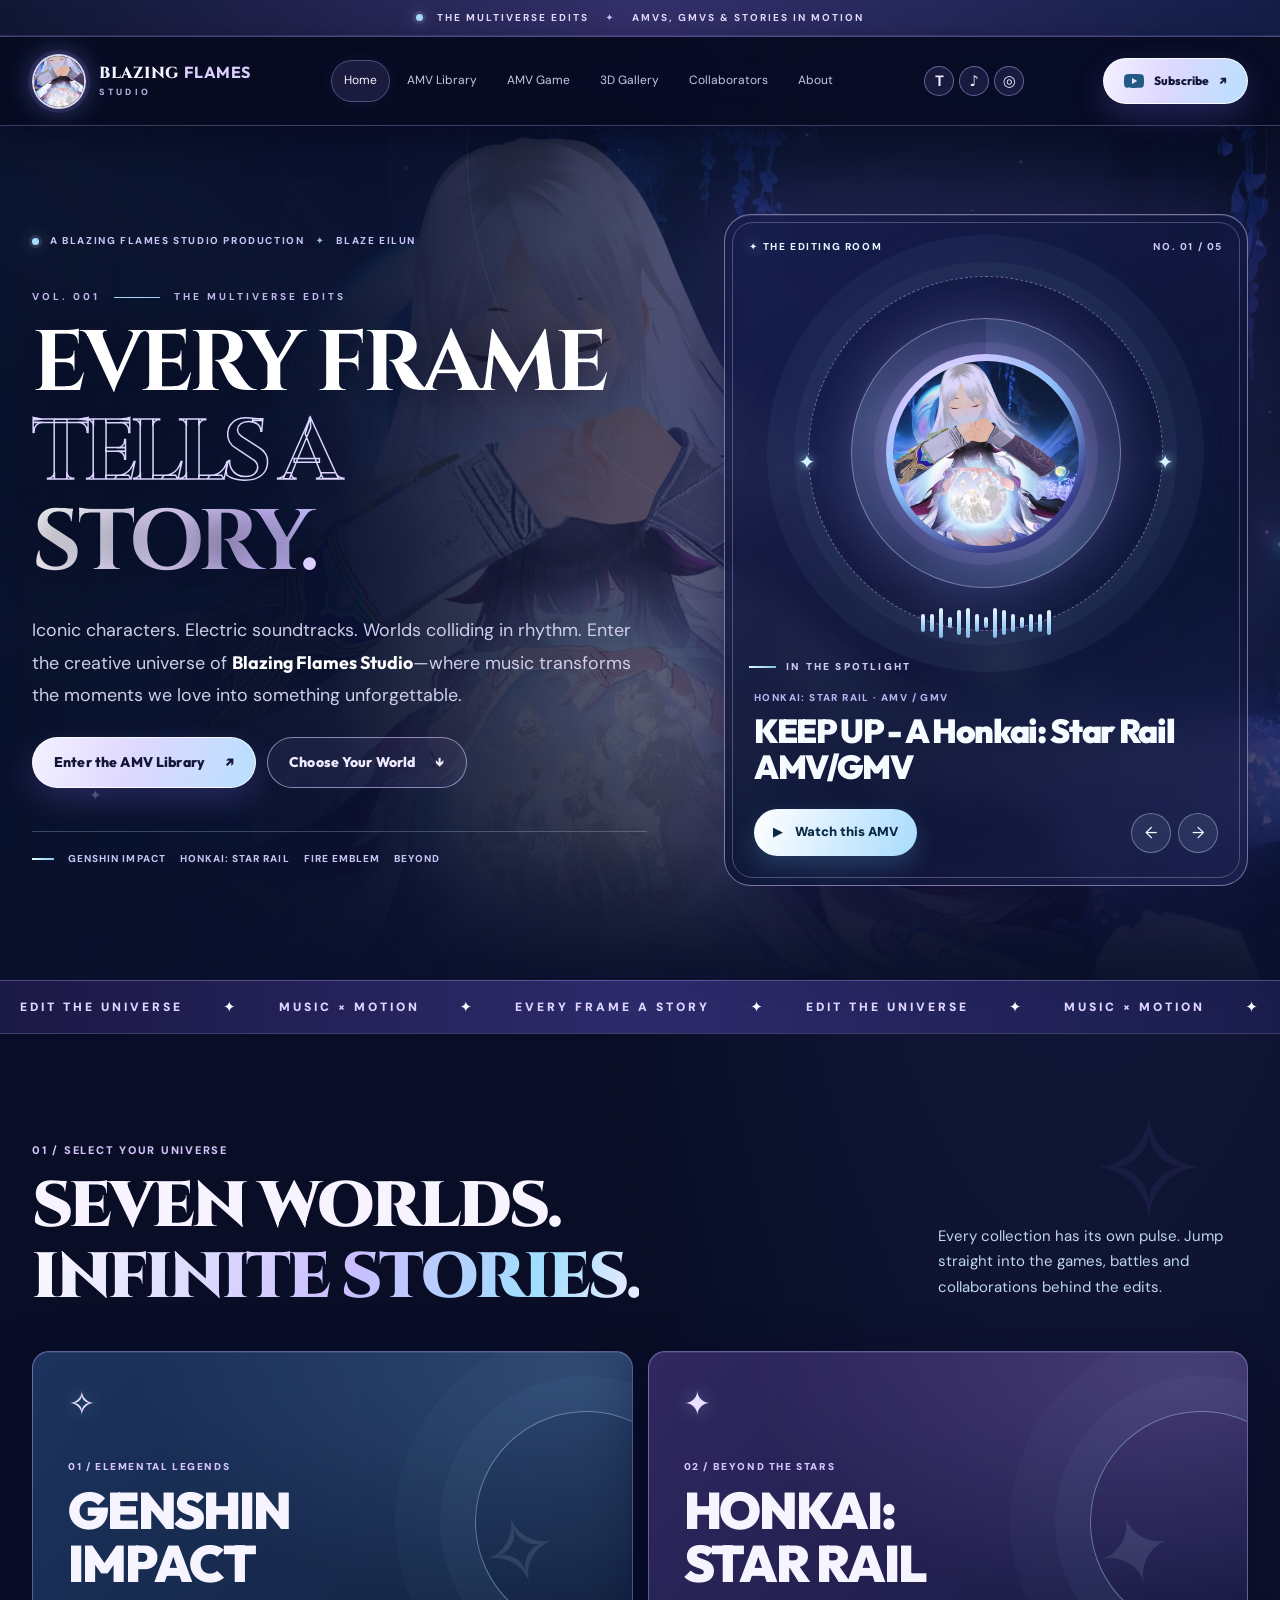
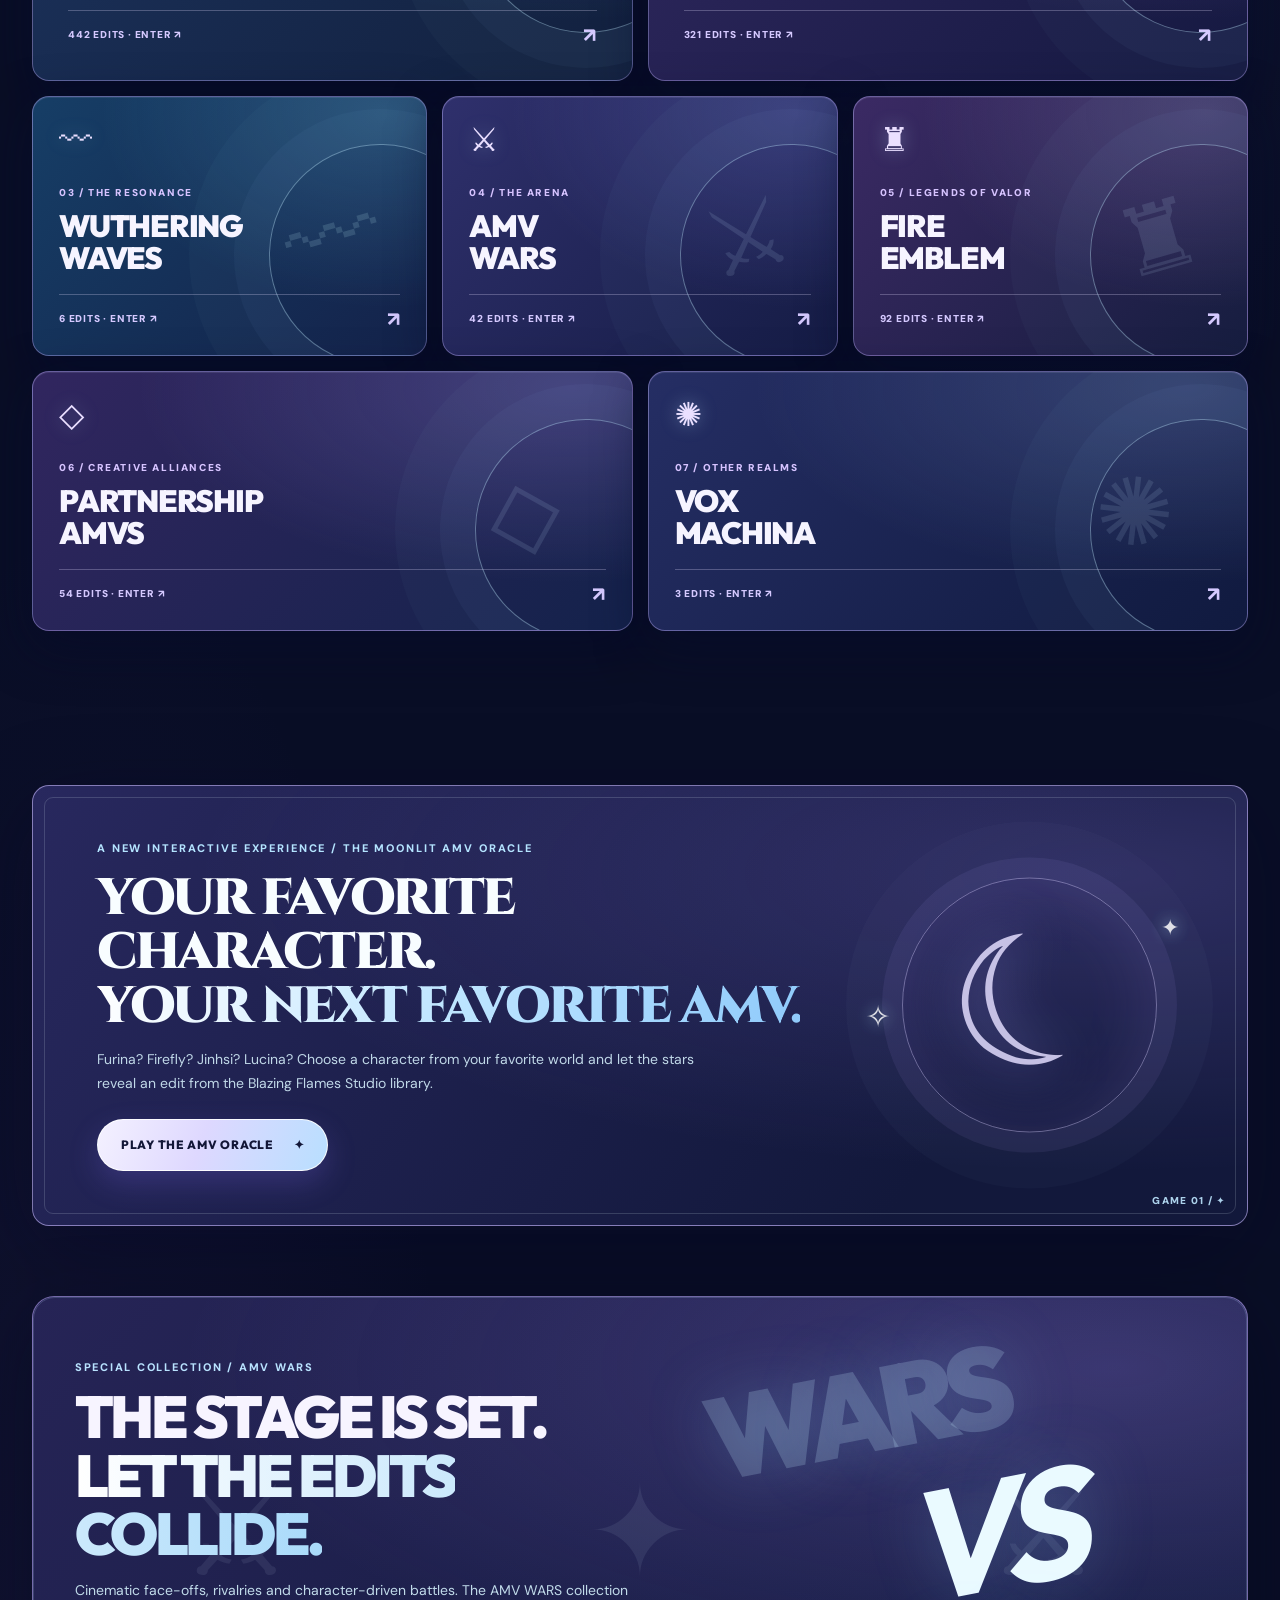
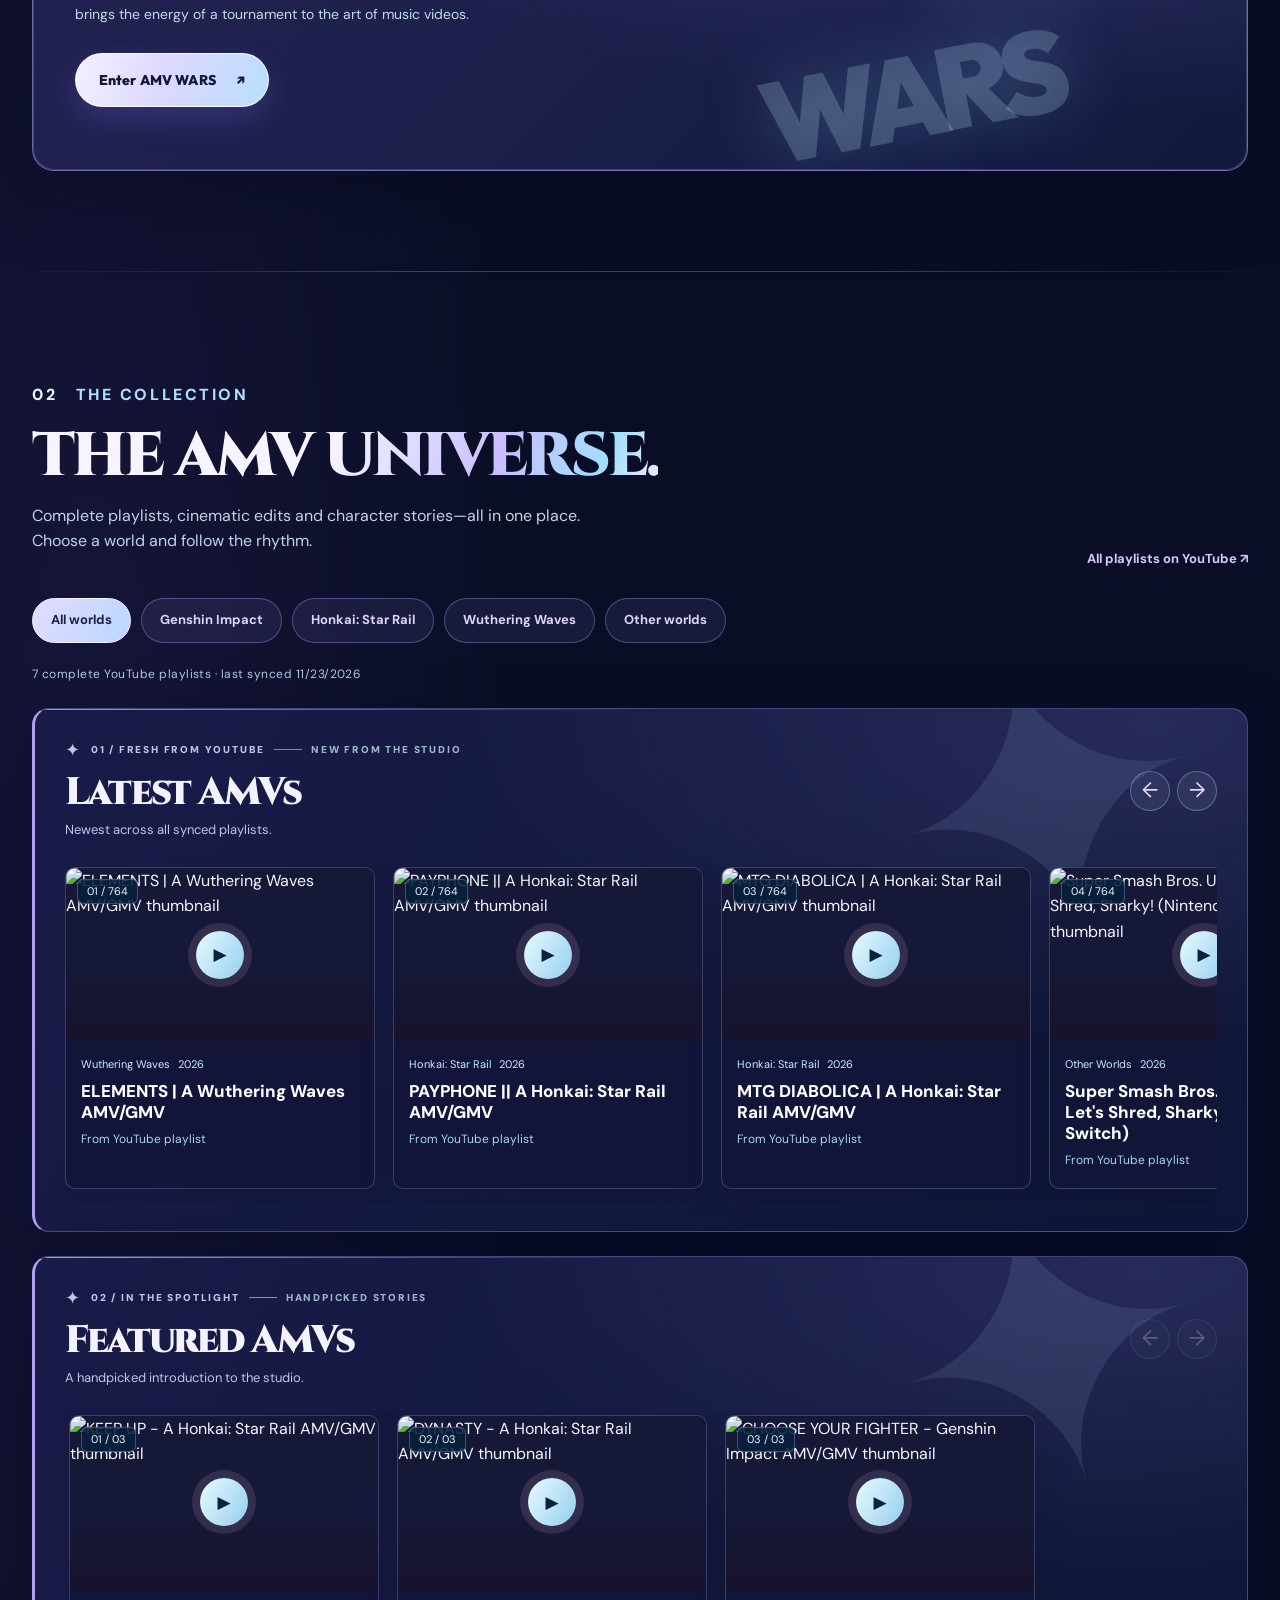
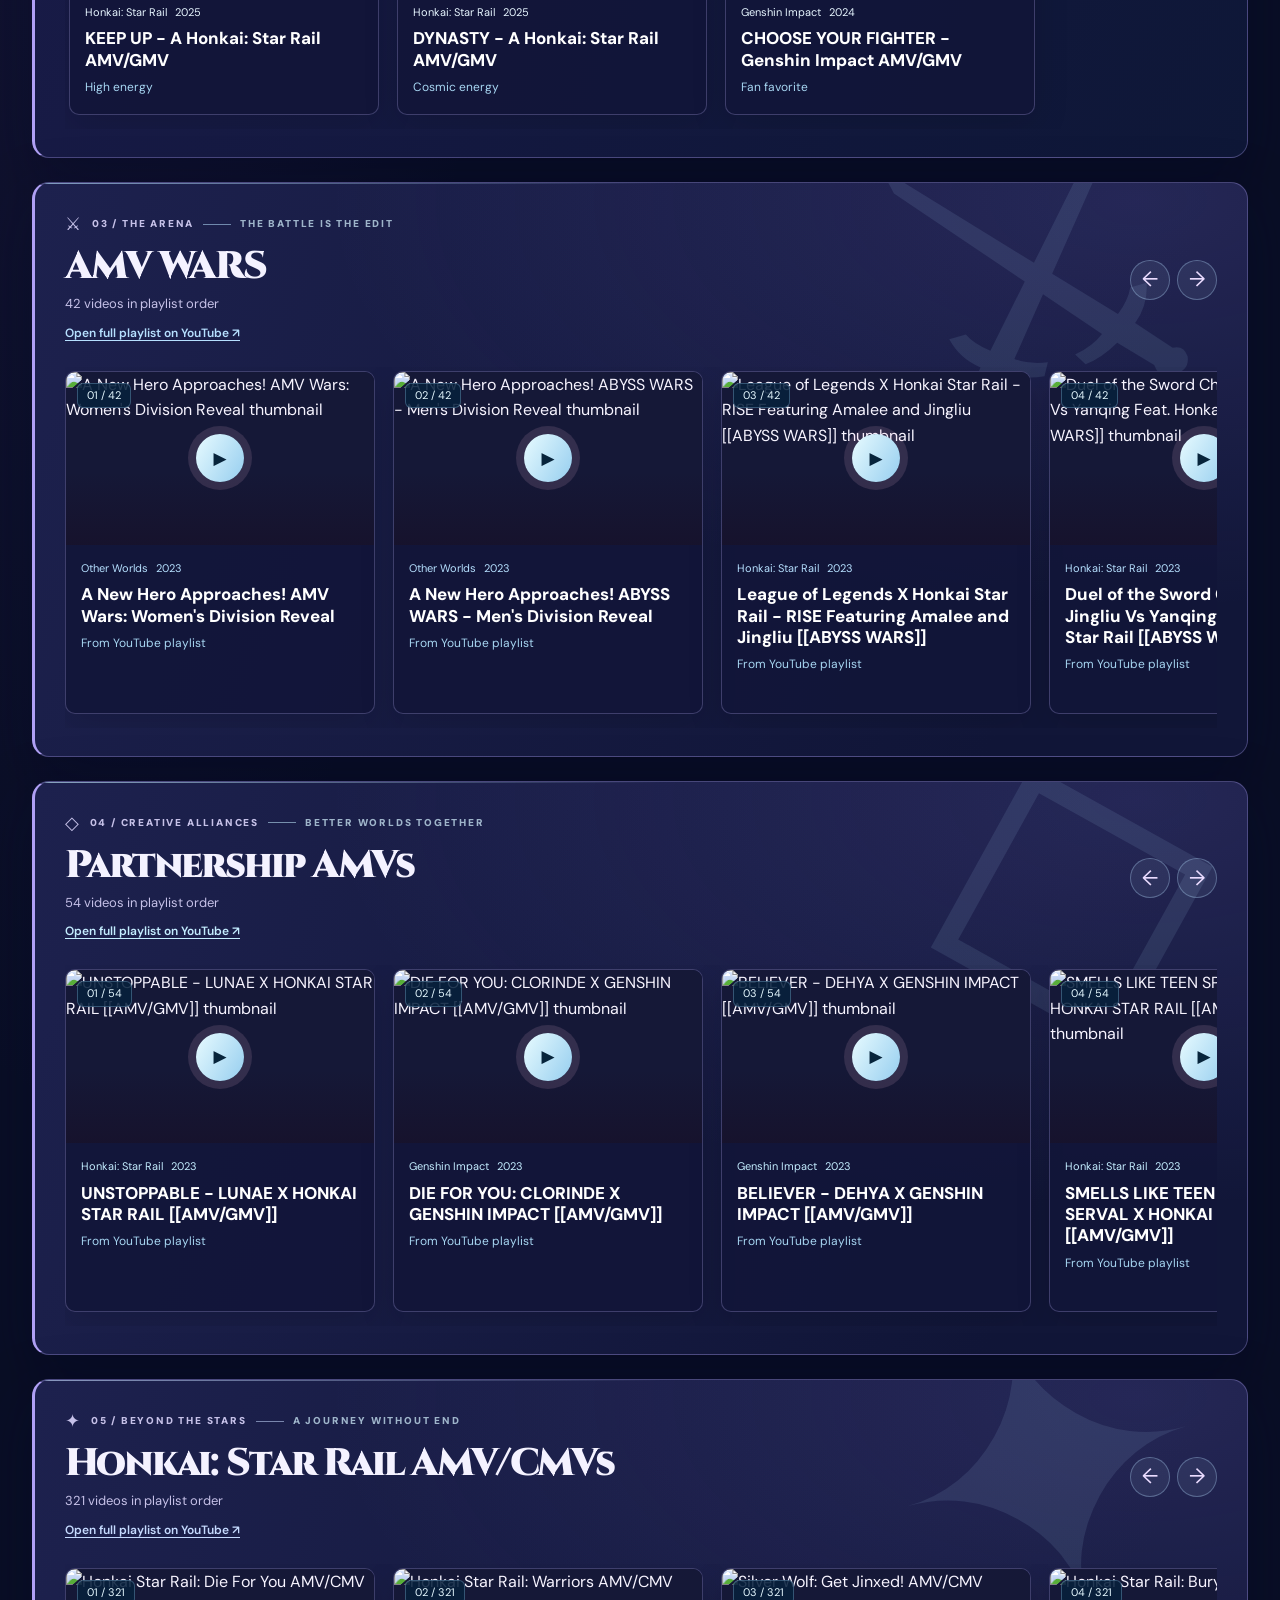
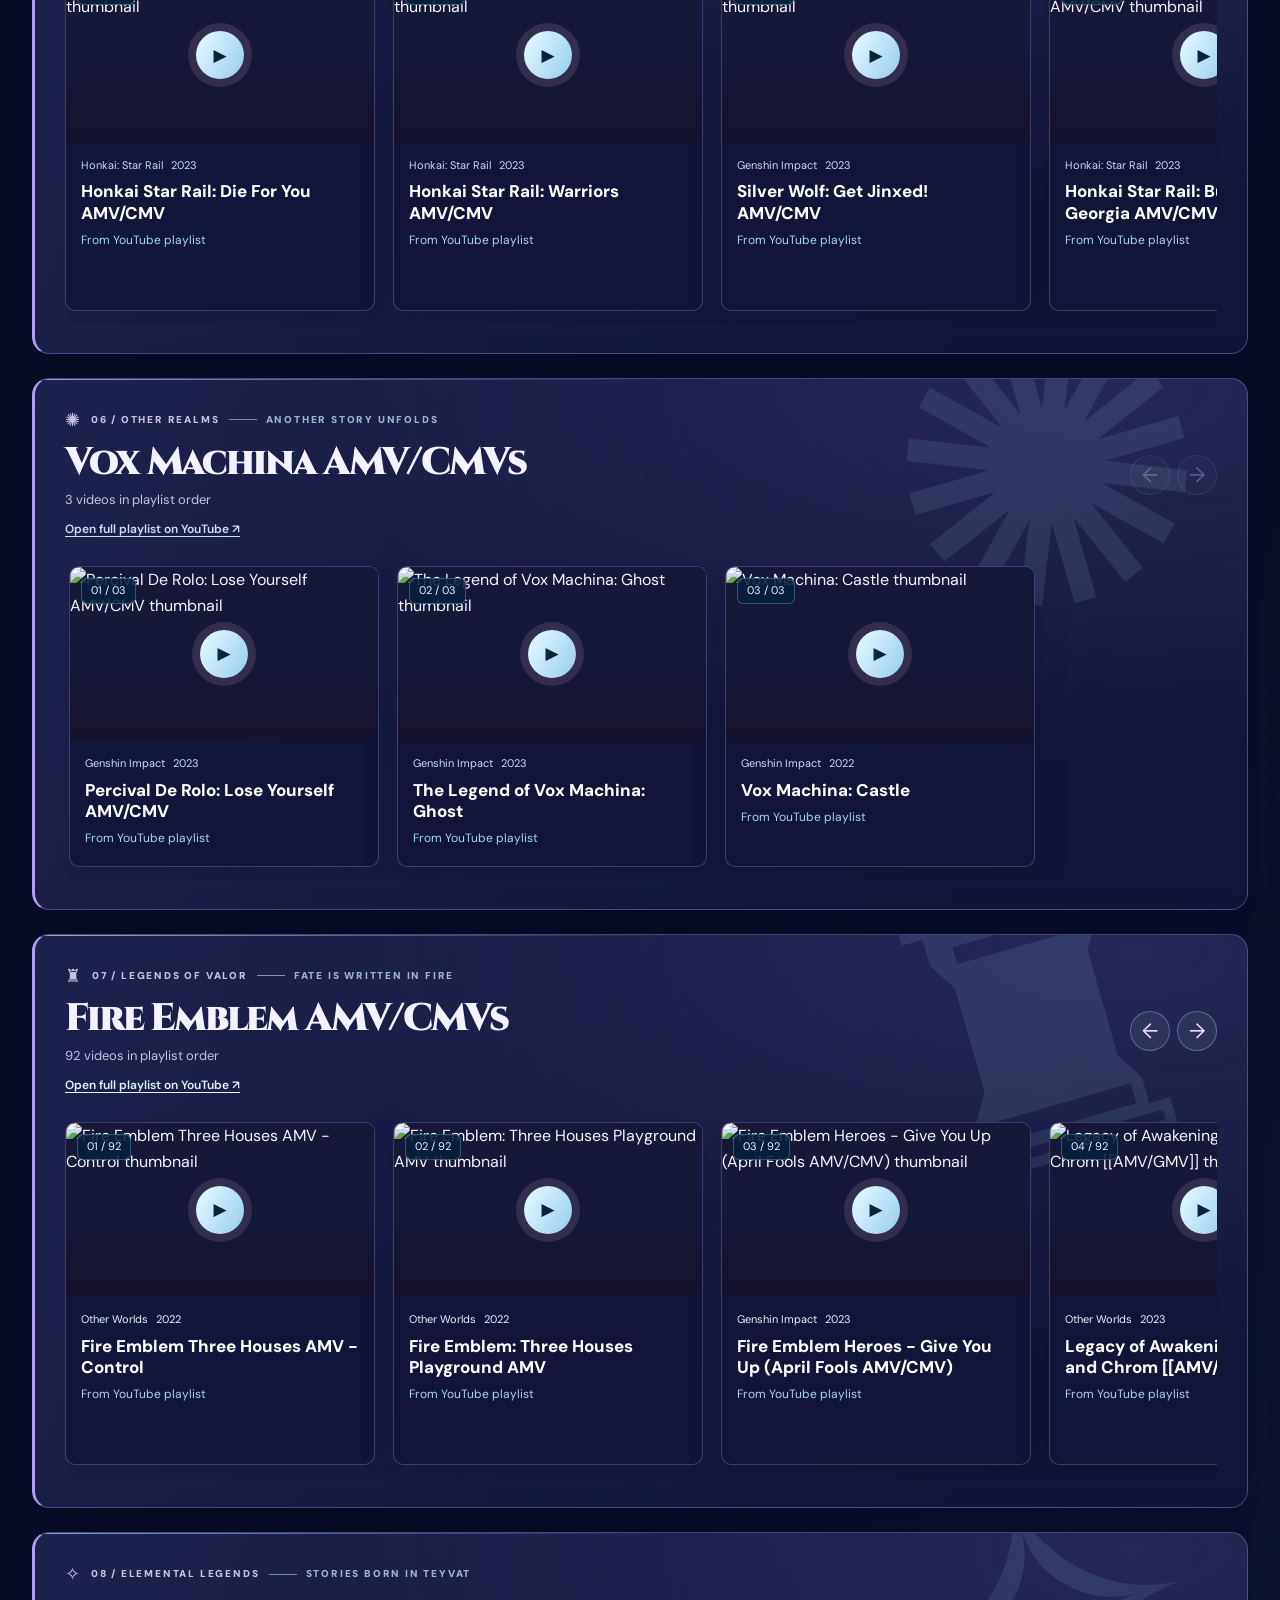
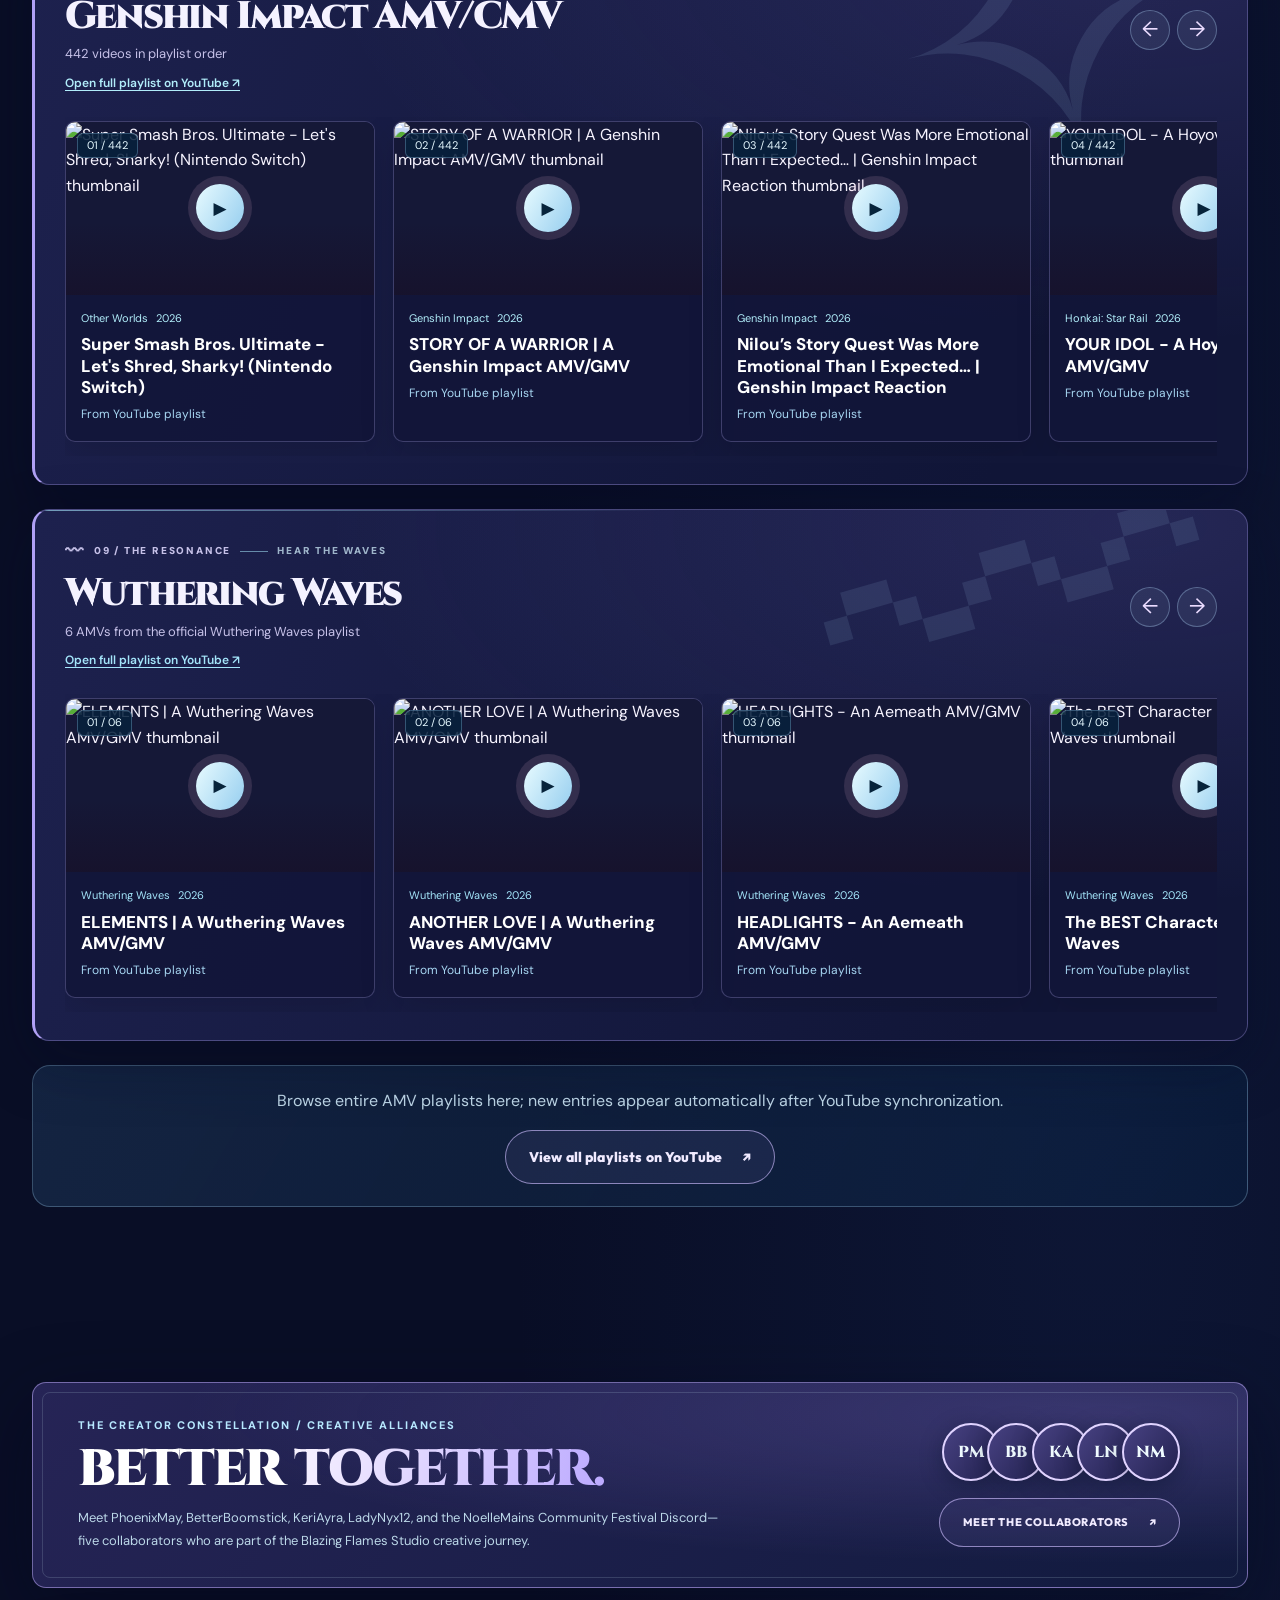
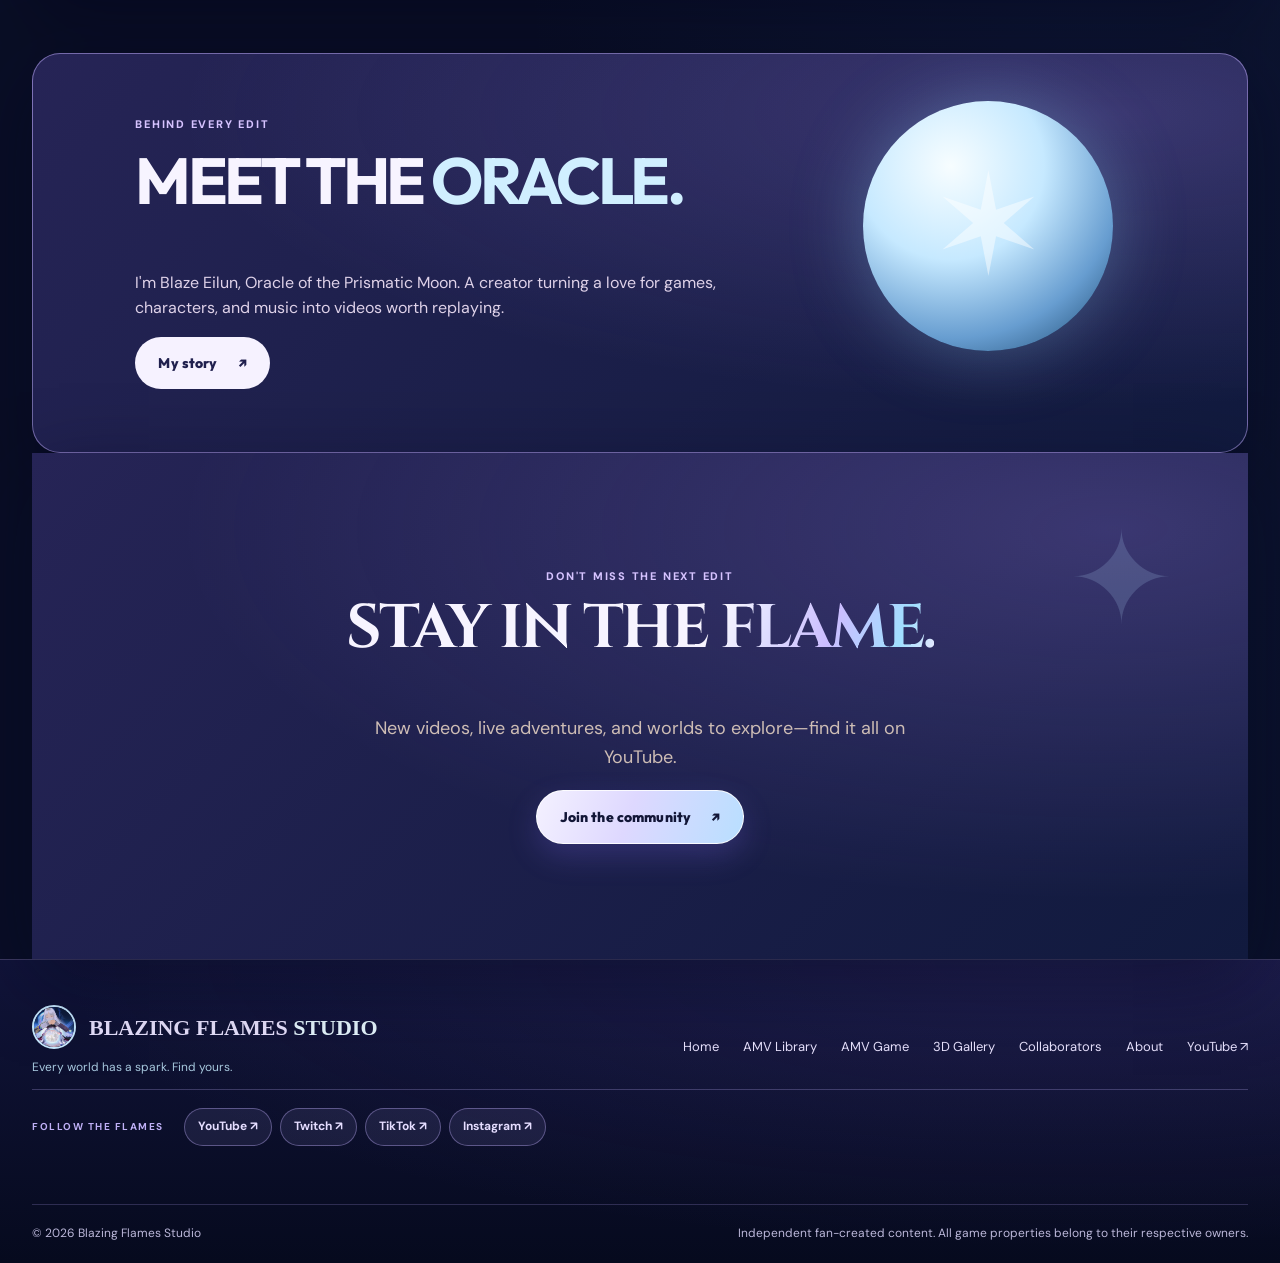
==== index.html @ c1e51c09 "Rebrand PWA home-screen icons and install experience using official channel artwork" ====
<!doctype html>
<html lang="en">
<head>
  <meta charset="utf-8">
  <meta name="viewport" content="width=device-width, initial-scale=1">
  <meta name="theme-color" content="#0b102d">
<link rel="manifest" href="manifest.webmanifest">
<link rel="apple-touch-icon" sizes="180x180" href="icons/brand-180.png">
<meta name="apple-mobile-web-app-capable" content="yes">
<meta name="apple-mobile-web-app-status-bar-style" content="black-translucent">
<meta name="apple-mobile-web-app-title" content="Blazing Flames">
<meta name="application-name" content="Blazing Flames Studio">
<link rel="stylesheet" href="pwa.css?v=2">
  <meta name="description" content="Enter Blazing Flames Studio: cinematic AMVs, GMVs, AMV WARS, collaborations and complete Genshin Impact, Honkai: Star Rail, Wuthering Waves and Fire Emblem edits.">
  <meta property="og:title" content="Blazing Flames Studio | AMV & GMV Showcase">
  <meta property="og:description" content="Every world has a spark. Watch AMVs, explore fandoms, and meet Blaze Eilun.">
  <meta property="og:type" content="website">
  <meta property="og:image" content="https://blazingflamesstudio.github.io/blazing-flames-studio-site/assets/channel-moonlit.webp?v=2048">
  <title>Blazing Flames Studio — Every Frame Tells a Story</title>
  <link rel="icon" href="assets/channel-moonlit.webp?v=2048" type="image/webp">
  <link rel="preconnect" href="https://fonts.googleapis.com">
  <link rel="preconnect" href="https://fonts.gstatic.com" crossorigin>
  <link href="https://fonts.googleapis.com/css2?family=DM+Sans:wght@400;500;600;700&family=Cinzel:wght@400;500;600;700;800&display=swap" rel="stylesheet">
  <link rel="stylesheet" href="styles.css">
  <link rel="stylesheet" href="theme.css?v=1">
  <link rel="stylesheet" href="cinematic.css?v=1">
  <link rel="stylesheet" href="lunar.css?v=5">
  <script src="videos.js" defer></script>
  <script src="script.js?v=7" defer></script>
  <link rel="stylesheet" href="moonveil.css?v=2"><link rel="stylesheet" href="social-links.css?v=1">
</head>
<body data-page="home">
  <a class="skip-link" href="#main">Skip to content</a>
  <div class="announcement"><span class="announcement-dot"></span> THE MULTIVERSE EDITS <span class="announcement-divider">✦</span> AMVS, GMVS & STORIES IN MOTION</div>
  <header class="site-header">
    <div class="container nav-shell">
      <a class="brand" href="index.html" aria-label="Blazing Flames Studio home">
        <span class="brand-icon"><img src="assets/channel-moonlit.webp?v=2048" width="48" height="48" alt="Blazing Flames Studio YouTube logo" referrerpolicy="no-referrer" onerror="this.onerror=null;this.src='favicon.svg';"></span>
        <span class="brand-label">BLAZING <strong>FLAMES</strong><small>STUDIO</small></span>
      </a>
      <nav class="desktop-nav" aria-label="Primary navigation">
        <a class="nav-link active" aria-current="page" href="index.html">Home</a>
        <a class="nav-link" href="#amvs">AMV Library</a>
        <a class="nav-link" href="amv-game.html">AMV Game</a><a class="nav-link" href="viewer.html">3D Gallery</a><a class="nav-link" href="collaborations.html">Collaborators</a><a class="nav-link" href="about.html">About</a>
      </nav>
      <div class="social-icons" role="group" aria-label="Blazing Flames Studio social channels"><a href="https://www.twitch.tv/blazingflamesstudio" target="_blank" rel="noopener noreferrer" aria-label="Blazing Flames Studio on Twitch" title="Twitch">T</a><a href="https://www.tiktok.com/@blazingflamesstudio" target="_blank" rel="noopener noreferrer" aria-label="Blazing Flames Studio on TikTok" title="TikTok">♪</a><a href="https://share.google/lZiYgDNlbbzO8L42z" target="_blank" rel="noopener noreferrer" aria-label="Blazing Flames Studio on Instagram" title="Instagram">◎</a></div><a class="nav-subscribe" href="https://www.youtube.com/@BlazingFlamesStudio" target="_blank" rel="noopener noreferrer"><svg viewBox="0 0 24 24" fill="currentColor" aria-hidden="true"><path d="M23.5 6.1a2.9 2.9 0 0 0-2-2C19.7 3.6 12 3.6 12 3.6s-7.7 0-9.5.5a2.9 2.9 0 0 0-2 2A30.3 30.3 0 0 0 0 12a30.3 30.3 0 0 0 .5 5.9 2.9 2.9 0 0 0 2 2c1.8.5 9.5.5 9.5.5s7.7 0 9.5-.5a2.9 2.9 0 0 0 2-2A30.3 30.3 0 0 0 24 12a30.3 30.3 0 0 0-.5-5.9ZM9.6 15.7V8.3l6.3 3.7-6.3 3.7Z"/></svg> Subscribe <span aria-hidden="true">↗</span></a>
      <button class="mobile-toggle" type="button" aria-label="Open menu" aria-expanded="false" aria-controls="mobile-nav"><span></span><span></span><span></span></button>
    </div>
    <nav id="mobile-nav" class="mobile-nav" aria-label="Mobile navigation" hidden><a href="index.html">Home</a><a href="#amvs">AMV Library</a><a href="amv-game.html">AMV Game</a><a href="viewer.html">3D Gallery</a><a href="collaborations.html">Collaborators</a><a href="about.html">About</a><a href="https://www.youtube.com/@BlazingFlamesStudio" target="_blank" rel="noopener noreferrer">YouTube ↗</a><a href="https://www.twitch.tv/blazingflamesstudio" target="_blank" rel="noopener noreferrer">Twitch ↗</a><a href="https://www.tiktok.com/@blazingflamesstudio" target="_blank" rel="noopener noreferrer">TikTok ↗</a><a href="https://share.google/lZiYgDNlbbzO8L42z" target="_blank" rel="noopener noreferrer">Instagram ↗</a></nav>
  </header>

  <main id="main">

    <section class="cinema-hero" aria-labelledby="cinema-title">
      <div class="cinema-backdrop" aria-hidden="true">
        <div class="cinema-beam cinema-beam-one"></div><div class="cinema-beam cinema-beam-two"></div>
        <div class="cinema-orbit cinema-orbit-one"></div><div class="cinema-orbit cinema-orbit-two"></div>
        <div class="cinema-star cinema-star-one">✦</div><div class="cinema-star cinema-star-two">✧</div><div class="cinema-star cinema-star-three">✦</div>
      </div>
      <div class="container cinema-layout">
        <div class="cinema-copy">
          <p class="cinema-surtitle"><span class="cinema-status-dot" aria-hidden="true"></span> A BLAZING FLAMES STUDIO PRODUCTION <span>✦</span> BLAZE EILUN</p>
          <p class="cinema-index">VOL. 001 <span class="cinema-index-line"></span> THE MULTIVERSE EDITS</p>
          <h1 id="cinema-title"><span class="cinema-line">EVERY FRAME</span><span class="cinema-line cinema-line-outline">TELLS A</span><span class="cinema-line cinema-line-flame">STORY<span class="cinema-period">.</span></span></h1>
          <p class="cinema-description">Iconic characters. Electric soundtracks. Worlds colliding in rhythm. Enter the creative universe of <strong>Blazing Flames Studio</strong>—where music transforms the moments we love into something unforgettable.</p>
          <div class="cinema-actions"><a class="button button-primary" href="#amvs">Enter the AMV Library <span aria-hidden="true">↗</span></a><a class="button button-ghost" href="#world-portals">Choose Your World <span aria-hidden="true">↓</span></a></div>
          <div class="cinema-byline"><span class="cinema-byline-rule"></span><span>GENSHIN IMPACT</span><span>HONKAI: STAR RAIL</span><span>FIRE EMBLEM</span><span>BEYOND</span></div>
        </div>
        <aside class="cinema-feature" aria-label="Featured music edit">
          <div class="cinema-feature-top"><span><span class="pulse-star">✦</span> THE EDITING ROOM</span><span>NO. <span id="spotlight-number">01</span> / <span id="spotlight-total">04</span></span></div>
          <div class="cinema-disc" aria-hidden="true">
            <div class="cinema-disc-ring cinema-disc-ring-outer"></div>
            <div class="cinema-disc-ring cinema-disc-ring-inner"></div>
            <div class="cinema-disc-center"><img src="assets/channel-moonlit.webp?v=2048" alt="" width="100" height="100" loading="eager" onerror="this.onerror=null;this.src='favicon.svg';"></div>
            <div class="cinema-equalizer"><i></i><i></i><i></i><i></i><i></i><i></i><i></i><i></i><i></i><i></i><i></i><i></i><i></i><i></i><i></i></div>
          </div>
          <div class="cinema-feature-caption"><span class="cinema-caption-rule"></span><span>IN THE SPOTLIGHT</span></div>
          <div class="cinema-feature-bottom">
            <p id="spotlight-series" class="cinema-feature-series">GENSHIN IMPACT · AMV / GMV</p>
            <h2 id="spotlight-title">CHOOSE YOUR FIGHTER</h2>
            <div class="cinema-feature-controls">
              <button type="button" class="spotlight-play" id="spotlight-play" data-video="9eTUEH22Ork"><span aria-hidden="true">▶</span> Watch this AMV</button>
              <div class="spotlight-pagination" aria-label="Choose featured edit">
                <button type="button" id="spotlight-prev" aria-label="Previous featured AMV">←</button>
                <button type="button" id="spotlight-next" aria-label="Next featured AMV">→</button>
              </div>
            </div>
          </div>
        </aside>
      </div>
      <div class="cinema-marquee" aria-label="Music, motion, and character-driven storytelling">
        <div class="cinema-marquee-track" aria-hidden="true"><span>EDIT THE UNIVERSE</span><i>✦</i><span>MUSIC × MOTION</span><i>✦</i><span>EVERY FRAME A STORY</span><i>✦</i><span>EDIT THE UNIVERSE</span><i>✦</i><span>MUSIC × MOTION</span><i>✦</i><span>EVERY FRAME A STORY</span><i>✦</i></div>
      </div>
    </section>

    <section class="world-portals container" id="world-portals" aria-labelledby="world-portals-title">
      <div class="portal-intro"><div><p class="kicker">01 / SELECT YOUR UNIVERSE</p><h2 id="world-portals-title">SEVEN WORLDS.<br><span class="gradient-text">INFINITE STORIES.</span></h2></div><p>Every collection has its own pulse. Jump straight into the games, battles and collaborations behind the edits.</p></div>
      <div class="portal-grid">
        <a class="portal-card portal-genshin" href="#playlist-PLCHZapUG_vAFnqbE33hvi3jldlvXkzDx5" data-portal-playlist="PLCHZapUG_vAFnqbE33hvi3jldlvXkzDx5"><span class="portal-sigil" aria-hidden="true">✧</span><span class="portal-label">01 / ELEMENTAL LEGENDS</span><strong>GENSHIN<br>IMPACT</strong><span class="portal-footer"><span data-portal-count>EXPLORE THE EDITS</span><span aria-hidden="true">↗</span></span></a>
        <a class="portal-card portal-hsr" href="#playlist-PLCHZapUG_vAFOOPAxQQ2c0xX4fFHab1Yd" data-portal-playlist="PLCHZapUG_vAFOOPAxQQ2c0xX4fFHab1Yd"><span class="portal-sigil" aria-hidden="true">✦</span><span class="portal-label">02 / BEYOND THE STARS</span><strong>HONKAI:<br>STAR RAIL</strong><span class="portal-footer"><span data-portal-count>EXPLORE THE EDITS</span><span aria-hidden="true">↗</span></span></a>
        <a class="portal-card portal-wuwa" href="#collection-wuwa" data-portal-collection="wuwa"><span class="portal-sigil" aria-hidden="true">〰</span><span class="portal-label">03 / THE RESONANCE</span><strong>WUTHERING<br>WAVES</strong><span class="portal-footer"><span data-portal-count>DISCOVER THE EDITS</span><span aria-hidden="true">↗</span></span></a>
        <a class="portal-card portal-wars" href="#playlist-PLCHZapUG_vAFVrho8_0c448g0kPhU6YEq" data-portal-playlist="PLCHZapUG_vAFVrho8_0c448g0kPhU6YEq"><span class="portal-sigil" aria-hidden="true">⚔</span><span class="portal-label">04 / THE ARENA</span><strong>AMV<br>WARS</strong><span class="portal-footer"><span data-portal-count>ENTER THE ARENA</span><span aria-hidden="true">↗</span></span></a>
        <a class="portal-card portal-emblem" href="#playlist-PLCHZapUG_vAEo1C65CLTm22xWsiv8NdAF" data-portal-playlist="PLCHZapUG_vAEo1C65CLTm22xWsiv8NdAF"><span class="portal-sigil" aria-hidden="true">♜</span><span class="portal-label">05 / LEGENDS OF VALOR</span><strong>FIRE<br>EMBLEM</strong><span class="portal-footer"><span data-portal-count>EXPLORE THE EDITS</span><span aria-hidden="true">↗</span></span></a>
        <a class="portal-card portal-partners" href="#playlist-PLCHZapUG_vAF04dcec0aOvkGjfgVssS2v" data-portal-playlist="PLCHZapUG_vAF04dcec0aOvkGjfgVssS2v"><span class="portal-sigil" aria-hidden="true">◇</span><span class="portal-label">06 / CREATIVE ALLIANCES</span><strong>PARTNERSHIP<br>AMVS</strong><span class="portal-footer"><span data-portal-count>COLLABORATE & CREATE</span><span aria-hidden="true">↗</span></span></a>
        <a class="portal-card portal-vox" href="#playlist-PLCHZapUG_vAFDrgDXNVuoyiYP2RZfuaNX" data-portal-playlist="PLCHZapUG_vAFDrgDXNVuoyiYP2RZfuaNX"><span class="portal-sigil" aria-hidden="true">✺</span><span class="portal-label">07 / OTHER REALMS</span><strong>VOX<br>MACHINA</strong><span class="portal-footer"><span data-portal-count>EXPLORE THE EDITS</span><span aria-hidden="true">↗</span></span></a>
      </div>
    </section>

    <section class="oracle-teaser container" aria-labelledby="oracle-teaser-heading" id="amv-oracle">
      <div class="oracle-teaser-graphic" aria-hidden="true"><span class="oracle-teaser-moon">☾</span><span class="oracle-teaser-spark-a">✧</span><span class="oracle-teaser-spark-b">✦</span></div>
      <div class="oracle-teaser-content"><p class="kicker">A NEW INTERACTIVE EXPERIENCE / THE MOONLIT AMV ORACLE</p>
        <h2 id="oracle-teaser-heading">YOUR FAVORITE CHARACTER.<br><span>YOUR NEXT FAVORITE AMV.</span></h2>
        <p>Furina? Firefly? Jinhsi? Lucina? Choose a character from your favorite world and let the stars reveal an edit from the Blazing Flames Studio library.</p>
        <a href="amv-game.html" class="button button-primary">PLAY THE AMV ORACLE <span aria-hidden="true">✦</span></a>
      </div>
      <div class="oracle-teaser-number" aria-hidden="true">GAME 01 / ✦</div>
    </section>

    <section class="wars-banner container" aria-labelledby="wars-title">
      <div class="wars-ornament" aria-hidden="true"><span>⚔</span><span>✦</span><span>⚔</span></div>
      <div class="wars-banner-body"><p class="kicker">SPECIAL COLLECTION / AMV WARS</p><h2 id="wars-title">THE STAGE IS SET.<br><span>LET THE EDITS COLLIDE.</span></h2><p>Cinematic face-offs, rivalries and character-driven battles. The AMV WARS collection brings the energy of a tournament to the art of music videos.</p><a class="button button-primary" href="#playlist-PLCHZapUG_vAFVrho8_0c448g0kPhU6YEq">Enter AMV WARS <span aria-hidden="true">↗</span></a></div>
      <div class="wars-banner-aside" aria-hidden="true"><span>WARS</span><strong>VS</strong><span>WARS</span></div>
    </section>

    <div class="ember-divider" aria-hidden="true"></div>
    <section id="amvs" class="library-section container">
      <div class="section-intro"><div><p class="kicker"><span class="kicker-number">02</span> THE COLLECTION</p><h2>THE AMV <span class="gradient-text">UNIVERSE.</span></h2><p>Complete playlists, cinematic edits and character stories—all in one place. Choose a world and follow the rhythm.</p></div><a class="text-arrow" href="https://www.youtube.com/@BlazingFlamesStudio/playlists" target="_blank" rel="noopener noreferrer">All playlists on YouTube <span aria-hidden="true">↗</span></a></div>
      <div class="category-pills" role="group" aria-label="Filter AMV collections"><button class="pill active" type="button" data-filter="all" aria-pressed="true">All worlds</button><button class="pill" type="button" data-filter="genshin" aria-pressed="false">Genshin Impact</button><button class="pill" type="button" data-filter="hsr" aria-pressed="false">Honkai: Star Rail</button><button class="pill" type="button" data-filter="wuwa" aria-pressed="false">Wuthering Waves</button><button class="pill" type="button" data-filter="other" aria-pressed="false">Other worlds</button></div>
      <p class="catalog-status" id="catalog-status" role="status" aria-live="polite">YouTube playlist library · awaiting first successful playlist sync</p>
      <div id="carousel-sections"></div>
      <div class="collection-footer"><p>Browse entire AMV playlists here; new entries appear automatically after YouTube synchronization.</p><a class="button button-outline" href="https://www.youtube.com/@BlazingFlamesStudio/playlists" target="_blank" rel="noopener noreferrer">View all playlists on YouTube <span aria-hidden="true">↗</span></a></div>
    </section>

    <section class="collab-home-teaser container" aria-labelledby="collab-home-heading">
      <div class="collab-home-copy"><p class="kicker">THE CREATOR CONSTELLATION / CREATIVE ALLIANCES</p>
        <h2 id="collab-home-heading">BETTER <span>TOGETHER.</span></h2>
        <p>Meet PhoenixMay, BetterBoomstick, KeriAyra, LadyNyx12, and the NoelleMains Community Festival Discord—five collaborators who are part of the Blazing Flames Studio creative journey.</p>
      </div>
      <div class="collab-home-side"><div class="collab-home-seals" aria-hidden="true"><span>PM</span><span>BB</span><span>KA</span><span>LN</span><span>NM</span></div>
        <a class="button button-ghost" href="collaborations.html">MEET THE COLLABORATORS <span aria-hidden="true">↗</span></a>
      </div>
    </section>

    <section class="creator-banner container"><div class="banner-stars" aria-hidden="true">✦ &nbsp; ✧ &nbsp; ✦</div><div class="banner-copy"><p class="kicker">BEHIND EVERY EDIT</p><h2>MEET THE <span>ORACLE.</span></h2><p>I'm Blaze Eilun, Oracle of the Prismatic Moon. A creator turning a love for games, characters, and music into videos worth replaying.</p><a class="button button-light" href="about.html">My story <span aria-hidden="true">↗</span></a></div><div class="banner-moon" aria-hidden="true"><span>✶</span></div></section>

    <section class="join-section container"><p class="kicker">DON'T MISS THE NEXT EDIT</p><h2>STAY IN THE <span class="gradient-text">FLAME.</span></h2><p>New videos, live adventures, and worlds to explore—find it all on YouTube.</p><a class="button button-primary" href="https://www.youtube.com/@BlazingFlamesStudio" target="_blank" rel="noopener noreferrer">Join the community <span aria-hidden="true">↗</span></a></section>
  </main>

  <footer class="site-footer"><div class="container footer-main"><div><div class="footer-brand"><img src="assets/channel-moonlit.webp?v=2048" width="44" height="44" loading="lazy" alt="" onerror="this.onerror=null;this.src='favicon.svg';"><a class="footer-logo" href="index.html">BLAZING FLAMES <span>STUDIO</span></a></div><p>Every world has a spark. Find yours.</p></div><div class="footer-links"><a href="index.html">Home</a><a href="#amvs">AMV Library</a><a href="amv-game.html">AMV Game</a><a href="viewer.html">3D Gallery</a><a href="collaborations.html">Collaborators</a><a href="about.html">About</a><a href="https://www.youtube.com/@BlazingFlamesStudio" target="_blank" rel="noopener noreferrer">YouTube ↗</a></div></div><div class="container social-footer"><span>FOLLOW THE FLAMES</span><nav aria-label="Official social media links"><a href="https://www.youtube.com/@BlazingFlamesStudio" target="_blank" rel="noopener noreferrer">YouTube ↗</a><a href="https://www.twitch.tv/blazingflamesstudio" target="_blank" rel="noopener noreferrer">Twitch ↗</a><a href="https://www.tiktok.com/@blazingflamesstudio" target="_blank" rel="noopener noreferrer">TikTok ↗</a><a href="https://share.google/lZiYgDNlbbzO8L42z" target="_blank" rel="noopener noreferrer">Instagram ↗</a></nav></div><div class="container footer-bottom"><span>© <span class="current-year">2026</span> Blazing Flames Studio</span><span>Independent fan-created content. All game properties belong to their respective owners.</span></div></footer>
  <dialog id="video-modal" class="video-modal" aria-label="Video player"><div class="modal-heading"><div><span class="modal-eyebrow">NOW PLAYING</span><h3 id="modal-title">AMV</h3></div><button type="button" class="modal-close" aria-label="Close video player">✕</button></div><div class="video-frame" id="video-frame"></div><a class="modal-youtube" id="modal-youtube" href="https://www.youtube.com/@BlazingFlamesStudio" target="_blank" rel="noopener noreferrer">Watch on YouTube ↗</a></dialog>
<script src="pwa.js?v=2" defer></script>
</body>
</html>
---- pwa.css ----
/* Blazing Flames Studio • PWA install and app-shell UI */
.bfs-pwa-install,.bfs-pwa-update{box-sizing:border-box;position:fixed;z-index:6000;right:18px;bottom:19px;display:flex;align-items:center;gap:12px;max-width:min(490px,calc(100vw - 24px));padding:13px 15px;border-radius:16px;border:1px solid rgba(191,177,255,.62);background:linear-gradient(125deg,#181b45fa,#222049fb);box-shadow:0 15px 50px #050818bf,0 0 25px #8a79dd30;color:#f5f0ff;font-family:'DM Sans',system-ui,sans-serif}
.bfs-pwa-install-logo{display:grid;place-items:center;flex:0 0 42px;height:42px;border-radius:12px;background:linear-gradient(130deg,#766cbe,#55388f);color:#f9edbc;font-size:26px}
.bfs-pwa-install-copy{min-width:0;flex:1}
.bfs-pwa-install-copy strong{font-size:13px;line-height:1.35;display:block}
.bfs-pwa-install-copy p{font-size:11px;line-height:1.5;color:#c7c5eb;margin:3px 0 0}
.bfs-pwa-install button,.bfs-pwa-update button,.bfs-pwa-guide button{font:inherit;cursor:pointer}
.bfs-pwa-install-action,.bfs-pwa-update button:not(.bfs-pwa-update-close){flex-shrink:0;background:linear-gradient(125deg,#c5b5fc,#9da4ee);color:#191438!important;border:0!important;border-radius:9px;padding:10px 12px;font-size:12px;font-weight:800;white-space:nowrap}
.bfs-pwa-install-dismiss,.bfs-pwa-update-close{flex-shrink:0;background:transparent!important;border:0!important;color:#d5d4f7!important;font-size:22px;line-height:1;padding:4px;align-self:flex-start}
.bfs-pwa-install button:focus-visible,.bfs-pwa-update button:focus-visible,.bfs-pwa-guide button:focus-visible,.bfs-pwa-tabs a:focus-visible{outline:2px solid #e0c8ff;outline-offset:3px}
.bfs-pwa-update{bottom:18px;font-size:12px;gap:11px}
.bfs-pwa-update span{flex:1;min-width:0}
.bfs-pwa-guide{position:fixed;inset:0;margin:auto;max-width:min(420px,calc(100vw - 26px));border-radius:17px;border:1px solid #b4a1fa8c;background:#151a3a;color:#f1edff;padding:26px;box-shadow:0 24px 80px #050713;font-family:'DM Sans',system-ui,sans-serif}
.bfs-pwa-guide::backdrop{background:#020413b9}
.bfs-pwa-guide h2{font:700 clamp(22px,5vw,29px)/1.25 Cinzel,Georgia,serif;margin:0 0 14px}
.bfs-pwa-guide p{color:#d2d0eb;line-height:1.7;font-size:14px}
.bfs-pwa-guide-note{font-size:12px!important;color:#aab1df!important}
.bfs-pwa-guide button{margin-top:10px}
.bfs-pwa-tabs{display:none}
.bfs-pwa-toast{position:fixed;z-index:6200;bottom:90px;left:50%;transform:translateX(-50%);width:max-content;max-width:calc(100vw - 24px);padding:12px 17px;background:#111a3a;box-shadow:0 10px 32px #04071fa0;color:#f2ecff;border:1px solid #c3b5fa7c;border-radius:10px;font:600 12px/1.5 'DM Sans',system-ui,sans-serif;text-align:center}
.bfs-pwa-toast[hidden]{display:none}
@media (max-width:560px){
 .bfs-pwa-install,.bfs-pwa-update{left:10px;right:10px;bottom:calc(13px + env(safe-area-inset-bottom));max-width:none;padding:11px 10px;gap:9px}
 .bfs-pwa-install-logo{flex-basis:36px;height:36px;font-size:21px}
 .bfs-pwa-install-copy strong{font-size:12px}
 .bfs-pwa-install-copy p{font-size:10px}
 .bfs-pwa-install-action{font-size:11px;padding:9px}
}
@media (max-width:800px) and (display-mode:standalone){
 body.bfs-pwa-standalone{padding-bottom:calc(74px + env(safe-area-inset-bottom))}
 .bfs-pwa-tabs{position:fixed;left:0;bottom:0;right:0;z-index:5000;padding:5px 5px calc(8px + env(safe-area-inset-bottom));min-height:66px;box-sizing:border-box;display:flex;justify-content:space-around;align-items:center;background:#111733f4;border-top:1px solid #c9b7fa62;box-shadow:0 -8px 30px #080c26b8;backdrop-filter:blur(18px);-webkit-backdrop-filter:blur(18px)}
 .bfs-pwa-tabs a{display:flex;flex:1;align-items:center;justify-content:center;flex-direction:column;gap:4px;text-decoration:none!important;color:#babde3!important;font:600 10px/1.25 'DM Sans',system-ui,sans-serif;padding:5px 1px;border-radius:8px;min-width:0}
 .bfs-pwa-tabs a[aria-current="page"]{color:#f2e7ff!important;background:#a294eb25}
 .bfs-pwa-tab-icon{font-size:21px;line-height:1.05}
 .bfs-pwa-toast{bottom:calc(90px + env(safe-area-inset-bottom))}
}
@media (prefers-reduced-motion: reduce){.bfs-pwa-install,.bfs-pwa-tabs{transition:none}}

/* Exact channel artwork in the install banner, not a generic glyph. */
.bfs-pwa-install-logo{display:block;object-fit:cover;object-position:center;box-shadow:0 0 18px #9cb9ff40;border:1px solid #beaefc88}
---- styles.css ----
:root{color-scheme:dark;--bg:#090a14;--panel:#121425;--surface:#1b2036;--fg:#f7f5ff;--muted:#aba9bf;--orange:#ff905d;--pink:#df66ed;--line:#323047}*{box-sizing:border-box}html{scroll-behavior:smooth}body{margin:0;background:radial-gradient(ellipse at 70% 7%,#281b44 0%,transparent 32%),var(--bg);color:var(--fg);font:16px/1.6 "DM Sans",Arial,sans-serif}h1,h2,h3,strong,.brand-label,.button{font-family:"Space Grotesk",Arial,sans-serif}h1,h2,h3,p{margin-top:0}h1,h2{line-height:1.07;letter-spacing:-.045em}h1{font-size:clamp(3.8rem,8vw,7.4rem)}h2{font-size:clamp(2.3rem,4.8vw,4.5rem)}a{color:inherit;text-decoration:none}button{font:inherit;color:inherit;cursor:pointer}button:disabled{opacity:.3;cursor:default}img{max-width:100%}.container{width:min(1160px,calc(100% - 44px));margin-inline:auto}.gradient-text{background:linear-gradient(110deg,#ffbe6b,#ff7d81 40%,#cf74f4 85%);-webkit-background-clip:text;background-clip:text;color:transparent}.skip-link{position:absolute;top:-100px;z-index:10;padding:12px;background:white;color:black}.skip-link:focus{top:0}.announcement{padding:9px;text-align:center;font-size:10px;font-weight:bold;letter-spacing:.22em;background:#161023;color:#dfbadf}.announcement-divider{padding:0 12px;color:var(--orange)}.announcement-dot,.live-dot{display:inline-block;width:7px;height:7px;border-radius:50%;background:#ff9563;margin-right:10px}.site-header{position:sticky;top:0;background:#080913e8;backdrop-filter:blur(18px);z-index:8;border-bottom:1px solid #282235}.nav-shell{display:flex;align-items:center;justify-content:space-between;min-height:83px;gap:16px}.brand{display:flex;align-items:center;gap:9px}.brand-icon svg{width:43px;height:43px}.brand-label{line-height:1;letter-spacing:.045em;font-size:18px;font-weight:700}.brand-label strong{color:var(--orange)}.brand-label small{display:block;letter-spacing:.47em;margin-top:7px;color:#c2b5d0;font-size:9px}.desktop-nav{display:flex;gap:32px}.nav-link{font-size:13px;color:#bbb6d2}.nav-link:hover,.nav-link.active{color:#fff}.nav-subscribe{display:flex;align-items:center;gap:10px;padding:10px 16px;border:1px solid #6b446b;border-radius:25px;font-weight:bold;font-size:12px}.nav-subscribe svg{width:20px;height:20px;color:#ff8888}.mobile-toggle,.mobile-nav{display:none}.hero{min-height:690px;display:grid;grid-template-columns:1.05fr .95fr;gap:30px;align-items:center;position:relative;padding-block:74px}.eyebrow,.kicker,.about-top-right,.story-overline>span:last-child{letter-spacing:.21em;font-size:11px;color:#eb9ca9;font-weight:700}.eyebrow-line{display:inline-block;background:#7a4f72;width:30px;height:1px;margin:0 8px;vertical-align:middle}.hero-description,.section-intro p,.about-deck,.story-copy,.join-section>p:not(.kicker){font-size:18px;color:#b8b5c9;max-width:580px}.hero-description strong{color:white}.hero h1{margin:20px 0 26px}.hero-actions,.about-cta-buttons{display:flex;gap:12px;flex-wrap:wrap;margin-block:32px}.button{display:inline-flex;align-items:center;justify-content:center;gap:20px;padding:15px 23px;border-radius:7px;font-size:14px;font-weight:700;transition:transform .2s,filter .2s}.button:hover{transform:translateY(-3px);filter:brightness(1.15)}.button-primary{background:linear-gradient(105deg,#f6a664,#e977b2);color:#161020}.button-ghost,.button-outline{border:1px solid #67516e}.button-light{background:#fff;color:#1d1432}.hero-tagline{display:flex;gap:10px;align-items:center;flex-wrap:wrap;color:#a9a3bb;letter-spacing:.16em;font-size:10px}.tagline-line{height:1px;width:35px;background:#a2758a}.tagline-dot{width:4px;height:4px;border-radius:50%;background:#e5907c}.hero-art{min-height:490px;display:grid;place-items:center;position:relative;isolation:isolate}.moon-glow{position:absolute;width:75%;aspect-ratio:1;border-radius:50%;background:radial-gradient(circle,#884b9b88,#eb695029 50%,transparent 71%);filter:blur(23px);z-index:-1}.orbit{position:absolute;width:92%;aspect-ratio:1;border:1px solid #ab65953d;border-radius:50%;transform:rotate(-28deg) scaleY(.68);z-index:-1}.orbit-two{width:110%;transform:rotate(48deg) scaleY(.68)}.hero-feature{border:5px solid #c879a255;background:#151429;position:relative;width:min(88%,480px);aspect-ratio:16/10;border-radius:22px;padding:0;overflow:hidden;box-shadow:0 25px 90px #0008}.hero-feature img{height:100%;width:100%;object-fit:cover}.feature-overlay{position:absolute;inset:0;display:grid;place-items:center;background:#100b1a40}.play-disc,.card-play{display:grid;place-items:center;background:linear-gradient(110deg,#ff9765,#d765eb);color:#120f1a;border-radius:50%;font-size:21px;width:65px;height:65px;box-shadow:0 4px 30px #0007}.feature-label{position:absolute;bottom:15px;left:15px;background:#130b26dd;border:1px solid #a569a6;border-radius:20px;padding:6px 15px;font-size:11px;font-weight:700;letter-spacing:.12em}.floating-note,.orbital-text{position:absolute;font-size:11px;font-weight:700;letter-spacing:.14em;color:#eac9e7}.floating-note{padding:9px 15px;border:1px solid #a16c9755;border-radius:18px;background:#1b1234b5}.note-a{top:11%;left:3%}.note-b{right:-2%;bottom:15%}.text-top{top:1%}.text-bottom{bottom:0}.ticker{border-block:1px solid #37263e;overflow:hidden;background:#140e21}.ticker-track{display:flex;justify-content:space-around;gap:35px;white-space:nowrap;padding:17px 10px;color:#e9b3be;letter-spacing:.19em;font-size:11px;font-weight:bold}.ticker-track i{color:#f89168}.library-section,.worlds-section,.recognition-section,.story-section{padding-block:110px}.section-intro{display:flex;align-items:end;justify-content:space-between;gap:28px;margin-bottom:32px}.kicker-number{color:#ffb778;margin-right:12px}.section-intro h2{margin:14px 0 12px}.section-intro p{font-size:16px}.text-arrow{color:#e6a2bc;font-weight:bold;font-size:13px;white-space:nowrap}.category-pills{display:flex;gap:10px;flex-wrap:wrap;margin-bottom:15px}.pill{padding:10px 16px;border:1px solid #474057;border-radius:30px;background:transparent;font-size:13px;color:#bdb7ca}.pill.active,.pill:hover{background:#66365c;color:#fff;border-color:#aa6593}.catalog-status{font-size:12px;color:#9590af;margin-bottom:35px}.carousel-block{padding-block:23px 41px;border-top:1px solid #3b344b}.carousel-block[hidden]{display:none}.carousel-heading{display:flex;align-items:end;justify-content:space-between;margin-bottom:19px;gap:20px}.carousel-heading h3{font-size:28px;line-height:1.2;margin:0 0 4px}.carousel-heading h3 span{display:block;color:#ef9eae;font-size:10px;letter-spacing:.2em;margin-bottom:9px}.carousel-subtitle{color:#aaa7bd;font-size:14px}.carousel-arrows{display:flex;gap:7px}.arrow-button{width:40px;height:40px;border:1px solid #61536a;background:#21182e;border-radius:50%;font-size:21px}.carousel-track{display:flex;gap:19px;overflow-x:auto;scroll-snap-type:x mandatory;scrollbar-width:thin;padding:4px 4px 22px}.amv-card{flex:0 0 clamp(240px,27vw,310px);min-width:0;scroll-snap-align:start}.card-watch{text-align:left;background:#181627;border:1px solid #3c3149;border-radius:14px;overflow:hidden;padding:0;width:100%;height:100%;display:flex;flex-direction:column}.card-watch:hover{border-color:#d482a9;transform:translateY(-2px)}.card-image{display:block;position:relative;aspect-ratio:16/9;width:100%;overflow:hidden}.card-image img{display:block;width:100%;height:100%;object-fit:cover}.card-index{position:absolute;top:11px;left:11px;background:#0b0929c9;padding:3px 9px;font-size:11px;border-radius:12px}.card-play{position:absolute;left:50%;top:50%;transform:translate(-50%,-50%);width:48px;height:48px;font-size:17px}.card-meta{display:flex;justify-content:space-between;gap:8px;padding:15px 15px 0;font-size:11px;color:#ea92ad}.card-title{font-weight:bold;font-size:17px;line-height:1.25;padding:7px 15px;color:white}.card-tag{color:#aba5c0;font-size:12px;padding:0 15px 17px}.collection-footer{text-align:center;border-top:1px solid #342b47;padding-top:35px;color:#aaa6bd}.creator-banner{min-height:400px;border-radius:22px;background:radial-gradient(circle at 80% 40%,#b9569c66,transparent 32%),linear-gradient(130deg,#4b2d65,#20153c 70%);display:flex;align-items:center;padding:50px 8%;position:relative;overflow:hidden}.banner-copy{max-width:600px;position:relative;z-index:1}.banner-copy h2{font-size:clamp(38px,6vw,65px)}.banner-copy h2 span{color:#ffad9d}.banner-copy p:not(.kicker){color:#dfd2e9}.banner-moon{position:absolute;right:11%;top:12%;height:250px;width:250px;border-radius:50%;background:radial-gradient(circle at 30% 30%,#ffd9aa,#ca7ec3 45%,#55388c 80%);box-shadow:0 0 70px #d476ba66;display:grid;place-items:center;font-size:140px;color:#ffffff7a}.banner-stars{display:none}.join-section,.about-cta{text-align:center;padding-block:115px}.join-section p,.about-cta p{margin-inline:auto}.site-footer{border-top:1px solid #372e46;background:#0d0c19;padding-block:45px 20px}.footer-main,.footer-bottom{display:flex;justify-content:space-between;align-items:center;gap:30px}.footer-logo{font-family:"Space Grotesk";font-weight:bold;font-size:22px}.footer-logo span{color:#ed8d9d}.footer-main p,.footer-bottom{font-size:12px;color:#a9a5ba}.footer-links{display:flex;gap:24px;font-size:13px}.footer-bottom{border-top:1px solid #34273f;margin-top:40px;padding-top:19px}.video-modal{border:1px solid #86648c;background:#121221;color:white;width:min(95vw,940px);padding:25px;border-radius:18px;box-shadow:0 20px 100px #000}.video-modal::backdrop{background:#000b}.modal-heading{display:flex;align-items:center;justify-content:space-between}.modal-heading h3{font-size:22px}.modal-eyebrow{font-size:10px;letter-spacing:.2em;color:#f9a3af}.modal-close{background:transparent;border:1px solid #7a657a;border-radius:50%;height:38px;width:38px}.video-frame{aspect-ratio:16/9;background:#000}.video-frame iframe{border:0;width:100%;height:100%}.modal-youtube{display:inline-block;margin-top:15px;color:#f4a0a2}.about-hero{padding-block:80px 100px}.about-topline,.story-overline{display:flex;justify-content:space-between;gap:12px}.about-hero-grid{display:grid;grid-template-columns:1.4fr .6fr;align-items:center;min-height:350px}.about-deck{font-size:22px}.about-orb-wrap{position:relative;display:grid;place-items:center}.about-orb{height:min(30vw,295px);width:min(30vw,295px);border-radius:50%;background:radial-gradient(circle at 35% 32%,#ffc28f,#bb69c3 58%,#3e2a77);box-shadow:0 0 65px #a765ba70;display:grid;place-items:center;font-size:80px}.about-orbit-label{position:absolute;bottom:-40px;letter-spacing:.18em;font-size:10px;color:#cb91c7}.story-grid{display:grid;grid-template-columns:1fr 1fr;gap:80px}.story-grid h2{font-size:clamp(33px,4vw,53px)}.story-grid h2 em{color:#e79dbf}.story-copy p{font-size:17px}.signature{font:italic 22px cursive;color:#e49cb4}.award-grid,.world-grid{display:grid;grid-template-columns:repeat(3,1fr);gap:17px}.award-card,.world-card{padding:32px;background:#171627;border:1px solid #40364d;border-radius:15px;min-height:230px}.award-icon{display:block;color:#ea9ea0;font-size:38px}.award-type,.world-card>span{display:block;color:#e9a4a7;letter-spacing:.16em;font-size:11px;margin:18px 0}.award-card strong{display:block;font-size:25px}.award-card p,.world-card p{color:#ada9bb;font-size:14px}.world-symbol{font-size:45px;color:#ffae8d}.world-card h3{font-size:25px}.about-cta{border-top:1px solid #41334d}.about-cta-buttons{justify-content:center}@media(max-width:900px){.hero{grid-template-columns:1fr;padding-top:65px;min-height:0}.hero-art{min-height:380px}.banner-moon{opacity:.3}.story-grid{gap:30px}.award-grid,.world-grid{grid-template-columns:1fr 1fr}}@media(max-width:760px){.desktop-nav,.nav-subscribe{display:none}.mobile-toggle{display:flex;flex-direction:column;gap:5px;background:transparent;border:0;padding:12px}.mobile-toggle span{width:24px;height:2px;background:#eac4d9}.mobile-nav:not([hidden]){display:flex;flex-direction:column;gap:15px;padding:18px 22px 24px;background:#1b1627}.mobile-nav a{border-bottom:1px solid #362b42;padding-bottom:9px}.announcement{font-size:8px;letter-spacing:.1em}.hero{padding-block:48px}.hero-art{min-height:310px}.floating-note,.orbital-text{display:none}.hero h1{font-size:clamp(3.4rem,12vw,6rem)}.library-section,.worlds-section,.recognition-section,.story-section{padding-block:65px}.section-intro,.footer-main,.footer-bottom{align-items:flex-start;flex-direction:column}.section-intro h2{font-size:40px}.carousel-heading h3{font-size:24px}.amv-card{flex-basis:83vw;max-width:310px}.creator-banner{padding:35px 25px}.banner-moon{right:-50px}.about-hero-grid,.story-grid{grid-template-columns:1fr}.about-orb-wrap{display:none}.award-grid,.world-grid{grid-template-columns:1fr}.footer-links{flex-wrap:wrap}.about-top-right{display:none}.about-hero{padding-block:60px}.about-hero h1{font-size:clamp(3.4rem,12vw,6rem)}}

/* === BLazing Flames Studio / Ember & Celestial Brand Refresh === */
:root{
  --bg:#08080b;--panel:#171116;--surface:#25181a;--fg:#fff5ec;
  --muted:#c4b3af;--orange:#ffbc67;--pink:#e34e42;--line:#583131;
  --ember:#ff6b3b;--blood:#aa2726;--gold:#f6bb6e;--starlight:#d8d1ff;
}
body{font-family:"DM Sans",Arial,sans-serif;background:
radial-gradient(ellipse at 78% 10%,#5f1c1d48 0%,transparent 37%),
radial-gradient(ellipse at 3% 33%,#67302b1b,transparent 33%),#08080b;color:var(--fg)}
h1,h2,h3,strong,.brand-label,.button{font-family:"Cinzel",Georgia,serif}
h1{font-weight:800;letter-spacing:-.055em;text-wrap:balance}
h2,h3{font-weight:700;letter-spacing:-.025em}
h1,h2{line-height:1.09}
.gradient-text{background:linear-gradient(115deg,#fff0ca 0%,#ffc16a 35%,#f15c3e 75%,#b5242c 100%);-webkit-background-clip:text;background-clip:text;color:transparent}
.announcement{background:linear-gradient(90deg,#240e13,#4e191b 50%,#210f18);border-bottom:1px solid #79402c;color:#ffd19b}
.announcement-dot,.live-dot{background:#ff7936}
.announcement-divider,.ticker-track i,.kicker-number,.text-arrow{color:var(--gold)}
.site-header{background:#0b0a0bee;border-color:#713b2b80}
.nav-link{color:#d3b8b1}.nav-link:hover,.nav-link.active{color:#ffcf85}
.nav-subscribe{border-color:#b45d34;background:#311718;color:#ffe6b0}
.nav-subscribe svg{color:#ff5d3b}
.brand-label{font-size:15px;color:#ffeccc}.brand-label strong{color:#ffab58}
.brand-label small{color:#e0a288}
.hero{min-height:710px}
.hero::before{content:"";position:absolute;inset:0;pointer-events:none;background:
radial-gradient(circle at 80% 50%,#be552724,transparent 30%),
repeating-linear-gradient(90deg,transparent 0 84px,#f5ac6d08 85px 86px);
mask-image:linear-gradient(90deg,transparent 15%,black 75%)}
.hero h1{font-size:clamp(3.5rem,7.1vw,6.6rem);text-shadow:0 2px 35px #160b09}
.eyebrow,.kicker{color:#e7a58c}
.hero-description,.section-intro p,.about-deck,.story-copy,.join-section>p:not(.kicker){color:#cebdb5}
.button-primary{background:linear-gradient(110deg,#ffd18a,#ec843c 55%,#b8342d);color:#1b0b0c;border:1px solid #f3b774}
.button-ghost,.button-outline{border-color:#9a614d;background:#200e12b8}
.hero-art{isolation:isolate}
.orbit{border-color:#ed9d5988;transform:rotate(-30deg) scaleY(.78)}
.orbit-two{border-color:#9f35446b}
.moon-glow{background:radial-gradient(circle,#ed7c5263,#aa292c25 48%,transparent 71%);filter:blur(32px)}
.hero-feature{border-color:#c27a45;background:#0f0a10;box-shadow:0 26px 100px #000b,0 0 50px #a8422433;transform:rotate(-2deg)}
.hero-feature:hover{transform:translateY(-5px) rotate(0)}
.play-disc,.card-play{background:linear-gradient(130deg,#ffd38e,#ed783e,#a72d2e);color:#13090a}
.feature-label{background:#1e0d10f0;border-color:#bf7b43;color:#ffe8c0}
.floating-note{background:#250e11de;border-color:#e68b5b66;color:#ffd6b9}
.orbital-text{color:#ffd1ac}
.hero-brand-mark{display:block;width:100%;text-align:center;margin-bottom:14px;color:#f3bd83;font-size:12px;letter-spacing:.25em}
.ticker{background:linear-gradient(90deg,#2d0f14,#511e20,#2c0f15);border-color:#753e2c}
.ticker-track{color:#ffd0aa}
.pill{border-color:#704238;background:#1c1114;color:#dbbeb4}
.pill.active,.pill:hover{background:#823b27;border-color:#f5ad72;color:#fff5e6}
.catalog-status,.carousel-subtitle,.card-tag{color:#c9aca2}
.carousel-block,.collection-footer{border-color:#55312c}
.arrow-button{background:#30181b;border-color:#a65c3a}
.card-watch{background:#180f12;border-color:#623c33}
.card-watch:hover{border-color:#e99b5d}
.card-meta,.carousel-heading h3 span{color:#ffb66b}
.creator-banner{background:radial-gradient(circle at 78% 46%,#ad472fa1,transparent 38%),linear-gradient(135deg,#4f191c,#170e14 70%);border:1px solid #91563e}
.banner-copy h2 span{color:#ffbd70}
.banner-moon{background:radial-gradient(circle at 35% 26%,#ffe5a9,#db914f 37%,#7b323b 67%,#250f20);box-shadow:0 0 80px #ed703c66}
.button-light{background:#ffe7bd;color:#401a19}
.site-footer{background:#0b090b;border-color:#593229}
.footer-logo span{color:#fcb66e}
.footer-main p,.footer-bottom{color:#b59c96}
.video-modal{background:#180e13;border-color:#a66b48}
.modal-eyebrow,.modal-youtube{color:#ffc27f}
.about-orb{background:radial-gradient(circle at 35% 32%,#ffd28a,#d87342 51%,#4b1824);box-shadow:0 0 80px #d8683a88}
.about-orbit-label,.signature{color:#efb887}
.award-card,.world-card{background:linear-gradient(145deg,#231316,#150d12);border-color:#703e34}
.award-icon,.award-type,.world-card>span,.world-symbol{color:#eeb36f}
.world-card p,.award-card p{color:#c6aaa1}
.about-hero .about-deck{max-width:660px}

/* Architectural details: thin celestial dividers, diamonds and warm ambient glows */
.ember-divider{height:1px;background:linear-gradient(90deg,transparent,#b2693e 15%,#f5bd75 50%,#b2693e 85%,transparent);opacity:.7}
/* Optional owned artwork. The gradient design remains usable before image upload. */
.about-orb{background:url("blaze-eilun.webp") center 13% / 125% auto no-repeat,radial-gradient(circle at 35% 32%,#ffd28a,#d87342 51%,#4b1824)}
.about-orb-inner{opacity:.12}

/* YouTube playlists: full collections stay accessible while cards are appended on demand */
.catalog-status{margin:13px 0 24px;color:#dbaf93;font-size:12px;letter-spacing:.04em}
.carousel-playlist-link{display:inline-flex;align-items:center;margin-top:9px;color:#f3b37c;font-size:12px;font-weight:600;text-decoration:underline;text-decoration-color:#ad7659;text-underline-offset:3px}
.carousel-playlist-link:hover,.carousel-playlist-link:focus-visible{color:#ffe1b5;text-decoration-color:#ffe1b5}
.carousel-playlist-link:focus-visible{outline:2px solid #ffcb86;outline-offset:3px}
---- theme.css ----
/* Blazing Flames Studio — Prismatic Ember theme
   Source avatar: channel's official YouTube image, supplied by the creator.
   Color effects remain atmospheric so the actual logo is the visual anchor. */
@import url('https://fonts.googleapis.com/css2?family=DM+Sans:wght@400;500;600;700;800&family=Outfit:wght@400;500;600;700;800;900&display=swap');
:root {
  color-scheme: dark;
  --bg:#080810;
  --panel:#171521;
  --surface:#211b2a;
  --fg:#faf4fb;
  --muted:#bbb0c8;
  --orange:#ffaf78;
  --pink:#ff72bc;
  --violet:#a38bff;
  --line:rgba(244,210,255,.13);
  --gold:#ffce96;
  --brand-max:1220px;
  --channel-logo-url:url("https://yt3.googleusercontent.com/L88dSplX1Zz9UUW6dOG319isxwZ7_Rip4eQ_RtyV9HS4Ilvt5DQXnEqvxHtFqtwS9PefvE2ojQ=s160-c-k-c0x00ffffff-no-rj");
}
html { scroll-behavior:smooth; scroll-padding-top:110px; }
body {
  overflow-x:hidden;
  color:var(--fg);
  font-family:'DM Sans',system-ui,sans-serif;
  background:
    radial-gradient(ellipse 58% 32% at 88% 4%,rgba(184,95,202,.13),transparent 75%),
    radial-gradient(ellipse 45% 28% at 6% 37%,rgba(197,84,124,.08),transparent 75%),
    linear-gradient(180deg,#0c0913 0%,#080810 50%,#100c16 100%);
}
body::before {
  content:'';
  position:fixed;
  inset:0;
  z-index:-1;
  pointer-events:none;
  opacity:.18;
  background-image:linear-gradient(rgba(244,200,255,.12) 1px,transparent 1px),
                   linear-gradient(90deg,rgba(244,200,255,.12) 1px,transparent 1px);
  background-size:95px 95px;
  mask-image:linear-gradient(to bottom,black,transparent 78%);
}
h1,h2,h3,strong,.brand-label,.button,.nav-subscribe { font-family:'Outfit','DM Sans',sans-serif; }
h1,h2 { letter-spacing:-.055em; }
.container { width:min(var(--brand-max),calc(100% - 64px)); }
.gradient-text {
  background:linear-gradient(105deg,#fff1d9 0%,#ffb98e 22%,#fa85b8 51%,#b6a4ff 80%,#e9b7fc 100%);
  -webkit-background-clip:text;background-clip:text;color:transparent;
}
::selection { background:#c463a8;color:#fff; }
a:focus-visible,button:focus-visible {
  outline:3px solid #fdb3e6;
  outline-offset:4px;
}
.announcement {
  background:linear-gradient(90deg,#241528 0%,#3a203b 50%,#211525 100%);
  color:#efd4e3;
  border-bottom:1px solid rgba(255,197,219,.12);
  padding:10px;
  font-size:10px;
  letter-spacing:.2em;
}
.announcement-dot,.live-dot {
  background:#ffb179;
  box-shadow:0 0 12px rgba(255,160,108,.8);
}
.announcement-divider {color:#ffa8c5;}
.site-header {
  background:rgba(13,10,20,.84);
  backdrop-filter:blur(22px) saturate(135%);
  -webkit-backdrop-filter:blur(22px) saturate(135%);
  border-bottom:1px solid rgba(237,181,242,.13);
  box-shadow:0 10px 36px rgba(0,0,0,.13);
}
.nav-shell { min-height:90px; gap:22px; }
.brand { gap:13px; min-width:0; }
.brand-icon {
  position:relative;
  width:54px;
  height:54px;
  border-radius:50%;
  flex:0 0 54px;
  display:grid;
  place-items:center;
  padding:3px;
  background:linear-gradient(135deg,#ffdcad,#fd85b9 50%,#9e90ff);
  box-shadow:0 0 0 3px #281b32,0 0 22px rgba(210,122,195,.22);
}
.brand-icon img {
  display:block;
  width:100%;
  height:100%;
  object-fit:cover;
  border-radius:50%;
  background:#1a1321;
}
.brand-label { font-size:20px; font-weight:800; letter-spacing:.012em; line-height:.95; }
.brand-label strong {color:#ffd4ba;}
.brand-label small {font-size:9px;letter-spacing:.34em;margin-top:7px;color:#cbb5d2;font-family:'DM Sans',sans-serif;}
.desktop-nav {gap:8px;align-items:center;}
.desktop-nav .nav-link {
  color:#d2c6d8;
  padding:11px 15px;
  font-size:13px;
  border:1px solid transparent;
  border-radius:999px;
  transition:background .2s,border-color .2s,color .2s;
}
.desktop-nav .nav-link:hover,
.desktop-nav .nav-link.active {
  color:white;
  background:rgba(255,202,240,.075);
  border-color:rgba(255,186,225,.16);
}
.nav-subscribe {
  background:linear-gradient(112deg,#ffe0b4,#ff96b5);
  color:#2a1421;
  border:0;
  border-radius:999px;
  padding:12px 20px;
  font-weight:800;
  box-shadow:0 8px 34px rgba(245,129,169,.16);
  transition:transform .2s,box-shadow .2s;
}
.nav-subscribe:hover {transform:translateY(-2px);box-shadow:0 12px 30px rgba(245,129,169,.3);}
.mobile-nav:not([hidden]) {
  background:#17101d;
  border-top:1px solid rgba(255,199,232,.12);
  box-shadow:0 16px 40px #0009;
}
.mobile-nav a {color:#f7e5f5;}
.mobile-toggle span {background:#f4ccdb;}
.button {
  font-size:14px;
  font-weight:800;
  letter-spacing:.01em;
  border-radius:999px;
  text-transform:none;
  transition:transform .22s,box-shadow .22s,background .22s;
}
.button:hover {transform:translateY(-2px);}
.button-primary {
  color:#21121e;
  background:linear-gradient(105deg,#ffd5a0 0%,#ff97b8 58%,#d3aaff 100%);
  border:1px solid rgba(255,239,221,.48);
  box-shadow:0 12px 35px rgba(250,106,169,.16);
}
.button-primary:hover {box-shadow:0 16px 35px rgba(250,106,169,.32);}
.button-ghost,.button-outline {
  color:#ffe4f8;
  border:1px solid rgba(255,198,239,.28);
  background:rgba(255,218,243,.045);
}
.button-ghost:hover,.button-outline:hover {background:rgba(255,208,242,.13);}
.eyebrow,.kicker,.about-top-right,.story-overline>span:last-child {
  color:#ffaad0;
  font-weight:800;
  letter-spacing:.2em;
}
.eyebrow-line {background:#e38fba;}
/* Homepage: logo-led editorial hero */
.brand-hero {
  min-height:720px;
  grid-template-columns:1.01fr .99fr;
  gap:min(6vw,74px);
  padding-block:80px 70px;
  isolation:isolate;
}
.brand-hero::before {
  content:'';
  position:absolute;
  width:75%;
  height:90%;
  top:-5%;
  right:-26%;
  z-index:-2;
  pointer-events:none;
  background:radial-gradient(ellipse,rgba(173,86,186,.18),transparent 63%);
  filter:blur(55px);
}
.brand-hero .hero-copy {position:relative;z-index:2;}
.hero-kicker {
  display:inline-flex;
  align-items:center;
  gap:9px;
  font-size:11px;
  font-weight:800;
  letter-spacing:.23em;
  color:#d8b9db;
  margin-bottom:20px;
}
.hero-kicker::before {content:'';width:28px;height:1px;background:linear-gradient(90deg,#ffaeab,#b9a4ff);}
.brand-hero h1 {
  font-size:clamp(58px,6.5vw,99px);
  line-height:.96;
  text-transform:uppercase;
  margin:0 0 28px;
  max-width:780px;
  font-weight:900;
  text-wrap:balance;
}
.brand-hero h1 .hero-title-top {display:block;color:#fff8f9;}
.brand-hero h1 .gradient-text {display:block;}
.hero-description {
  color:#cfc3d2;
  font-size:clamp(16px,1.55vw,19px);
  line-height:1.75;
  max-width:565px;
}
.hero-description strong {color:#ffe0d6;}
.hero-tagline {color:#e9bfd5;letter-spacing:.11em;gap:15px;flex-wrap:wrap;}
.tagline-line {background:#ffbfa5;}
.tagline-dot {background:#e7a6d5;}
.brand-stage {
  min-height:620px;
  overflow:visible;
  border-radius:28px;
}
.brand-stage::before {
  content:'';
  position:absolute;
  width:95%;
  height:88%;
  top:3%;
  right:0;
  background:radial-gradient(circle at 48% 36%,#a951af33 0%,#4b244d3b 40%,#23182518 65%,transparent 75%);
  z-index:-1;
  filter:blur(8px);
}
.stage-orbit {
  position:absolute;
  top:8%;
  left:9%;
  width:82%;
  aspect-ratio:1;
  border-radius:50%;
  border:1px solid rgba(251,182,244,.20);
  box-shadow:0 0 0 32px rgba(243,126,198,.018),0 0 0 77px rgba(191,130,244,.018);
  pointer-events:none;
}
.stage-orbit::after {
  content:'✧';
  position:absolute;
  top:6%;left:12%;
  font-size:33px;
  color:#ffb8e9;
  text-shadow:0 0 35px #f488da;
}
.hero-logo-frame {
  position:absolute;
  top:13%;
  left:20%;
  width:60%;
  max-width:380px;
  aspect-ratio:1;
  padding:9px;
  border-radius:50%;
  background:linear-gradient(140deg,rgba(255,224,180,.95),rgba(255,124,188,.9),rgba(164,144,255,.9));
  box-shadow:0 0 0 12px rgba(255,174,223,.065),0 0 70px rgba(205,112,221,.35),0 35px 90px rgba(0,0,0,.45);
  transform:rotate(-5deg);
}
.hero-logo-frame::before {
  content:'';
  position:absolute;inset:-26px;border:1px dashed rgba(254,213,239,.23);border-radius:50%;transform:rotate(12deg);
}
.hero-logo-frame img {
  width:100%;height:100%;object-fit:cover;
  display:block;border-radius:50%;background:#120b19;
  transform:rotate(5deg);
}
.stage-label {
  position:absolute;
  top:4%;
  left:4%;
  color:#ffd7e8;
  font-size:10px;
  letter-spacing:.22em;
  font-weight:800;
  text-transform:uppercase;
}
.brand-stage .hero-feature {
  position:absolute;
  width:min(57%,325px);
  aspect-ratio:16/9;
  bottom:2%;
  right:-1%;
  border:4px solid rgba(255,205,241,.58);
  border-radius:16px;
  transform:rotate(4deg);
  box-shadow:0 15px 65px rgba(0,0,0,.6),0 0 35px rgba(222,134,226,.15);
  transition:transform .25s,border-color .25s;
  z-index:2;
}
.brand-stage .hero-feature:hover {transform:rotate(0) translateY(-5px);border-color:#ffe4f5;}
.brand-stage .feature-label {
  background:rgba(30,14,35,.88);
  color:#fff6f8;
  border-radius:8px;
}
.brand-stage .floating-note {
  font-size:10px;
  letter-spacing:.08em;
  font-weight:800;
  background:rgba(26,16,36,.85);
  backdrop-filter:blur(12px);
  border:1px solid rgba(241,171,227,.25);
  color:#ffe5f2;
  box-shadow:0 10px 30px rgba(0,0,0,.22);
}
.brand-stage .note-a {top:auto;bottom:16%;left:1%;}
.brand-stage .note-b {right:1%;bottom:39%;}
.stage-bottom-label {
  position:absolute;
  bottom:0;
  left:13%;
  color:#bea7c8;
  letter-spacing:.28em;
  font-size:10px;
  font-weight:800;
}
.ticker {
  background:linear-gradient(90deg,#271529,#321e35,#231728);
  border-block:1px solid rgba(255,199,238,.2);
}
.ticker-track {color:#ffe1e9;font-weight:800;}
.ember-divider {
  opacity:.5;
  background:linear-gradient(90deg,transparent,#b789db 25%,#f7abc6 55%,transparent);
}
/* Collections */
.section-intro {margin-bottom:28px;}
.section-intro h2 {font-weight:900;letter-spacing:-.06em;}
.section-intro .kicker {color:#d9a2e8;}
.category-pills {gap:10px;margin-bottom:22px;}
.pill {
  color:#d5c4dd;
  background:#191321;
  border:1px solid rgba(247,186,229,.16);
  border-radius:999px;
  padding:11px 18px;
  font-weight:700;
  transition:background .2s,border-color .2s,color .2s;
}
.pill.active,.pill:hover {
  color:#230f22;
  background:linear-gradient(105deg,#ffcba2,#ef98c5);
  border-color:#ffd6bf;
}
.catalog-status {color:#bda8c4;font-size:12px;}
.carousel-block {border-top:1px solid rgba(243,195,245,.16);padding-block:30px 43px;}
.carousel-heading h3 {font-family:'Outfit',sans-serif;font-size:clamp(25px,2.3vw,33px);font-weight:800;color:#f9ecf7;}
.carousel-heading h3 span {color:#eeb4d9;}
.carousel-subtitle {color:#b4a3bd;}
.carousel-playlist-link {color:#ffbcdd;}
.arrow-button {
  background:rgba(250,219,255,.06);
  border:1px solid rgba(243,193,240,.22);
  color:#fcebf8;
  border-radius:50%;
}
.arrow-button:hover:not(:disabled) {background:#4a294f;border-color:#f6addf;}
.carousel-track {gap:18px;scrollbar-color:#764b78 #201825;}
.amv-card {flex-basis:clamp(245px,27vw,310px);}
.card-watch {
  background:linear-gradient(165deg,#231c2b,#15111b);
  border:1px solid rgba(233,181,240,.18);
  border-radius:17px;
  box-shadow:0 12px 36px rgba(0,0,0,.12);
  transition:transform .25s,border-color .25s,box-shadow .25s;
}
.card-watch:hover {
  transform:translateY(-6px);
  border-color:rgba(250,179,226,.75);
  box-shadow:0 22px 55px rgba(198,91,173,.15);
}
.card-image img {transition:transform .4s ease,filter .3s;}
.card-watch:hover .card-image img {transform:scale(1.05);filter:saturate(1.09);}
.card-image::after {
  content:'';
  position:absolute;inset:0;pointer-events:none;
  background:linear-gradient(0deg,rgba(24,10,29,.4),transparent 42%);
}
.card-index {
  z-index:1;
  background:rgba(19,12,27,.87);
  color:#ffe4ed;
  border:1px solid rgba(255,213,250,.16);
  border-radius:6px;
}
.card-play {
  z-index:2;
  color:#2a1425;
  background:linear-gradient(120deg,#ffe0b6,#ff94c0);
  box-shadow:0 0 0 8px rgba(255,194,220,.13);
}
.card-watch:hover .card-play {box-shadow:0 0 0 12px rgba(255,194,220,.16);}
.card-title {font-weight:800;}
.card-tag {color:#e7b0d4;}
.collection-footer {
  border:1px solid rgba(242,180,235,.13);
  border-radius:18px;
  padding:22px 26px;
  background:linear-gradient(120deg,rgba(131,60,131,.12),rgba(15,10,23,.1));
}
/* Brand / about sections */
.creator-banner {
  border:1px solid rgba(255,185,234,.22);
  border-radius:28px;
  background:radial-gradient(circle at 82% 45%,rgba(245,139,200,.26),transparent 34%),
             linear-gradient(125deg,#39223d,#21172f 52%,#16111f);
  box-shadow:0 25px 90px rgba(0,0,0,.22);
}
.creator-banner::after {
  content:'';
  position:absolute;right:5%;top:14%;
  height:74%;aspect-ratio:1;
  border-radius:50%;
  background:var(--channel-logo-url) center/cover no-repeat;
  opacity:.15;filter:blur(4px);
  mask-image:radial-gradient(circle,black 20%,transparent 75%);
}
.creator-banner .banner-copy {z-index:2;}
.creator-banner .banner-copy h2 span {color:#ffc3e1;}
.banner-stars {color:#ffcfdb;}
.join-section {position:relative;}
.join-section::before {
  content:'✦';position:absolute;right:6%;top:5%;
  color:rgba(238,153,230,.16);
  font-size:8rem;pointer-events:none;
}
.site-footer {
  background:linear-gradient(180deg,#160f1e,#0b0912);
  border-top:1px solid rgba(243,180,241,.16);
}
.footer-logo {color:#f8e8f5;}
.footer-brand {display:flex;align-items:center;gap:13px;margin-bottom:9px;}
.footer-brand img {
  width:44px;height:44px;object-fit:cover;border-radius:50%;
  border:2px solid #eab8e0;
}
/* About: give the actual logo the visual emphasis */
.about-hero {padding-block:95px 105px;}
.about-hero-grid {grid-template-columns:1.13fr .87fr;gap:45px;}
.about-hero h1 {font-weight:900;}
.about-deck {color:#d6c6dc;line-height:1.65;max-width:600px;}
.about-orb-wrap {min-height:410px;}
.about-orb {
  position:relative;
  width:min(31vw,350px);
  height:min(31vw,350px);
  border:8px solid rgba(255,201,239,.82);
  background:#191020;
  box-shadow:0 0 0 20px rgba(211,128,228,.065),0 0 0 65px rgba(204,126,231,.022),0 0 95px rgba(208,95,223,.25);
}
.about-orb img {width:100%;height:100%;border-radius:50%;object-fit:cover;display:block;}
.about-orbit-label {bottom:-24px;color:#f2c2e6;font-weight:800;}
.story-section,.worlds-section,.recognition-section {position:relative;}
.story-grid h2,.worlds-section h2,.recognition-section h2 {font-weight:900;}
.story-grid h2 em {color:#f7afcf;}
.story-copy {color:#d5c6db;}
.signature {color:#ffc8dd;}
.award-card,.world-card {
  background:linear-gradient(145deg,#211928,#14101c);
  border:1px solid rgba(244,195,234,.17);
  border-radius:19px;
  box-shadow:0 15px 45px rgba(0,0,0,.11);
}
.award-card:hover,.world-card:hover {border-color:rgba(247,164,221,.5);}
.award-icon,.world-symbol {color:#ffc0db;}
.about-cta {
  border-radius:28px;
  border:1px solid rgba(255,201,229,.16);
  background:radial-gradient(ellipse at 80% 0,rgba(188,113,213,.2),transparent 55%),
             linear-gradient(120deg,#23182b,#12101b);
}
/* Video overlay */
.video-modal {
  border-color:rgba(248,175,230,.3);
  background:#15101d;
  box-shadow:0 40px 110px #000b;
}
.modal-close:hover {background:#5f315c;}
/* Motion and smaller screens */
@media (prefers-reduced-motion: reduce) {
  *,*::before,*::after {scroll-behavior:auto !important;animation-duration:.01ms !important;transition-duration:.01ms !important;}
}
@media (max-width:1000px) {
  .container {width:min(var(--brand-max),calc(100% - 44px));}
  .brand-hero {gap:24px;min-height:660px;grid-template-columns:1fr 1fr;}
  .brand-hero h1 {font-size:clamp(50px,6.2vw,76px);}
  .brand-stage {min-height:520px;}
  .hero-logo-frame {top:16%;left:15%;width:70%;}
  .brand-stage .hero-feature {width:63%;bottom:3%;}
}
@media (max-width:760px) {
  .container {width:calc(100% - 34px);}
  .nav-shell {min-height:76px;}
  .brand-icon {width:46px;height:46px;flex-basis:46px;}
  .brand-label {font-size:16px;}
  .brand-label small {font-size:8px;}
  .brand-hero {grid-template-columns:1fr;gap:10px;min-height:auto;padding-top:64px;padding-bottom:46px;}
  .brand-hero h1 {font-size:clamp(50px,10.7vw,83px);}
  .hero-description {font-size:16px;line-height:1.68;}
  .brand-stage {min-height:475px;width:min(100%,520px);margin-inline:auto;}
  .hero-logo-frame {top:10%;left:20%;width:60%;}
  .stage-orbit {top:3%;}
  .brand-stage .hero-feature {right:0;bottom:1%;width:62%;}
  .brand-stage .note-a {bottom:17%;}
  .brand-stage .note-b {bottom:44%;}
  .stage-bottom-label {bottom:0;left:4%;}
  .section-intro h2 {font-size:clamp(34px,8vw,60px);}
  .creator-banner {border-radius:20px;}
  .about-hero {padding-block:64px 75px;}
  .about-hero-grid {grid-template-columns:1fr;gap:35px;}
  .about-orb-wrap {min-height:340px;}
  .about-orb {width:260px;height:260px;}
  .story-grid {gap:24px;}
}
@media (max-width:480px) {
  .announcement {font-size:8px;letter-spacing:.1em;}
  .hero-kicker {font-size:9px;letter-spacing:.15em;}
  .brand-hero h1 {font-size:clamp(46px,13vw,64px);}
  .brand-hero .hero-actions {display:flex;flex-direction:column;align-items:stretch;gap:10px;}
  .brand-hero .hero-actions .button {justify-content:center;text-align:center;}
  .brand-stage {min-height:390px;}
  .hero-logo-frame {top:9%;left:18%;width:64%;padding:7px;}
  .brand-stage .hero-feature {width:66%;bottom:2%;}
  .brand-stage .note-a {bottom:19%;left:-1%;font-size:9px;padding:8px 10px;}
  .brand-stage .note-b {bottom:45%;right:-1%;font-size:9px;padding:8px 10px;}
  .stage-label,.stage-bottom-label {font-size:8px;}
  .category-pills {gap:8px;}
  .pill {padding:9px 12px;font-size:12px;}
  .carousel-heading h3 {font-size:24px;}
  .carousel-track {gap:12px;}
  .amv-card {flex-basis:82vw;}
  .collection-footer {padding:18px;}
  .about-orb-wrap {min-height:300px;}
  .about-orb {width:220px;height:220px;}
}
---- cinematic.css ----
/* BLAZING FLAMES — Cinematic multiverse edition.
   This adds a motion-led hero and playlist worlds, without a thumbnail showcase.
   Existing thumbnail cards remain exclusively as functional AMV playback navigation. */
:root{--cinema-ink:#0b0912;--cinema-warm:#ffb58d;--cinema-rose:#ff9dc4;--cinema-plum:#c49dff;}
.cinema-hero{position:relative;isolation:isolate;overflow:hidden;background:radial-gradient(ellipse at 20% 12%,#4921345a,transparent 45%),radial-gradient(ellipse at 78% 70%,#442d6566,transparent 47%),linear-gradient(125deg,#0e0a14,#100b18 56%,#080a14);border-bottom:1px solid #c387ae33;}
.cinema-backdrop{position:absolute;inset:0;pointer-events:none;overflow:hidden;z-index:-1;}
.cinema-backdrop::before{content:'';position:absolute;inset:0;opacity:.3;background:repeating-linear-gradient(90deg,transparent 0 109px,#edb9db12 110px,transparent 111px),repeating-linear-gradient(0deg,transparent 0 109px,#edb9db12 110px,transparent 111px);mask-image:linear-gradient(90deg,#000,transparent 92%)}
.cinema-backdrop::after{content:'';position:absolute;inset:-25%;background:conic-gradient(from 140deg at 54% 53%,transparent 4%,#da63891e 10%,transparent 14%,transparent 38%,#7764c828 46%,transparent 50%,transparent 78%,#a475b91c 85%,transparent 88%);animation:cinema-spin 48s linear infinite;opacity:.55;}
.cinema-beam{position:absolute;width:160%;height:240px;transform:rotate(-24deg);transform-origin:center;opacity:.21;filter:blur(12px);background:linear-gradient(0deg,transparent,#d88bbb1a 35%,#b476fa38 51%,transparent 80%);}
.cinema-beam-one{top:9%;right:-28%;animation:cinema-breathe 8s ease-in-out infinite;}
.cinema-beam-two{bottom:4%;left:-40%;background:linear-gradient(0deg,transparent,#f7b07a2c,transparent);animation:cinema-breathe 12s ease-in-out infinite alternate-reverse;}
.cinema-orbit{position:absolute;border:1px solid #fabee426;border-radius:50%;pointer-events:none;}
.cinema-orbit-one{right:1%;top:-41%;width:800px;height:800px;box-shadow:0 0 0 80px #a66bc60a,0 0 0 185px #a66bc508;}
.cinema-orbit-two{left:-23%;bottom:-88%;width:720px;height:720px;box-shadow:0 0 0 95px #ea96bc09;}
.cinema-star{position:absolute;color:#ffb8df;text-shadow:0 0 18px #cc76a8;animation:cinema-twinkle 5s ease-in-out infinite;}
.cinema-star-one{top:16%;right:42%;font-size:16px;}
.cinema-star-two{top:41%;right:6%;font-size:27px;animation-delay:1.5s;}
.cinema-star-three{bottom:25%;left:7%;font-size:14px;animation-delay:2.7s;}
.cinema-layout{min-height:730px;display:grid;grid-template-columns:minmax(0,1.08fr) minmax(0,.92fr);align-items:center;gap:clamp(40px,6vw,95px);padding-top:88px;padding-bottom:94px;}
.cinema-copy,.cinema-feature{min-width:0;position:relative;}
.cinema-copy{z-index:1;}
.cinema-surtitle{display:flex;flex-wrap:wrap;align-items:center;gap:11px;color:#f4cedd;font-size:10px;letter-spacing:.21em;font-weight:800;margin-bottom:40px;}
.cinema-surtitle>span:not(.cinema-status-dot){color:#b38ea6;}
.cinema-status-dot{display:inline-block;width:7px;height:7px;border-radius:50%;background:#ffd19c;box-shadow:0 0 0 5px #fbbd8b16,0 0 25px #fbb17e;}
.cinema-index{font-size:10px;font-weight:800;letter-spacing:.3em;color:#f8a9ce;display:flex;align-items:center;gap:14px;margin-bottom:15px;}
.cinema-index-line{height:1px;width:46px;background:#cb88b8;}
.cinema-copy h1{margin:0 0 27px;line-height:.88;font-family:'Outfit',sans-serif;font-size:clamp(56px,7.4vw,118px);font-weight:900;letter-spacing:-.069em;text-transform:uppercase;}
.cinema-line{display:block;white-space:nowrap;}
.cinema-line{animation:cinema-title-rise .9s cubic-bezier(.18,.75,.27,1) both;}
.cinema-line:nth-child(2){animation-delay:.13s;}
.cinema-line:nth-child(3){animation-delay:.26s;}
.cinema-line-outline{-webkit-text-stroke:1.5px #fbe3ee;color:#fbe3ee;letter-spacing:-.075em;}
@supports(-webkit-text-stroke:1px #fff){.cinema-line-outline{color:transparent;}}
.cinema-line-flame{background:linear-gradient(90deg,#ffd5aa 5%,#ff90b3 42%,#c09cfc 88%);background-clip:text;-webkit-background-clip:text;color:transparent;}
.cinema-period{color:#ffefcf;-webkit-text-fill-color:#ffe7c3;}
.cinema-description{max-width:610px;color:#d6c7d8;line-height:1.78;font-size:clamp(15px,1.4vw,18px);margin-bottom:26px;}
.cinema-description strong{color:#fff2e5;}
.cinema-actions{display:flex;gap:11px;flex-wrap:wrap;margin-bottom:43px;}
.cinema-actions .button{padding:13px 21px;}
.cinema-byline{border-top:1px solid #f2b7db36;padding-top:19px;display:flex;gap:14px;flex-wrap:wrap;align-items:center;font-size:10px;letter-spacing:.105em;color:#bda4c0;font-weight:800;}
.cinema-byline-rule{width:22px;height:2px;background:linear-gradient(90deg,#ffcea3,#ea8eb8);}
.cinema-feature{padding:24px;background:linear-gradient(150deg,#28192dbe,#100e1bdb 60%,#1b1229ca);border:1px solid #e0a9da39;border-radius:27px;box-shadow:0 25px 100px #0007,0 0 60px #bd5d9642;backdrop-filter:blur(18px);}
.cinema-feature::before{content:'';position:absolute;inset:7px;border:1px solid #d68cc323;border-radius:21px;pointer-events:none;}
.cinema-feature-top{display:flex;align-items:center;justify-content:space-between;gap:10px;color:#c9a6c5;font-size:10px;font-weight:800;letter-spacing:.16em;}
.cinema-feature-top>span:first-child{color:#ffe1ea;}
.pulse-star{color:#ffd69f;text-shadow:0 0 12px #efb2aa;animation:cinema-twinkle 3s ease-in-out infinite;}
.cinema-disc{height:clamp(280px,31vw,410px);display:grid;place-items:center;position:relative;isolation:isolate;}
.cinema-disc::before{content:'';position:absolute;width:80%;aspect-ratio:1;border-radius:50%;background:radial-gradient(circle,#f2a3d416,transparent 66%);filter:blur(10px);}
.cinema-disc-ring{position:absolute;border-radius:50%;aspect-ratio:1;pointer-events:none;}
.cinema-disc-ring-outer{width:min(78%,355px);border:1px dashed #dba2db66;box-shadow:0 0 0 14px #ba75a10a,0 0 0 41px #d480b508;animation:cinema-spin 24s linear infinite;}
.cinema-disc-ring-outer::before,.cinema-disc-ring-outer::after{content:'✦';color:#ffc9f0;position:absolute;top:48%;font-size:20px;text-shadow:0 0 10px #f8bde9;}
.cinema-disc-ring-outer::before{left:-11px;}.cinema-disc-ring-outer::after{right:-11px;}
.cinema-disc-ring-inner{width:min(58%,270px);border:1px solid #ffb9d552;background:conic-gradient(from 0deg,#f5b1db10,transparent 21%,#ebaeeb19 40%,transparent 61%,#edbd8a18 79%,transparent 94%);box-shadow:0 0 40px #f598c925 inset;animation:cinema-spin 16s linear infinite reverse;}
.cinema-disc-center{width:min(42%,200px);aspect-ratio:1;border-radius:50%;padding:7px;z-index:2;background:linear-gradient(145deg,#ffd3a0,#eb8cc7,#b89bff);box-shadow:0 0 40px #d784d35b,0 0 0 10px #efb1eb12;}
.cinema-disc-center img{width:100%;height:100%;object-fit:cover;border-radius:50%;display:block;background:#1b1222;}
.cinema-equalizer{position:absolute;bottom:10px;display:flex;align-items:center;justify-content:center;gap:5px;width:70%;height:38px;}
.cinema-equalizer i{display:block;width:4px;height:18px;border-radius:4px;background:linear-gradient(180deg,#f3c7e6,#ad81e6);animation:cinema-wave 1.18s ease-in-out infinite alternate;transform-origin:center;}
.cinema-equalizer i:nth-child(3n){height:30px;animation-delay:-.32s;}.cinema-equalizer i:nth-child(4n){height:11px;animation-delay:-.67s;}.cinema-equalizer i:nth-child(5n){height:25px;animation-delay:-.9s;}
.cinema-feature-caption{display:flex;align-items:center;gap:10px;margin:7px 0 15px;color:#efb0ce;font-size:10px;font-weight:900;letter-spacing:.22em;}
.cinema-caption-rule{height:2px;width:27px;background:linear-gradient(90deg,#f7b08f,#ba83d5);}
.cinema-feature-bottom{padding:0 5px 5px;}
.cinema-feature-series{color:#eac1da;letter-spacing:.14em;text-transform:uppercase;font-size:10px;font-weight:800;margin-bottom:7px;}
.cinema-feature-bottom h2{font-size:clamp(27px,2.6vw,39px);line-height:1.09;letter-spacing:-.04em;font-weight:900;margin-bottom:24px;min-height:2.1em;overflow-wrap:anywhere;}
.cinema-feature-controls{display:flex;align-items:center;justify-content:space-between;gap:12px;}
.spotlight-play{background:linear-gradient(110deg,#ffe0ae,#fa9dbd);color:#21121e;border:0;border-radius:99px;font-size:13px;font-weight:900;padding:13px 19px;box-shadow:0 10px 25px #e878ac20;}
.spotlight-play:hover{filter:brightness(1.08);}
.spotlight-play span{margin-right:9px;}
.spotlight-pagination{display:flex;gap:7px;}
.spotlight-pagination button{width:40px;height:40px;border:1px solid #f2b8e446;border-radius:50%;background:#f9cee814;color:#ffeff3;}
.spotlight-pagination button:hover{background:#8f4a8380;border-color:#edc2e0;}
.cinema-marquee{overflow:hidden;border-top:1px solid #b97bb42b;background:linear-gradient(90deg,#3c213a,#21162b,#36213b);white-space:nowrap;}
.cinema-marquee-track{display:flex;width:max-content;align-items:center;gap:40px;padding:14px 20px;color:#ffdfec;font-size:12px;font-weight:900;letter-spacing:.25em;animation:cinema-marquee-move 30s linear infinite;}
.cinema-marquee-track i{font-size:15px;color:#ffc29b;font-style:normal;}
/* Choose your world: typographic posters instead of thumbnail-gallery panels */
.world-portals{padding-top:108px;padding-bottom:100px;}
.portal-intro{display:flex;align-items:end;justify-content:space-between;gap:25px;margin-bottom:36px;}
.portal-intro h2{font-size:clamp(44px,5.7vw,76px);font-weight:900;line-height:1;letter-spacing:-.06em;margin:12px 0 0;}
.portal-intro>p{color:#c1b0cb;max-width:310px;line-height:1.7;font-size:15px;}
.portal-grid{display:grid;grid-template-columns:repeat(12,minmax(0,1fr));gap:15px;}
.portal-card{--portal-color:#ecb1da;--portal-accent:#b98cff;grid-column:span 3;position:relative;display:flex;flex-direction:column;justify-content:space-between;min-width:0;min-height:260px;padding:26px;border-radius:17px;background:radial-gradient(ellipse at 92% 20%,color-mix(in srgb,var(--portal-color),transparent 79%),transparent 55%),linear-gradient(136deg,#201826,#120f1b);border:1px solid color-mix(in srgb,var(--portal-color),transparent 62%);overflow:hidden;isolation:isolate;transition:transform .28s,border-color .28s,box-shadow .28s;}
.portal-card:nth-child(-n+2){grid-column:span 6;min-height:330px;padding:35px;}
.portal-card::before{content:'';position:absolute;width:220px;height:220px;right:-65px;top:18%;border:1px solid color-mix(in srgb,var(--portal-color),transparent 62%);border-radius:50%;box-shadow:0 0 0 35px color-mix(in srgb,var(--portal-color),transparent 95%),0 0 0 80px color-mix(in srgb,var(--portal-color),transparent 97%);z-index:-1;transform:rotate(-20deg);}
.portal-card::after{content:'✧';position:absolute;right:12%;bottom:16%;font-size:94px;color:color-mix(in srgb,var(--portal-color),transparent 84%);z-index:-1;transform:rotate(-16deg);transition:transform .35s;}
.portal-card:hover{transform:translateY(-5px);border-color:var(--portal-color);box-shadow:0 18px 60px color-mix(in srgb,var(--portal-color),transparent 89%);}
.portal-card:hover::after{transform:rotate(0) scale(1.12);}
.portal-card:focus-visible{outline:3px solid var(--portal-color);outline-offset:3px;}
.portal-sigil{font-size:33px;line-height:1;color:var(--portal-color);text-shadow:0 0 18px color-mix(in srgb,var(--portal-color),transparent 65%);align-self:flex-start;}
.portal-label{display:block;color:color-mix(in srgb,var(--portal-color),white 23%);font-size:10px;font-weight:900;letter-spacing:.18em;text-transform:uppercase;margin-top:auto;margin-bottom:9px;}
.portal-card strong{display:block;font-family:'Outfit',sans-serif;font-size:clamp(25px,2.4vw,40px);line-height:1.04;letter-spacing:-.04em;color:#fff7fb;font-weight:900;}
.portal-card:nth-child(-n+2) strong{font-size:clamp(34px,4vw,58px);}
.portal-footer{display:flex;justify-content:space-between;align-items:center;gap:8px;margin-top:20px;padding-top:14px;border-top:1px solid color-mix(in srgb,var(--portal-color),transparent 68%);font-size:10px;font-weight:900;letter-spacing:.08em;color:var(--portal-color);}
.portal-footer>span:last-child{font-size:20px;line-height:1;}
.portal-genshin{--portal-color:#a6e5b9;--portal-accent:#e2ffcf;}
.portal-hsr{--portal-color:#d0bcff;--portal-accent:#b5d0ff;}
.portal-wars{--portal-color:#ffac80;--portal-accent:#ff636e;}
.portal-emblem{--portal-color:#e9ca91;--portal-accent:#deb0a8;}
.portal-partners{--portal-color:#f6a4dc;--portal-accent:#ffd4a7;}
.portal-vox{--portal-color:#a8c5fa;--portal-accent:#d8b5fd;}
.portal-wars::after{content:'⚔';}.portal-emblem::after{content:'♜';}.portal-hsr::after{content:'✦';}.portal-partners::after{content:'◇';}.portal-vox::after{content:'✺';}
/* Tournament strip */
.wars-banner{position:relative;display:grid;grid-template-columns:1.15fr .85fr;min-height:370px;overflow:hidden;border:1px solid #b77b5b62;border-radius:22px;background:radial-gradient(circle at 78% 50%,#b2544744,transparent 42%),repeating-linear-gradient(135deg,#3f22280d 0 18px,transparent 18px 36px),linear-gradient(110deg,#321924,#1c1022 62%,#201523);box-shadow:0 24px 70px #0004;margin-bottom:100px;}
.wars-banner::before{content:'';position:absolute;inset:0;border:1px solid #f3b18424;border-radius:22px;pointer-events:none;}
.wars-banner-body{position:relative;z-index:2;padding:52px 6%;align-self:center;}
.wars-banner .kicker{color:#ffc39d;}
.wars-banner-body h2{font-size:clamp(35px,4.6vw,65px);font-weight:900;line-height:.99;letter-spacing:-.06em;margin-bottom:17px;}
.wars-banner-body h2 span{background:linear-gradient(90deg,#ffdaa9,#f18b8f);background-clip:text;-webkit-background-clip:text;color:transparent;}
.wars-banner-body p:not(.kicker){font-size:14px;line-height:1.7;color:#dfbdc0;max-width:560px;}
.wars-banner-body .button{margin-top:12px;}
.wars-ornament{position:absolute;inset:0;pointer-events:none;display:flex;justify-content:space-around;align-items:center;opacity:.08;font-size:125px;}
.wars-banner-aside{display:grid;grid-template-columns:1fr 1fr;align-content:center;justify-items:center;transform:rotate(-11deg);font-family:'Outfit',sans-serif;font-weight:900;font-size:clamp(56px,9vw,155px);letter-spacing:-.09em;color:#ffc5a935;text-shadow:0 0 65px #d05a6c66;pointer-events:none;}
.wars-banner-aside strong{grid-column:1/-1;font-size:clamp(85px,12vw,175px);color:#fff2dfd9;line-height:.68;font-style:italic;}
/* Six distinct playlist stage environments */
#amvs{scroll-margin-top:105px;}
.carousel-block{--stage-accent:#ddb5ec;--stage-secondary:#956acf;position:relative;isolation:isolate;background:radial-gradient(ellipse at 94% 0,color-mix(in srgb,var(--stage-accent),transparent 90%),transparent 43%),linear-gradient(115deg,#16121d,#11101a);border:1px solid color-mix(in srgb,var(--stage-accent),transparent 75%);border-left:3px solid var(--stage-accent);border-radius:17px;padding:32px 30px 28px;margin-bottom:24px;scroll-margin-top:110px;overflow:hidden;}
.carousel-block::before{content:'';position:absolute;inset:0 0 auto 0;height:1px;background:linear-gradient(90deg,var(--stage-accent),transparent 45%);opacity:.65;pointer-events:none;}
.carousel-block .stage-ambient-mark{position:absolute;right:3%;top:-95px;font-family:Georgia,serif;font-size:clamp(180px,30vw,400px);line-height:1;color:color-mix(in srgb,var(--stage-accent),transparent 94%);pointer-events:none;z-index:-1;transform:rotate(-16deg);}
.carousel-block.stage-genshin{--stage-accent:#a7e1b4;--stage-secondary:#709fba;background:radial-gradient(ellipse at 93% 2%,#6da88e23,transparent 42%),linear-gradient(125deg,#101b1c,#10151a 65%,#131820);}
.carousel-block.stage-hsr{--stage-accent:#c8b8ff;--stage-secondary:#8ab6ec;background:radial-gradient(ellipse at 85% 8%,#726eb73b,transparent 45%),linear-gradient(120deg,#1b1732,#121522 67%,#11121c);}
.carousel-block.stage-wars{--stage-accent:#ffb184;--stage-secondary:#f07888;background:radial-gradient(ellipse at 90% 9%,#a9584d33,transparent 50%),linear-gradient(120deg,#27151b,#19121b 70%,#141019);}
.carousel-block.stage-emblem{--stage-accent:#e8d199;--stage-secondary:#ddac93;background:radial-gradient(ellipse at 90% 10%,#9f795a30,transparent 50%),linear-gradient(120deg,#261f1c,#171416 70%,#171316);}
.carousel-block.stage-partners{--stage-accent:#f3b0e3;--stage-secondary:#eebfa6;background:radial-gradient(ellipse at 90% 9%,#b353a043,transparent 48%),linear-gradient(120deg,#25172c,#191521 68%,#151119);}
.carousel-block.stage-vox{--stage-accent:#a9c1ef;--stage-secondary:#ae8bd4;background:radial-gradient(ellipse at 90% 0,#7781ba3b,transparent 45%),linear-gradient(120deg,#131c2b,#151420 70%,#15111c);}
.carousel-block.stage-featured{--stage-accent:#ffbdb0;}
.carousel-block.stage-recent{--stage-accent:#f6b7e8;}
.carousel-heading{position:relative;z-index:1;align-items:center;gap:22px;margin-bottom:22px;}
.carousel-heading-copy{min-width:0;}
.carousel-heading h3{font-size:clamp(26px,3vw,43px);font-weight:900;letter-spacing:-.055em;line-height:1.07;margin:0 0 7px;color:#fff9fb;}
.stage-topline{display:flex;flex-wrap:wrap;align-items:center;gap:9px;margin-bottom:13px;color:var(--stage-accent);letter-spacing:.18em;font-size:10px;font-weight:900;}
.stage-topline-symbol{font-size:18px;line-height:1;}
.stage-topline-rule{height:1px;width:28px;background:var(--stage-accent);opacity:.55;}
.stage-phrase{color:color-mix(in srgb,var(--stage-accent),white 25%);opacity:.8;}
.carousel-subtitle{color:#c5b6c8;font-size:13px;}
.carousel-heading .carousel-playlist-link{display:inline-flex;margin-top:9px;color:var(--stage-accent);font-size:12px;text-decoration-color:var(--stage-accent);}
.carousel-heading .arrow-button{background:#ffffff09;border-color:color-mix(in srgb,var(--stage-accent),transparent 60%);}
.carousel-heading .arrow-button:hover:not(:disabled){background:color-mix(in srgb,var(--stage-accent),transparent 78%);border-color:var(--stage-accent);}
.carousel-track{position:relative;z-index:1;padding-bottom:14px;}
.carousel-block .card-watch{border-color:color-mix(in srgb,var(--stage-accent),transparent 83%);background:linear-gradient(140deg,#241b2b,#14131d);height:100%;}
.carousel-block .card-watch:hover{border-color:var(--stage-accent);box-shadow:0 16px 35px #0006;}
.carousel-block .card-meta{color:var(--stage-accent);}
.carousel-block .card-play{background:linear-gradient(120deg,var(--stage-accent),var(--stage-secondary));color:#120d15;}
.carousel-block .card-tag{color:#e1b9db;}
/* Preserve the native video player and existing card thumbnails for navigation. */
@keyframes cinema-title-rise{from{opacity:0;transform:translateY(27px)}to{opacity:1;transform:translateY(0)}}
@keyframes cinema-spin{to{transform:rotate(360deg);}}
@keyframes cinema-breathe{0%,100%{opacity:.12}50%{opacity:.34}}
@keyframes cinema-wave{0%,100%{transform:scaleY(.43);opacity:.7}50%{transform:scaleY(1.3);opacity:1}}
@keyframes cinema-twinkle{0%,100%{opacity:.28;transform:scale(.9)}50%{opacity:1;transform:scale(1.12)}}
@keyframes cinema-marquee-move{to{transform:translateX(-50%)}}
@media(max-width:1100px){
  .cinema-layout{gap:28px;grid-template-columns:minmax(0,1fr) minmax(360px,.9fr);min-height:680px;}
  .cinema-copy h1{font-size:clamp(55px,7vw,83px);}
  .cinema-feature{padding:20px;}
  .cinema-disc{height:310px;}
  .portal-card{padding:22px;}
  .portal-card:nth-child(-n+2){padding:29px;}
  .portal-card strong{font-size:29px;}
}
@media(max-width:850px){
  .cinema-layout{grid-template-columns:1fr;min-height:auto;gap:34px;padding-block:72px 80px;}
  .cinema-copy h1{font-size:clamp(58px,11vw,104px);}
  .cinema-feature{max-width:620px;width:100%;margin:auto;}
  .cinema-disc{height:350px;}
  .cinema-orbit-one{right:-38%;}
  .portal-grid .portal-card{grid-column:span 6;min-height:270px;}
  .portal-grid .portal-card:nth-child(-n+2){min-height:290px;}
  .portal-intro{align-items:start;}
  .wars-banner{grid-template-columns:1fr .45fr;}
  .wars-banner-aside{font-size:75px;}
  .wars-banner-aside strong{font-size:100px;}
}
@media(max-width:600px){
  .cinema-layout{padding-top:52px;padding-bottom:60px;}
  .cinema-surtitle{font-size:9px;letter-spacing:.12em;gap:7px;margin-bottom:28px;}
  .cinema-copy h1{font-size:clamp(37px,11.6vw,65px);margin-bottom:22px;}
  .cinema-description{font-size:15px;}
  .cinema-actions{flex-direction:column;align-items:stretch;}
  .cinema-actions .button{justify-content:center;text-align:center;}
  .cinema-byline{gap:9px;letter-spacing:.05em;font-size:9px;}
  .cinema-feature{padding:17px;border-radius:19px;}
  .cinema-disc{height:270px;}
  .cinema-disc-center{max-width:115px;}
  .cinema-equalizer{bottom:0;gap:4px;}
  .cinema-feature-top{font-size:9px;}
  .cinema-feature-bottom h2{font-size:30px;min-height:0;}
  .spotlight-play{font-size:12px;padding:12px 14px;}
  .spotlight-pagination button{width:36px;height:36px;}
  .cinema-marquee-track{font-size:10px;gap:24px;}
  .world-portals{padding-top:70px;padding-bottom:68px;}
  .portal-intro{flex-direction:column;gap:10px;}
  .portal-intro h2{font-size:clamp(39px,10vw,56px);}
  .portal-intro>p{max-width:550px;}
  .portal-grid{gap:12px;}
  .portal-grid .portal-card,.portal-grid .portal-card:nth-child(-n+2){grid-column:span 12;min-height:205px;padding:23px;}
  .portal-card strong,.portal-card:nth-child(-n+2) strong{font-size:clamp(32px,9vw,44px);}
  .portal-label{margin-bottom:6px;}
  .portal-footer{margin-top:13px;}
  .wars-banner{grid-template-columns:1fr;min-height:0;margin-bottom:66px;}
  .wars-banner-body{padding:40px 25px;}
  .wars-banner-body h2{font-size:clamp(32px,8.5vw,50px);}
  .wars-banner-aside{display:none;}
  .carousel-block{padding:25px 16px 20px;border-radius:12px;margin-bottom:16px;}
  .carousel-heading{align-items:flex-start;}
  .carousel-heading h3{font-size:clamp(25px,6.2vw,34px);}
  .stage-topline{font-size:9px;letter-spacing:.11em;}
  .stage-topline-rule,.stage-phrase{display:none;}
  .carousel-heading .carousel-arrows{flex:0 0 auto;}
  .carousel-heading .arrow-button{width:35px;height:35px;}
  .carousel-block .amv-card{flex-basis:min(78vw,285px);}
}
@media(prefers-reduced-motion:reduce){
  .cinema-backdrop::after,.cinema-beam,.cinema-star,.pulse-star,.cinema-disc-ring,
  .cinema-equalizer i,.cinema-marquee-track,.cinema-line{animation:none!important;}
}


/* Creator page: original visual vocabulary without a thumbnail gallery */
.edit-manifesto{padding-block:92px 100px;}
.manifesto-heading{display:flex;align-items:end;justify-content:space-between;gap:30px;margin-bottom:34px;}
.manifesto-heading h2{font-size:clamp(40px,5.3vw,72px);font-family:'Outfit',sans-serif;font-weight:900;letter-spacing:-.065em;line-height:1.03;margin-bottom:0;}
.manifesto-heading>p{max-width:285px;font-size:15px;line-height:1.7;color:#cebed5;}
.manifesto-grid{display:grid;grid-template-columns:repeat(3,minmax(0,1fr));gap:16px;}
.manifesto-tile{--manifesto-accent:#e8aedb;position:relative;min-height:305px;border:1px solid color-mix(in srgb,var(--manifesto-accent),transparent 68%);border-radius:18px;overflow:hidden;padding:27px;background:radial-gradient(ellipse at 100% 0,color-mix(in srgb,var(--manifesto-accent),transparent 87%),transparent 58%),linear-gradient(145deg,#211927,#121019);display:flex;flex-direction:column;}
.manifesto-tile::before{content:'';position:absolute;right:-75px;top:-65px;width:220px;height:220px;border:1px solid color-mix(in srgb,var(--manifesto-accent),transparent 77%);border-radius:50%;box-shadow:0 0 0 42px color-mix(in srgb,var(--manifesto-accent),transparent 96%);pointer-events:none;}
.manifesto-rhythm{--manifesto-accent:#ffd1ab;}.manifesto-characters{--manifesto-accent:#ddaafa;}.manifesto-worlds{--manifesto-accent:#b1d7ed;}
.manifesto-number{font-size:10px;font-weight:900;letter-spacing:.2em;color:var(--manifesto-accent);}
.manifesto-symbol{font-size:57px;line-height:1;margin-top:auto;margin-bottom:15px;color:var(--manifesto-accent);text-shadow:0 0 30px color-mix(in srgb,var(--manifesto-accent),transparent 75%);}
.manifesto-tile h3{font-family:'Outfit',sans-serif;font-size:clamp(24px,2.8vw,32px);line-height:1.05;letter-spacing:-.045em;font-weight:900;margin-bottom:12px;}
.manifesto-tile p{color:#c7b8d0;font-size:14px;line-height:1.7;margin-bottom:19px;max-width:340px;}
.manifesto-line{height:2px;width:54px;background:var(--manifesto-accent);margin-top:auto;}
.manifesto-outro{margin-top:22px;display:flex;align-items:center;justify-content:space-between;gap:20px;flex-wrap:wrap;color:#bda6c1;font-size:11px;letter-spacing:.14em;font-weight:900;border-top:1px solid #efb9e629;padding-top:22px;}
.manifesto-outro a{color:#ffd1e7;text-decoration:underline;text-underline-offset:5px;}
.manifesto-outro a:hover{color:#fff;}
@media(max-width:850px){.manifesto-grid{grid-template-columns:repeat(2,minmax(0,1fr));}.manifesto-tile:last-child{grid-column:1/-1;min-height:240px;}.manifesto-heading{align-items:start;}}
@media(max-width:600px){.edit-manifesto{padding-block:60px 68px;}.manifesto-heading{display:block;}.manifesto-heading h2{font-size:clamp(36px,9vw,54px);}.manifesto-heading>p{margin-top:17px;max-width:500px;}.manifesto-grid{grid-template-columns:1fr;}.manifesto-tile,.manifesto-tile:last-child{grid-column:auto;min-height:235px;padding:23px;}.manifesto-symbol{font-size:43px;}.manifesto-tile h3{font-size:29px;}.manifesto-outro{font-size:10px;}}
---- lunar.css ----
/* BLAZING FLAMES STUDIO
   Moonlit sapphire / frost-white palette for the original cinematic layout.
   Paint-only overrides. Structure, typography, sizing, and interactive components
   are inherited from theme.css and cinematic.css. */
:root{
  color-scheme:dark;
  --bg:#07172c;
  --panel:#112a48;
  --surface:#193956;
  --fg:#f4fbff;
  --muted:#b9d4e6;
  --orange:#c9edff;
  --pink:#a5d8ff;
  --violet:#a9c6f1;
  --line:rgba(188,224,250,.26);
  --gold:#e4f8ff;
  --moon-navy:#071b36;
  --moon-blue:#6eb5ec;
  --moon-silver:#e1f5ff;
}
body{
  color:#f4fbff;
  background:
    radial-gradient(ellipse 54% 30% at 78% 0,rgba(101,164,227,.17),transparent 76%),
    radial-gradient(ellipse 48% 30% at 4% 44%,rgba(34,101,168,.12),transparent 75%),
    linear-gradient(180deg,#081932 0%,#07152c 46%,#0b2340 100%);
}
body::before{
  background-image:
    linear-gradient(rgba(178,220,253,.15) 1px,transparent 1px),
    linear-gradient(90deg,rgba(178,220,253,.15) 1px,transparent 1px);
}
::selection{background:#b2e4ff;color:#07243d;}
a:focus-visible,button:focus-visible{outline-color:#e6faff;}
.gradient-text{
  background:linear-gradient(106deg,#fff 0%,#e4f6ff 25%,#9bd5ff 53%,#c9e6ff 80%,#f0fcff 100%);
  -webkit-background-clip:text;background-clip:text;color:transparent;
}
.announcement{
  background:linear-gradient(90deg,#0b2b4b,#17456f 48%,#0b2b4b);
  color:#e0f4ff;
  border-color:rgba(194,229,255,.26);
}
.announcement-dot,.live-dot{background:#c0eeff;box-shadow:0 0 14px rgba(163,227,255,.72);}
.announcement-divider{color:#e2f7ff;}
.site-header{
  background:rgba(6,25,47,.86);
  border-color:rgba(183,225,253,.2);
  box-shadow:0 10px 36px rgba(3,18,36,.3);
}
.brand-icon{
  background:linear-gradient(135deg,#f5fdff,#a9dafa 52%,#77a8df);
  box-shadow:0 0 0 3px #17395e,0 0 25px rgba(162,217,255,.27);
}
.brand-label{color:#f5fbff;}
.brand-label strong{color:#d2eeff;}
.brand-label small{color:#afcfe6;}
.desktop-nav .nav-link{color:#c3d8e8;}
.desktop-nav .nav-link:hover,.desktop-nav .nav-link.active{
  color:#fff;background:rgba(181,222,252,.1);border-color:rgba(185,225,250,.29);
}
.nav-subscribe{
  background:linear-gradient(112deg,#fff,#bfe7ff);
  color:#092641;border-color:#e8faff;
  box-shadow:0 8px 34px rgba(114,189,241,.18);
}
.nav-subscribe:hover{box-shadow:0 12px 35px rgba(150,213,255,.35);}
.nav-subscribe svg{color:#215a85;}
.mobile-nav:not([hidden]){background:#102b4c;border-color:rgba(196,231,255,.24);}
.mobile-nav a{color:#ebf8ff;border-color:rgba(195,229,255,.2);}
.mobile-toggle span{background:#d8f3ff;}
.button-primary{
  background:linear-gradient(105deg,#fff 0%,#d1edff 55%,#96d1fa 100%);
  color:#08263e;border-color:rgba(248,254,255,.68);
  box-shadow:0 12px 35px rgba(109,188,245,.2);
}
.button-primary:hover{box-shadow:0 16px 35px rgba(112,195,250,.38);}
.button-ghost,.button-outline{
  color:#e8f7ff;border-color:rgba(189,225,250,.34);
  background:rgba(157,214,254,.06);
}
.button-ghost:hover,.button-outline:hover{background:rgba(165,221,255,.16);}
.eyebrow,.kicker,.about-top-right,.story-overline>span:last-child{color:#b6e5ff;}
.eyebrow-line{background:#94d3ff;}
/* Existing AMV-film hero, unchanged layout */
.cinema-hero{
  background:
    radial-gradient(ellipse at 18% 20%,rgba(51,123,193,.26),transparent 52%),
    radial-gradient(ellipse at 81% 70%,rgba(91,154,219,.21),transparent 50%),
    linear-gradient(122deg,#071629,#0c294b 58%,#071a31);
  border-color:rgba(159,212,252,.3);
}
.cinema-backdrop::before{
  background:
    repeating-linear-gradient(90deg,transparent 0 109px,rgba(183,221,253,.1) 110px,transparent 111px),
    repeating-linear-gradient(0deg,transparent 0 109px,rgba(181,222,255,.1) 110px,transparent 111px);
}
.cinema-backdrop::after{
  background:conic-gradient(from 140deg at 54% 53%,transparent 4%,rgba(121,184,238,.12) 10%,transparent 14%,transparent 38%,rgba(168,212,249,.14) 46%,transparent 50%,transparent 78%,rgba(112,190,248,.13) 85%,transparent 88%);
}
.cinema-beam,.cinema-beam-one{
  background:linear-gradient(0deg,transparent,rgba(157,211,253,.12) 35%,rgba(194,230,255,.26) 51%,transparent 80%);
}
.cinema-beam-two{background:linear-gradient(0deg,transparent,rgba(133,207,255,.19),transparent);}
.cinema-orbit{border-color:rgba(178,222,251,.26);}
.cinema-star{color:#ddf4ff;text-shadow:0 0 18px #a8e0ff;}
.cinema-surtitle{color:#d8efff;}
.cinema-surtitle>span:not(.cinema-status-dot){color:#98c4e5;}
.cinema-status-dot{background:#c2efff;box-shadow:0 0 0 5px rgba(158,218,255,.12),0 0 25px #a6e0ff;}
.cinema-index{color:#aadfff;}
.cinema-index-line{background:#a6d8f5;}
.cinema-copy h1{color:#fff;}
.cinema-line-outline{color:#e6f7ff;-webkit-text-stroke-color:#e6f7ff;}
@supports(-webkit-text-stroke:1px #fff){.cinema-line-outline{color:transparent;}}
.cinema-line-flame{
  background:linear-gradient(90deg,#fff 4%,#c9ebff 40%,#8dc9fb 80%,#e3f6ff 100%);
  -webkit-background-clip:text;background-clip:text;color:transparent;
}
.cinema-period{color:#fff;-webkit-text-fill-color:#fff;}
.cinema-description{color:#c4d9e9;}
.cinema-description strong{color:#f6fbff;}
.cinema-byline{color:#a9cae0;border-color:rgba(186,227,252,.26);}
.cinema-byline-rule{background:linear-gradient(90deg,#ecfaff,#86c5ef);}
.cinema-feature{
  background:linear-gradient(150deg,rgba(32,75,118,.89),rgba(7,28,56,.91) 60%,rgba(18,61,105,.87));
  border-color:rgba(188,229,255,.48);
  box-shadow:0 25px 100px rgba(0,15,36,.62),0 0 60px rgba(105,174,231,.16);
}
.cinema-feature::before{border-color:rgba(197,231,252,.19);}
.cinema-feature-top{color:#a8c9e1;}
.cinema-feature-top>span:first-child{color:#e5f7ff;}
.pulse-star{color:#e4f9ff;text-shadow:0 0 12px #bce8ff;}
.cinema-disc::before{background:radial-gradient(circle,rgba(176,225,255,.17),transparent 66%);}
.cinema-disc-ring-outer{
  border-color:rgba(188,228,255,.48);
  box-shadow:0 0 0 14px rgba(171,214,248,.04),0 0 0 41px rgba(159,209,250,.05);
}
.cinema-disc-ring-outer::before,.cinema-disc-ring-outer::after{color:#d6f3ff;text-shadow:0 0 10px #a5dfff;}
.cinema-disc-ring-inner{
  border-color:rgba(190,227,253,.4);
  background:conic-gradient(from 0deg,rgba(141,197,239,.1),transparent 21%,rgba(159,221,252,.13) 40%,transparent 61%,rgba(202,237,255,.11) 79%,transparent 94%);
  box-shadow:0 0 40px rgba(154,208,252,.15) inset;
}
.cinema-disc-center{
  background:linear-gradient(145deg,#fcffff,#b7e1ff,#7bb5e5);
  box-shadow:0 0 40px rgba(145,207,250,.36),0 0 0 10px rgba(157,221,255,.08);
}
.cinema-equalizer i{background:linear-gradient(180deg,#e5faff,#83b9eb);}
.cinema-feature-caption{color:#bce6ff;}
.cinema-caption-rule{background:linear-gradient(90deg,#e6faff,#7fbee8);}
.cinema-feature-series{color:#afdcf8;}
.cinema-feature-bottom h2{color:#f5fbff;}
.spotlight-play{
  background:linear-gradient(110deg,#fff,#a9dbfd);
  color:#082743;box-shadow:0 10px 25px rgba(98,180,232,.23);
}
.spotlight-pagination button{
  background:rgba(182,226,252,.09);
  border-color:rgba(201,234,255,.36);
  color:#f1fbff;
}
.spotlight-pagination button:hover{background:rgba(132,191,235,.3);border-color:#d3ecff;}
.cinema-marquee{
  background:linear-gradient(90deg,#123b63,#1b4b72,#0d3157);
  border-color:rgba(183,225,250,.3);
}
.cinema-marquee-track{color:#e6f6ff;}
.cinema-marquee-track i{color:#f7fdff;}
/* Same six-world portal positions, painted in shades of moonlight */
.ember-divider{background:linear-gradient(90deg,transparent,#7fbce4 15%,#e8f9ff 50%,#7fbce4 85%,transparent);}
.section-intro .kicker{color:#addfff;}
.section-intro p:not(.kicker){color:#bed5e7;}
.text-arrow{color:#d3edff;}
.portal-intro>p{color:#bed7e9;}
.portal-card{
  --portal-color:#b5e4ff;--portal-accent:#87bde8;
  background:radial-gradient(ellipse at 92% 20%,rgba(133,202,250,.18),transparent 55%),linear-gradient(136deg,#173f66,#0b294a);
  border-color:rgba(166,215,249,.54);
  box-shadow:0 14px 35px rgba(2,17,39,.3);
}
.portal-card::before{border-color:rgba(190,233,253,.4);box-shadow:0 0 0 35px rgba(154,209,247,.04),0 0 0 80px rgba(181,225,253,.025);}
.portal-card::after{color:rgba(196,231,253,.12);}
.portal-card:hover{
  border-color:#e3f5ff;box-shadow:0 18px 60px rgba(94,167,226,.18);
}
.portal-sigil{color:var(--portal-color);text-shadow:0 0 18px rgba(184,229,254,.34);}
.portal-label{color:var(--portal-color);}
.portal-card strong{color:#f4fbff;}
.portal-footer{color:var(--portal-color);border-color:rgba(166,212,244,.35);}
.portal-genshin{--portal-color:#b9efff;--portal-accent:#79c5e5;background:radial-gradient(ellipse at 88% 10%,rgba(106,214,232,.2),transparent 52%),linear-gradient(135deg,#154765,#0b3049);}
.portal-hsr{--portal-color:#c9dcff;--portal-accent:#a6c1f8;background:radial-gradient(ellipse at 88% 10%,rgba(126,167,247,.19),transparent 52%),linear-gradient(135deg,#233f76,#101f4a);}
.portal-wars{--portal-color:#c4e5ff;--portal-accent:#83afd8;background:radial-gradient(ellipse at 88% 10%,rgba(125,176,225,.21),transparent 52%),linear-gradient(135deg,#163960,#0a2547);}
.portal-emblem{--portal-color:#e5f5ff;--portal-accent:#a5c8e8;background:radial-gradient(ellipse at 88% 10%,rgba(189,225,250,.19),transparent 52%),linear-gradient(135deg,#2a4d69,#102e50);}
.portal-partners{--portal-color:#c4efff;--portal-accent:#90d0fa;background:radial-gradient(ellipse at 88% 10%,rgba(126,218,251,.19),transparent 52%),linear-gradient(135deg,#174c71,#0b3156);}
.portal-vox{--portal-color:#cadfff;--portal-accent:#a5bfe6;background:radial-gradient(ellipse at 88% 10%,rgba(165,188,251,.18),transparent 52%),linear-gradient(135deg,#294977,#13294e);}
/* Keep the existing AMV WARS banner geometry */
.wars-banner{
  background:radial-gradient(circle at 78% 50%,rgba(133,207,250,.22),transparent 44%),
    repeating-linear-gradient(135deg,rgba(170,221,255,.03) 0 18px,transparent 18px 36px),
    linear-gradient(110deg,#153d63,#0d2645 62%,#102e52);
  border-color:rgba(176,218,247,.42);
  box-shadow:0 24px 70px rgba(0,16,37,.4);
}
.wars-banner::before{border-color:rgba(190,227,255,.18);}
.wars-banner .kicker{color:#b9e3ff;}
.wars-banner-body h2 span{
  background:linear-gradient(90deg,#fff,#a9dafa);background-clip:text;-webkit-background-clip:text;
}
.wars-banner-body p:not(.kicker){color:#c1dbea;}
.wars-ornament{color:#d7edff;}
.wars-banner-aside{color:rgba(186,223,248,.22);text-shadow:0 0 65px rgba(134,199,248,.26);}
.wars-banner-aside strong{color:#eafaff;}
/* All playlist stages retain their previous cards and carousel layout */
.category-pills .pill{
  color:#c8e0ef;border-color:rgba(186,221,247,.28);
  background:rgba(9,34,66,.76);
}
.category-pills .pill.active,.category-pills .pill:hover{
  background:linear-gradient(105deg,#eefbff,#a8daff);
  color:#0b304d;border-color:#e9f9ff;
}
.catalog-status{color:#adcde3;}
.carousel-block{
  --stage-accent:#b2e5ff;--stage-secondary:#78bce9;
  background:radial-gradient(ellipse at 94% 0,rgba(137,202,251,.12),transparent 43%),linear-gradient(115deg,#133353,#0b2747);
  border-color:rgba(158,208,243,.3);border-left-color:var(--stage-accent);
}
.carousel-block::before{background:linear-gradient(90deg,var(--stage-accent),transparent 52%);}
.carousel-block .stage-ambient-mark{color:rgba(176,222,252,.1);}
.carousel-block.stage-genshin{--stage-accent:#b1edfa;--stage-secondary:#74c4da;background:radial-gradient(ellipse at 90% 0,rgba(126,207,231,.17),transparent 50%),linear-gradient(120deg,#154057,#0c2b47);}
.carousel-block.stage-hsr{--stage-accent:#c6dbff;--stage-secondary:#91b6f3;background:radial-gradient(ellipse at 90% 0,rgba(119,168,251,.19),transparent 50%),linear-gradient(120deg,#203d73,#0e264c);}
.carousel-block.stage-wars{--stage-accent:#b6e0ff;--stage-secondary:#79aedb;background:radial-gradient(ellipse at 90% 0,rgba(111,169,231,.18),transparent 50%),linear-gradient(120deg,#1b365e,#0c2346);}
.carousel-block.stage-emblem{--stage-accent:#e0f4ff;--stage-secondary:#9cc8e3;background:radial-gradient(ellipse at 90% 0,rgba(177,215,249,.18),transparent 50%),linear-gradient(120deg,#244660,#102a48);}
.carousel-block.stage-partners{--stage-accent:#c4edff;--stage-secondary:#87c5e9;background:radial-gradient(ellipse at 90% 0,rgba(111,207,247,.17),transparent 50%),linear-gradient(120deg,#194669,#0b2b4c);}
.carousel-block.stage-vox{--stage-accent:#ccddff;--stage-secondary:#9ebdf0;background:radial-gradient(ellipse at 90% 0,rgba(148,177,247,.2),transparent 50%),linear-gradient(120deg,#263f68,#122846);}
.carousel-block.stage-featured{--stage-accent:#e7f6ff;--stage-secondary:#a7ddff;}
.carousel-block.stage-recent{--stage-accent:#c7edff;--stage-secondary:#8ccbf3;}
.carousel-heading h3{color:#f3fbff;}
.stage-phrase{color:#c0dbeb;}
.carousel-subtitle{color:#b6d3e8;}
.carousel-heading .carousel-playlist-link{color:var(--stage-accent);text-decoration-color:var(--stage-accent);}
.carousel-heading .arrow-button{background:rgba(185,223,249,.08);border-color:rgba(182,224,254,.32);}
.carousel-heading .arrow-button:hover:not(:disabled){background:rgba(151,209,248,.24);border-color:#d4f1ff;}
.carousel-block .card-watch{
  background:linear-gradient(140deg,#183b5a,#0a2441);
  border-color:rgba(174,215,249,.25);
}
.carousel-block .card-watch:hover{border-color:#cceaff;box-shadow:0 16px 35px rgba(0,18,40,.51);}
.carousel-block .card-meta{color:var(--stage-accent);}
.carousel-block .card-play{background:linear-gradient(120deg,#e8fbff,#96ceef);color:#07243b;}
.carousel-block .card-tag{color:#a7d6f2;}
.carousel-block .card-index{background:rgba(7,32,61,.88);color:#e5f8ff;border-color:rgba(155,208,248,.3);}
.carousel-track{scrollbar-color:#6baee2 #0c294c;}
.collection-footer{
  background:linear-gradient(120deg,rgba(70,136,192,.18),rgba(8,38,71,.36));
  border-color:rgba(167,214,244,.29);
}
.collection-footer p{color:#bed7e8;}
/* Creator panels, achievements and site footer: palette only */
.creator-banner{
  background:radial-gradient(circle at 80% 40%,rgba(119,190,243,.22),transparent 34%),linear-gradient(125deg,#1c426b,#102845 55%,#091d37);
  border-color:rgba(185,225,253,.32);
}
.creator-banner .banner-copy h2 span{color:#d0efff;}
.creator-banner::after{opacity:.12;}
.banner-stars{color:#cfeeff;}
.banner-moon{
  background:radial-gradient(circle at 35% 26%,#f7fdff,#c6e9ff 38%,#679dd0 70%,#143f65);
  box-shadow:0 0 70px rgba(149,211,251,.34);
}
.join-section::before{color:rgba(184,222,254,.18);}
.site-footer{
  background:linear-gradient(180deg,#0b2b4c,#05172c);
  border-color:rgba(173,223,253,.3);
}
.footer-brand img{border-color:#c7e9ff;}
.footer-logo,.footer-logo span{color:#e7f8ff;}
.footer-main p,.footer-bottom{color:#a8c9df;}
.video-modal{background:#092442;border-color:rgba(173,219,249,.4);}
.modal-eyebrow,.modal-youtube{color:#bfebff;}
.modal-close:hover{background:#1a517d;}
.about-hero::before{background:radial-gradient(ellipse at 78% 42%,rgba(112,187,241,.19),transparent 58%);}
.about-topline,.story-overline{color:#c4e3f7;}
.about-deck{color:#c8ddeb;}
.about-orb{
  border-color:rgba(214,239,255,.8);
  background:#133c5e;
  box-shadow:0 0 0 20px rgba(171,219,253,.07),0 0 0 65px rgba(187,228,255,.025),0 0 95px rgba(128,195,243,.27);
}
.about-orbit-label{color:#c6eaff;}
.story-grid h2 em,.signature{color:#c5ecff;}
.story-copy{color:#c1d6e8;}
.award-card,.world-card,.manifesto-tile{
  background:linear-gradient(145deg,#193b59,#0c2542);
  border-color:rgba(177,218,249,.33);
}
.award-card:hover,.world-card:hover{border-color:rgba(218,243,255,.7);}
.award-icon,.award-type,.world-card>span,.world-symbol{color:#c5ebff;}
.award-card strong,.world-card h3{color:#f3faff;}
.world-card p,.award-card p,.manifesto-tile p{color:#bad2e3;}
.about-cta{
  background:radial-gradient(ellipse at 80% 0,rgba(128,193,240,.2),transparent 55%),linear-gradient(120deg,#153a61,#092340);
  border-color:rgba(169,222,253,.34);
}
.about-cta h2{color:#f5fbff;}
.manifesto-heading>p{color:#bed7e8;}
.manifesto-tile{--manifesto-accent:#c1e9ff;}
.manifesto-rhythm{--manifesto-accent:#d8f5ff;}
.manifesto-characters{--manifesto-accent:#a8d2ff;}
.manifesto-worlds{--manifesto-accent:#bde6ff;}
.manifesto-number,.manifesto-symbol{color:var(--manifesto-accent);}
.manifesto-tile::before{border-color:rgba(167,219,252,.34);box-shadow:0 0 0 42px rgba(172,222,255,.04);}
.manifesto-tile h3{color:#f4fbff;}
.manifesto-line{background:var(--manifesto-accent);}
.manifesto-outro{border-color:rgba(175,218,251,.23);color:#b4d1e8;}
.manifesto-outro a{color:#d6f3ff;}


/* Character AMV Oracle homepage teaser — original cinematic layout retained. */
.oracle-teaser{position:relative;isolation:isolate;overflow:hidden;margin-top:54px;margin-bottom:70px;padding:54px clamp(26px,5vw,75px);min-height:335px;border:1px solid #b5e6ff83;border-radius:17px;display:flex;align-items:center;background:
  radial-gradient(ellipse 39% 89% at 79% 54%,#9bd8ff1b,transparent 76%),
  radial-gradient(ellipse 40% 90% at 10% 0%,#56a1e82a,transparent 83%),
  linear-gradient(125deg,#14385a,#0b294a 58%,#0b203d);
  box-shadow:0 24px 65px #05162891,inset 0 1px #e8faff22}
.oracle-teaser::after{content:'';position:absolute;inset:11px;border:1px solid #e2f4ff29;border-radius:9px;pointer-events:none;z-index:0}
.oracle-teaser-content{position:relative;z-index:2;max-width:760px}
.oracle-teaser-content .kicker{color:#b4e4ff;font-size:11px;letter-spacing:.17em;margin:0 0 14px}
.oracle-teaser-content h2{font:900 clamp(32px,4vw,51px)/1.06 Outfit,'DM Sans',sans-serif;letter-spacing:-.055em;color:#f8fdff;margin:0 0 14px}
.oracle-teaser-content h2 span{background:linear-gradient(102deg,#fff,#bee5ff,#8fcafb);background-clip:text;-webkit-background-clip:text;color:transparent}
.oracle-teaser-content>p:not(.kicker){color:#c0d8e8;max-width:605px;font-size:14px;line-height:1.7;margin:0 0 24px}
.oracle-teaser-content .button{font-size:12px;letter-spacing:.06em}
.oracle-teaser-graphic{position:absolute;right:clamp(18px,7vw,100px);top:50%;transform:translateY(-50%);width:255px;height:255px;border-radius:50%;display:grid;place-items:center;border:1px solid #cbefff74;box-shadow:0 0 0 20px #d5f3ff0a,0 0 0 53px #c6ebff08,inset 0 0 60px #9fd6ff1f;opacity:.85;z-index:1}
.oracle-teaser-moon{font:180px Georgia,serif;line-height:1;color:#d8f4ff;text-shadow:0 0 55px #94d7ffbb;transform:rotate(-18deg)}
.oracle-teaser-spark-a,.oracle-teaser-spark-b{position:absolute;font-size:30px;color:#fff;text-shadow:0 0 16px #b6eaff;left:-38px;top:45%}
.oracle-teaser-spark-b{left:auto;right:-23px;top:12%;font-size:22px}
.oracle-teaser-number{position:absolute;right:21px;bottom:16px;font-size:10px;font-weight:900;color:#acd1eb;letter-spacing:.13em}
@media(max-width:960px){.oracle-teaser-graphic{right:-60px;opacity:.4}.oracle-teaser-content{max-width:650px}}
@media(max-width:640px){.oracle-teaser{margin-top:40px;margin-bottom:53px;padding:33px 22px;min-height:0}.oracle-teaser-graphic{width:200px;height:200px;right:-75px;opacity:.23}.oracle-teaser-moon{font-size:135px}.oracle-teaser-content h2{font-size:clamp(29px,7vw,41px)}.oracle-teaser-content .kicker{font-size:10px}.oracle-teaser-content>p:not(.kicker){font-size:13px}.oracle-teaser-number{display:none}}


/* Five destination links require an earlier responsive navigation handoff. */
@media(min-width:761px) and (max-width:1240px){
  .desktop-nav,.nav-subscribe{display:none}
  .mobile-toggle{display:flex;flex-direction:column;gap:5px;background:transparent;border:0;padding:12px}
  .mobile-toggle span{width:24px;height:2px;background:#d8f3ff}
  .mobile-nav:not([hidden]){display:flex;flex-direction:column;gap:15px;padding:18px 22px 24px;background:#102b4c}
  .mobile-nav a{border-bottom:1px solid #abd6ef38;padding-bottom:9px}
}

/* Featured collaborators teaser — linked to dedicated Creators page. */
.collab-home-teaser{position:relative;isolation:isolate;display:flex;align-items:center;justify-content:space-between;gap:35px;padding:34px 45px;margin-top:65px;margin-bottom:65px;overflow:hidden;border:1px solid #a9dbfa77;border-radius:14px;background:radial-gradient(ellipse 45% 100% at 93% 45%,#9dd6ff23,transparent 78%),linear-gradient(120deg,#133658,#0a2443);box-shadow:0 20px 45px #07152782}
.collab-home-teaser::after{content:'';position:absolute;pointer-events:none;inset:9px;border:1px solid #d9f4ff27;border-radius:8px}
.collab-home-copy{position:relative;z-index:1;max-width:660px}
.collab-home-copy .kicker{color:#b7e8ff;letter-spacing:.17em;font-size:11px;margin:0 0 9px}
.collab-home-copy h2{font:900 clamp(34px,4vw,52px)/1 Outfit,'DM Sans',sans-serif;letter-spacing:-.055em;color:#fff;margin:0 0 12px}
.collab-home-copy h2 span{background:linear-gradient(100deg,#fff,#9edaff);background-clip:text;-webkit-background-clip:text;color:transparent}
.collab-home-copy>p:not(.kicker){color:#bcd8e9;font-size:13px;line-height:1.75;margin:0}
.collab-home-side{position:relative;z-index:1;display:grid;justify-items:center;gap:17px;min-width:285px}
.collab-home-seals{display:flex;align-items:center;gap:0;padding-left:15px}
.collab-home-seals span{display:grid;place-items:center;width:58px;height:58px;margin-left:-13px;border:2px solid #d3efff;border-radius:50%;background:linear-gradient(125deg,#2c587a,#112d4d);color:#effbff;box-shadow:0 6px 22px #030e1e5c;font:800 16px Cinzel,Georgia,serif}
.collab-home-side .button{font-size:11px;letter-spacing:.05em;white-space:nowrap}
@media(max-width:900px){.collab-home-teaser{padding:30px 25px;gap:25px}.collab-home-side{min-width:215px}.collab-home-seals span{width:54px;height:54px;font-size:15px}.collab-home-side .button{white-space:normal}}
@media(max-width:690px){.collab-home-teaser{margin-block:43px;display:block;padding:29px 21px}.collab-home-copy h2{font-size:37px}.collab-home-copy .kicker{font-size:10px}.collab-home-side{min-width:0;justify-items:start;margin-top:24px}.collab-home-seals{padding-left:12px}.collab-home-side .button{white-space:normal}}


/* Wuthering Waves: seventh universe, balanced seven-card portal grid. */
.portal-wuwa{--portal-color:#aeedff;--portal-accent:#7fcde1;background:radial-gradient(ellipse at 89% 10%,rgba(107,224,231,.22),transparent 57%),linear-gradient(135deg,#164d60,#0d324e);}
.portal-wuwa::after{content:'〰';font-family:Georgia,serif;color:rgba(199,248,255,.15);}
.carousel-block.stage-wuwa{--stage-accent:#c3f6ff;--stage-secondary:#72c6d9;background:radial-gradient(ellipse at 93% 5%,rgba(110,215,229,.23),transparent 50%),linear-gradient(120deg,#114758,#0a2a46);}
@media(min-width:851px){
  .portal-grid .portal-card:nth-child(n+3):nth-child(-n+5){grid-column:span 4}
  .portal-grid .portal-card:nth-child(n+6){grid-column:span 6}
}
---- moonveil.css ----
/* MOONVEIL — Blazing Flames Studio, official-artwork-inspired identity.
   Source language: night garden / silver moonlight / violet wisteria /
   iridescent resonance spheres. This is a visual layer only: existing
   AMV, game, and collaborations JS remain untouched.
*/
:root{
  color-scheme:dark;
  --bg:#090e26; --panel:#151b40; --surface:#202453; --fg:#f7f4ff;
  --muted:#c9c7e5; --orange:#d8b6ff; --pink:#c6adff; --violet:#9893eb;
  --line:rgba(190,179,250,.29);
  --moon-white:#f7f4ff; --moon-silver:#e4e6ff; --night:#080e29;
  --wisteria:#b8a0f5; --lilac:#8c80df; --deep-violet:#292761;
  --resonance:#8ce5ff; --prism:#b2efff;
}
html{scroll-behavior:smooth;scroll-padding-top:110px}
body{background:
 radial-gradient(ellipse 52% 20% at 85% 3%,rgba(76,87,183,.18),transparent 80%),
 radial-gradient(ellipse 42% 22% at 7% 37%,rgba(88,56,148,.16),transparent 80%),
 radial-gradient(ellipse 58% 28% at 86% 83%,rgba(45,83,167,.12),transparent 80%),
 #090e26;color:var(--moon-white)}
::selection{background:#a89af1;color:#0c1230}
:focus-visible{outline:3px solid #b7e7ff;outline-offset:4px}
a,button{transition-property:color,border-color,background-color,box-shadow,transform;transition-duration:.2s}
.gradient-text{background:linear-gradient(110deg,#fcfaff 0%,#dfdeff 25%,#cbbdff 52%,#a0dfff 82%,#f3ebff 100%);-webkit-background-clip:text;background-clip:text;color:transparent}
.kicker,.eyebrow,.cinema-surtitle,.section-overline,.portal-label{color:#d6c3ff;letter-spacing:.16em}
.announcement{
  background:linear-gradient(100deg,#101735,#34306a 50%,#131e47);
  color:#e8ddff;border-color:rgba(181,162,245,.37);
  box-shadow:inset 0 -1px rgba(204,186,255,.15);
}
.announcement-dot,.live-dot,.cinema-status-dot{background:#a7deff;box-shadow:0 0 0 3px #b8b1ff22,0 0 15px #a9d7ffb0}
.announcement-divider{color:#d3bdff}
.site-header{
  background:rgba(7,12,34,.9);
  backdrop-filter:blur(25px) saturate(1.5);
  -webkit-backdrop-filter:blur(25px) saturate(1.5);
  border-bottom:1px solid rgba(197,185,255,.29);
  box-shadow:0 11px 35px rgba(4,6,25,.56);
}
.nav-shell{min-height:88px}
.brand{gap:13px}
.brand-icon{
  width:55px;height:55px;display:block;overflow:hidden;flex-shrink:0;
  border-radius:50%;padding:0;
  background:radial-gradient(circle,#b7b5fb,#111738);
  border:2px solid rgba(242,239,255,.86);
  box-shadow:0 0 0 4px rgba(137,122,222,.15),0 0 28px rgba(149,150,255,.4);
}
.brand-icon img{width:100%;height:100%;display:block;object-fit:cover;object-position:39% 30%;transform:scale(1.68)}
.brand-label{font-family:'Cinzel',Georgia,serif;font-size:16px;letter-spacing:.035em;color:#f7f4ff}
.brand-label strong{color:#decfff}
.brand-label small{color:#b6b8e4;letter-spacing:.35em}
.desktop-nav{gap:4px}
.desktop-nav .nav-link{color:#c9c6e4;border-color:transparent;font-size:12px;padding:10px 12px}
.desktop-nav .nav-link:hover,.desktop-nav .nav-link.active{background:rgba(147,128,227,.14);border-color:rgba(194,180,255,.32);color:#f8f5ff;box-shadow:0 0 18px #998bef12}
.nav-subscribe,.button-primary,.oracle-reveal-button:not(:disabled),.oracle-watch{
 background:linear-gradient(110deg,#f4f1ff 0%,#ded8ff 45%,#b8dfff 100%);
 color:#121637;border:1px solid rgba(255,255,255,.87);
 box-shadow:0 12px 30px rgba(130,110,242,.23);
}
.button-primary:hover,.nav-subscribe:hover,.oracle-watch:hover{filter:brightness(1.05);transform:translateY(-2px)}
.button-light{background:#f6f2ff;color:#20204e}
.button-ghost,.button-outline{border-color:rgba(206,189,253,.64);color:#f0eaff;background:rgba(150,133,222,.09)}
.button-ghost:hover,.button-outline:hover{background:rgba(177,156,241,.19);border-color:#e4d7ff;color:#fff}
.text-arrow,.carousel-playlist-link,.collab-playlist-link{color:#d6c6ff;border-color:#bca7fa}
.text-arrow:hover,.carousel-playlist-link:hover,.collab-playlist-link:hover{color:#fff}

/* Typography: ceremonial display headlines paired with accessible sans body. */
.cinema-copy h1,.about-hero h1,.oracle-hero h1,.collab-hero h1{
 font-family:'Cinzel',Georgia,serif;font-weight:700;letter-spacing:-.052em;
 text-shadow:0 4px 35px rgba(8,11,32,.7);
}
.portal-intro h2,.section-intro h2,.oracle-game-heading h2,.collab-section-intro h2,
.collab-projects-heading h2,.oracle-teaser-content h2,.collab-home-copy h2,
.collab-finale h2,.collab-hero h1,.oracle-outro h2,.edit-manifesto h2,
.join-section h2,.collab-spotlight h2,.manifesto-heading h2{
 font-family:'Cinzel',Georgia,serif;letter-spacing:-.045em;
}
.cinema-copy h1{font-size:clamp(3.2rem,6.7vw,6.8rem);line-height:1.04}
.portal-intro h2{font-size:clamp(35px,5vw,65px);line-height:1.12}
.oracle-hero h1{font-size:clamp(47px,6.65vw,95px);line-height:1.09}
.collab-hero h1{font-size:clamp(50px,7vw,105px);line-height:1.07}
.section-intro h2{line-height:1.1}

/* Homepage: the supplied logo artwork becomes the atmospheric landscape. */
.cinema-hero{
 background:#090f2c;
 border-color:rgba(187,168,242,.31);
}
.cinema-hero::before{
 content:"";position:absolute;z-index:-2;inset:0;pointer-events:none;
 background:
 linear-gradient(90deg,#09132c 1%,rgba(9,17,45,.96) 26%,rgba(9,17,45,.62) 54%,rgba(11,18,45,.48) 100%),
 linear-gradient(0deg,#09112a 0%,transparent 35%,rgba(12,15,43,.08) 82%),
 url("assets/channel-moonlit.webp?v=2048") center 43%/cover no-repeat;
 opacity:.94;
}
.cinema-hero::after{
 content:"";position:absolute;inset:0;z-index:-1;pointer-events:none;
 background:
 radial-gradient(ellipse 49% 55% at 67% 37%,rgba(159,162,254,.14),transparent 77%),
 linear-gradient(180deg,transparent 79%,#0a102b 100%);
}
.cinema-backdrop{opacity:.28}
.cinema-orbit{border-color:rgba(216,204,255,.27)}
.cinema-beam{background:linear-gradient(180deg,transparent,rgba(174,156,252,.19),transparent)}
.cinema-copy .gradient-text,.cinema-copy h1 em{
 background:linear-gradient(118deg,#fcfaff,#d5c7ff,#a7d9ff);
 -webkit-background-clip:text;background-clip:text;color:transparent
}
.cinema-byline,.cinema-surtitle{color:#c7c3f4}
.cinema-feature{
 background:linear-gradient(150deg,rgba(24,29,78,.84),rgba(10,18,51,.83) 65%,rgba(31,34,81,.79));
 border-color:rgba(220,209,255,.5);
 box-shadow:0 24px 80px rgba(5,8,34,.72),0 0 72px rgba(151,121,249,.22),inset 0 1px rgba(255,255,255,.1);
 backdrop-filter:blur(14px);
}
.cinema-feature::before{border-color:rgba(226,207,255,.28)}
.cinema-disc{
 filter:drop-shadow(0 0 22px rgba(173,155,255,.24));
}
.cinema-disc-ring{border-color:rgba(215,200,255,.48)}
.cinema-disc-center{
 background:radial-gradient(circle at 35% 27%,#faf7ff,#c9c4ff 28%,#8cbffa 52%,#3c418f 75%,#12183c);
 box-shadow:0 0 80px #a79df76b,0 0 0 12px #c1a8f51b;
}
.cinema-feature-top,.cinema-feature-caption,.cinema-feature-bottom{color:#cfc8f7}
.cinema-feature .gradient-text{color:transparent}
.cinema-marquee{
 background:linear-gradient(90deg,#1b1945,#2d2a6b,#1a1d4c);
 border-color:rgba(181,172,255,.33)
}
.cinema-marquee-track{color:#dfd4ff}

/* Garden / wisteria portals, with each world having a nuanced color. */
.world-portals{position:relative}
.world-portals::before{
 content:"✧";position:absolute;right:3vw;top:4vw;font:145px Georgia,serif;
 color:rgba(155,144,248,.07);pointer-events:none
}
.portal-card{
 --portal-color:#bbb4fc;--portal-accent:#98b8f0;
 background:radial-gradient(ellipse at 92% 17%,rgba(182,157,251,.2),transparent 56%),
 linear-gradient(139deg,#262656,#111738);
 border-color:rgba(182,169,244,.44);
 box-shadow:0 16px 50px #060b29a8,inset 0 1px rgba(245,242,255,.09)
}
.portal-card:hover{border-color:#d9d2ff;box-shadow:0 19px 65px #070c31dd,0 0 28px #b89fff25}
.portal-card strong{color:#f6f4ff}
.portal-genshin{--portal-color:#a9e3ff;--portal-accent:#8b9fe8;background:radial-gradient(ellipse at 90% 6%,#80bdff35,transparent 57%),linear-gradient(134deg,#1c335d,#12203e)}
.portal-hsr{--portal-color:#e4c4ff;--portal-accent:#aeb6ff;background:radial-gradient(ellipse at 90% 6%,#c49aff39,transparent 57%),linear-gradient(134deg,#30285f,#151941)}
.portal-wuwa{--portal-color:#a4e4f6;--portal-accent:#9aa4ff;background:radial-gradient(ellipse at 90% 6%,#75d9ff35,transparent 57%),linear-gradient(134deg,#163e66,#14224a)}
.portal-emblem{--portal-color:#f0d6ff;--portal-accent:#9db5fb;background:radial-gradient(ellipse at 90% 6%,#c1a8ed37,transparent 57%),linear-gradient(134deg,#3b2a64,#161d3f)}
.portal-wars{--portal-color:#b8bcff;--portal-accent:#e7bbff;background:radial-gradient(ellipse at 90% 6%,#9095ff3a,transparent 57%),linear-gradient(134deg,#2f306c,#151c45)}
.portal-partners{--portal-color:#d1b6ff;--portal-accent:#91d9ff;background:radial-gradient(ellipse at 90% 6%,#b39cff3f,transparent 57%),linear-gradient(134deg,#31265f,#14224b)}
.portal-vox{--portal-color:#d5dbff;--portal-accent:#95b4ff;background:radial-gradient(ellipse at 90% 6%,#a6c0ff34,transparent 57%),linear-gradient(134deg,#252e64,#101a3f)}
.portal-sigil{color:#eadfff}
.portal-footer{border-color:rgba(229,220,255,.27);color:#d5c9ff}

/* AMV collection, card interfaces and genre pills. */
.carousel-block{
 --stage-accent:#bfb0f9;--stage-secondary:#87aff9;
 background:radial-gradient(ellipse at 92% 3%,rgba(145,125,224,.18),transparent 45%),
 linear-gradient(117deg,#191b48,#0e1737);
 border-color:rgba(171,159,238,.34);border-left-color:#b0a0f5;
 box-shadow:0 20px 60px rgba(6,10,33,.38)
}
.carousel-block.stage-genshin,.carousel-block.stage-hsr,.carousel-block.stage-wuwa,
.carousel-block.stage-emblem,.carousel-block.stage-wars,.carousel-block.stage-partners,
.carousel-block.stage-vox{
 background:radial-gradient(ellipse at 91% 3%,rgba(139,125,239,.16),transparent 52%),
 linear-gradient(112deg,#1d214e,#111638 82%);
}
.carousel-block.stage-wuwa{--stage-accent:#a4e5fa}
.carousel-heading h3{color:#f4f2ff;font-family:'Cinzel',Georgia,serif}
.stage-topline,.carousel-subtitle{color:#c6c1e8}
.amv-card .card-watch{background:rgba(18,22,57,.9);border:1px solid rgba(181,174,244,.27);border-radius:10px;overflow:hidden}
.amv-card .card-watch:hover{border-color:#d8c5ff}
.card-image{background:#151837}
.card-meta,.card-tag{color:#c3b8ea}
.arrow-button{border-color:rgba(202,187,250,.45);color:#ebdcff;background:#282353}
.arrow-button:hover{background:#413c82}
.category-pills .pill,.pill{background:rgba(146,133,233,.1);border-color:rgba(178,163,246,.37);color:#ddd5f9}
.category-pills .pill.active,.pill.active{background:linear-gradient(120deg,#e3dcff,#b9d7ff);border-color:#f7f2ff;color:#20214b}
.ember-divider{background:linear-gradient(90deg,transparent,rgba(185,163,252,.62),rgba(142,217,255,.58),transparent)}
.oracle-teaser{
 border-color:rgba(204,188,255,.58);
 background:radial-gradient(ellipse at 89% 20%,rgba(159,136,255,.2),transparent 60%),
 linear-gradient(125deg,#28285e,#12183b 76%);
 box-shadow:0 22px 85px rgba(8,8,37,.4)
}
.oracle-teaser-graphic{border-color:#d5ccff85;box-shadow:0 0 0 20px #b7a3f917,0 0 0 56px #b6d5ff08,inset 0 0 70px #bba0ff2a}
.oracle-teaser-moon{color:#e3ddff;text-shadow:0 0 54px #aaa5ffbd}
.wars-banner,.creator-banner,.collab-home-teaser,.join-section,.about-cta{
 border-color:rgba(191,170,250,.53);
 background:radial-gradient(ellipse at 89% 15%,rgba(169,137,250,.24),transparent 61%),
 linear-gradient(135deg,#262456,#111a3e);
 box-shadow:0 23px 77px rgba(5,8,28,.43)
}
.collab-home-seals span{background:linear-gradient(125deg,#484283,#22214f);border-color:#e0d3ff}
.collab-home-copy h2 span{background:linear-gradient(105deg,#f8f3ff,#bba9ff);-webkit-background-clip:text;background-clip:text}
.footer-logo,.site-footer .footer-links a{color:#e9e3ff}
.site-footer{
 background:radial-gradient(ellipse at 83% 0%,rgba(95,78,177,.17),transparent 67%),
 linear-gradient(180deg,#11143a,#060a1e);
 border-top:1px solid rgba(172,154,235,.33);
}
.footer-bottom{border-color:rgba(188,170,255,.21);color:#bbb7d9}

/* About: the artwork takes center stage as the site's canonical visual identity. */
.about-hero{
 background:radial-gradient(ellipse 47% 65% at 86% 43%,rgba(139,123,222,.22),transparent 77%);
}
.about-orb{background:radial-gradient(circle at 38% 28%,#f0efff,#bcb7f0 27%,#8589da 44%,#272a6e 74%,#0f163e);box-shadow:0 0 0 21px #b7a1f517,0 0 0 57px #9fb7fb0a,0 0 80px #9998ff57}
.about-topline,.story-overline,.about-deck{color:#d2cbf4}
.story-section{background:linear-gradient(90deg,transparent,rgba(52,40,124,.06),transparent)}
.world-card,.recognition-card,.manifesto-card{
 background:linear-gradient(142deg,#21204b,#111837);
 border-color:rgba(199,185,255,.32)
}
.identity-gallery{padding-top:15px;padding-bottom:70px}
.identity-gallery .identity-gallery-intro{display:flex;justify-content:space-between;align-items:end;gap:20px;margin-bottom:22px}
.identity-gallery h2{font:700 clamp(25px,3.5vw,48px)/1.15 'Cinzel',Georgia,serif;margin:10px 0 0;color:#f2eeff;letter-spacing:-.04em}
.identity-gallery .identity-gallery-intro p:last-child{max-width:360px;line-height:1.7;color:#c8c6ec;font-size:13px;margin:0}
.identity-art-frame{position:relative;overflow:hidden;margin:0;border:1px solid #d4c3ff8c;border-radius:15px;background:#101333;box-shadow:0 23px 85px #07091fd6,0 0 0 8px #b8a7fb0a}
.identity-art-frame img{display:block;width:100%;height:auto;min-height:230px;max-height:520px;object-fit:cover;image-rendering:auto}
.identity-art-frame figcaption{position:relative;display:flex;justify-content:space-between;gap:20px;padding:14px 20px;background:linear-gradient(90deg,#282451,#101936);color:#d5cbf3;font-size:11px;letter-spacing:.1em;text-transform:uppercase}
.identity-art-frame figcaption span:last-child{color:#a5d5fa}

/* The Oracle: an enchanted prism rather than a machine. */
.oracle-hero::before{
 background:radial-gradient(ellipse at 87% 37%,rgba(156,121,233,.21),transparent 58%),
 linear-gradient(90deg,rgba(8,13,38,.96) 0%,rgba(8,13,38,.8) 42%,rgba(10,13,36,.28) 100%),
 url("assets/channel-moonlit.webp?v=2048") center 25%/cover no-repeat;
 opacity:.88
}
.oracle-halo{border-color:rgba(213,196,255,.62);box-shadow:0 0 0 24px #d5c3ff0a,0 0 0 72px #ae9afa06,inset 0 0 100px #9caaf823}
.oracle-halo>span,.oracle-moon span{color:#e9e1ff;text-shadow:0 0 52px #baa7ff99}
.oracle-star{color:#e9e2ff}
.oracle-choices,.oracle-reveal{
 border-color:rgba(195,174,251,.6);
 background:radial-gradient(ellipse at 96% 5%,rgba(141,122,230,.19),transparent 62%),
 linear-gradient(135deg,#222455,#111633 78%);
 box-shadow:0 22px 80px #050924bd,inset 0 1px #ffffff15
}
.oracle-step-number{color:#e8dfff;border-color:#bda7fdb8;background:#ac92ed13}
.oracle-worlds button{background:linear-gradient(140deg,#38346877,#1a1b4a91);border-color:#b1a2f26a}
.oracle-worlds button:hover,.oracle-worlds button[aria-pressed=true]{border-color:#e2d5ff;background:linear-gradient(110deg,#bda5fa37,#94c2ff1e)}
.oracle-worlds button span{color:#eadfff;border-color:#cbbafd65}
.oracle-worlds button[data-world="wuwa"][aria-pressed=true]{background:linear-gradient(110deg,#afadfa3e,#80d6fa1e)}
.oracle-search-wrap{background:#0b102d;border-color:#ada1ea7f}
.oracle-search-wrap:focus-within{outline-color:#d9c9ff}
.oracle-character{border-color:#baadf64e;background:#c4b2fa10}
.oracle-character[aria-pressed=true]{border-color:#eee3ff;background:#c0aef039}
.oracle-character-mark,.oracle-character-count{color:#ddceff}
.oracle-reveal-top,.oracle-reveal-footer{border-color:#c9b3fa40;color:#d7c9fa}
.oracle-moon{border-color:#d6c8ffa1;box-shadow:0 0 0 18px #c5b0fa12,0 0 0 44px #aaa1e807,inset 0 0 65px #bda8ff1c,0 0 70px #b59aff42}
.oracle-unrevealed h3{color:#f8f6ff}
.oracle-result h3,.oracle-result h4{font-family:'Cinzel',Georgia,serif}
.oracle-thumbnail{border-color:#d6c7ff85}
.oracle-watch,.oracle-reveal-button:not(:disabled){background:linear-gradient(110deg,#fff,#e5d9ff,#badbff);color:#181a45}
.oracle-reroll,.oracle-random-button{border-color:#bba9ef82;background:#a38cee23;color:#f6eeff}
.oracle-reroll:hover,.oracle-random-button:hover{background:#b4a6ff35}
.oracle-share-actions button{color:#d6c6f8}
.oracle-game-seal{border-color:#c9b4ffb0;color:#efe5ff}
.oracle-outro{background:radial-gradient(ellipse at 80% 45%,rgba(125,110,219,.1),transparent 70%)}

/* Collaborators: art-gallery framing in the same luminous garden. */
.collab-hero::before{
 background:linear-gradient(90deg,#090f29 7%,rgba(10,13,38,.84) 45%,rgba(9,13,37,.36) 100%),
 url("assets/channel-moonlit.webp?v=2048") center 30%/cover no-repeat;
 opacity:.8
}
.collab-hero-atmosphere{opacity:.45}
.collab-hero-sigil{color:#e5d6ff;text-shadow:0 0 95px #bcb0fa}
.collab-orbit{border-color:#d7c6ff6b}
.collab-chapter,.collab-hero-content .kicker{color:#d7c6ff}
.collab-hero-stats{border-color:#c5b8fc72;background:#b1a3ff12}
.collab-hero-stats strong,.collab-hero-stats span{color:#ded6ff}
.collab-card{background:linear-gradient(130deg,#252459,#11193c);border-color:#c7b8ff78;box-shadow:0 20px 70px #080923af}
.collab-card-art,.collab-card:nth-child(2) .collab-card-art,
.collab-card:nth-child(3) .collab-card-art,.collab-card:nth-child(4) .collab-card-art,
.collab-card-community .collab-card-art{
 background:radial-gradient(circle at 60% 40%,rgba(162,145,249,.26),transparent 61%),
 linear-gradient(145deg,#3c357a,#191a4a)
}
.collab-card-monogram{color:#f4efff;text-shadow:0 0 24px #baa8ff}
.collab-card-art::before{border-color:#e1d4ff87;box-shadow:0 0 0 28px #cabaff13,0 0 0 59px #baa5e609}
.collab-card-category,.collab-platform,.collab-card-ornament{color:#d6c6ff}
.collab-card-top,.collab-handle{color:#b9b1e4}
.collab-blurb{color:#cfcee8}
.collab-channel-link{border-color:#d6c5ff91;background:#bcacf51a}
.collab-channel-link:hover{background:#c6b4ff37}
.collab-video-card{background:linear-gradient(130deg,#282454,#101936);border-color:#bdaaf66d}
.collab-video-card:hover{border-color:#eadcff}
.collab-video-meta,.collab-video-index{color:#dbcaff}
.collab-finale{
 background:radial-gradient(ellipse at 88% 15%,rgba(156,129,240,.22),transparent 61%),
 linear-gradient(125deg,#2b275f,#111b45);
 border-color:#c3b0ff8f
}
.collab-finale-art{color:#cebaff30}

@media (max-width:1240px){
 .mobile-nav:not([hidden]){background:rgba(16,16,46,.98);border-top:1px solid #b9a5f655}
 .mobile-nav a{color:#e3d9ff;border-color:#c8b8ff30}
}
@media (max-width:850px){
 .cinema-hero::before{background:
  linear-gradient(180deg,rgba(9,12,33,.45),#0b102b 89%),
  linear-gradient(90deg,rgba(10,13,36,.55),rgba(12,15,45,.52)),
  url("assets/channel-moonlit.webp?v=2048") 48% 25%/cover no-repeat;opacity:.73}
 .cinema-copy h1{font-size:clamp(3rem,9vw,5.9rem)}
 .identity-gallery .identity-gallery-intro{align-items:start;flex-direction:column}
 .collab-hero::before{background:linear-gradient(180deg,rgba(8,11,30,.66),rgba(9,13,36,.96)),url("assets/channel-moonlit.webp?v=2048") center 20%/cover no-repeat}
}
@media (max-width:690px){
 html{scroll-padding-top:86px}
 .nav-shell{min-height:75px}
 .brand-icon{width:45px;height:45px}
 .brand-label{font-size:13px}
 .brand-label small{font-size:8px}
 .cinema-copy h1{font-size:clamp(2.8rem,10.6vw,4.6rem)}
 .portal-intro h2{font-size:clamp(32px,8vw,46px)}
 .oracle-hero h1{font-size:clamp(38px,9.3vw,64px)}
 .collab-hero h1{font-size:clamp(43px,10vw,70px)}
 .identity-gallery{padding-bottom:45px}
 .identity-art-frame img{min-height:130px}
 .identity-art-frame figcaption{display:grid;gap:5px;font-size:9px}
 .oracle-hero::before{background:
  linear-gradient(180deg,rgba(10,14,37,.63),rgba(10,14,37,.94)),
  url("assets/channel-moonlit.webp?v=2048") center 17%/cover no-repeat;opacity:.69}
 .collab-hero::before{opacity:.65}
}
@media (prefers-reduced-motion:reduce){
 *,*::before,*::after{scroll-behavior:auto!important}
}
/* Final brand signatures: silver moonlight, prismatic violet, blue flames. */
.cinema-line-outline{-webkit-text-stroke-color:#dcd5ff;color:#eeecff}
@supports(-webkit-text-stroke:1px #fff){.cinema-line-outline{color:transparent}}
.cinema-line-flame{
 background:linear-gradient(104deg,#fdfbff 4%,#d1bfff 36%,#a7b2f7 68%,#8fdaff 100%);
 -webkit-background-clip:text;background-clip:text;color:transparent
}
.cinema-period{color:#ddd0ff;-webkit-text-fill-color:#ddd0ff}
.cinema-description{color:#d0cde9}
.cinema-description strong{color:#fff}
.cinema-index{color:#c0b6ea}
.cinema-feature-series,.oracle-result-overline{color:#b8b4f4}
---- social-links.css ----
/* Social channels: Moonveil styles */
.social-icons{display:flex;align-items:center;gap:5px;flex:0 0 auto}
.social-icons a{display:inline-flex;width:30px;height:30px;align-items:center;justify-content:center;border-radius:50%;border:1px solid #c2b7ff77;color:#efeaff;text-decoration:none;font-weight:800;font-size:15px;background:#8a7add24;transition:background .2s,transform .2s}
.social-icons a:hover,.social-icons a:focus-visible{background:#c3b4f45e;transform:translateY(-2px)}
.social-footer{display:flex;flex-wrap:wrap;gap:12px 20px;align-items:center;border-top:1px solid #c4b5ff40;padding:18px 0}
.social-footer>span{letter-spacing:.15em;color:#bfb0f6;font-weight:700;font-size:10px}
.social-footer nav{display:flex;flex-wrap:wrap;gap:8px}
.social-footer nav a,.social-about nav a{border:1px solid #b5a4ec6b;background:#afa3f61a;border-radius:999px;padding:8px 13px;text-decoration:none!important;color:#e5ddff!important;font-size:12px;font-weight:700}
.social-footer nav a:hover,.social-about nav a:hover,.social-footer nav a:focus-visible,.social-about nav a:focus-visible{background:#b8a7f744;border-color:#d5c8ff}
.social-about{margin:24px auto 60px;padding:29px 33px;display:flex;align-items:center;justify-content:space-between;gap:30px;background:linear-gradient(120deg,#22214f,#121b3b);border:1px solid #bdb3f064;border-radius:17px}
.social-about h2{font-family:Cinzel,Georgia,serif;font-size:clamp(26px,3vw,38px);margin:10px 0;color:#f7f2ff}
.social-about h2 span{color:#cabbff}
.social-about p:last-child{max-width:490px;color:#c8c7e9;font-size:13px;line-height:1.65;margin:0}
.social-about nav{display:grid;grid-template-columns:repeat(2,minmax(110px,1fr));gap:10px;min-width:290px}
.social-about nav a{border-radius:8px;min-width:0;text-align:center;padding:13px}
@media(max-width:1250px){.social-icons{display:none}}
@media(max-width:700px){.social-about{flex-direction:column;align-items:stretch;padding:22px}.social-about nav{min-width:0}}
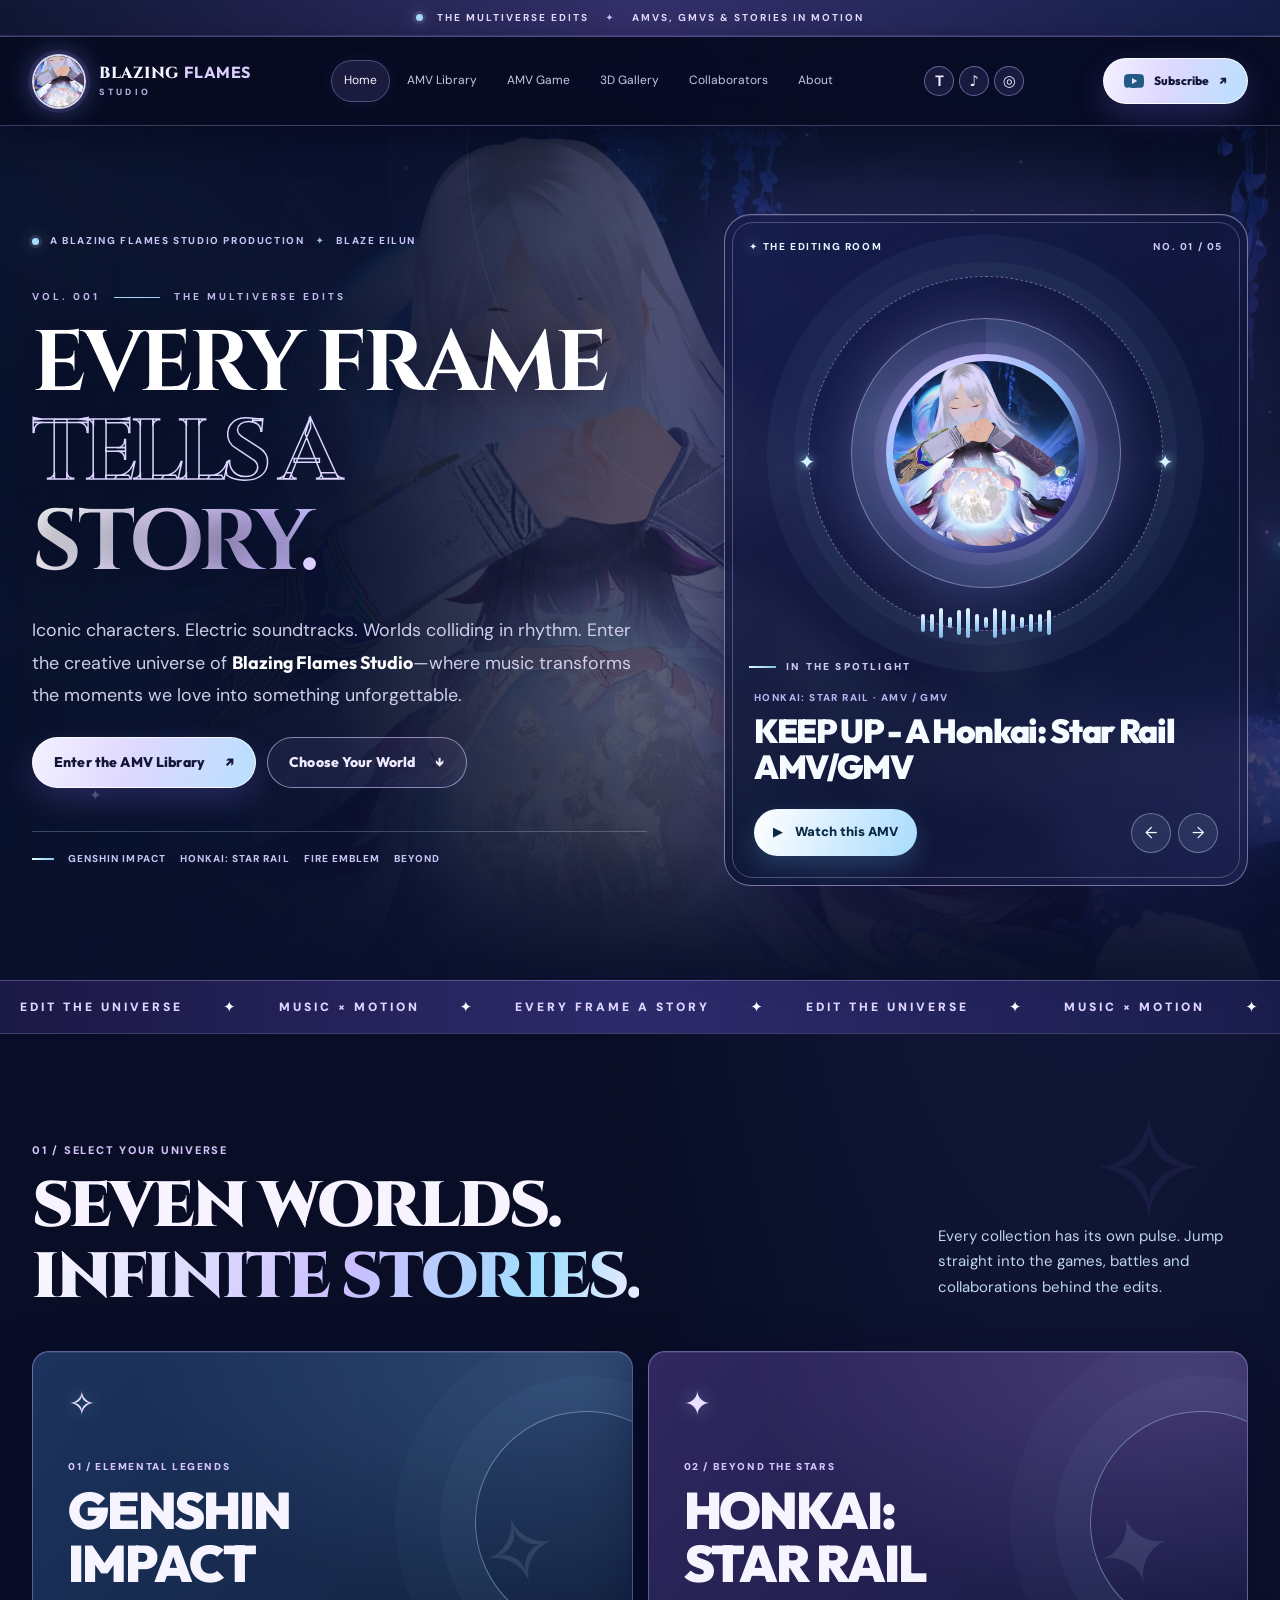
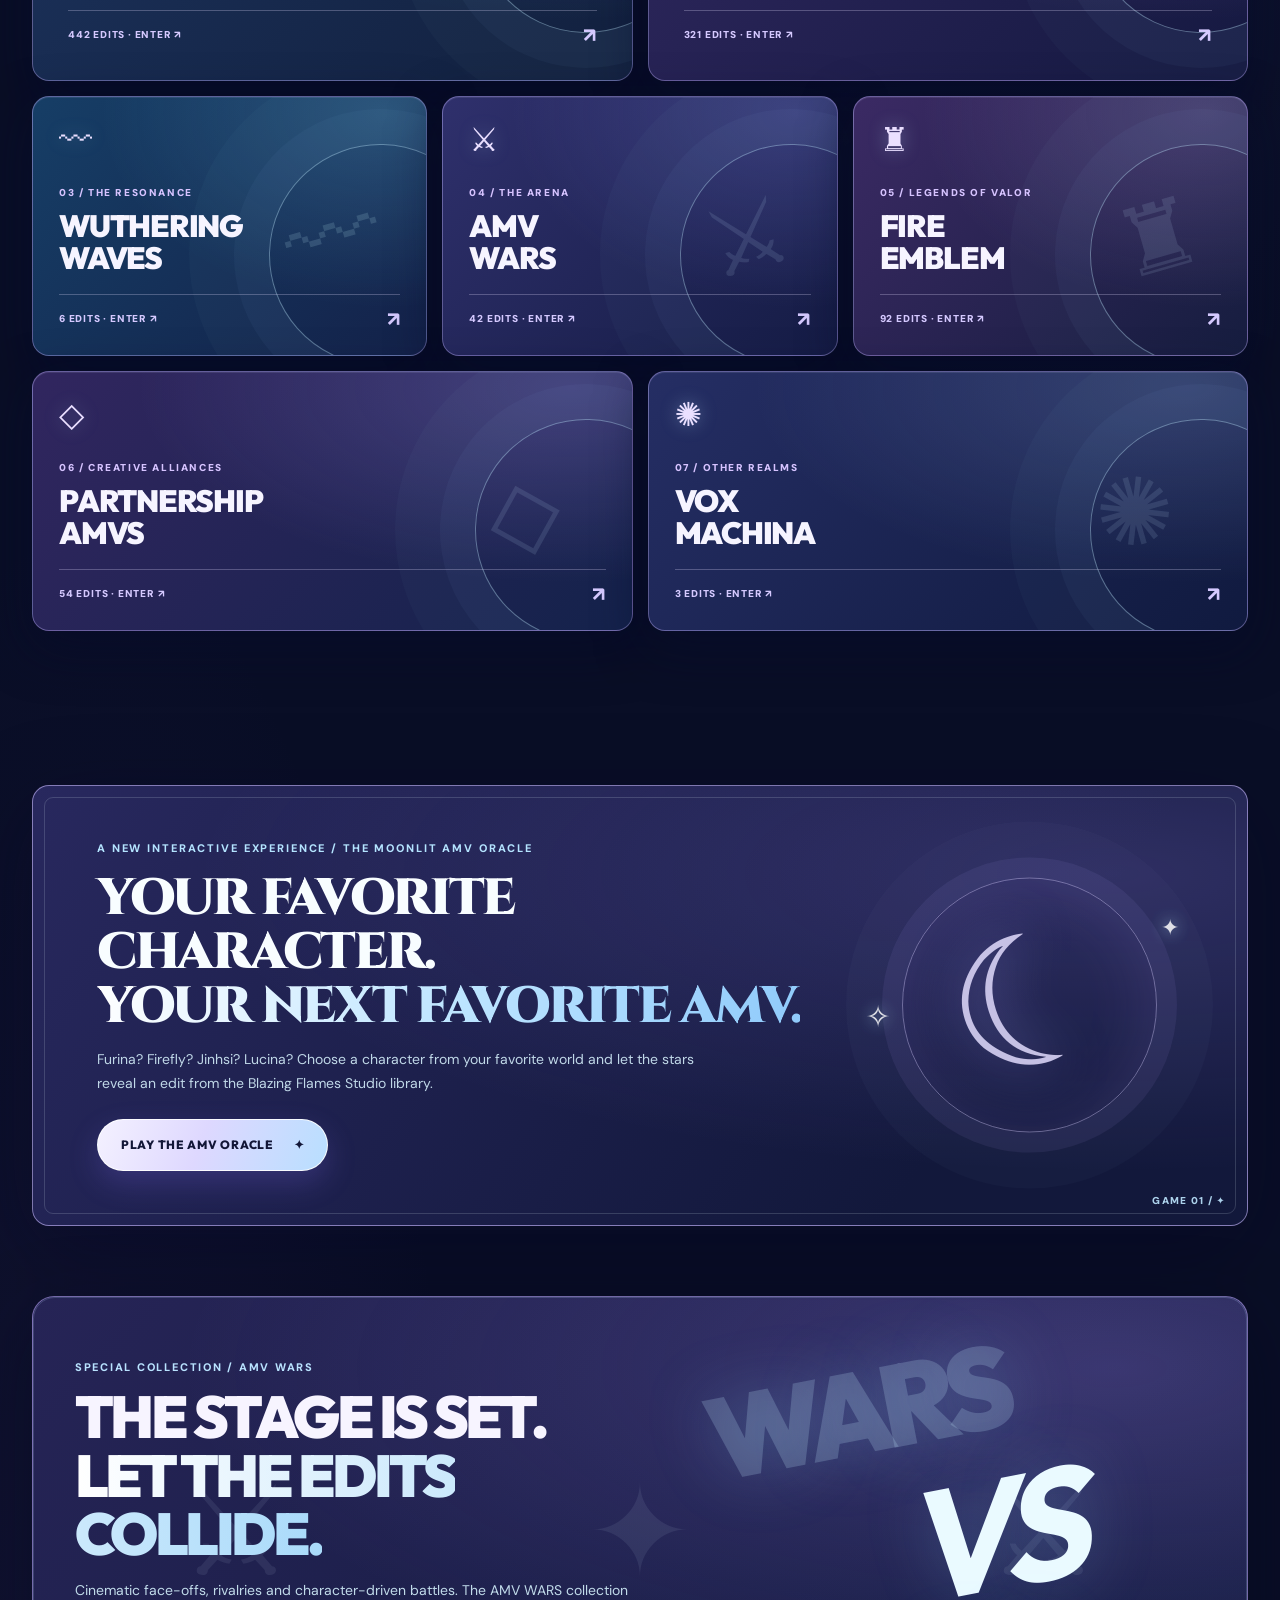
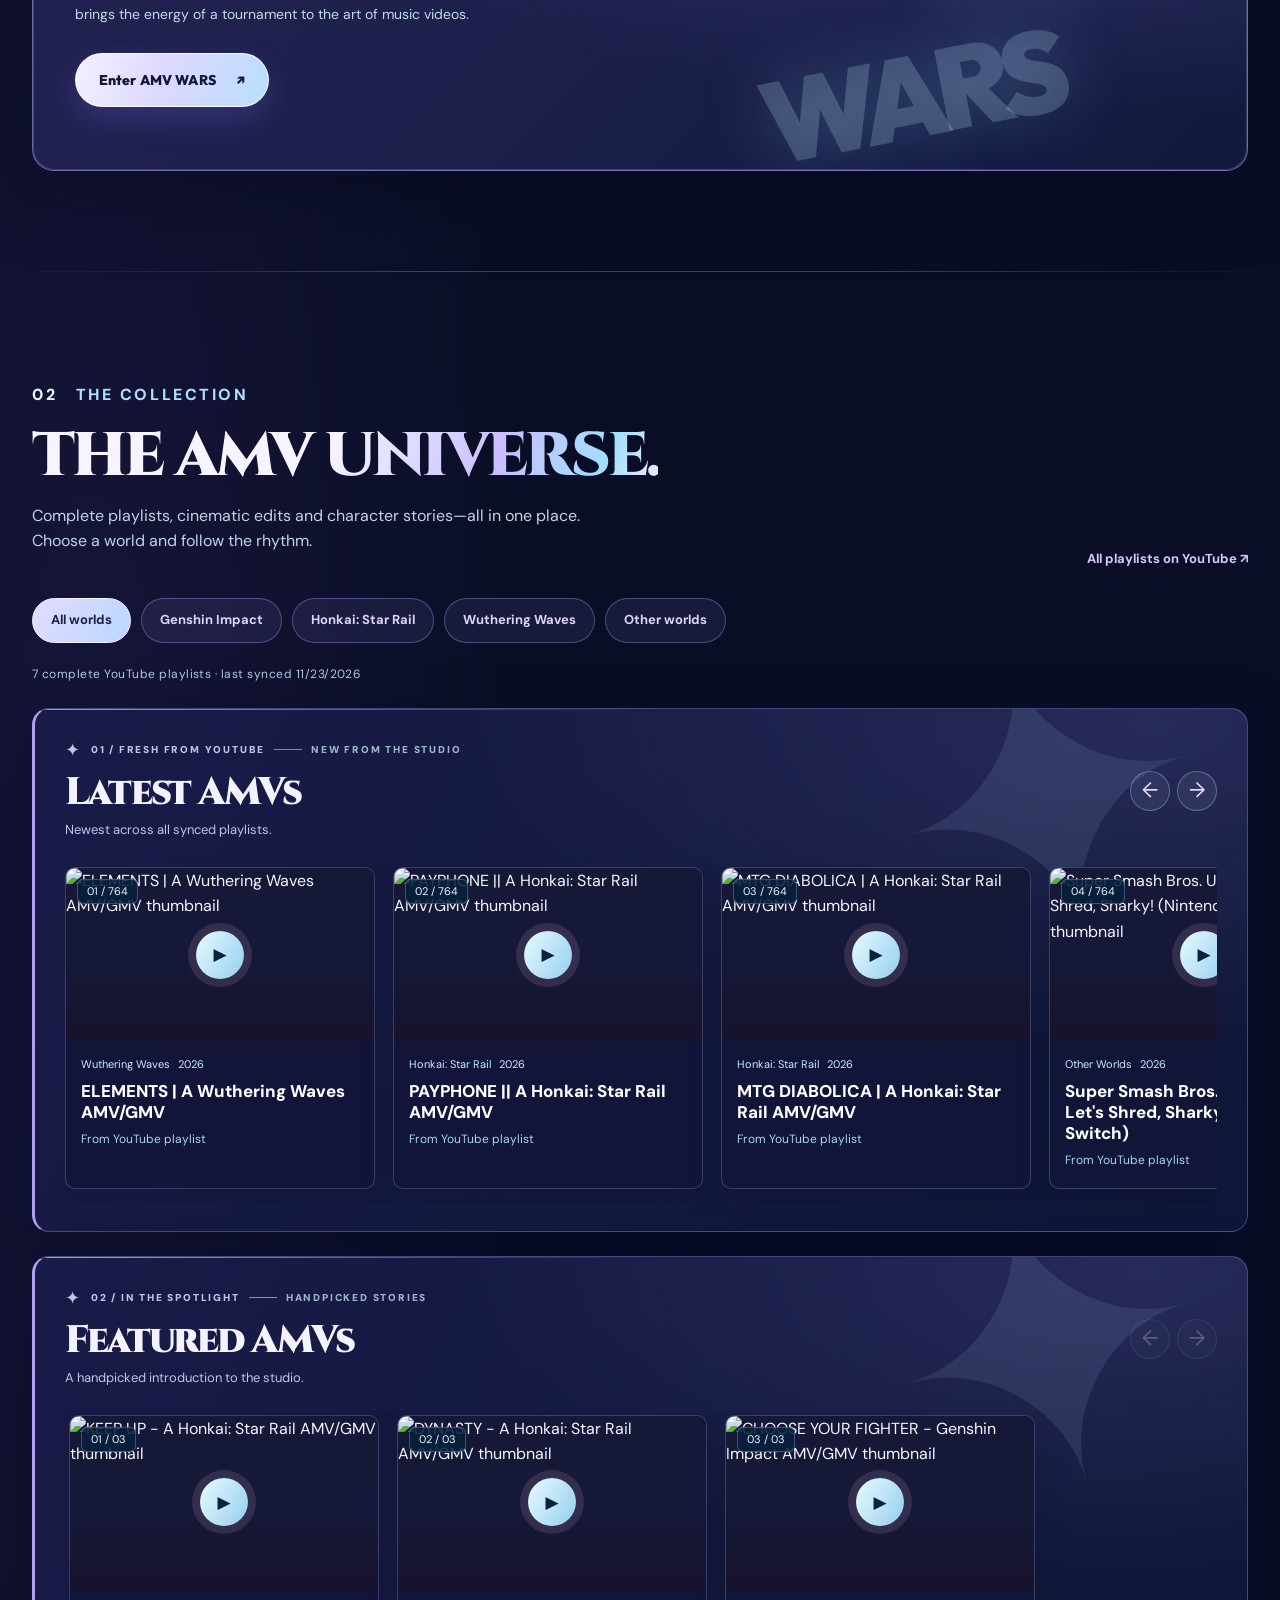
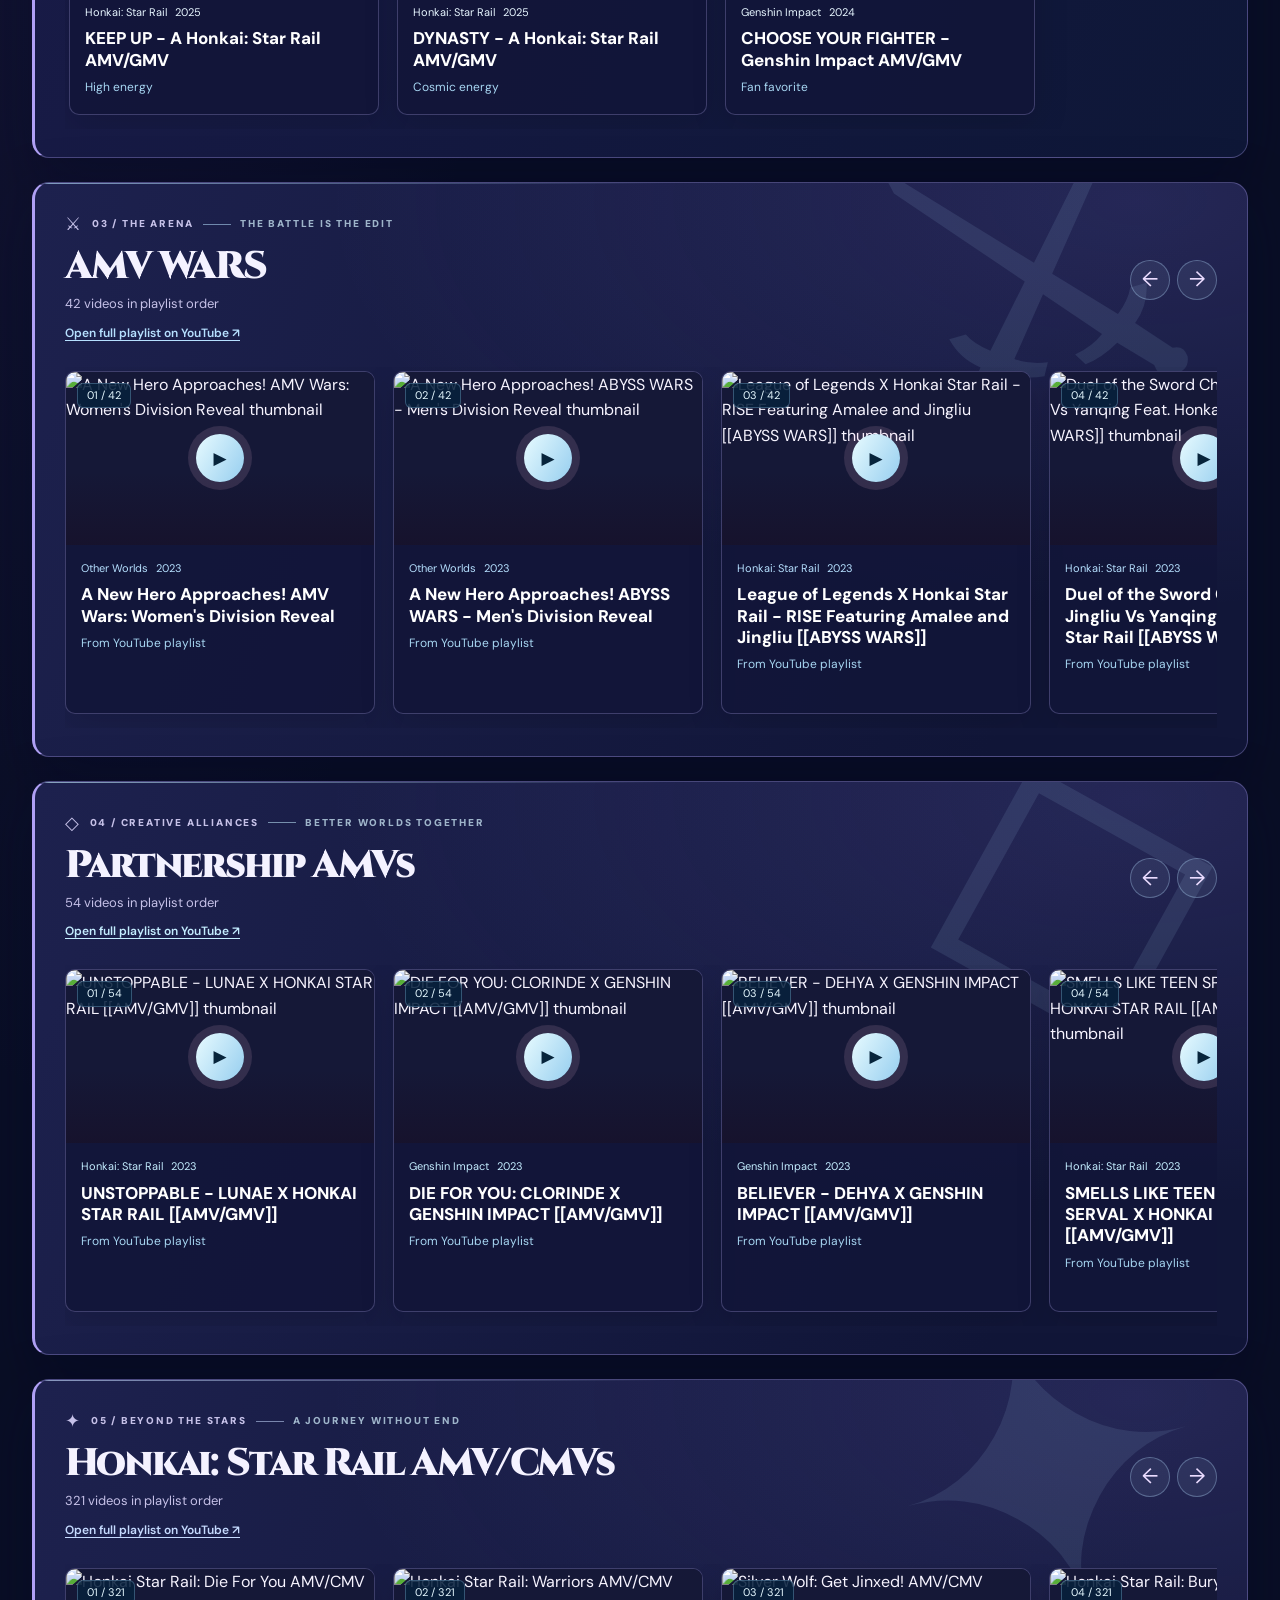
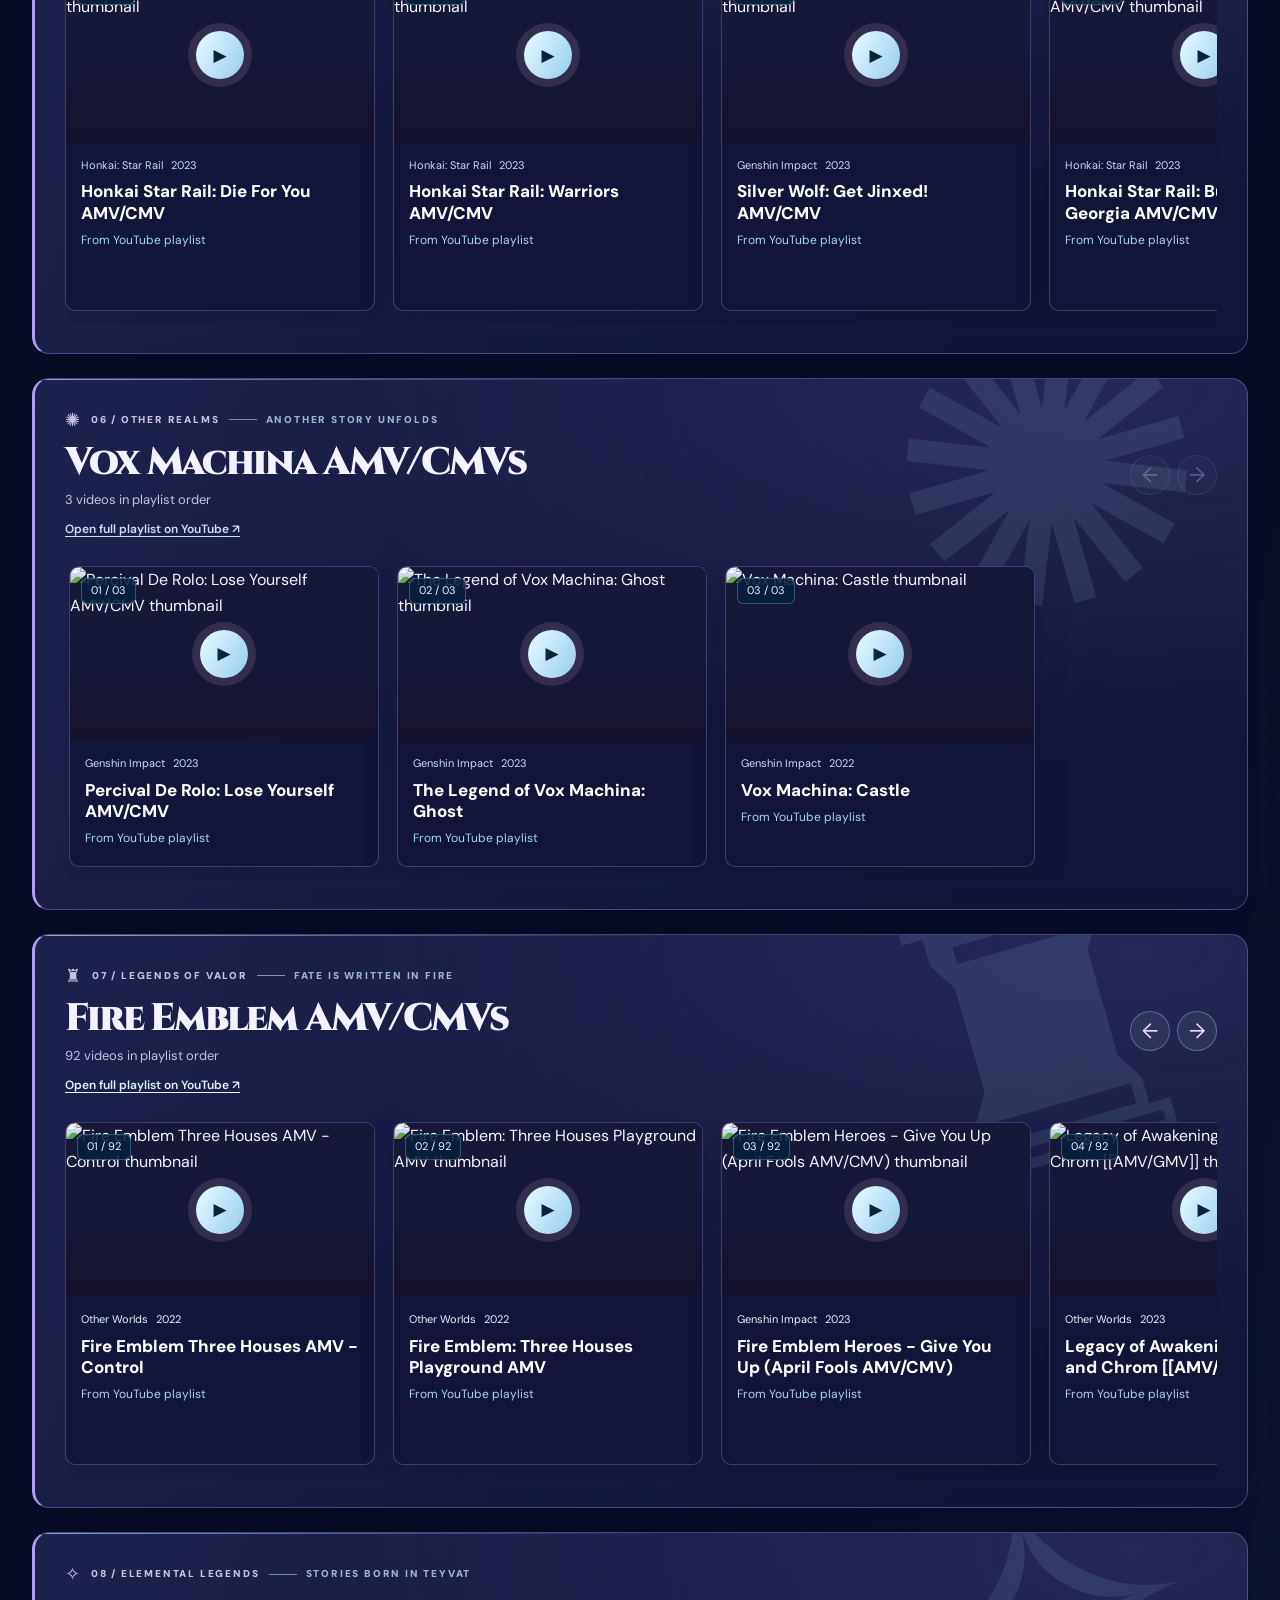
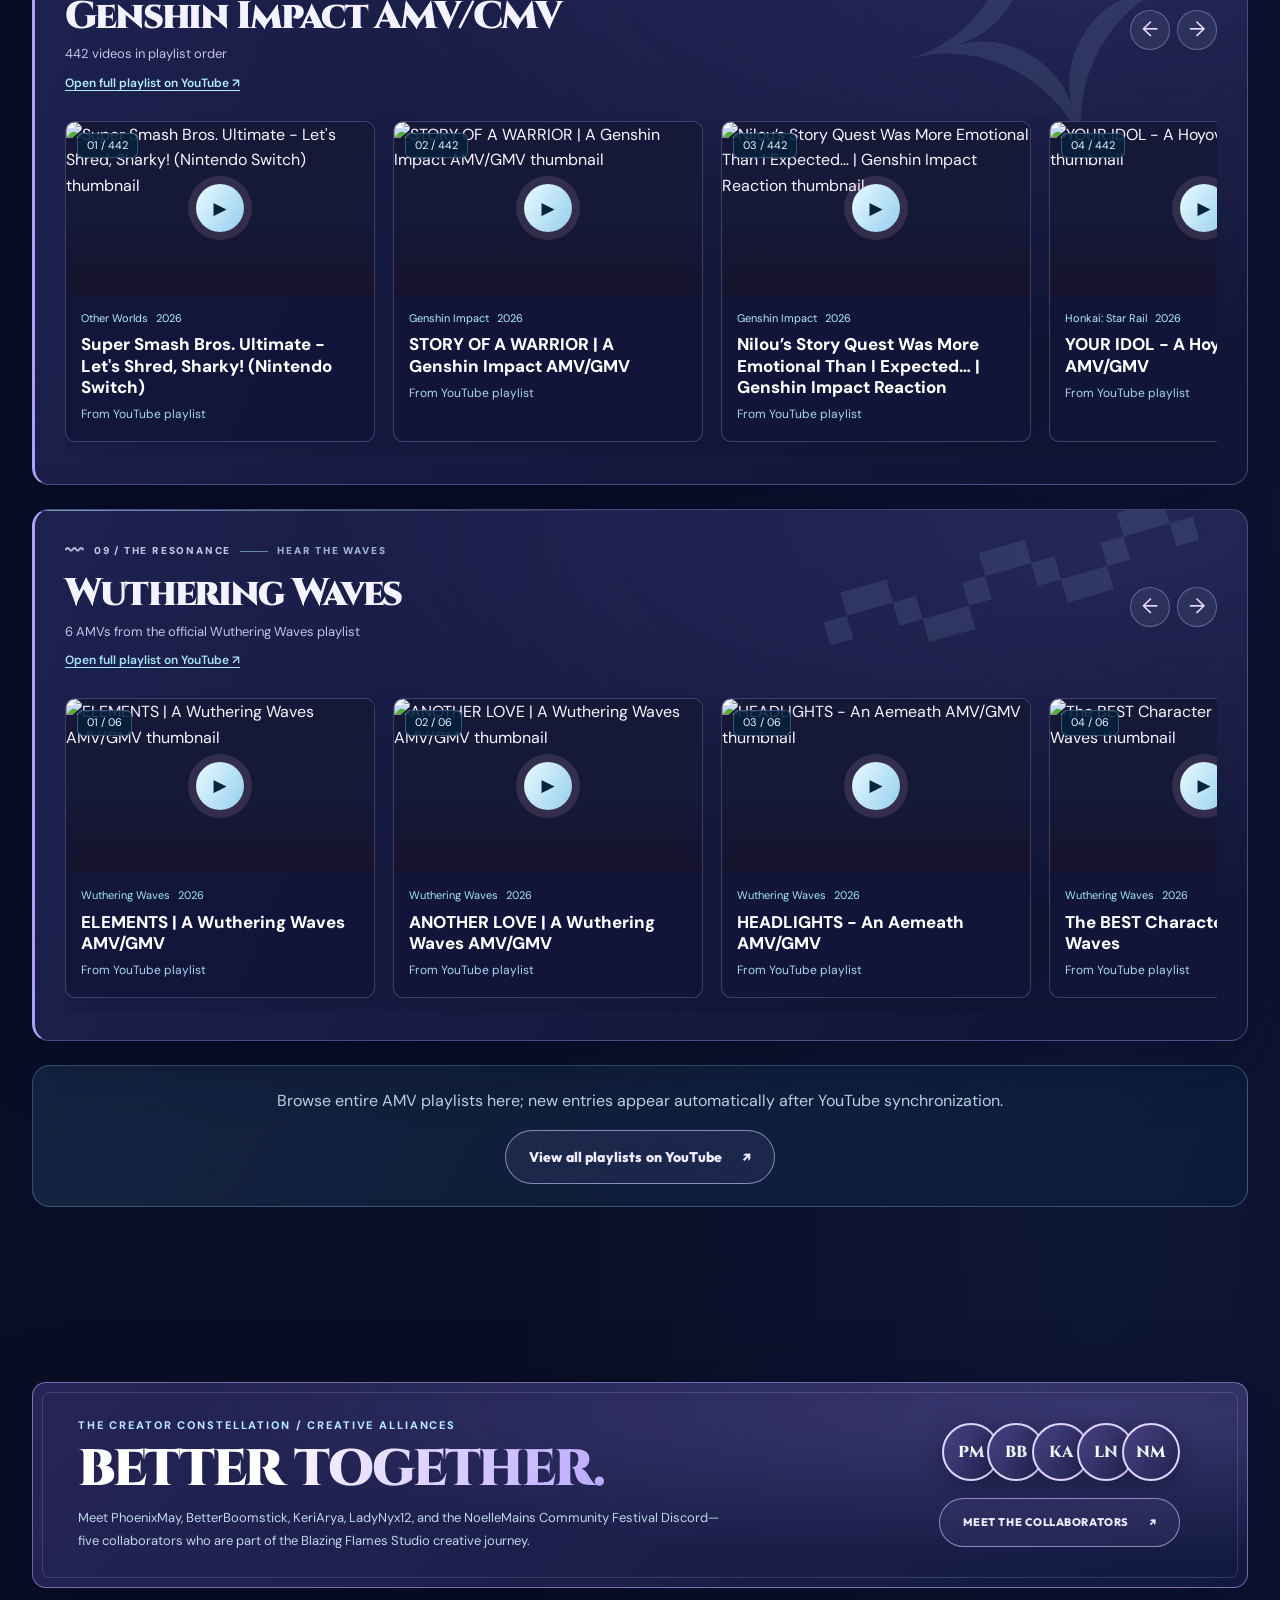
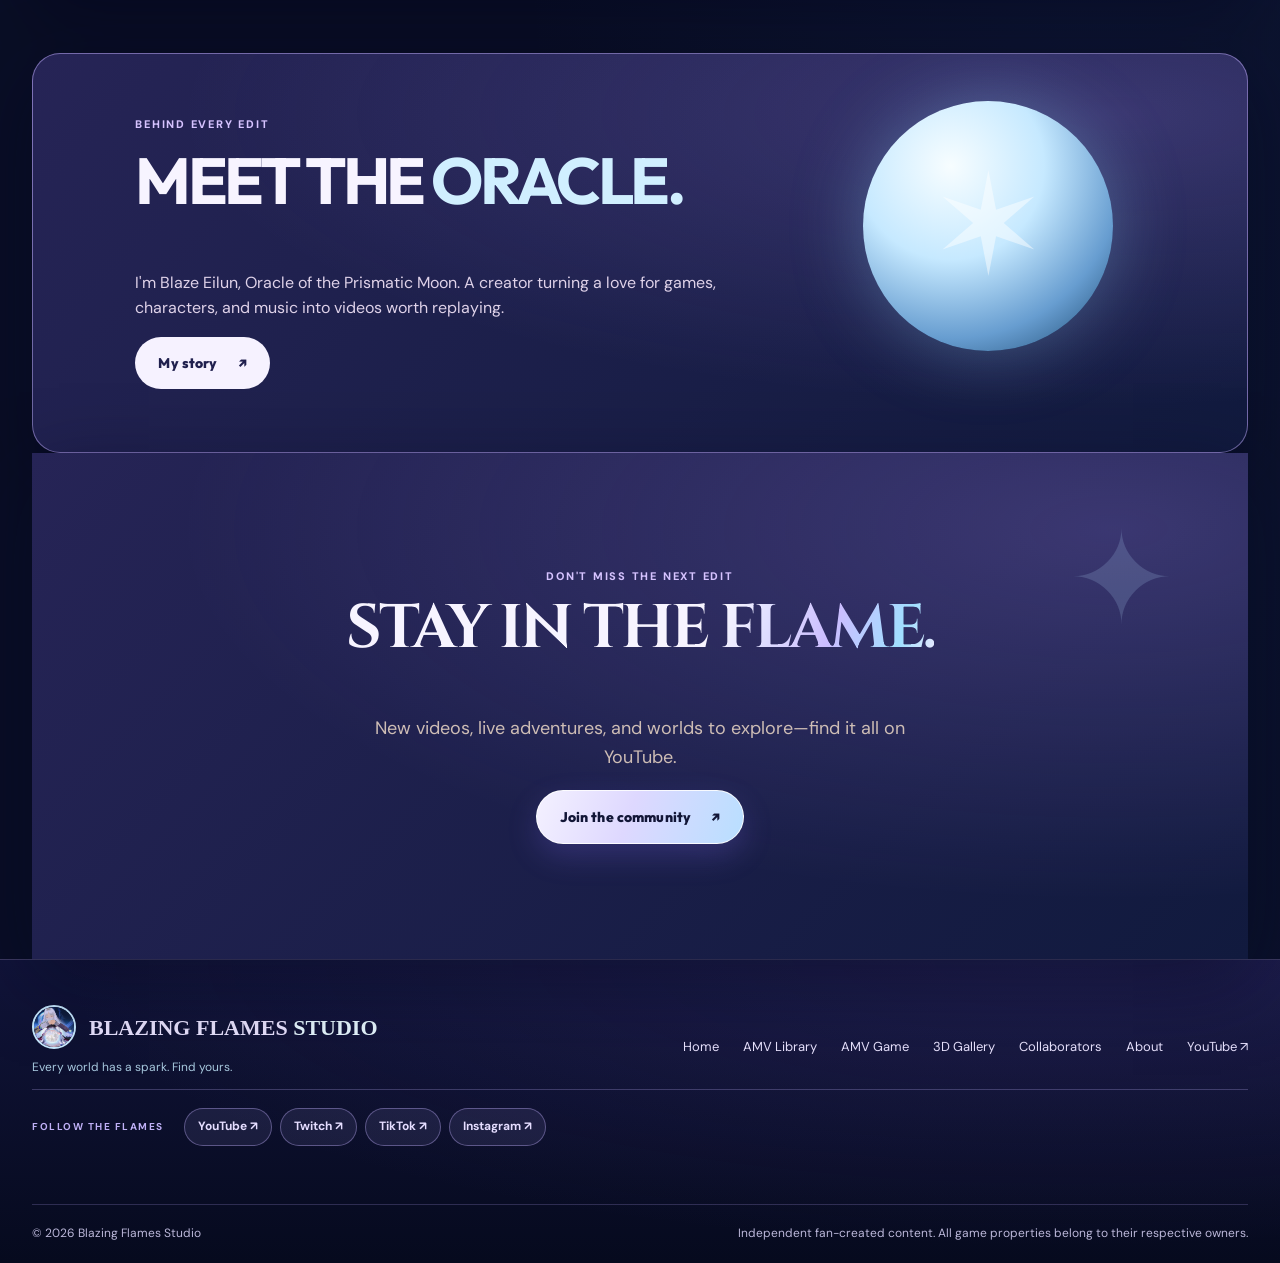
==== commit a1167029: "Correct collaborator name to KeriArya across site and documentation" ====
--- a/index.html
+++ b/index.html
@@ -134,7 +134,7 @@
     <section class="collab-home-teaser container" aria-labelledby="collab-home-heading">
       <div class="collab-home-copy"><p class="kicker">THE CREATOR CONSTELLATION / CREATIVE ALLIANCES</p>
         <h2 id="collab-home-heading">BETTER <span>TOGETHER.</span></h2>
-        <p>Meet PhoenixMay, BetterBoomstick, KeriAyra, LadyNyx12, and the NoelleMains Community Festival Discord—five collaborators who are part of the Blazing Flames Studio creative journey.</p>
+        <p>Meet PhoenixMay, BetterBoomstick, KeriArya, LadyNyx12, and the NoelleMains Community Festival Discord—five collaborators who are part of the Blazing Flames Studio creative journey.</p>
       </div>
       <div class="collab-home-side"><div class="collab-home-seals" aria-hidden="true"><span>PM</span><span>BB</span><span>KA</span><span>LN</span><span>NM</span></div>
         <a class="button button-ghost" href="collaborations.html">MEET THE COLLABORATORS <span aria-hidden="true">↗</span></a>
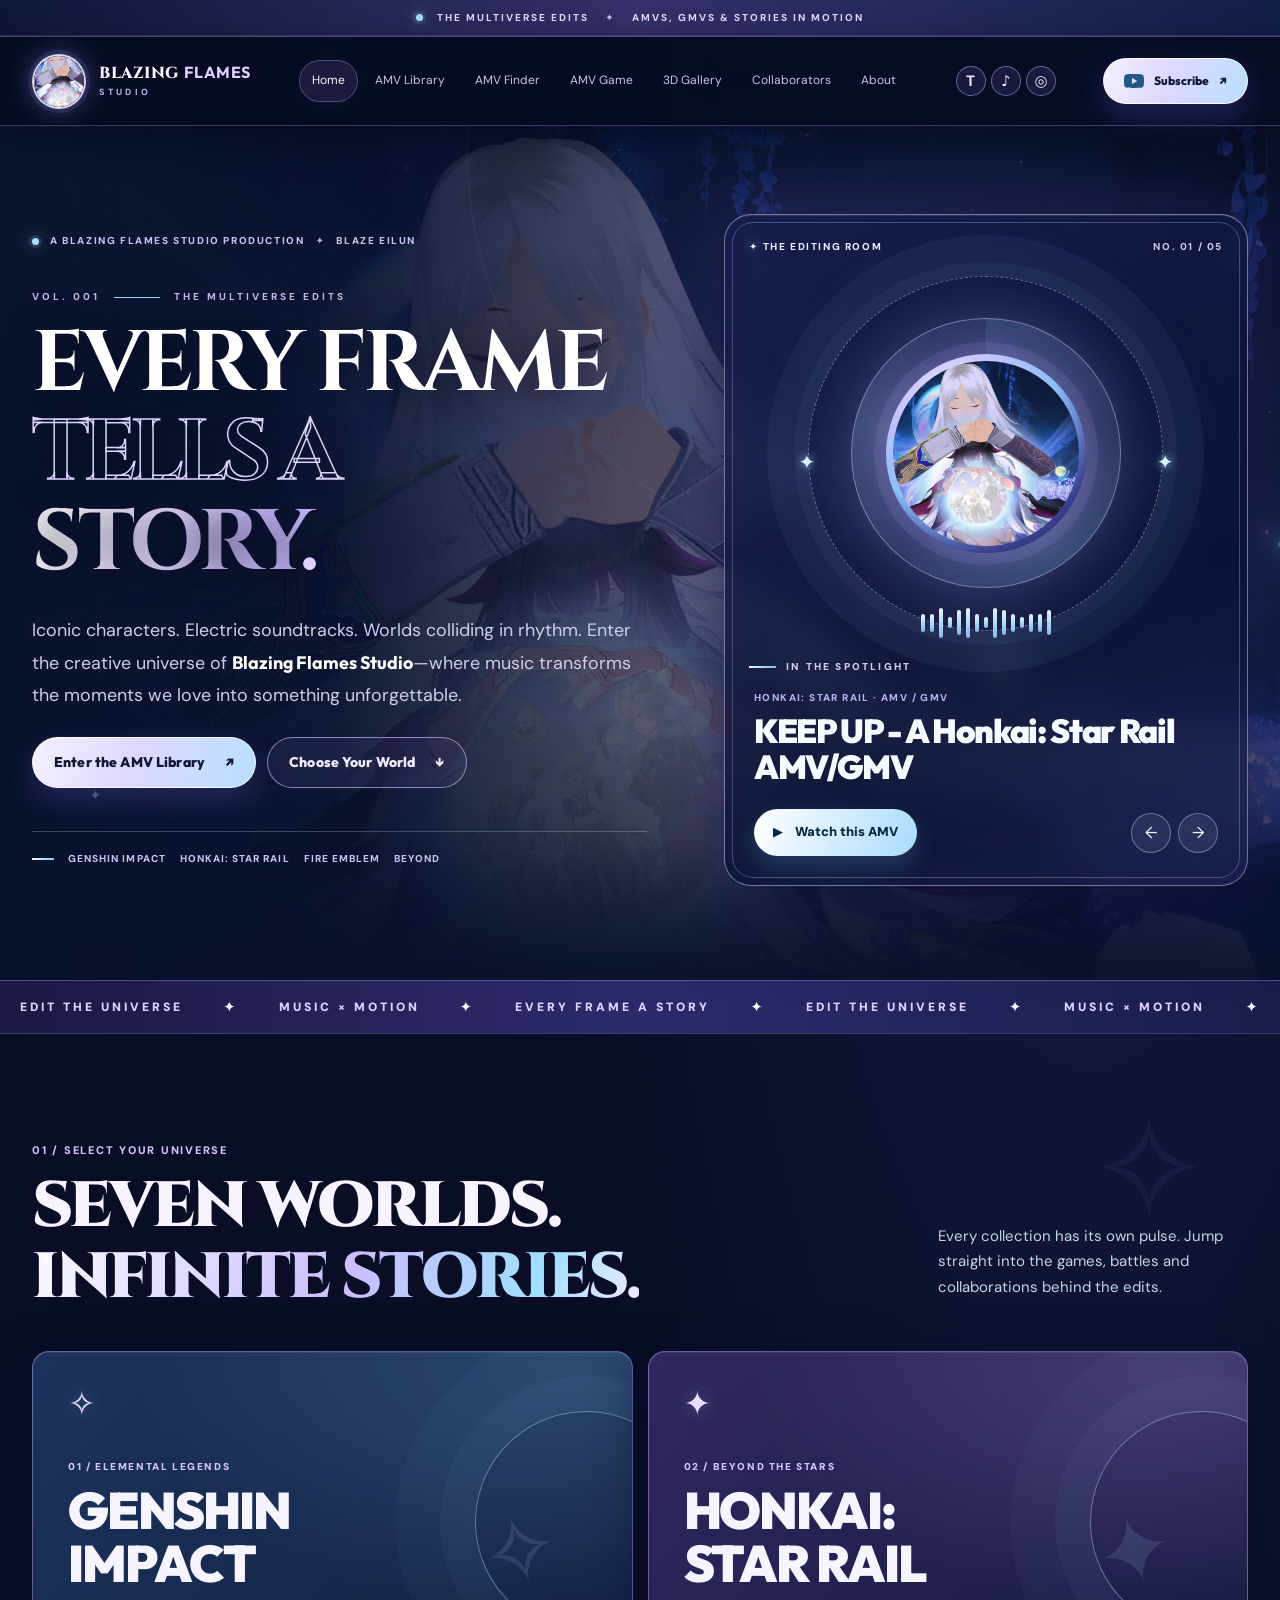
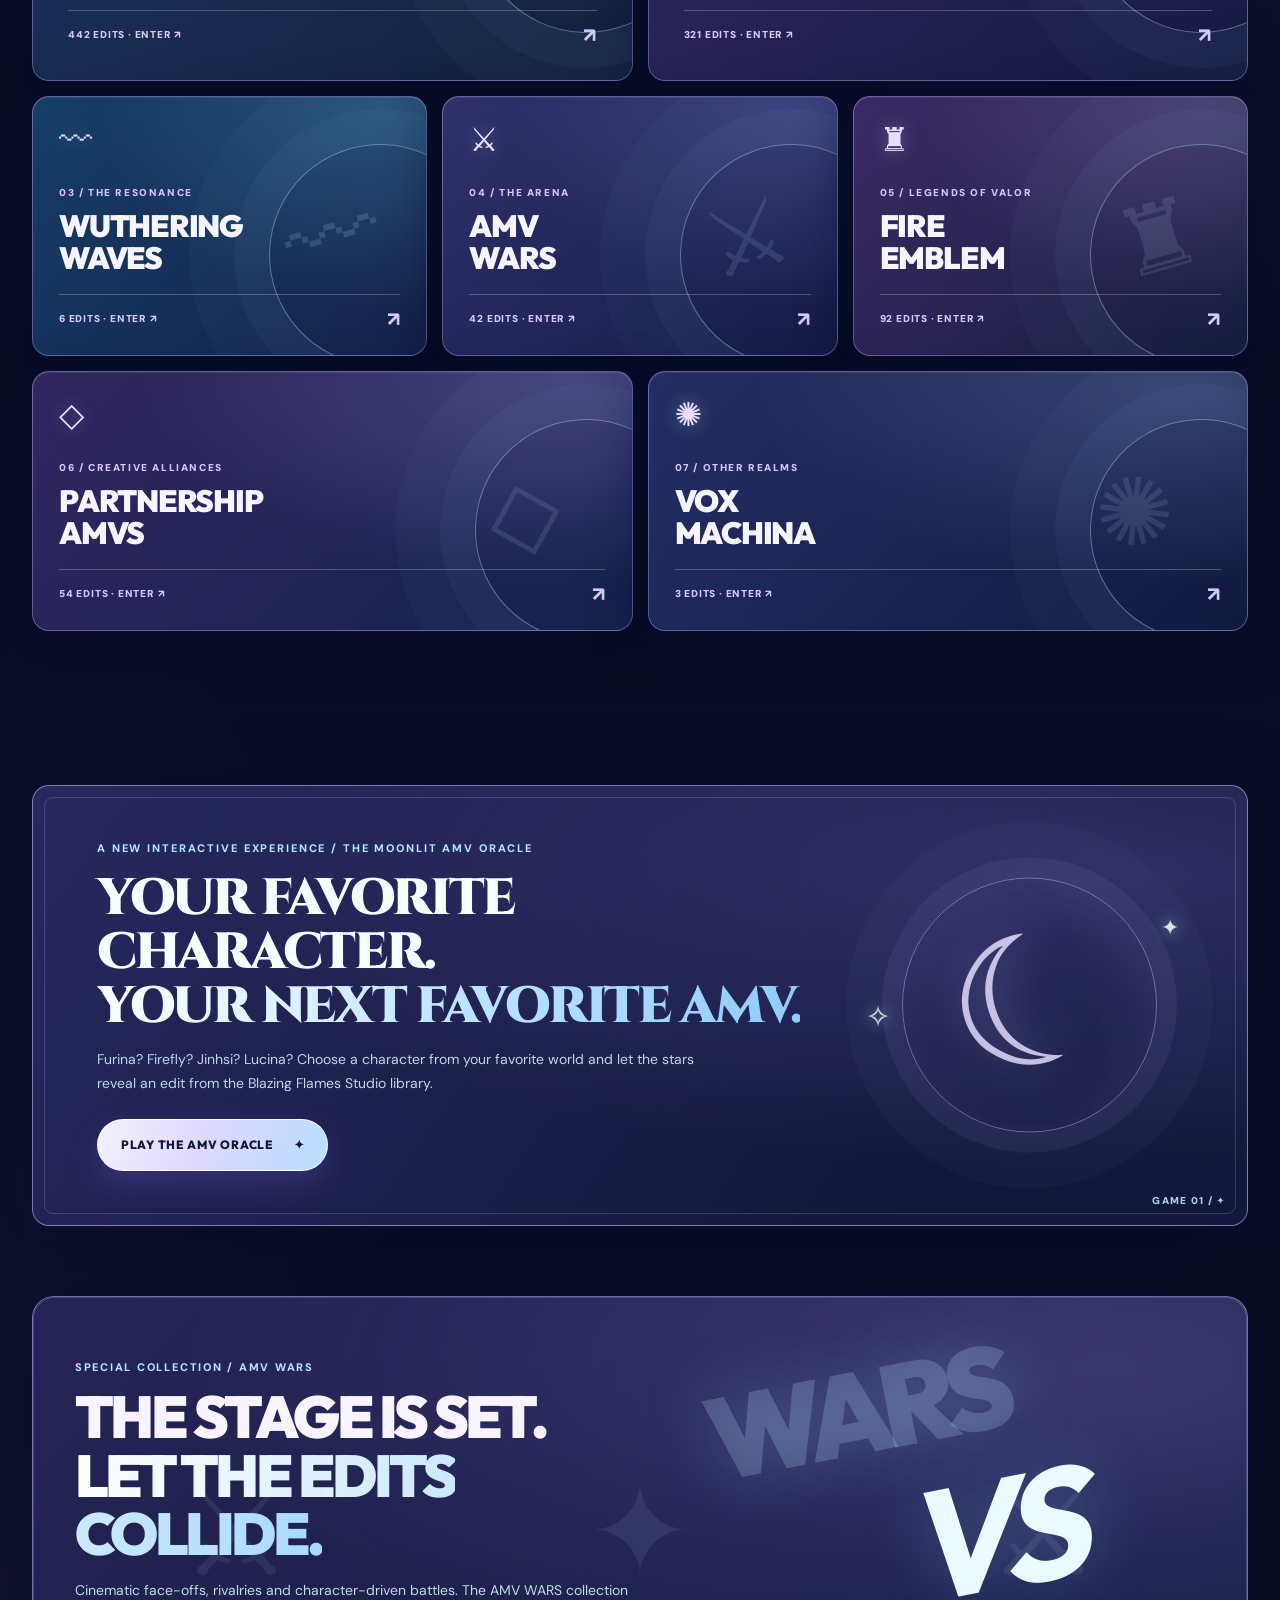
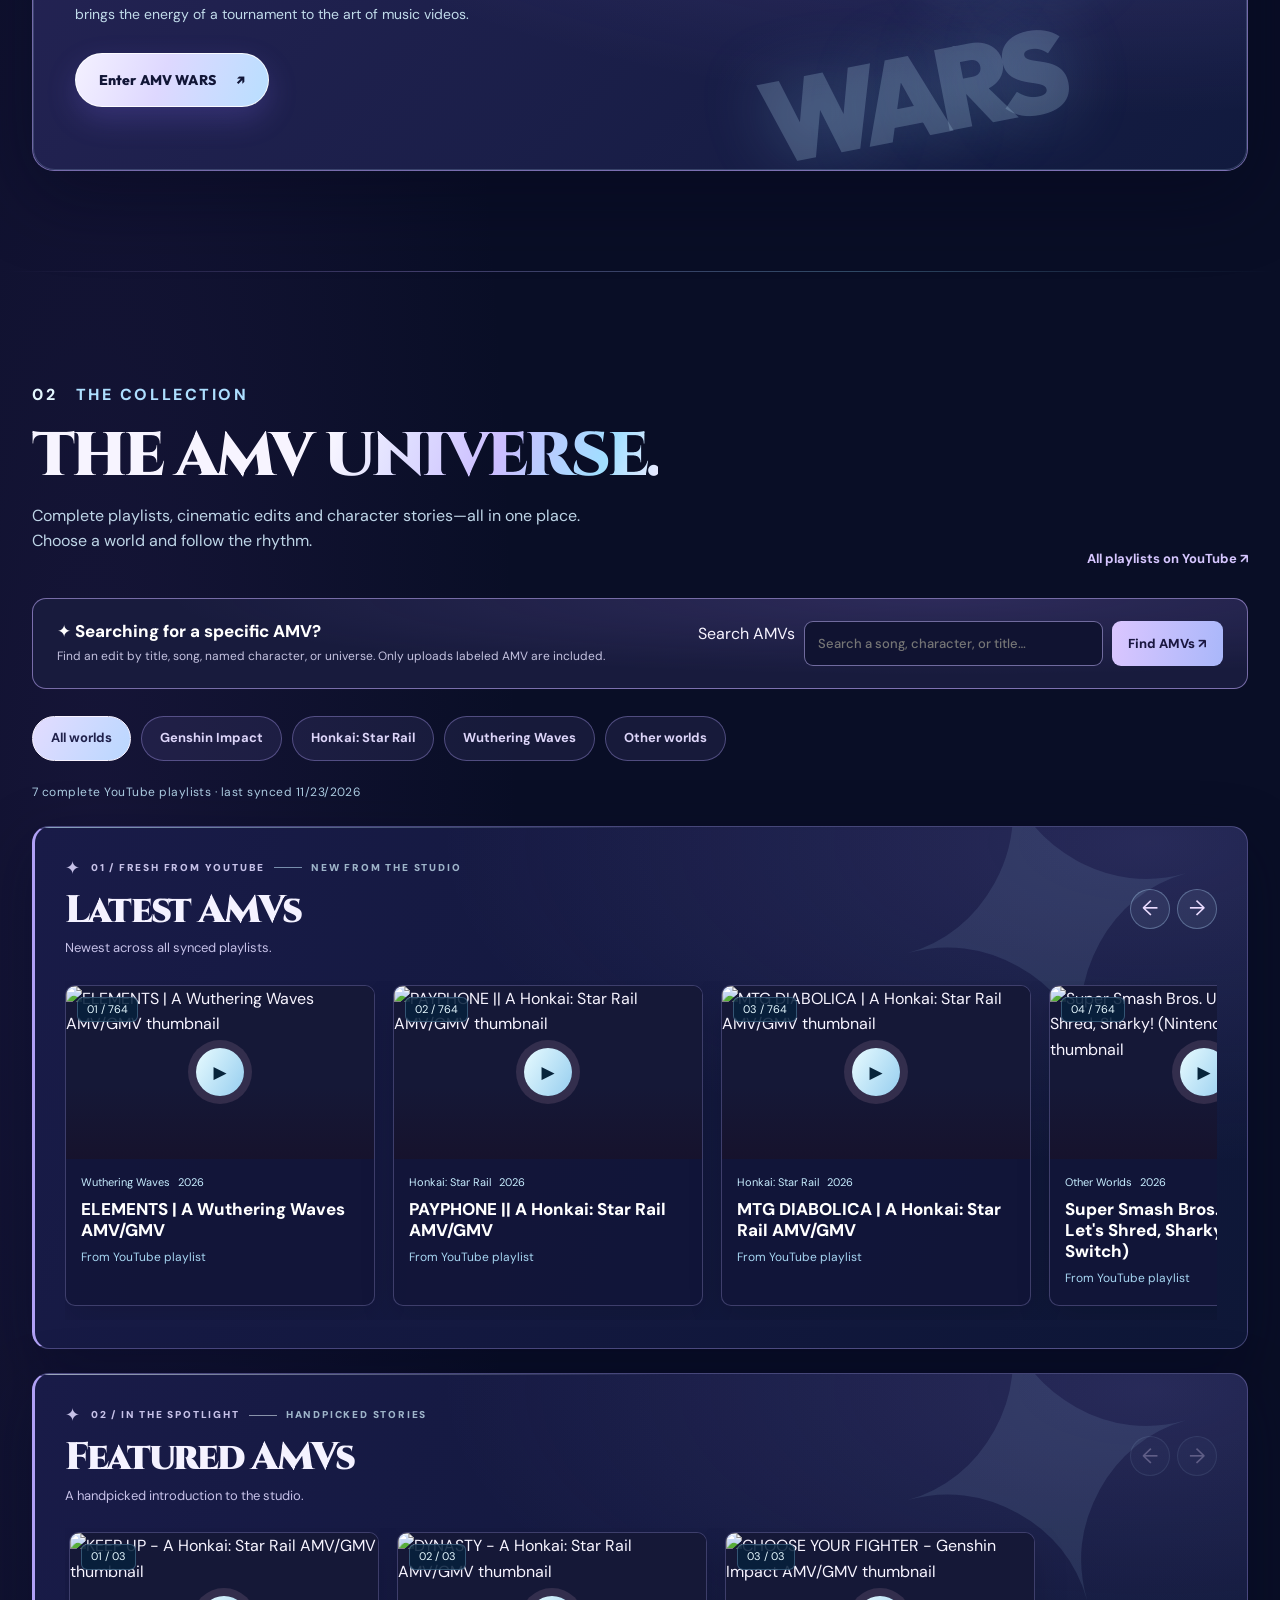
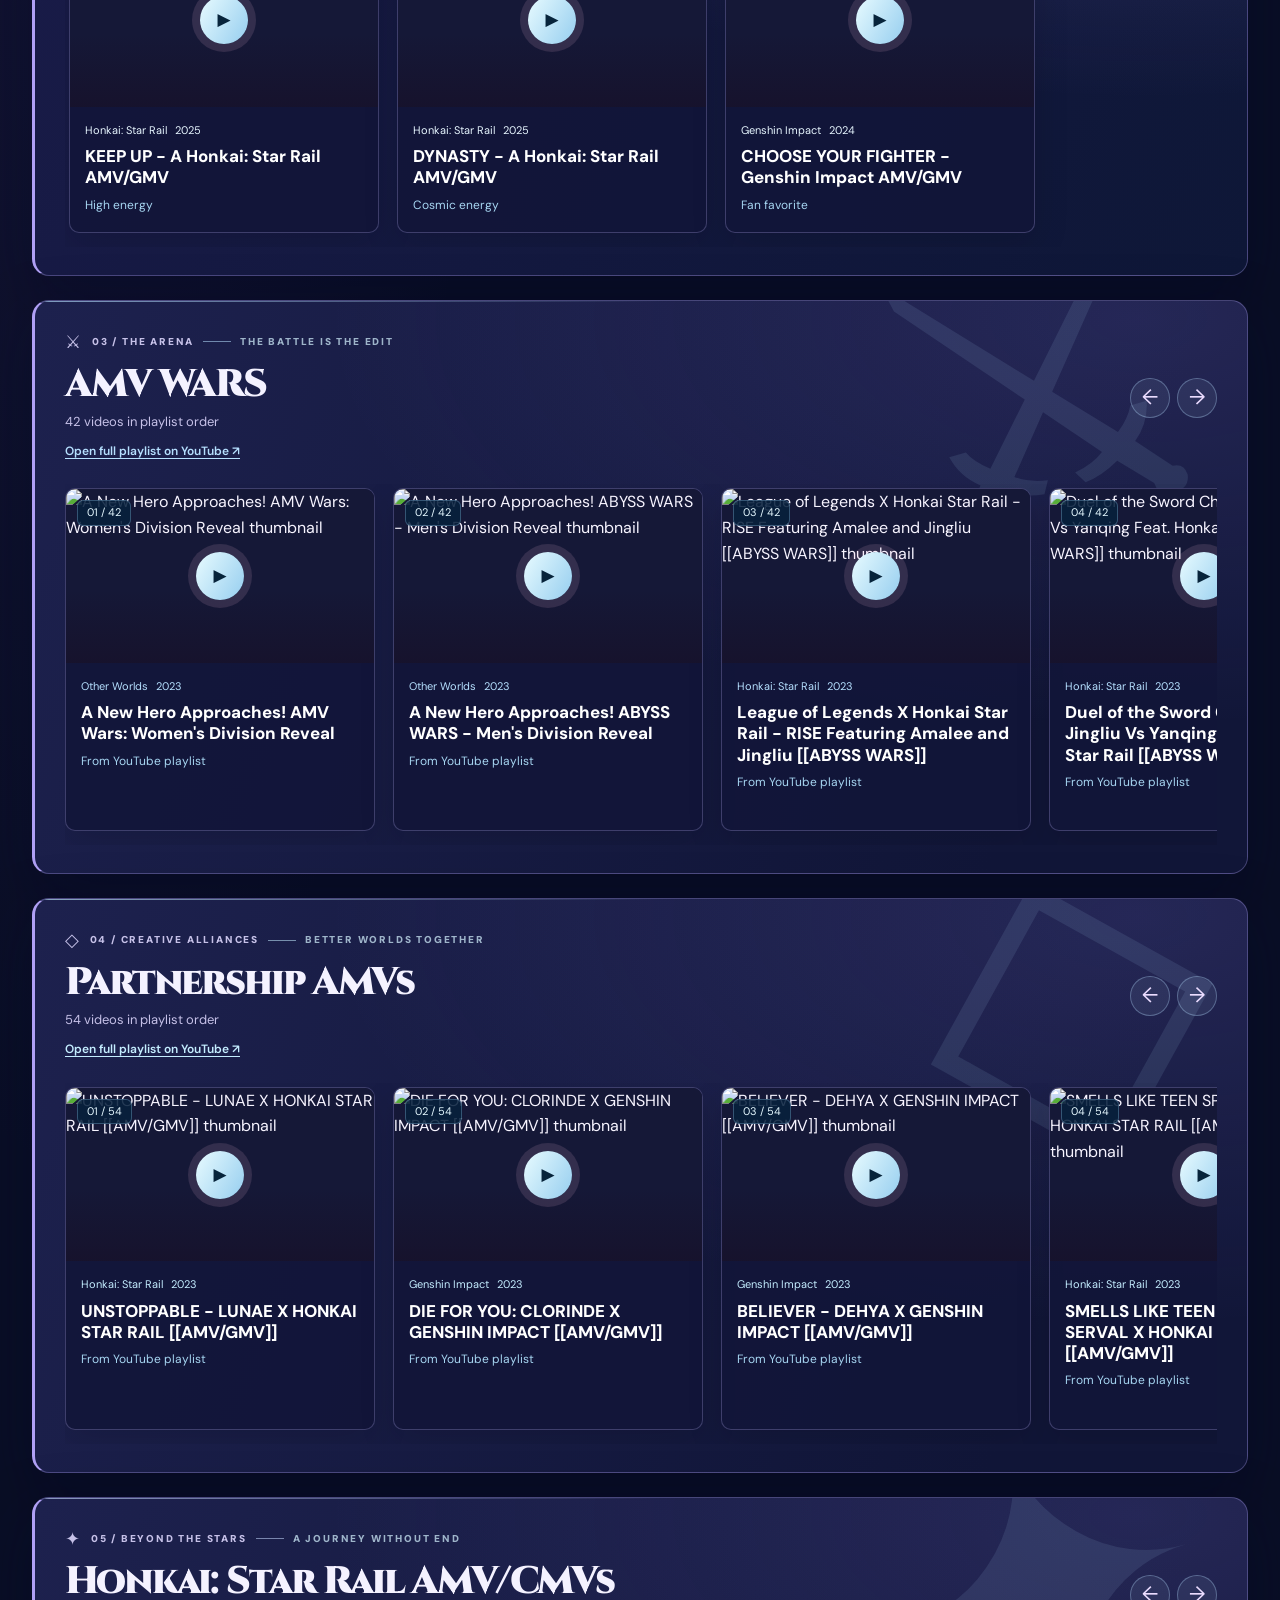
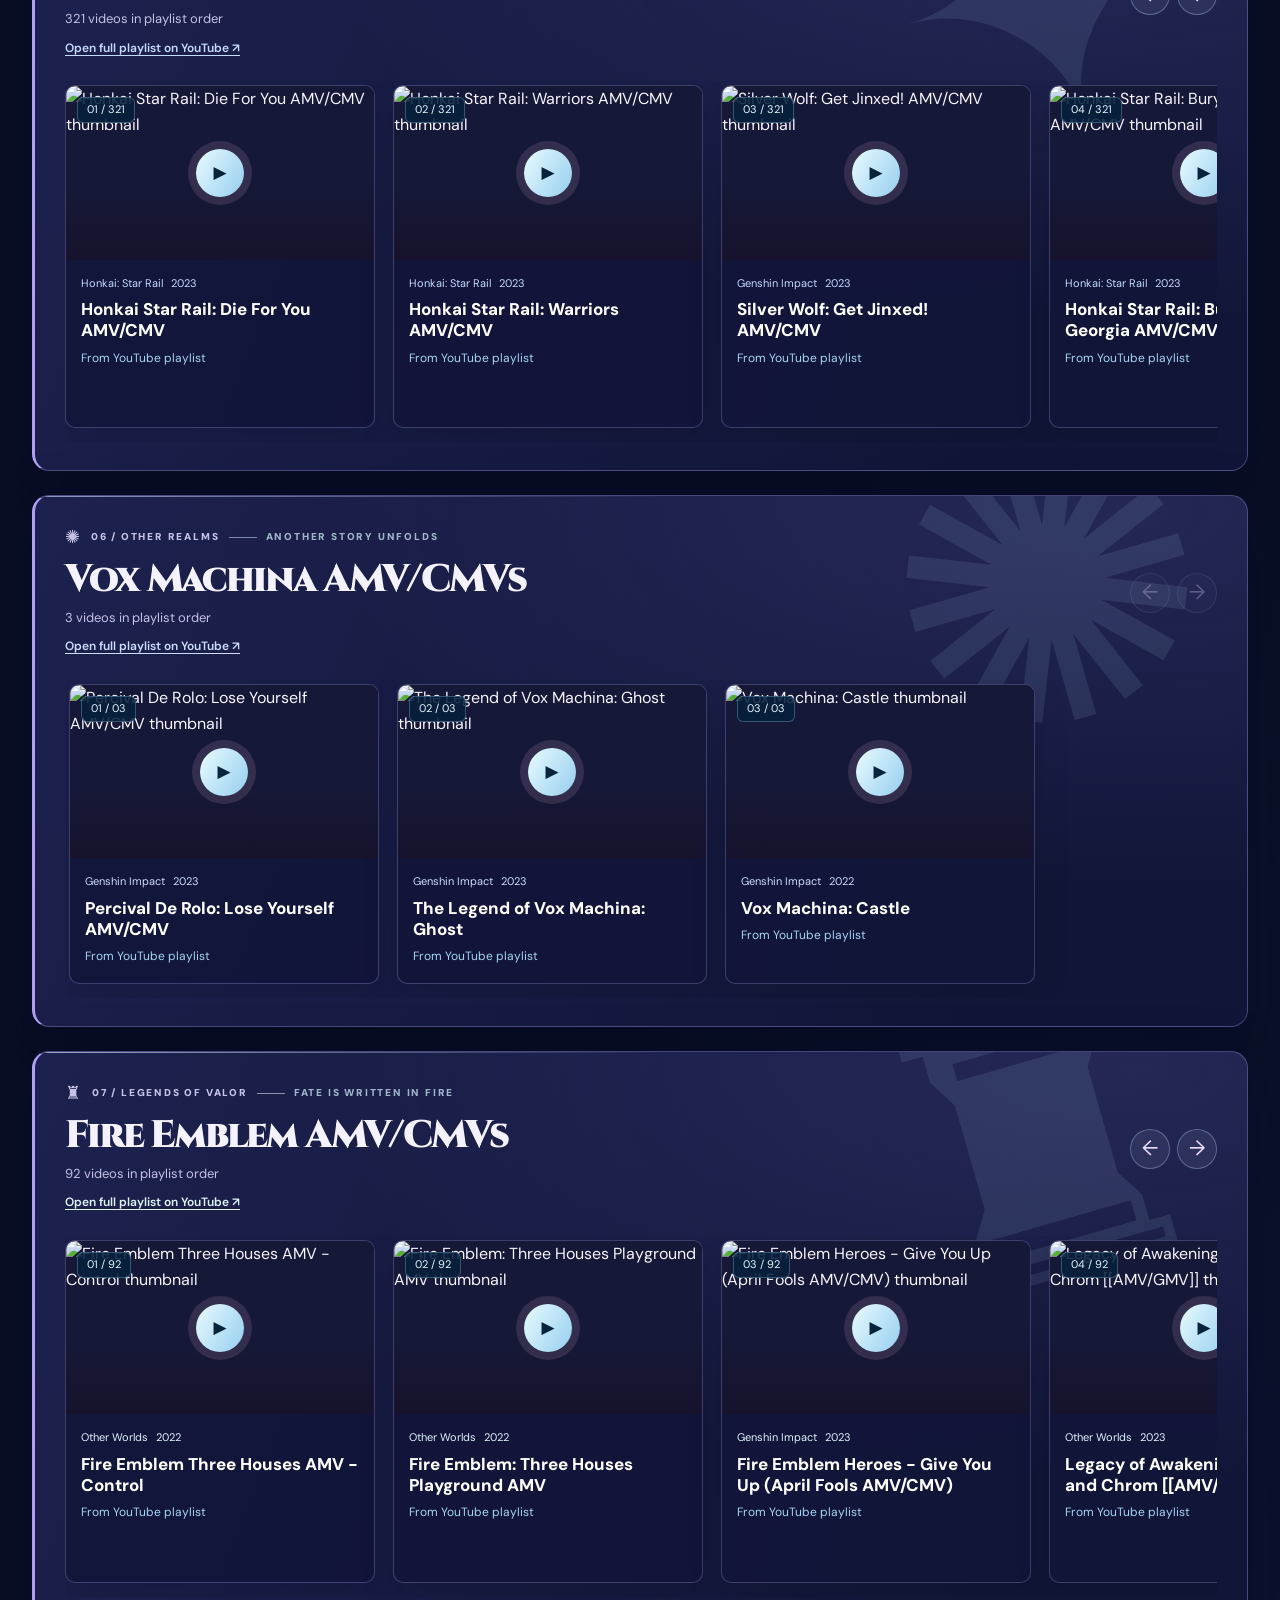
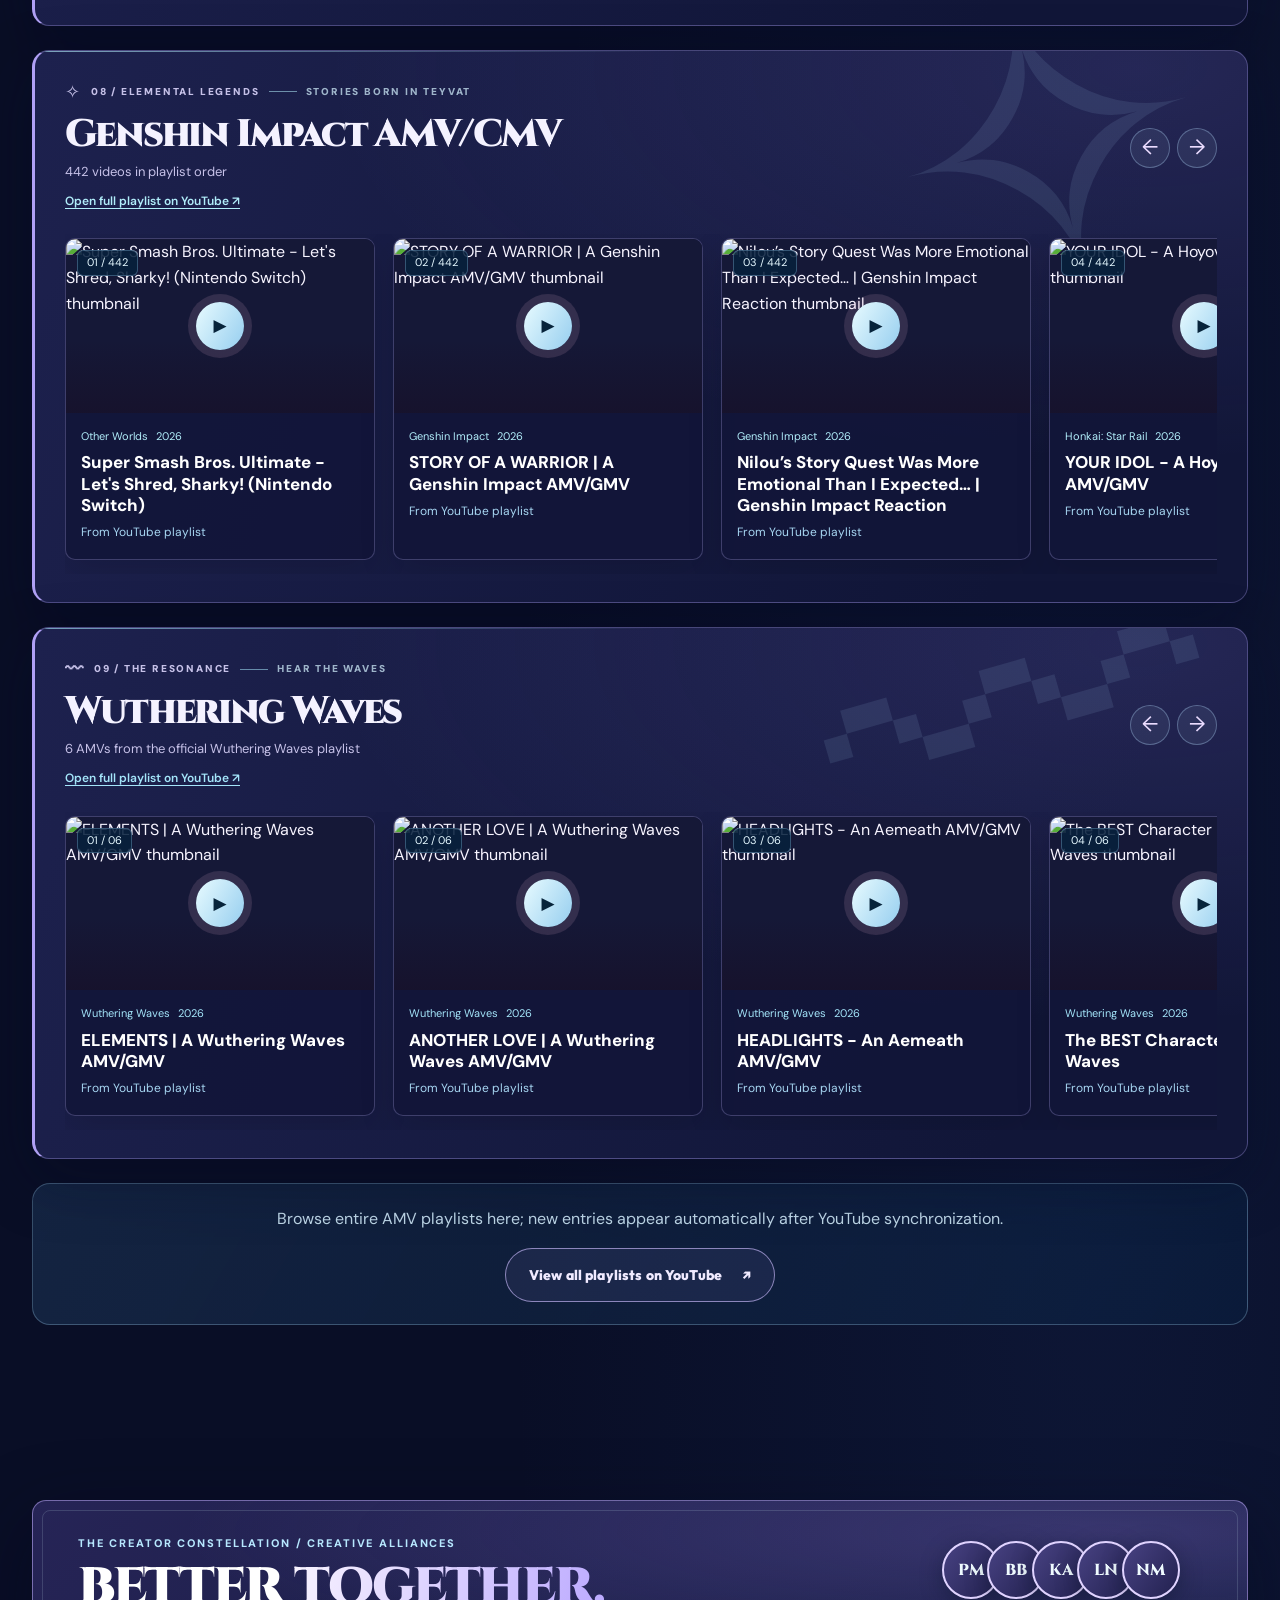
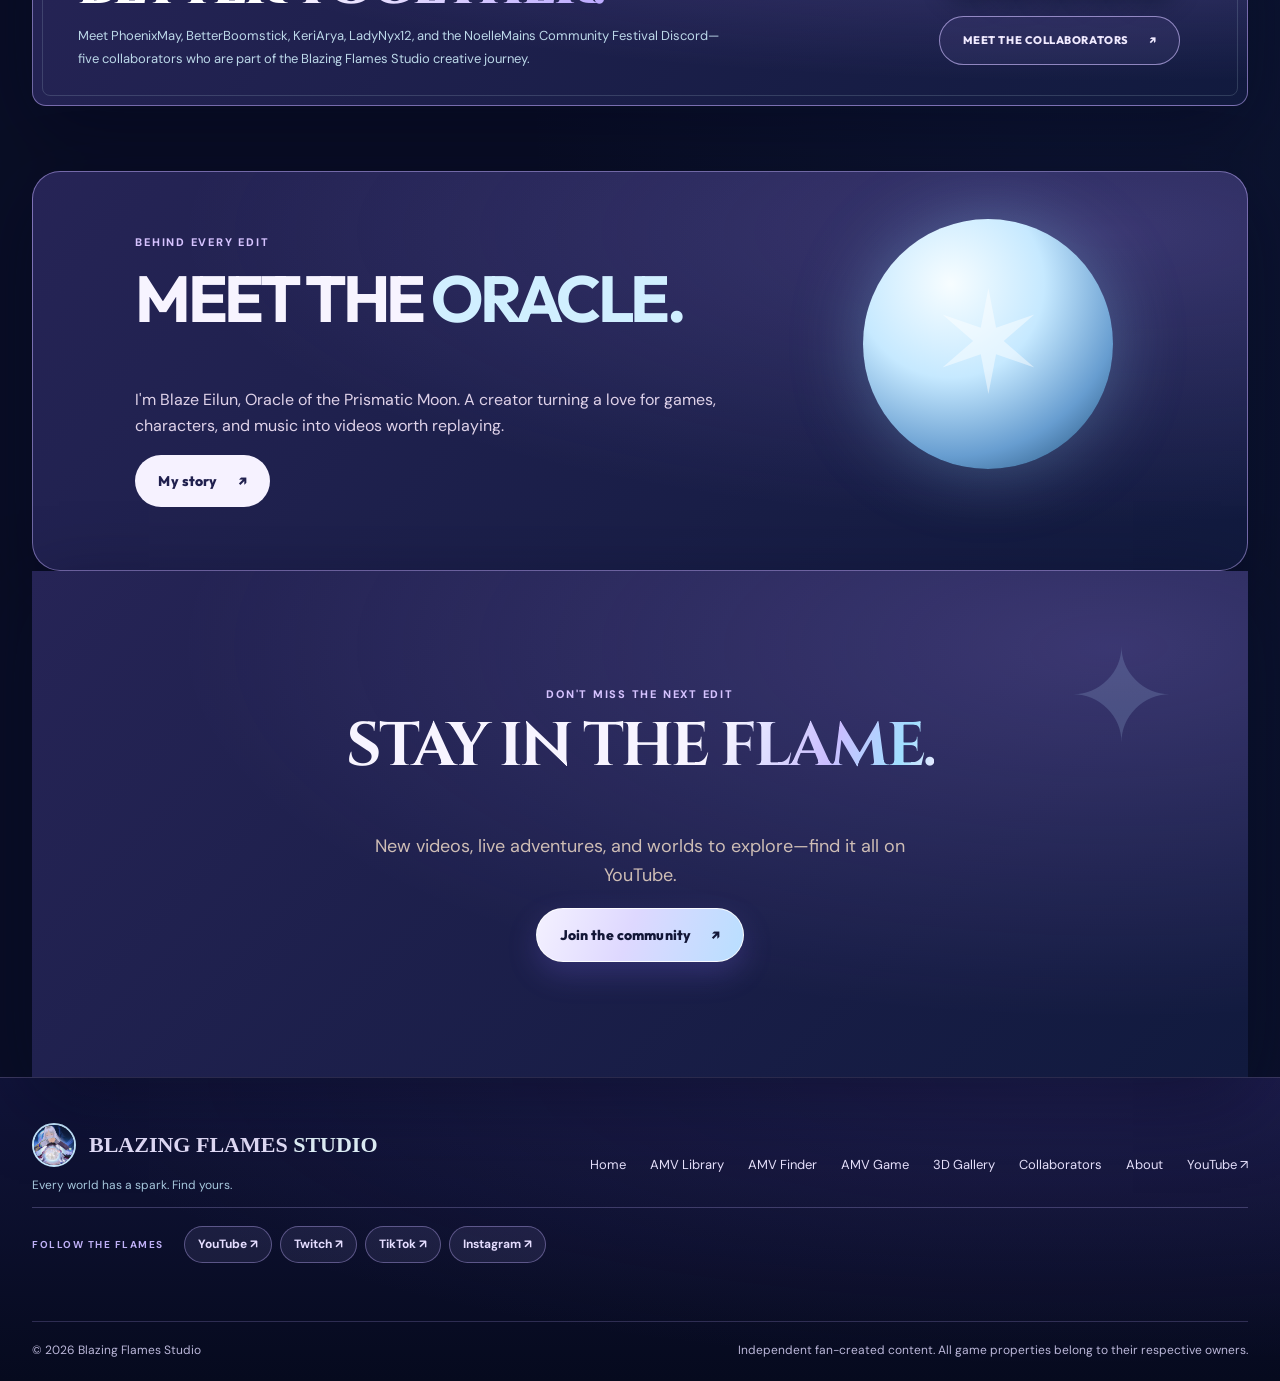
==== commit 6edefef5: "Launch Moonlit AMV Finder using real AMV-titled videos, search filters and PWA integration" ====
--- a/index.html
+++ b/index.html
@@ -27,7 +27,7 @@
   <link rel="stylesheet" href="lunar.css?v=5">
   <script src="videos.js" defer></script>
   <script src="script.js?v=7" defer></script>
-  <link rel="stylesheet" href="moonveil.css?v=2"><link rel="stylesheet" href="social-links.css?v=1">
+  <link rel="stylesheet" href="moonveil.css?v=2"><link rel="stylesheet" href="social-links.css?v=1"><link rel="stylesheet" href="finder.css?v=1">
 </head>
 <body data-page="home">
   <a class="skip-link" href="#main">Skip to content</a>
@@ -40,13 +40,13 @@
       </a>
       <nav class="desktop-nav" aria-label="Primary navigation">
         <a class="nav-link active" aria-current="page" href="index.html">Home</a>
-        <a class="nav-link" href="#amvs">AMV Library</a>
+        <a class="nav-link" href="#amvs">AMV Library</a><a class="nav-link" href="finder.html">AMV Finder</a>
         <a class="nav-link" href="amv-game.html">AMV Game</a><a class="nav-link" href="viewer.html">3D Gallery</a><a class="nav-link" href="collaborations.html">Collaborators</a><a class="nav-link" href="about.html">About</a>
       </nav>
       <div class="social-icons" role="group" aria-label="Blazing Flames Studio social channels"><a href="https://www.twitch.tv/blazingflamesstudio" target="_blank" rel="noopener noreferrer" aria-label="Blazing Flames Studio on Twitch" title="Twitch">T</a><a href="https://www.tiktok.com/@blazingflamesstudio" target="_blank" rel="noopener noreferrer" aria-label="Blazing Flames Studio on TikTok" title="TikTok">♪</a><a href="https://share.google/lZiYgDNlbbzO8L42z" target="_blank" rel="noopener noreferrer" aria-label="Blazing Flames Studio on Instagram" title="Instagram">◎</a></div><a class="nav-subscribe" href="https://www.youtube.com/@BlazingFlamesStudio" target="_blank" rel="noopener noreferrer"><svg viewBox="0 0 24 24" fill="currentColor" aria-hidden="true"><path d="M23.5 6.1a2.9 2.9 0 0 0-2-2C19.7 3.6 12 3.6 12 3.6s-7.7 0-9.5.5a2.9 2.9 0 0 0-2 2A30.3 30.3 0 0 0 0 12a30.3 30.3 0 0 0 .5 5.9 2.9 2.9 0 0 0 2 2c1.8.5 9.5.5 9.5.5s7.7 0 9.5-.5a2.9 2.9 0 0 0 2-2A30.3 30.3 0 0 0 24 12a30.3 30.3 0 0 0-.5-5.9ZM9.6 15.7V8.3l6.3 3.7-6.3 3.7Z"/></svg> Subscribe <span aria-hidden="true">↗</span></a>
       <button class="mobile-toggle" type="button" aria-label="Open menu" aria-expanded="false" aria-controls="mobile-nav"><span></span><span></span><span></span></button>
     </div>
-    <nav id="mobile-nav" class="mobile-nav" aria-label="Mobile navigation" hidden><a href="index.html">Home</a><a href="#amvs">AMV Library</a><a href="amv-game.html">AMV Game</a><a href="viewer.html">3D Gallery</a><a href="collaborations.html">Collaborators</a><a href="about.html">About</a><a href="https://www.youtube.com/@BlazingFlamesStudio" target="_blank" rel="noopener noreferrer">YouTube ↗</a><a href="https://www.twitch.tv/blazingflamesstudio" target="_blank" rel="noopener noreferrer">Twitch ↗</a><a href="https://www.tiktok.com/@blazingflamesstudio" target="_blank" rel="noopener noreferrer">TikTok ↗</a><a href="https://share.google/lZiYgDNlbbzO8L42z" target="_blank" rel="noopener noreferrer">Instagram ↗</a></nav>
+    <nav id="mobile-nav" class="mobile-nav" aria-label="Mobile navigation" hidden><a href="index.html">Home</a><a href="#amvs">AMV Library</a><a href="finder.html">AMV Finder</a><a href="amv-game.html">AMV Game</a><a href="viewer.html">3D Gallery</a><a href="collaborations.html">Collaborators</a><a href="about.html">About</a><a href="https://www.youtube.com/@BlazingFlamesStudio" target="_blank" rel="noopener noreferrer">YouTube ↗</a><a href="https://www.twitch.tv/blazingflamesstudio" target="_blank" rel="noopener noreferrer">Twitch ↗</a><a href="https://www.tiktok.com/@blazingflamesstudio" target="_blank" rel="noopener noreferrer">TikTok ↗</a><a href="https://share.google/lZiYgDNlbbzO8L42z" target="_blank" rel="noopener noreferrer">Instagram ↗</a></nav>
   </header>
 
   <main id="main">
@@ -125,6 +125,7 @@
     <div class="ember-divider" aria-hidden="true"></div>
     <section id="amvs" class="library-section container">
       <div class="section-intro"><div><p class="kicker"><span class="kicker-number">02</span> THE COLLECTION</p><h2>THE AMV <span class="gradient-text">UNIVERSE.</span></h2><p>Complete playlists, cinematic edits and character stories—all in one place. Choose a world and follow the rhythm.</p></div><a class="text-arrow" href="https://www.youtube.com/@BlazingFlamesStudio/playlists" target="_blank" rel="noopener noreferrer">All playlists on YouTube <span aria-hidden="true">↗</span></a></div>
+      <div class="finder-home-callout"><div class="finder-home-copy"><strong>✦ Searching for a specific AMV?</strong><p>Find an edit by title, song, named character, or universe. Only uploads labeled AMV are included.</p></div><form class="finder-home-form" action="finder.html" method="get" role="search" aria-label="Find AMVs"><label for="finder-home-query" class="sr-only">Search AMVs</label><input id="finder-home-query" type="search" name="q" placeholder="Search a song, character, or title…" maxlength="140"><button type="submit">Find AMVs ↗</button></form></div>
       <div class="category-pills" role="group" aria-label="Filter AMV collections"><button class="pill active" type="button" data-filter="all" aria-pressed="true">All worlds</button><button class="pill" type="button" data-filter="genshin" aria-pressed="false">Genshin Impact</button><button class="pill" type="button" data-filter="hsr" aria-pressed="false">Honkai: Star Rail</button><button class="pill" type="button" data-filter="wuwa" aria-pressed="false">Wuthering Waves</button><button class="pill" type="button" data-filter="other" aria-pressed="false">Other worlds</button></div>
       <p class="catalog-status" id="catalog-status" role="status" aria-live="polite">YouTube playlist library · awaiting first successful playlist sync</p>
       <div id="carousel-sections"></div>
@@ -146,7 +147,7 @@
     <section class="join-section container"><p class="kicker">DON'T MISS THE NEXT EDIT</p><h2>STAY IN THE <span class="gradient-text">FLAME.</span></h2><p>New videos, live adventures, and worlds to explore—find it all on YouTube.</p><a class="button button-primary" href="https://www.youtube.com/@BlazingFlamesStudio" target="_blank" rel="noopener noreferrer">Join the community <span aria-hidden="true">↗</span></a></section>
   </main>
 
-  <footer class="site-footer"><div class="container footer-main"><div><div class="footer-brand"><img src="assets/channel-moonlit.webp?v=2048" width="44" height="44" loading="lazy" alt="" onerror="this.onerror=null;this.src='favicon.svg';"><a class="footer-logo" href="index.html">BLAZING FLAMES <span>STUDIO</span></a></div><p>Every world has a spark. Find yours.</p></div><div class="footer-links"><a href="index.html">Home</a><a href="#amvs">AMV Library</a><a href="amv-game.html">AMV Game</a><a href="viewer.html">3D Gallery</a><a href="collaborations.html">Collaborators</a><a href="about.html">About</a><a href="https://www.youtube.com/@BlazingFlamesStudio" target="_blank" rel="noopener noreferrer">YouTube ↗</a></div></div><div class="container social-footer"><span>FOLLOW THE FLAMES</span><nav aria-label="Official social media links"><a href="https://www.youtube.com/@BlazingFlamesStudio" target="_blank" rel="noopener noreferrer">YouTube ↗</a><a href="https://www.twitch.tv/blazingflamesstudio" target="_blank" rel="noopener noreferrer">Twitch ↗</a><a href="https://www.tiktok.com/@blazingflamesstudio" target="_blank" rel="noopener noreferrer">TikTok ↗</a><a href="https://share.google/lZiYgDNlbbzO8L42z" target="_blank" rel="noopener noreferrer">Instagram ↗</a></nav></div><div class="container footer-bottom"><span>© <span class="current-year">2026</span> Blazing Flames Studio</span><span>Independent fan-created content. All game properties belong to their respective owners.</span></div></footer>
+  <footer class="site-footer"><div class="container footer-main"><div><div class="footer-brand"><img src="assets/channel-moonlit.webp?v=2048" width="44" height="44" loading="lazy" alt="" onerror="this.onerror=null;this.src='favicon.svg';"><a class="footer-logo" href="index.html">BLAZING FLAMES <span>STUDIO</span></a></div><p>Every world has a spark. Find yours.</p></div><div class="footer-links"><a href="index.html">Home</a><a href="#amvs">AMV Library</a><a href="finder.html">AMV Finder</a><a href="amv-game.html">AMV Game</a><a href="viewer.html">3D Gallery</a><a href="collaborations.html">Collaborators</a><a href="about.html">About</a><a href="https://www.youtube.com/@BlazingFlamesStudio" target="_blank" rel="noopener noreferrer">YouTube ↗</a></div></div><div class="container social-footer"><span>FOLLOW THE FLAMES</span><nav aria-label="Official social media links"><a href="https://www.youtube.com/@BlazingFlamesStudio" target="_blank" rel="noopener noreferrer">YouTube ↗</a><a href="https://www.twitch.tv/blazingflamesstudio" target="_blank" rel="noopener noreferrer">Twitch ↗</a><a href="https://www.tiktok.com/@blazingflamesstudio" target="_blank" rel="noopener noreferrer">TikTok ↗</a><a href="https://share.google/lZiYgDNlbbzO8L42z" target="_blank" rel="noopener noreferrer">Instagram ↗</a></nav></div><div class="container footer-bottom"><span>© <span class="current-year">2026</span> Blazing Flames Studio</span><span>Independent fan-created content. All game properties belong to their respective owners.</span></div></footer>
   <dialog id="video-modal" class="video-modal" aria-label="Video player"><div class="modal-heading"><div><span class="modal-eyebrow">NOW PLAYING</span><h3 id="modal-title">AMV</h3></div><button type="button" class="modal-close" aria-label="Close video player">✕</button></div><div class="video-frame" id="video-frame"></div><a class="modal-youtube" id="modal-youtube" href="https://www.youtube.com/@BlazingFlamesStudio" target="_blank" rel="noopener noreferrer">Watch on YouTube ↗</a></dialog>
 <script src="pwa.js?v=2" defer></script>
 </body>
--- a/finder.css
+++ b/finder.css
@@ -0,0 +1,65 @@
+/* Moonlit AMV Finder / Blazing Flames Studio */
+.finder-main{position:relative;overflow:clip}
+.finder-main::before{content:"";position:absolute;inset:0 0 auto;height:670px;pointer-events:none;background:radial-gradient(ellipse at 77% 6%,#7d68cc34,transparent 52%),radial-gradient(ellipse at 10% 20%,#396db538,transparent 45%)}
+.finder-hero,.finder-workspace{position:relative;z-index:1}
+.finder-hero{display:flex;justify-content:space-between;gap:25px;align-items:center;padding:74px 0 35px}
+.finder-hero h1{font-family:Cinzel,Georgia,serif;font-size:clamp(39px,7vw,83px);line-height:1.07;letter-spacing:-.035em;margin:17px 0;color:#fff}
+.finder-hero h1 span{color:#d3c2ff}
+.finder-hero p:not(.kicker){font:500 15px/1.75 'DM Sans',system-ui,sans-serif;color:#cdc9e5;max-width:730px}
+.finder-hero-orb{font-size:clamp(95px,12vw,165px);line-height:1;filter:drop-shadow(0 0 20px #b9a4ff88);color:#cfc1ff;opacity:.85}
+.finder-workspace{padding-bottom:85px}
+.finder-panel{padding:25px;border:1px solid #c5b5f16f;border-radius:17px;background:linear-gradient(130deg,#252147ee,#111835ef);box-shadow:0 17px 50px #0506198a}
+.finder-form-label{font:800 11px 'DM Sans',system-ui,sans-serif;letter-spacing:.15em;text-transform:uppercase;display:block;margin-bottom:10px;color:#ded5ff}
+.finder-query-row{display:grid;grid-template-columns:minmax(0,1fr) auto;gap:11px}
+.finder-query-row input{width:100%;min-width:0;box-sizing:border-box;background:#0b1029;color:#fcf8ff;border:1px solid #ad9ff17a;border-radius:10px;padding:16px 17px;font:500 15px 'DM Sans',system-ui,sans-serif}
+.finder-query-row input::placeholder{color:#a6abd0}
+.finder-query-row button,.finder-home-form button{border:0;border-radius:9px;background:linear-gradient(100deg,#dbc6ff,#a9b7fa);color:#1a1740!important;font:800 13px 'DM Sans',system-ui,sans-serif;padding:12px 25px;cursor:pointer;white-space:nowrap}
+.finder-controls{display:grid;grid-template-columns:repeat(3,minmax(0,1fr)) auto;gap:12px;align-items:end;margin-top:17px}
+.finder-control{display:grid;gap:8px;min-width:0}
+.finder-control label{font:700 10px 'DM Sans',system-ui,sans-serif;letter-spacing:.1em;text-transform:uppercase;color:#c1c4e8}
+.finder-control select{width:100%;min-width:0;border:1px solid #b4a4e87a;border-radius:9px;padding:12px;background:#111737;color:#f4efff;font:600 13px 'DM Sans',system-ui,sans-serif}
+.finder-clear{background:transparent;border:1px solid #c1b2f377;border-radius:9px;padding:12px;color:#f2eaff;font:700 12px 'DM Sans',system-ui,sans-serif;cursor:pointer}
+.finder-hint{font:400 12px/1.65 'DM Sans',system-ui,sans-serif;color:#b7bce0;margin:16px 0 0}
+.finder-summary{display:flex;justify-content:space-between;gap:15px;align-items:baseline;flex-wrap:wrap;margin:29px 0 17px}
+.finder-summary strong{font:700 14px 'DM Sans',system-ui,sans-serif;color:#f4eeff}
+.finder-summary span{font-size:11px;color:#bcb8dc}
+.finder-grid{display:grid;grid-template-columns:repeat(4,minmax(0,1fr));gap:17px}
+.finder-card{min-width:0;display:flex;flex-direction:column;overflow:hidden;background:linear-gradient(150deg,#22214c,#111631);border:1px solid #b4a8f35c;border-radius:13px;box-shadow:0 8px 20px #04071f66;transition:transform .18s,border-color .18s}
+.finder-card:hover{transform:translateY(-3px);border-color:#d5c4ffbf}
+.finder-thumb{display:block;position:relative;width:100%;aspect-ratio:16/9;padding:0;cursor:pointer;border:0;background:#090e22;overflow:hidden}
+.finder-thumb img{display:block;width:100%;height:100%;object-fit:cover}
+.finder-thumb:after{content:"";position:absolute;inset:0;background:linear-gradient(transparent 55%,#10112b9e)}
+.finder-play{position:absolute;z-index:1;top:50%;left:50%;transform:translate(-50%,-50%);display:grid;place-items:center;width:44px;height:44px;border-radius:50%;color:#fff;background:#171742c4;border:1px solid #e6d9ffad;font-size:17px}
+.finder-card-info{display:flex;flex:1;flex-direction:column;padding:14px;gap:10px}
+.finder-card-meta{display:flex;justify-content:space-between;gap:8px;align-items:center;font:700 10px 'DM Sans',system-ui,sans-serif;color:#c5b8ff}
+.finder-card-meta time{color:#9daacb;font-weight:500;white-space:nowrap}
+.finder-card h3{font:700 13px/1.55 'DM Sans',system-ui,sans-serif;color:#f6f1ff;margin:0;min-height:3em;overflow-wrap:anywhere}
+.finder-card-actions{display:flex;justify-content:space-between;align-items:center;gap:7px;margin-top:auto;padding-top:5px}
+.finder-card-actions button{background:none;border:0;color:#cbb9ff;font:700 11px 'DM Sans',system-ui,sans-serif;cursor:pointer;padding:6px 0}
+.finder-card-actions a{color:#bce1ff!important;text-decoration:none!important;font:600 11px 'DM Sans',system-ui,sans-serif;white-space:nowrap}
+.finder-card-actions button:hover,.finder-card-actions a:hover{text-decoration:underline!important}
+.finder-more-area{text-align:center;margin-top:30px}
+.finder-more{border:1px solid #b7a9f188;border-radius:9px;background:#6c60a54d;padding:14px 28px;color:#f8f4ff;font:700 13px 'DM Sans',system-ui,sans-serif;cursor:pointer}
+.finder-empty{text-align:center;padding:42px;border:1px dashed #ad9af185;border-radius:13px;color:#c2bedc}
+.finder-empty strong{display:block;font-size:17px;color:#fff;margin-bottom:9px}
+.finder-empty p{font-size:13px}
+.finder-clear[hidden],.finder-more[hidden],.finder-empty[hidden]{display:none}
+.finder-modal{margin:auto;border-radius:17px;width:min(92vw,920px);max-height:93vh;background:#101630;border:1px solid #bcadf4;color:#f7efff;padding:18px;box-shadow:0 20px 70px #030611c4}
+.finder-modal::backdrop{background:#050616e1}
+.finder-modal-top{display:flex;justify-content:space-between;align-items:center;gap:12px;margin-bottom:13px}
+.finder-modal-top h2{font:700 clamp(16px,2.6vw,24px)/1.4 'DM Sans',system-ui,sans-serif;margin:0}
+.finder-modal-top button{background:transparent;border:1px solid #c3b4eb74;border-radius:7px;color:#fff;padding:8px 11px;font-size:18px;cursor:pointer}
+.finder-frame{aspect-ratio:16/9;background:#080b1d}
+.finder-frame iframe{display:block;border:0;width:100%;height:100%}
+.finder-modal-youtube{display:inline-block;margin-top:14px;text-decoration:none!important;color:#d8e9ff!important;font-size:13px;font-weight:700}
+.finder-home-callout{display:flex;align-items:center;justify-content:space-between;gap:16px;flex-wrap:wrap;border:1px solid #b6a2ef99;border-radius:14px;padding:21px 24px;margin-bottom:27px;background:radial-gradient(ellipse at 75% 0,#7862bf38,transparent 60%),#181b3d}
+.finder-home-copy strong{display:block;font:800 17px 'DM Sans',system-ui,sans-serif;color:#fff}
+.finder-home-copy p{margin:5px 0 0;color:#c4c2e0;font:400 12px/1.65 'DM Sans',system-ui,sans-serif}
+.finder-home-form{flex:1 1 350px;max-width:525px;display:flex;gap:9px}
+.finder-home-form input{flex:1;min-width:0;border:1px solid #c0b2f78c;border-radius:9px;background:#101331;color:#fff;padding:13px;font:500 13px 'DM Sans',system-ui,sans-serif}
+.finder-home-form button{padding:12px 16px}
+.finder-query-row input:focus-visible,.finder-control select:focus-visible,.finder-home-form input:focus-visible,.finder-thumb:focus-visible,.finder-clear:focus-visible,.finder-card-actions a:focus-visible,.finder-card-actions button:focus-visible,.finder-more:focus-visible{outline:2px solid #e7d5ff;outline-offset:2px}
+@media(max-width:1050px){.finder-grid{grid-template-columns:repeat(3,minmax(0,1fr))}}
+@media(max-width:740px){.finder-hero{padding:50px 0 20px}.finder-hero-orb{display:none}.finder-grid{grid-template-columns:repeat(2,minmax(0,1fr));gap:12px}.finder-controls{grid-template-columns:repeat(2,minmax(0,1fr))}.finder-home-form{max-width:none;flex-basis:100%}}
+@media(max-width:470px){.finder-hero h1{font-size:clamp(37px,10vw,55px)}.finder-panel{padding:15px}.finder-query-row{grid-template-columns:1fr}.finder-query-row button{width:100%}.finder-controls .finder-control:first-child{grid-column:1/-1}.finder-clear{width:100%}.finder-grid{grid-template-columns:1fr}.finder-thumb{aspect-ratio:16/8.8}.finder-card h3{min-height:0}.finder-home-form{display:grid;grid-template-columns:1fr}.finder-home-form button{width:100%}}
+@media(prefers-reduced-motion:reduce){.finder-card{transition:none}}
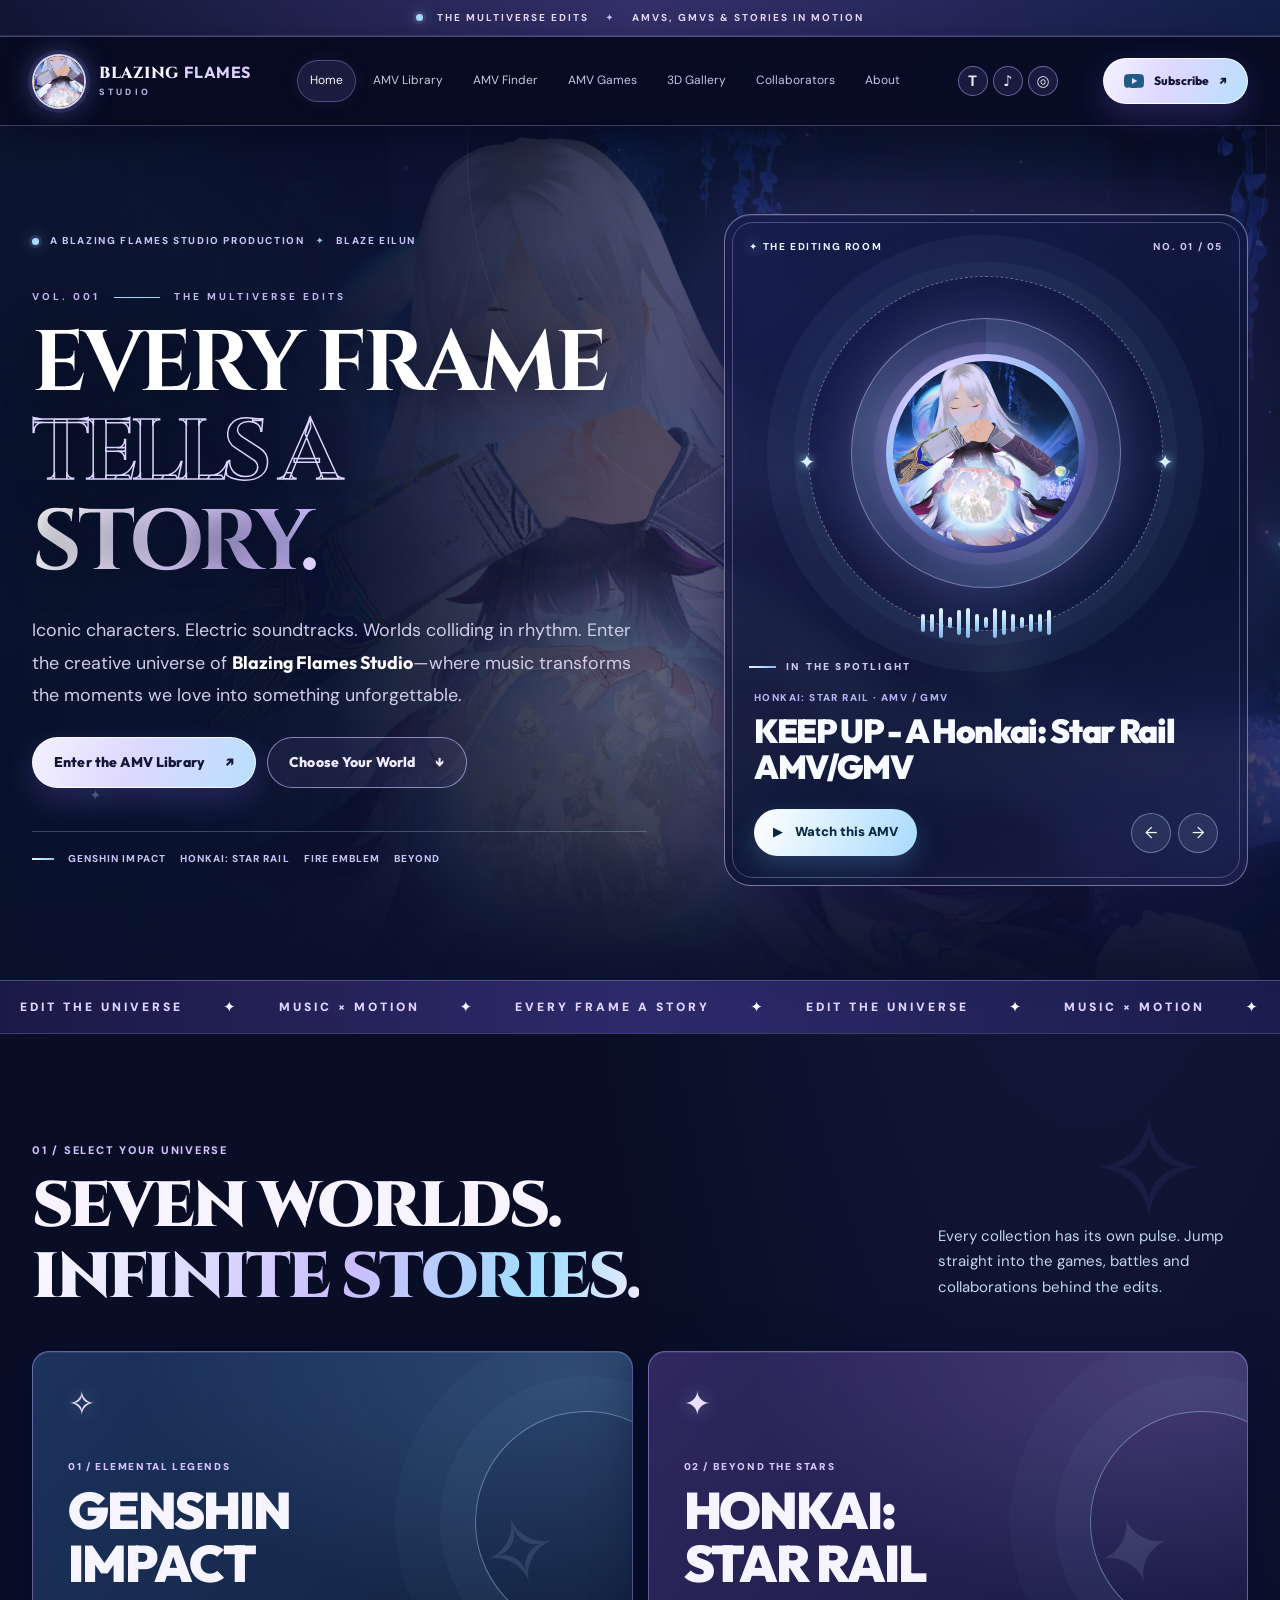
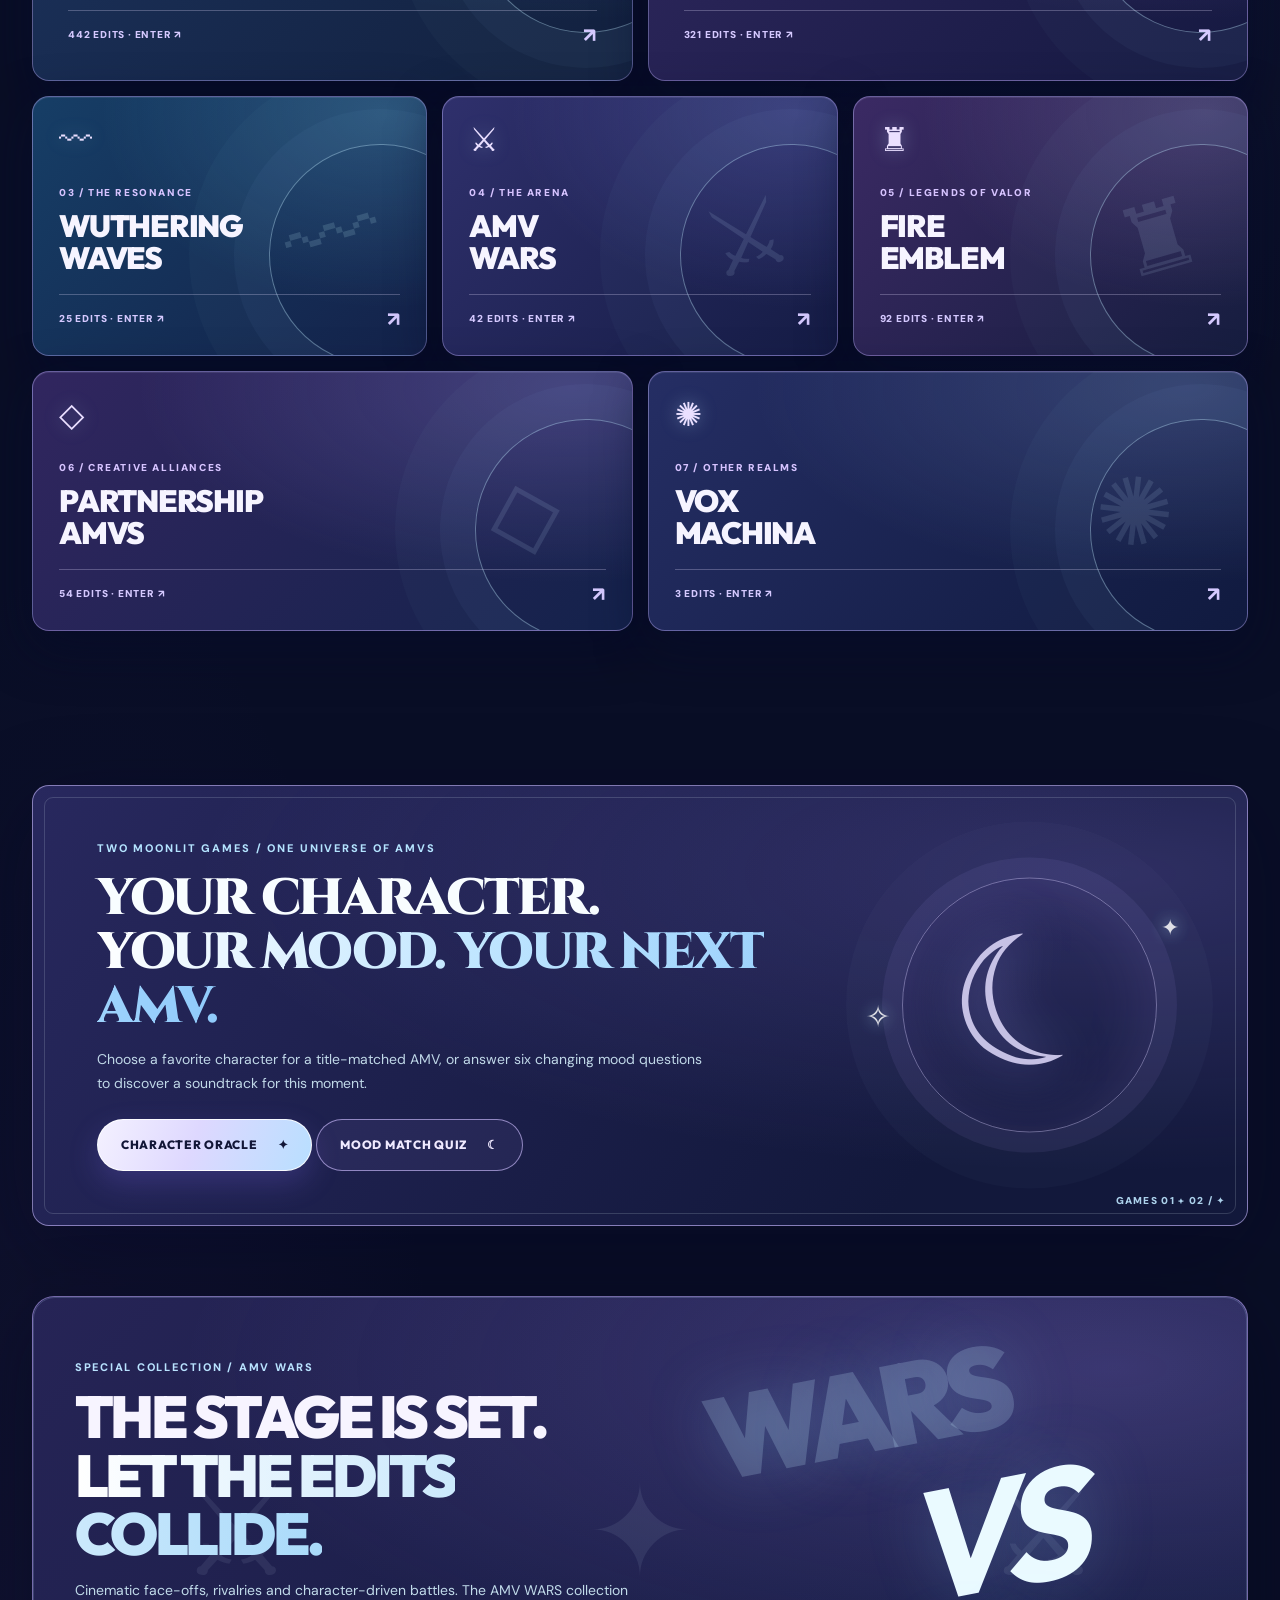
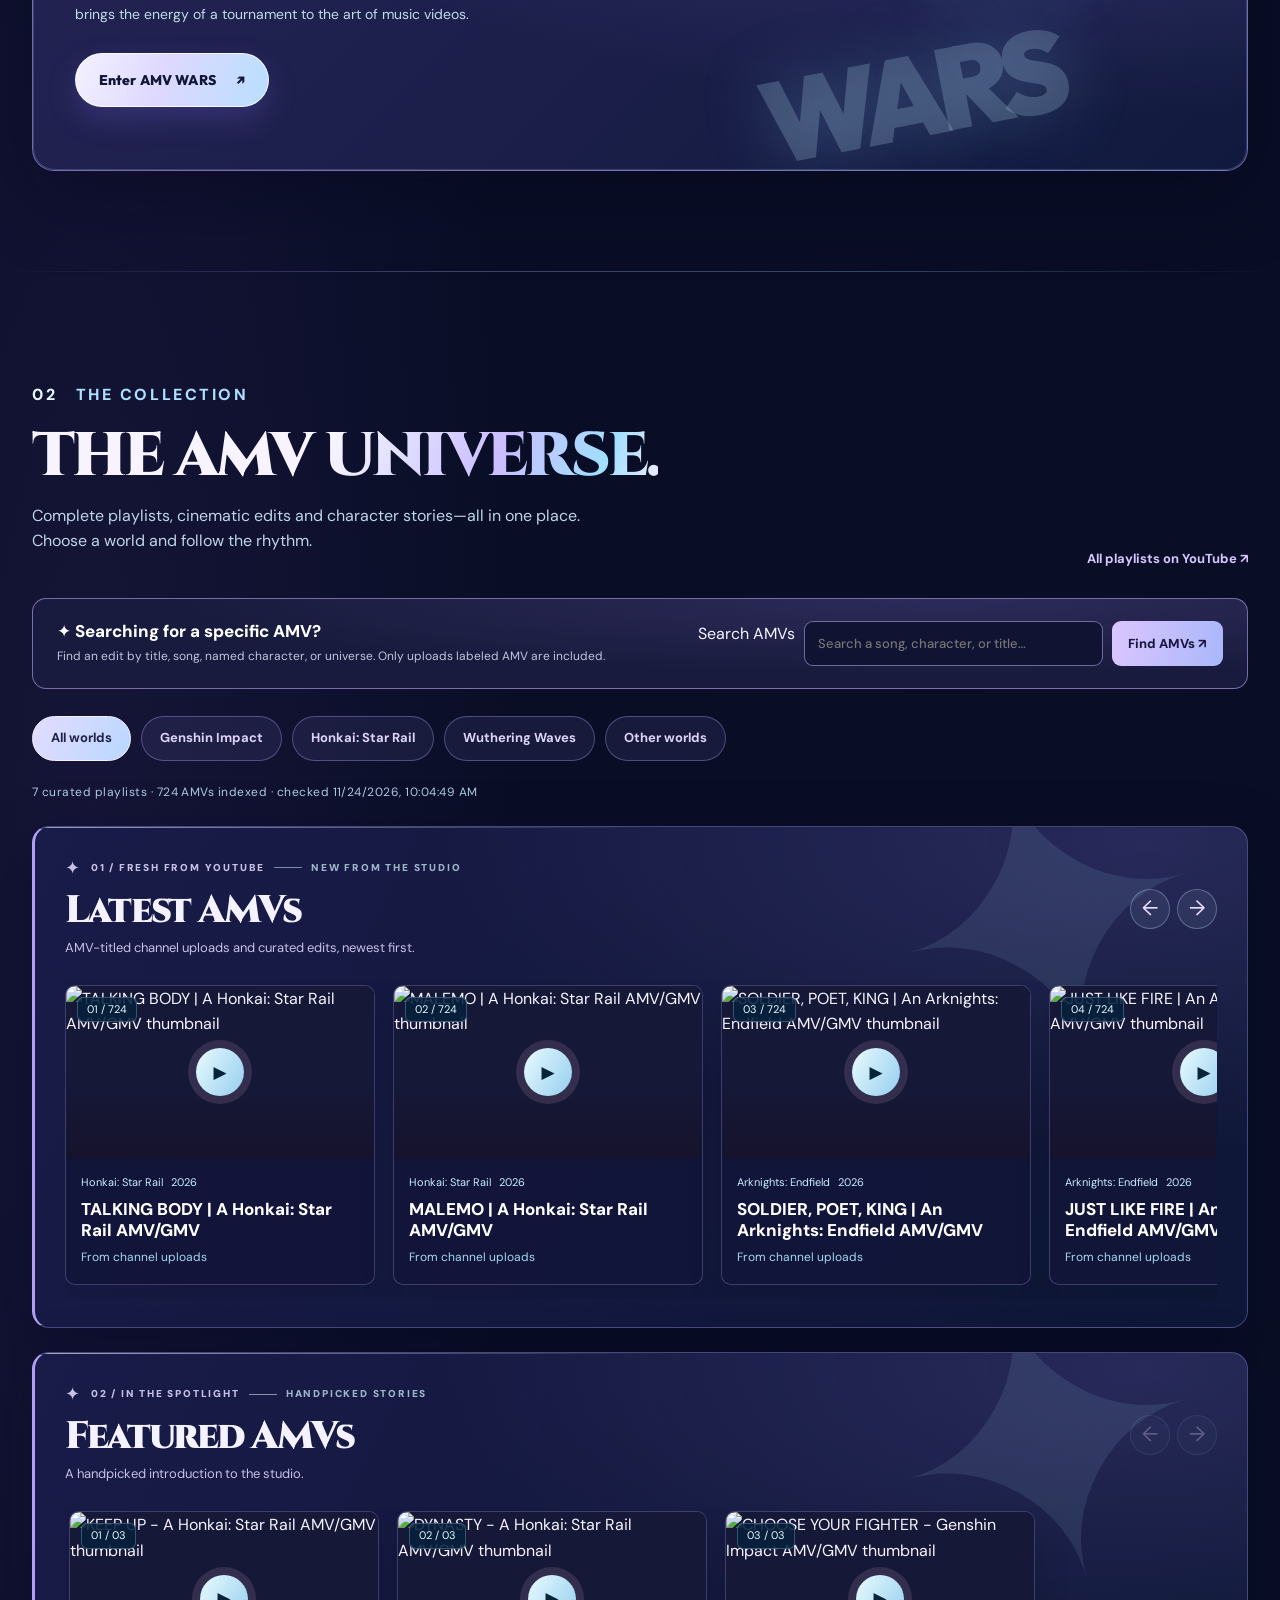
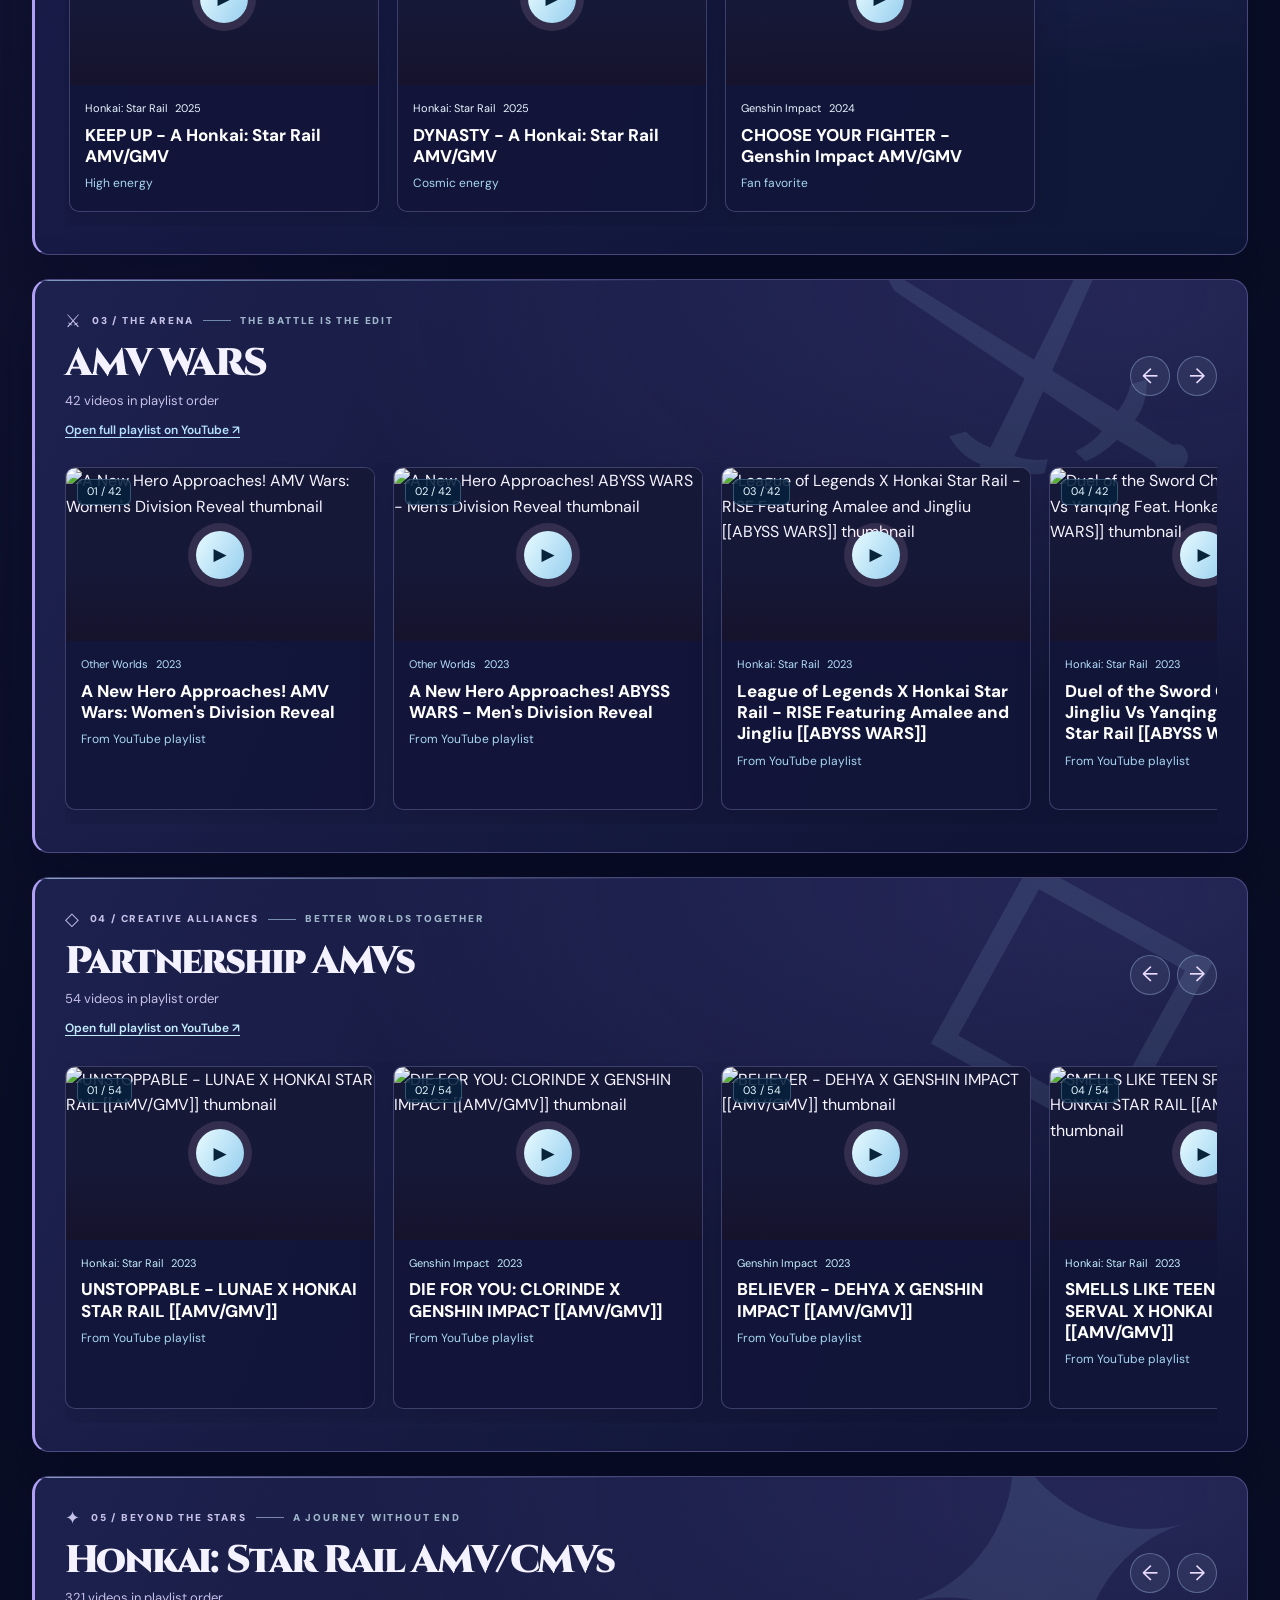
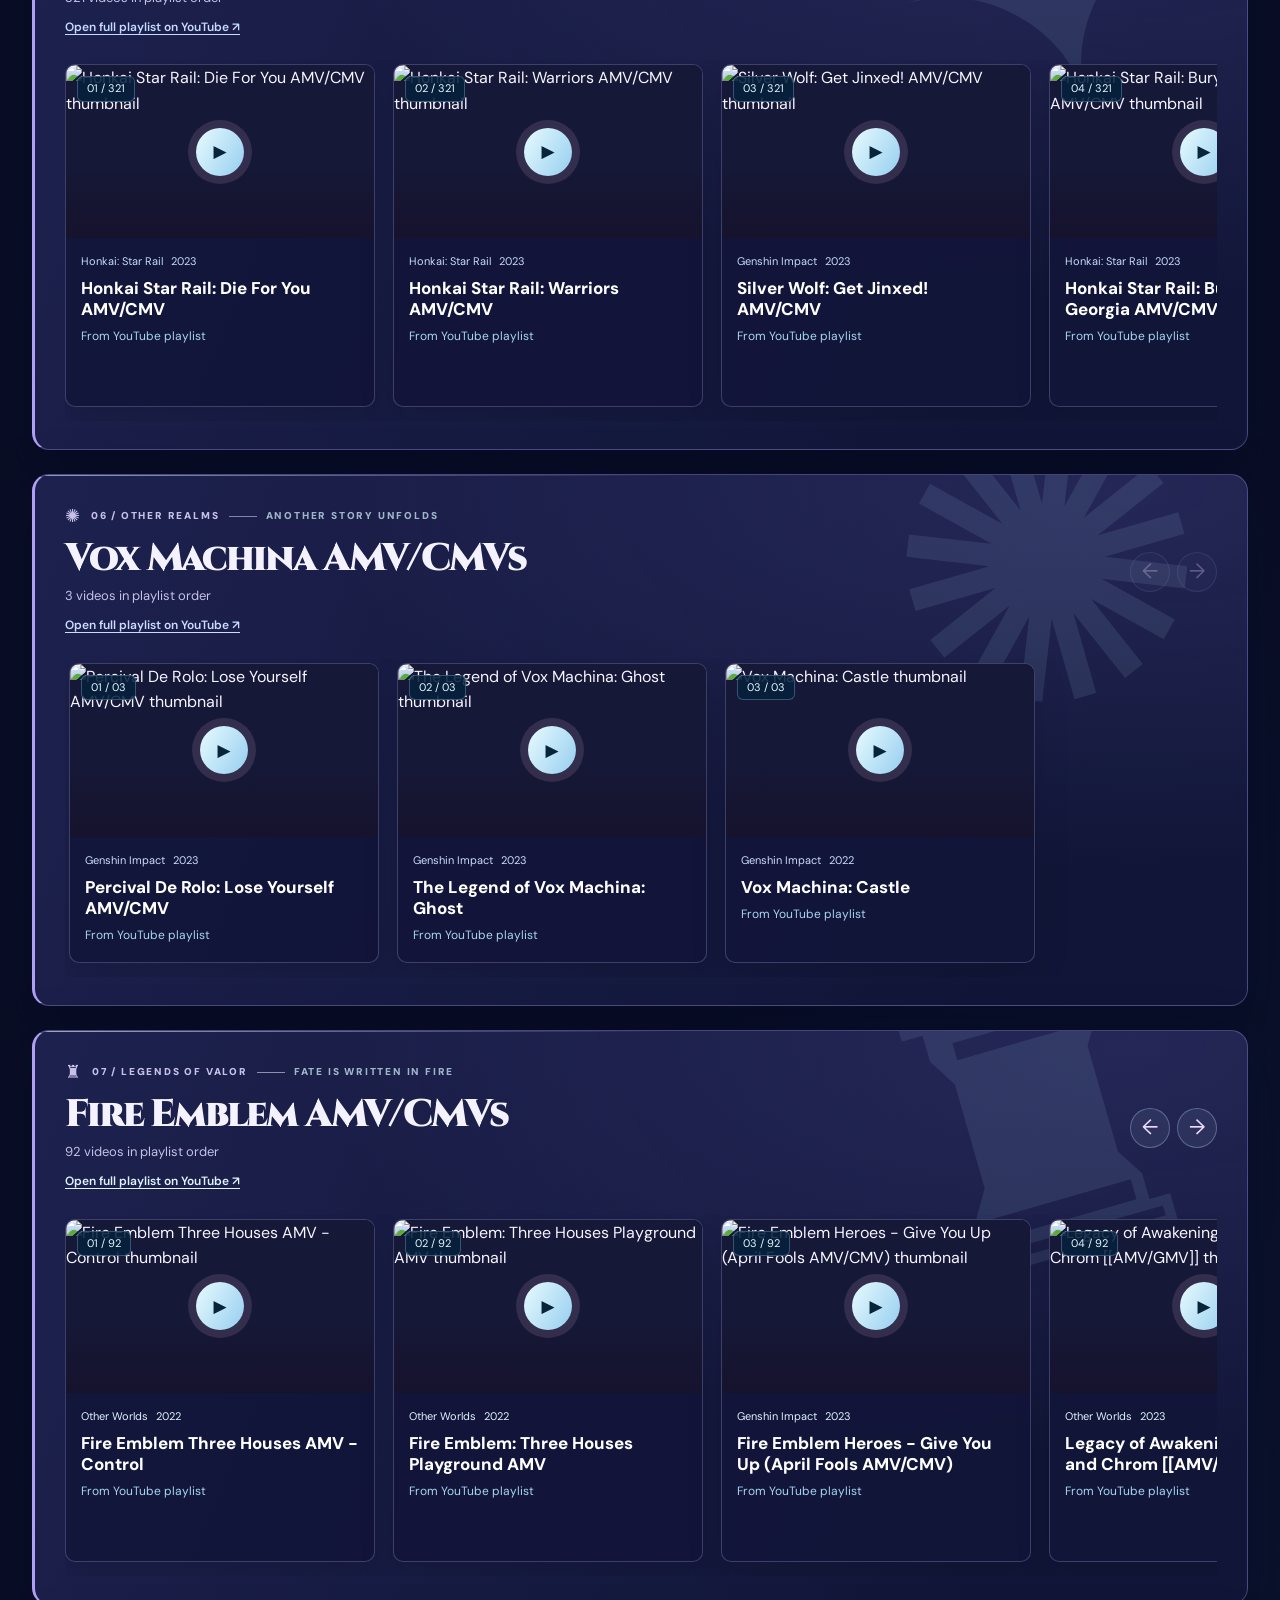
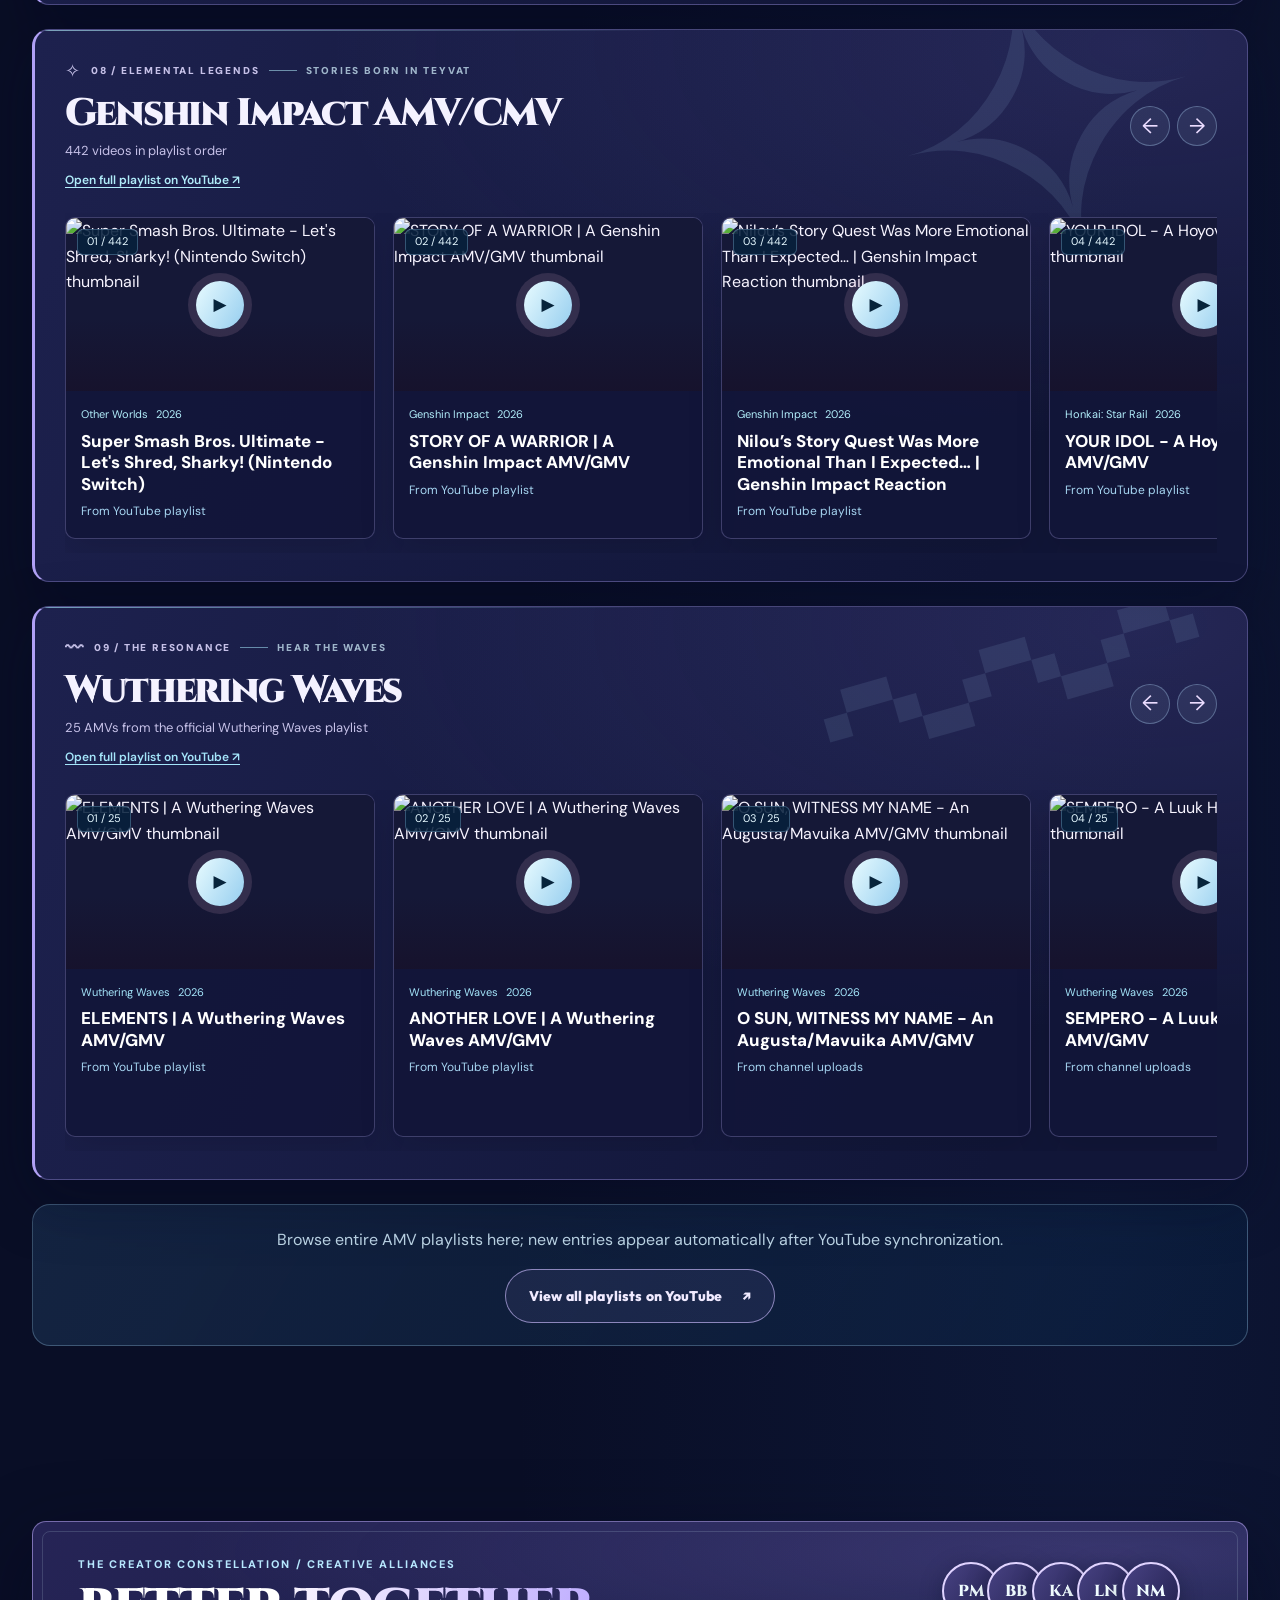
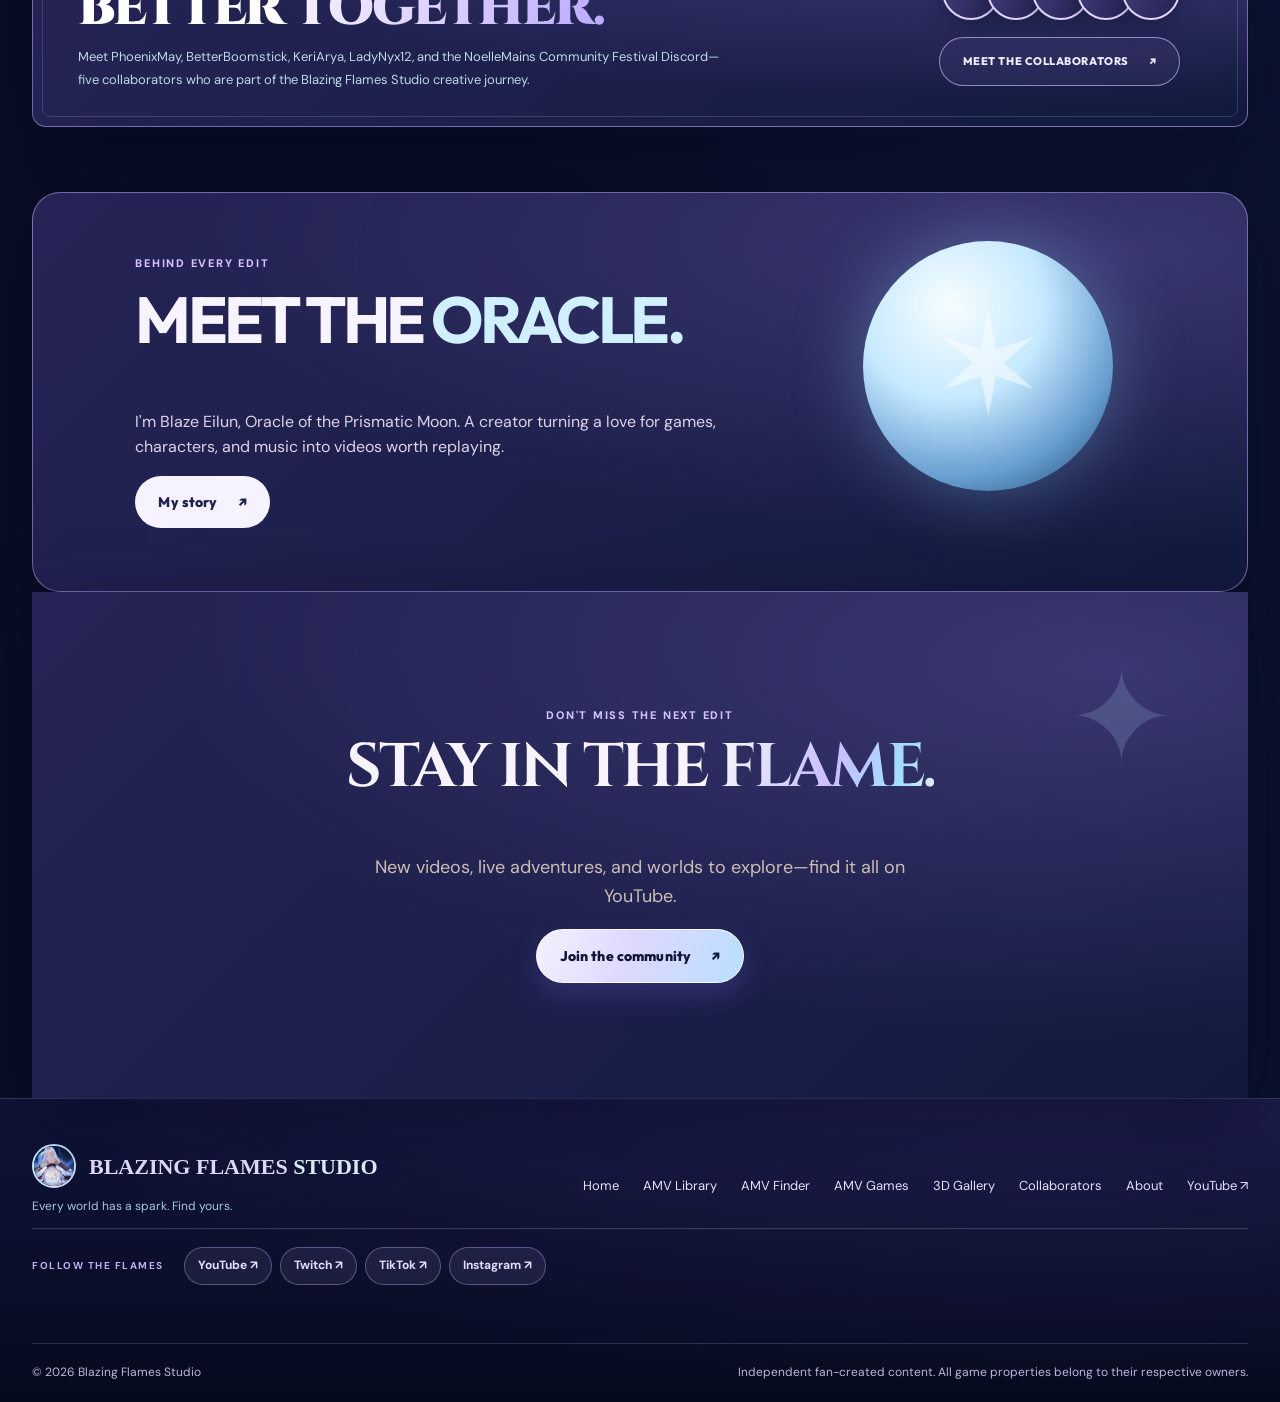
==== commit 7c05a185: "Add homepage entry to Moonlit Mood Match alongside the Character Oracle" ====
--- a/index.html
+++ b/index.html
@@ -27,7 +27,7 @@
   <link rel="stylesheet" href="lunar.css?v=5">
   <script src="videos.js" defer></script>
   <script src="script.js?v=7" defer></script>
-  <link rel="stylesheet" href="moonveil.css?v=2"><link rel="stylesheet" href="social-links.css?v=1"><link rel="stylesheet" href="finder.css?v=1">
+  <link rel="stylesheet" href="moonveil.css?v=3"><link rel="stylesheet" href="social-links.css?v=1"><link rel="stylesheet" href="finder.css?v=1">
 </head>
 <body data-page="home">
   <a class="skip-link" href="#main">Skip to content</a>
@@ -41,12 +41,12 @@
       <nav class="desktop-nav" aria-label="Primary navigation">
         <a class="nav-link active" aria-current="page" href="index.html">Home</a>
         <a class="nav-link" href="#amvs">AMV Library</a><a class="nav-link" href="finder.html">AMV Finder</a>
-        <a class="nav-link" href="amv-game.html">AMV Game</a><a class="nav-link" href="viewer.html">3D Gallery</a><a class="nav-link" href="collaborations.html">Collaborators</a><a class="nav-link" href="about.html">About</a>
+        <a class="nav-link" href="amv-game.html">AMV Games</a><a class="nav-link" href="viewer.html">3D Gallery</a><a class="nav-link" href="collaborations.html">Collaborators</a><a class="nav-link" href="about.html">About</a>
       </nav>
       <div class="social-icons" role="group" aria-label="Blazing Flames Studio social channels"><a href="https://www.twitch.tv/blazingflamesstudio" target="_blank" rel="noopener noreferrer" aria-label="Blazing Flames Studio on Twitch" title="Twitch">T</a><a href="https://www.tiktok.com/@blazingflamesstudio" target="_blank" rel="noopener noreferrer" aria-label="Blazing Flames Studio on TikTok" title="TikTok">♪</a><a href="https://share.google/lZiYgDNlbbzO8L42z" target="_blank" rel="noopener noreferrer" aria-label="Blazing Flames Studio on Instagram" title="Instagram">◎</a></div><a class="nav-subscribe" href="https://www.youtube.com/@BlazingFlamesStudio" target="_blank" rel="noopener noreferrer"><svg viewBox="0 0 24 24" fill="currentColor" aria-hidden="true"><path d="M23.5 6.1a2.9 2.9 0 0 0-2-2C19.7 3.6 12 3.6 12 3.6s-7.7 0-9.5.5a2.9 2.9 0 0 0-2 2A30.3 30.3 0 0 0 0 12a30.3 30.3 0 0 0 .5 5.9 2.9 2.9 0 0 0 2 2c1.8.5 9.5.5 9.5.5s7.7 0 9.5-.5a2.9 2.9 0 0 0 2-2A30.3 30.3 0 0 0 24 12a30.3 30.3 0 0 0-.5-5.9ZM9.6 15.7V8.3l6.3 3.7-6.3 3.7Z"/></svg> Subscribe <span aria-hidden="true">↗</span></a>
       <button class="mobile-toggle" type="button" aria-label="Open menu" aria-expanded="false" aria-controls="mobile-nav"><span></span><span></span><span></span></button>
     </div>
-    <nav id="mobile-nav" class="mobile-nav" aria-label="Mobile navigation" hidden><a href="index.html">Home</a><a href="#amvs">AMV Library</a><a href="finder.html">AMV Finder</a><a href="amv-game.html">AMV Game</a><a href="viewer.html">3D Gallery</a><a href="collaborations.html">Collaborators</a><a href="about.html">About</a><a href="https://www.youtube.com/@BlazingFlamesStudio" target="_blank" rel="noopener noreferrer">YouTube ↗</a><a href="https://www.twitch.tv/blazingflamesstudio" target="_blank" rel="noopener noreferrer">Twitch ↗</a><a href="https://www.tiktok.com/@blazingflamesstudio" target="_blank" rel="noopener noreferrer">TikTok ↗</a><a href="https://share.google/lZiYgDNlbbzO8L42z" target="_blank" rel="noopener noreferrer">Instagram ↗</a></nav>
+    <nav id="mobile-nav" class="mobile-nav" aria-label="Mobile navigation" hidden><a href="index.html">Home</a><a href="#amvs">AMV Library</a><a href="finder.html">AMV Finder</a><a href="amv-game.html">AMV Games</a><a href="viewer.html">3D Gallery</a><a href="collaborations.html">Collaborators</a><a href="about.html">About</a><a href="https://www.youtube.com/@BlazingFlamesStudio" target="_blank" rel="noopener noreferrer">YouTube ↗</a><a href="https://www.twitch.tv/blazingflamesstudio" target="_blank" rel="noopener noreferrer">Twitch ↗</a><a href="https://www.tiktok.com/@blazingflamesstudio" target="_blank" rel="noopener noreferrer">TikTok ↗</a><a href="https://share.google/lZiYgDNlbbzO8L42z" target="_blank" rel="noopener noreferrer">Instagram ↗</a></nav>
   </header>
 
   <main id="main">
@@ -108,12 +108,15 @@
 
     <section class="oracle-teaser container" aria-labelledby="oracle-teaser-heading" id="amv-oracle">
       <div class="oracle-teaser-graphic" aria-hidden="true"><span class="oracle-teaser-moon">☾</span><span class="oracle-teaser-spark-a">✧</span><span class="oracle-teaser-spark-b">✦</span></div>
-      <div class="oracle-teaser-content"><p class="kicker">A NEW INTERACTIVE EXPERIENCE / THE MOONLIT AMV ORACLE</p>
-        <h2 id="oracle-teaser-heading">YOUR FAVORITE CHARACTER.<br><span>YOUR NEXT FAVORITE AMV.</span></h2>
-        <p>Furina? Firefly? Jinhsi? Lucina? Choose a character from your favorite world and let the stars reveal an edit from the Blazing Flames Studio library.</p>
-        <a href="amv-game.html" class="button button-primary">PLAY THE AMV ORACLE <span aria-hidden="true">✦</span></a>
+      <div class="oracle-teaser-content"><p class="kicker">TWO MOONLIT GAMES / ONE UNIVERSE OF AMVS</p>
+        <h2 id="oracle-teaser-heading">YOUR CHARACTER.<br><span>YOUR MOOD. YOUR NEXT AMV.</span></h2>
+        <p>Choose a favorite character for a title-matched AMV, or answer six changing mood questions to discover a soundtrack for this moment.</p>
+        <div class="oracle-teaser-actions">
+          <a href="amv-game.html#oracle-game" class="button button-primary">CHARACTER ORACLE <span aria-hidden="true">✦</span></a>
+          <a href="amv-game.html#mood-game" class="button button-outline">MOOD MATCH QUIZ <span aria-hidden="true">☾</span></a>
+        </div>
       </div>
-      <div class="oracle-teaser-number" aria-hidden="true">GAME 01 / ✦</div>
+      <div class="oracle-teaser-number" aria-hidden="true">GAMES 01 + 02 / ✦</div>
     </section>
 
     <section class="wars-banner container" aria-labelledby="wars-title">
@@ -147,7 +150,7 @@
     <section class="join-section container"><p class="kicker">DON'T MISS THE NEXT EDIT</p><h2>STAY IN THE <span class="gradient-text">FLAME.</span></h2><p>New videos, live adventures, and worlds to explore—find it all on YouTube.</p><a class="button button-primary" href="https://www.youtube.com/@BlazingFlamesStudio" target="_blank" rel="noopener noreferrer">Join the community <span aria-hidden="true">↗</span></a></section>
   </main>
 
-  <footer class="site-footer"><div class="container footer-main"><div><div class="footer-brand"><img src="assets/channel-moonlit.webp?v=2048" width="44" height="44" loading="lazy" alt="" onerror="this.onerror=null;this.src='favicon.svg';"><a class="footer-logo" href="index.html">BLAZING FLAMES <span>STUDIO</span></a></div><p>Every world has a spark. Find yours.</p></div><div class="footer-links"><a href="index.html">Home</a><a href="#amvs">AMV Library</a><a href="finder.html">AMV Finder</a><a href="amv-game.html">AMV Game</a><a href="viewer.html">3D Gallery</a><a href="collaborations.html">Collaborators</a><a href="about.html">About</a><a href="https://www.youtube.com/@BlazingFlamesStudio" target="_blank" rel="noopener noreferrer">YouTube ↗</a></div></div><div class="container social-footer"><span>FOLLOW THE FLAMES</span><nav aria-label="Official social media links"><a href="https://www.youtube.com/@BlazingFlamesStudio" target="_blank" rel="noopener noreferrer">YouTube ↗</a><a href="https://www.twitch.tv/blazingflamesstudio" target="_blank" rel="noopener noreferrer">Twitch ↗</a><a href="https://www.tiktok.com/@blazingflamesstudio" target="_blank" rel="noopener noreferrer">TikTok ↗</a><a href="https://share.google/lZiYgDNlbbzO8L42z" target="_blank" rel="noopener noreferrer">Instagram ↗</a></nav></div><div class="container footer-bottom"><span>© <span class="current-year">2026</span> Blazing Flames Studio</span><span>Independent fan-created content. All game properties belong to their respective owners.</span></div></footer>
+  <footer class="site-footer"><div class="container footer-main"><div><div class="footer-brand"><img src="assets/channel-moonlit.webp?v=2048" width="44" height="44" loading="lazy" alt="" onerror="this.onerror=null;this.src='favicon.svg';"><a class="footer-logo" href="index.html">BLAZING FLAMES <span>STUDIO</span></a></div><p>Every world has a spark. Find yours.</p></div><div class="footer-links"><a href="index.html">Home</a><a href="#amvs">AMV Library</a><a href="finder.html">AMV Finder</a><a href="amv-game.html">AMV Games</a><a href="viewer.html">3D Gallery</a><a href="collaborations.html">Collaborators</a><a href="about.html">About</a><a href="https://www.youtube.com/@BlazingFlamesStudio" target="_blank" rel="noopener noreferrer">YouTube ↗</a></div></div><div class="container social-footer"><span>FOLLOW THE FLAMES</span><nav aria-label="Official social media links"><a href="https://www.youtube.com/@BlazingFlamesStudio" target="_blank" rel="noopener noreferrer">YouTube ↗</a><a href="https://www.twitch.tv/blazingflamesstudio" target="_blank" rel="noopener noreferrer">Twitch ↗</a><a href="https://www.tiktok.com/@blazingflamesstudio" target="_blank" rel="noopener noreferrer">TikTok ↗</a><a href="https://share.google/lZiYgDNlbbzO8L42z" target="_blank" rel="noopener noreferrer">Instagram ↗</a></nav></div><div class="container footer-bottom"><span>© <span class="current-year">2026</span> Blazing Flames Studio</span><span>Independent fan-created content. All game properties belong to their respective owners.</span></div></footer>
   <dialog id="video-modal" class="video-modal" aria-label="Video player"><div class="modal-heading"><div><span class="modal-eyebrow">NOW PLAYING</span><h3 id="modal-title">AMV</h3></div><button type="button" class="modal-close" aria-label="Close video player">✕</button></div><div class="video-frame" id="video-frame"></div><a class="modal-youtube" id="modal-youtube" href="https://www.youtube.com/@BlazingFlamesStudio" target="_blank" rel="noopener noreferrer">Watch on YouTube ↗</a></dialog>
 <script src="pwa.js?v=2" defer></script>
 </body>
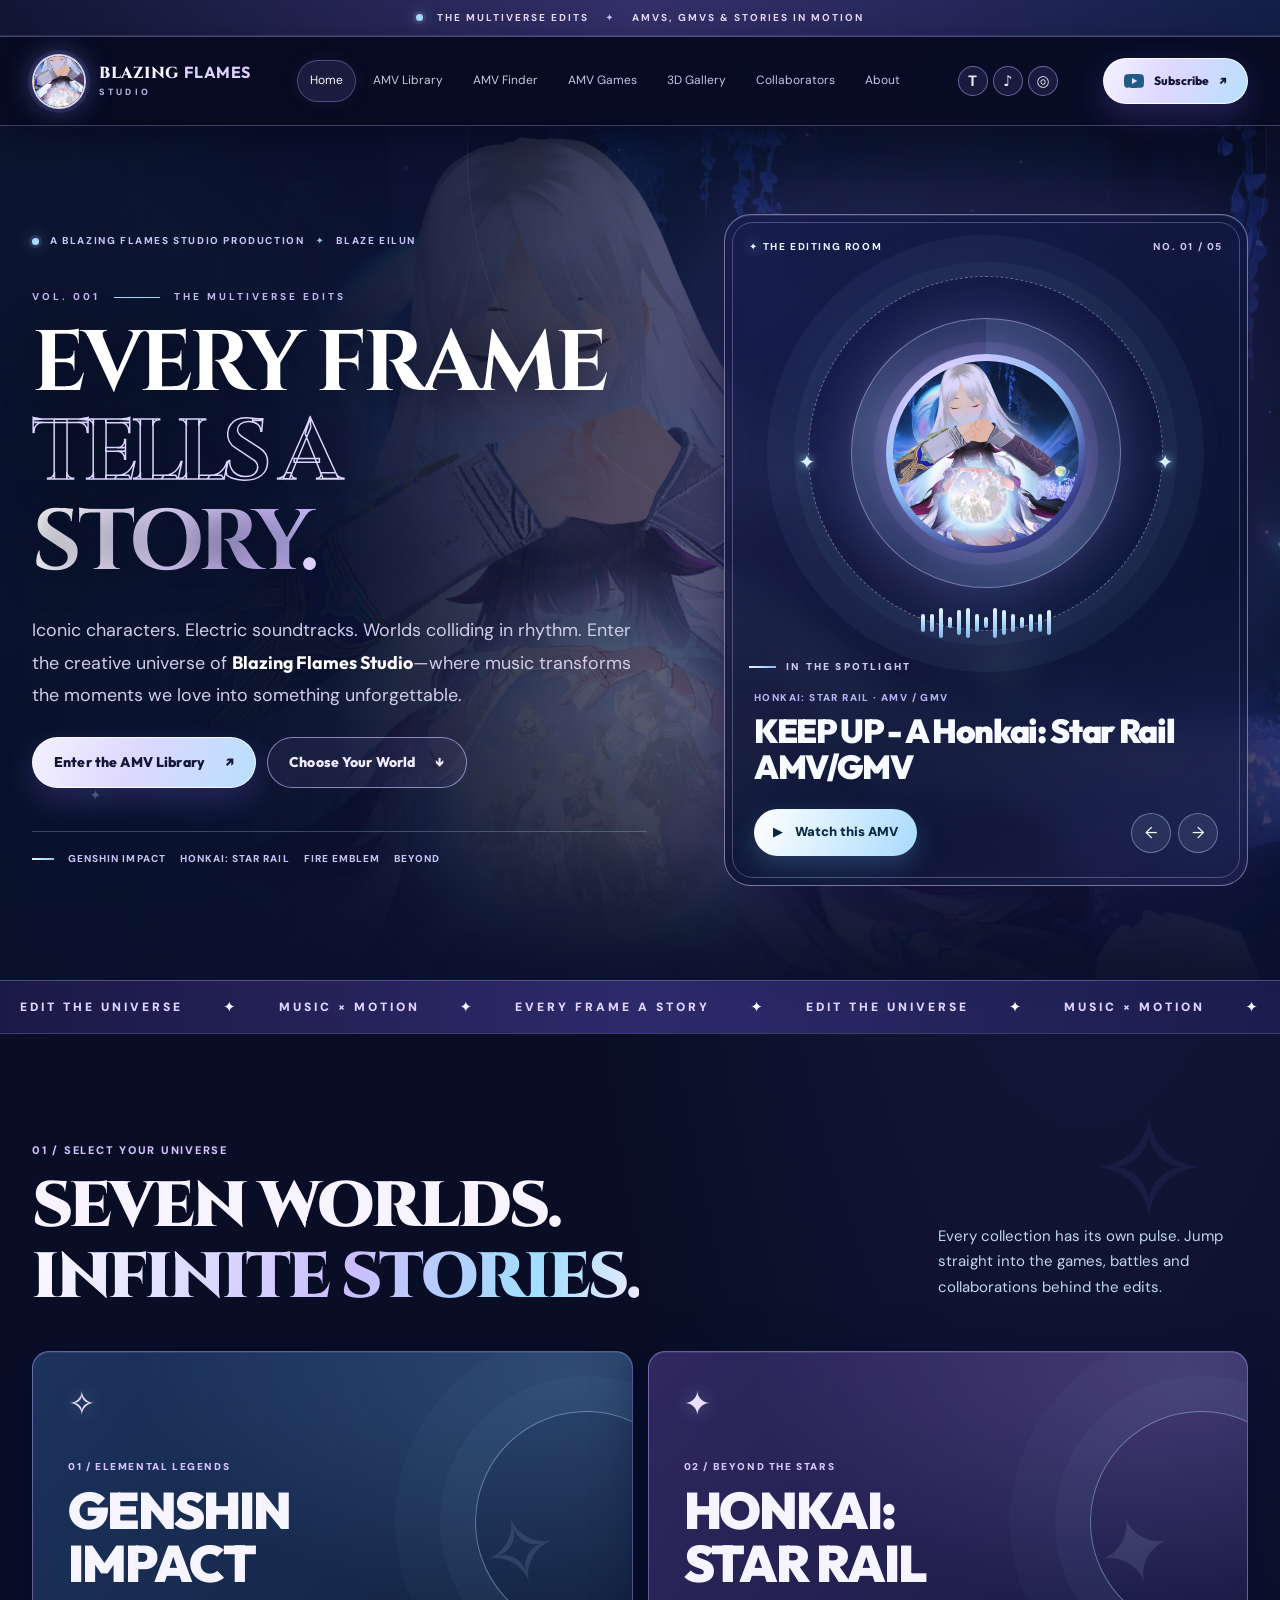
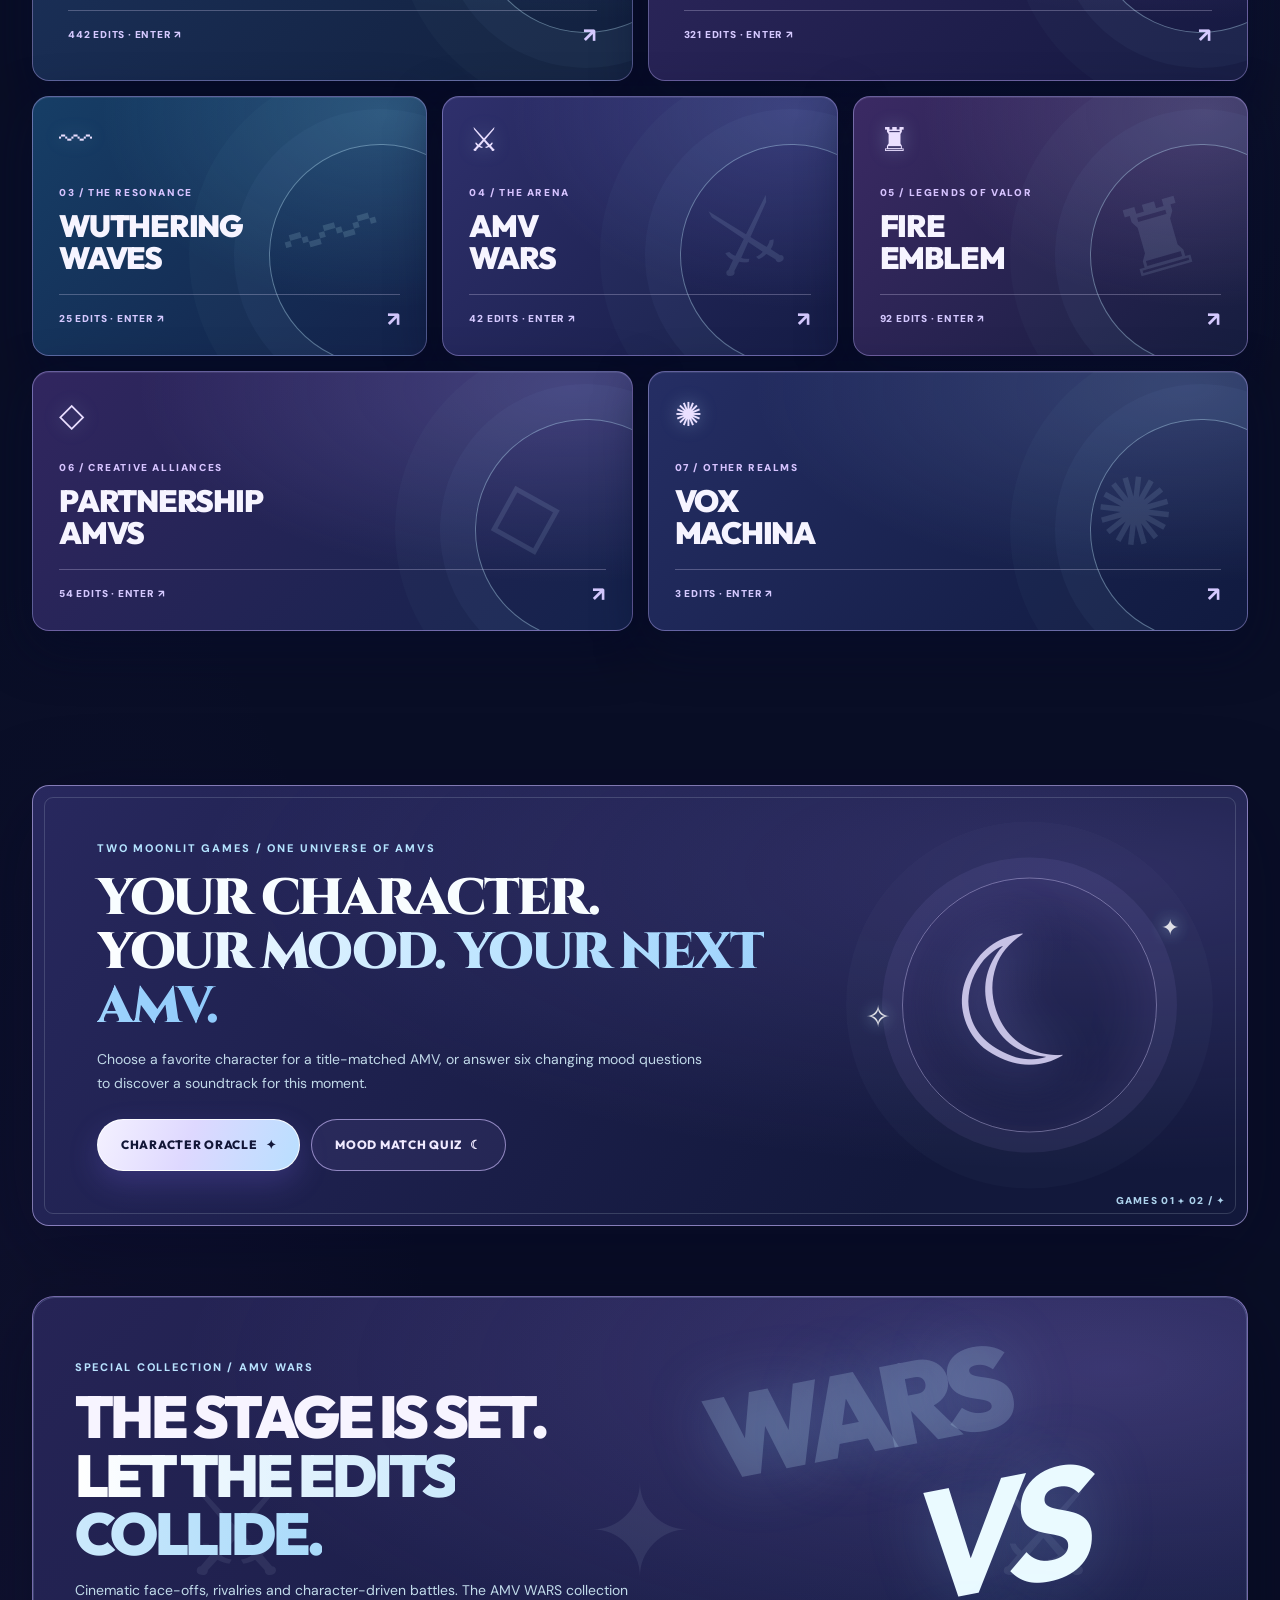
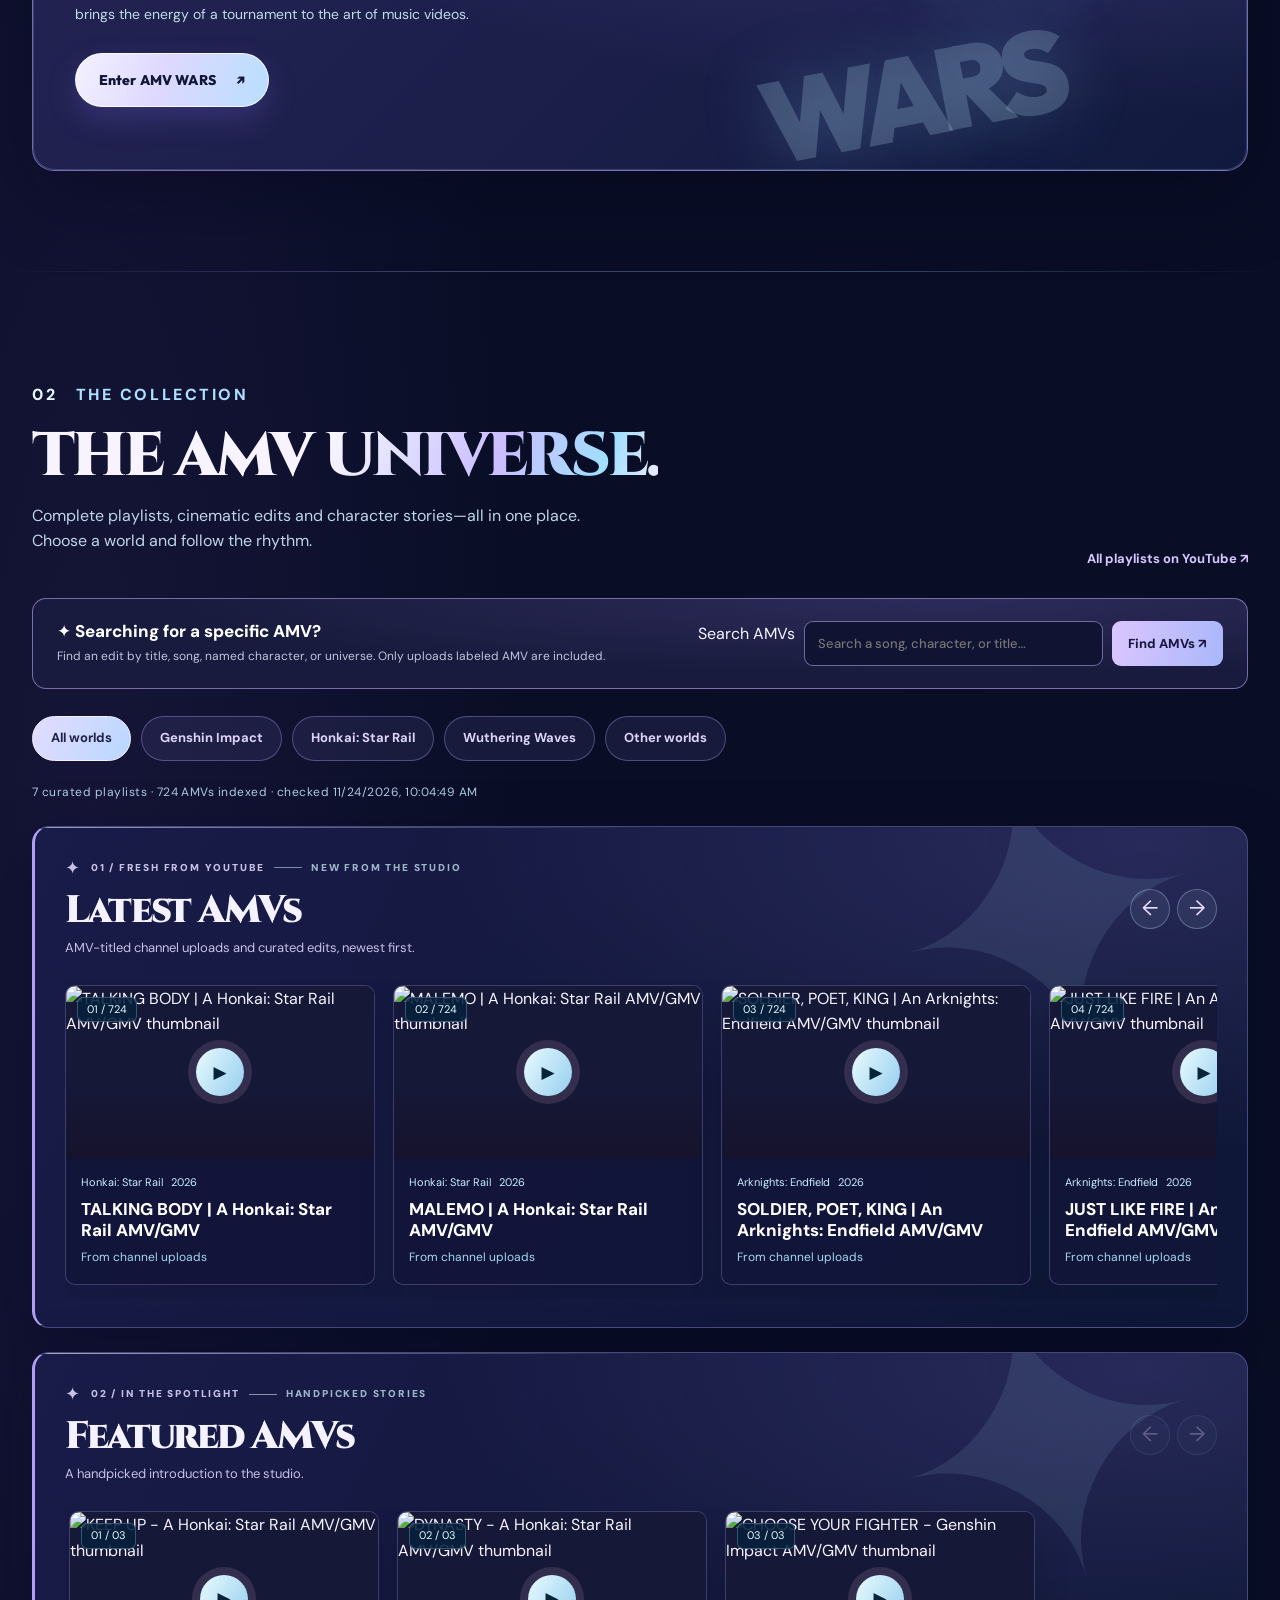
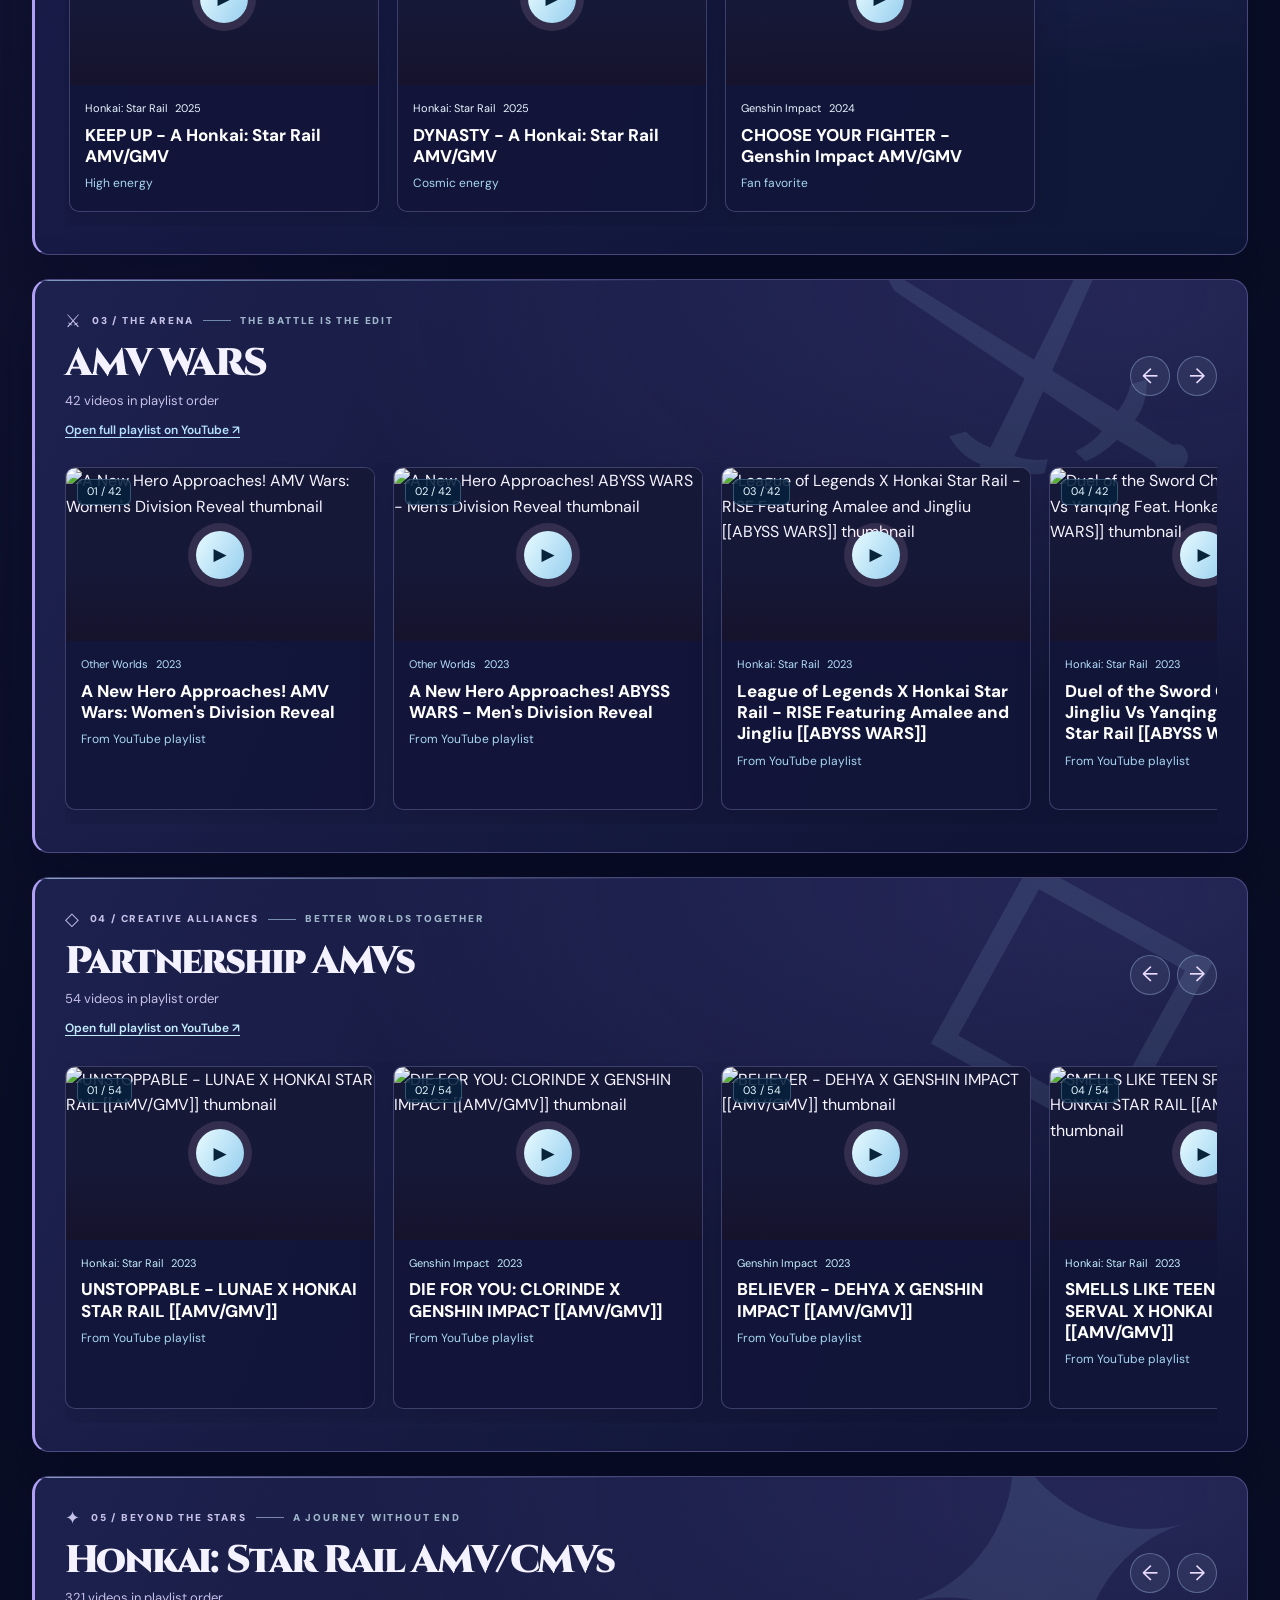
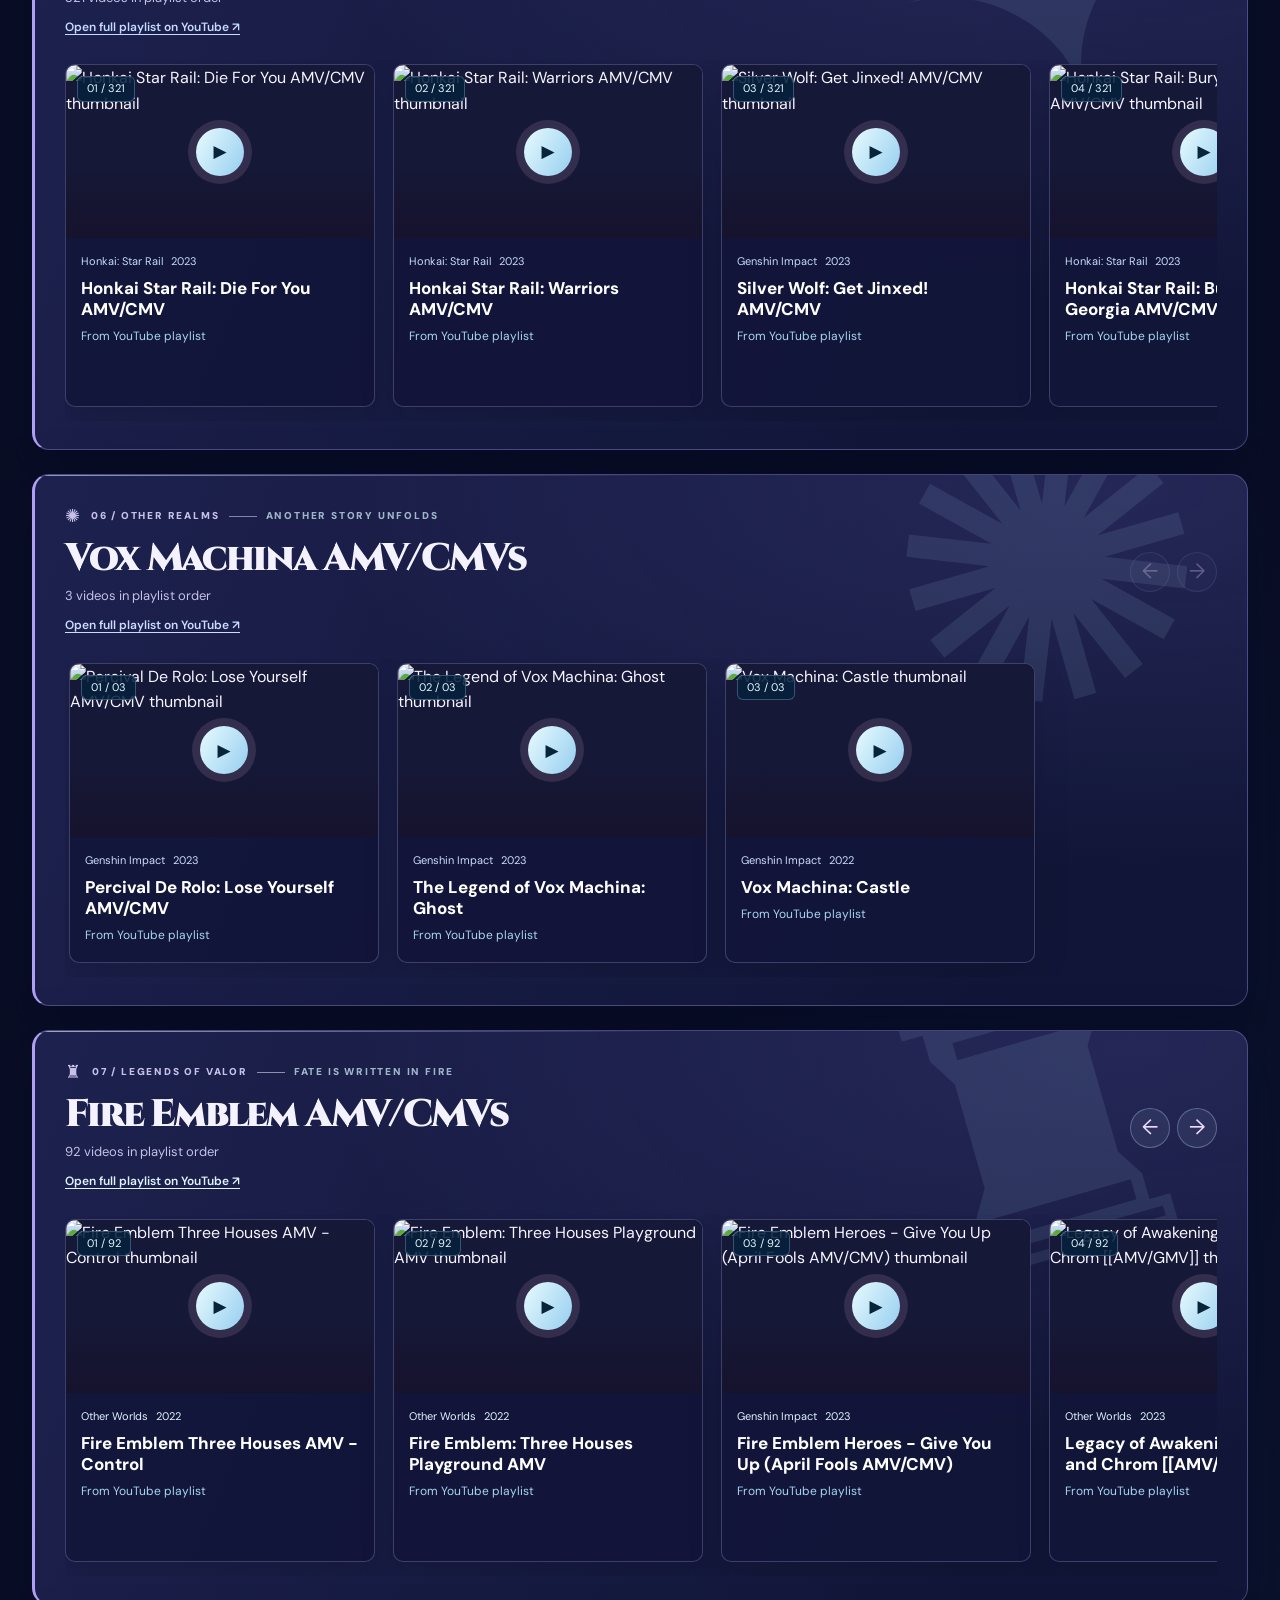
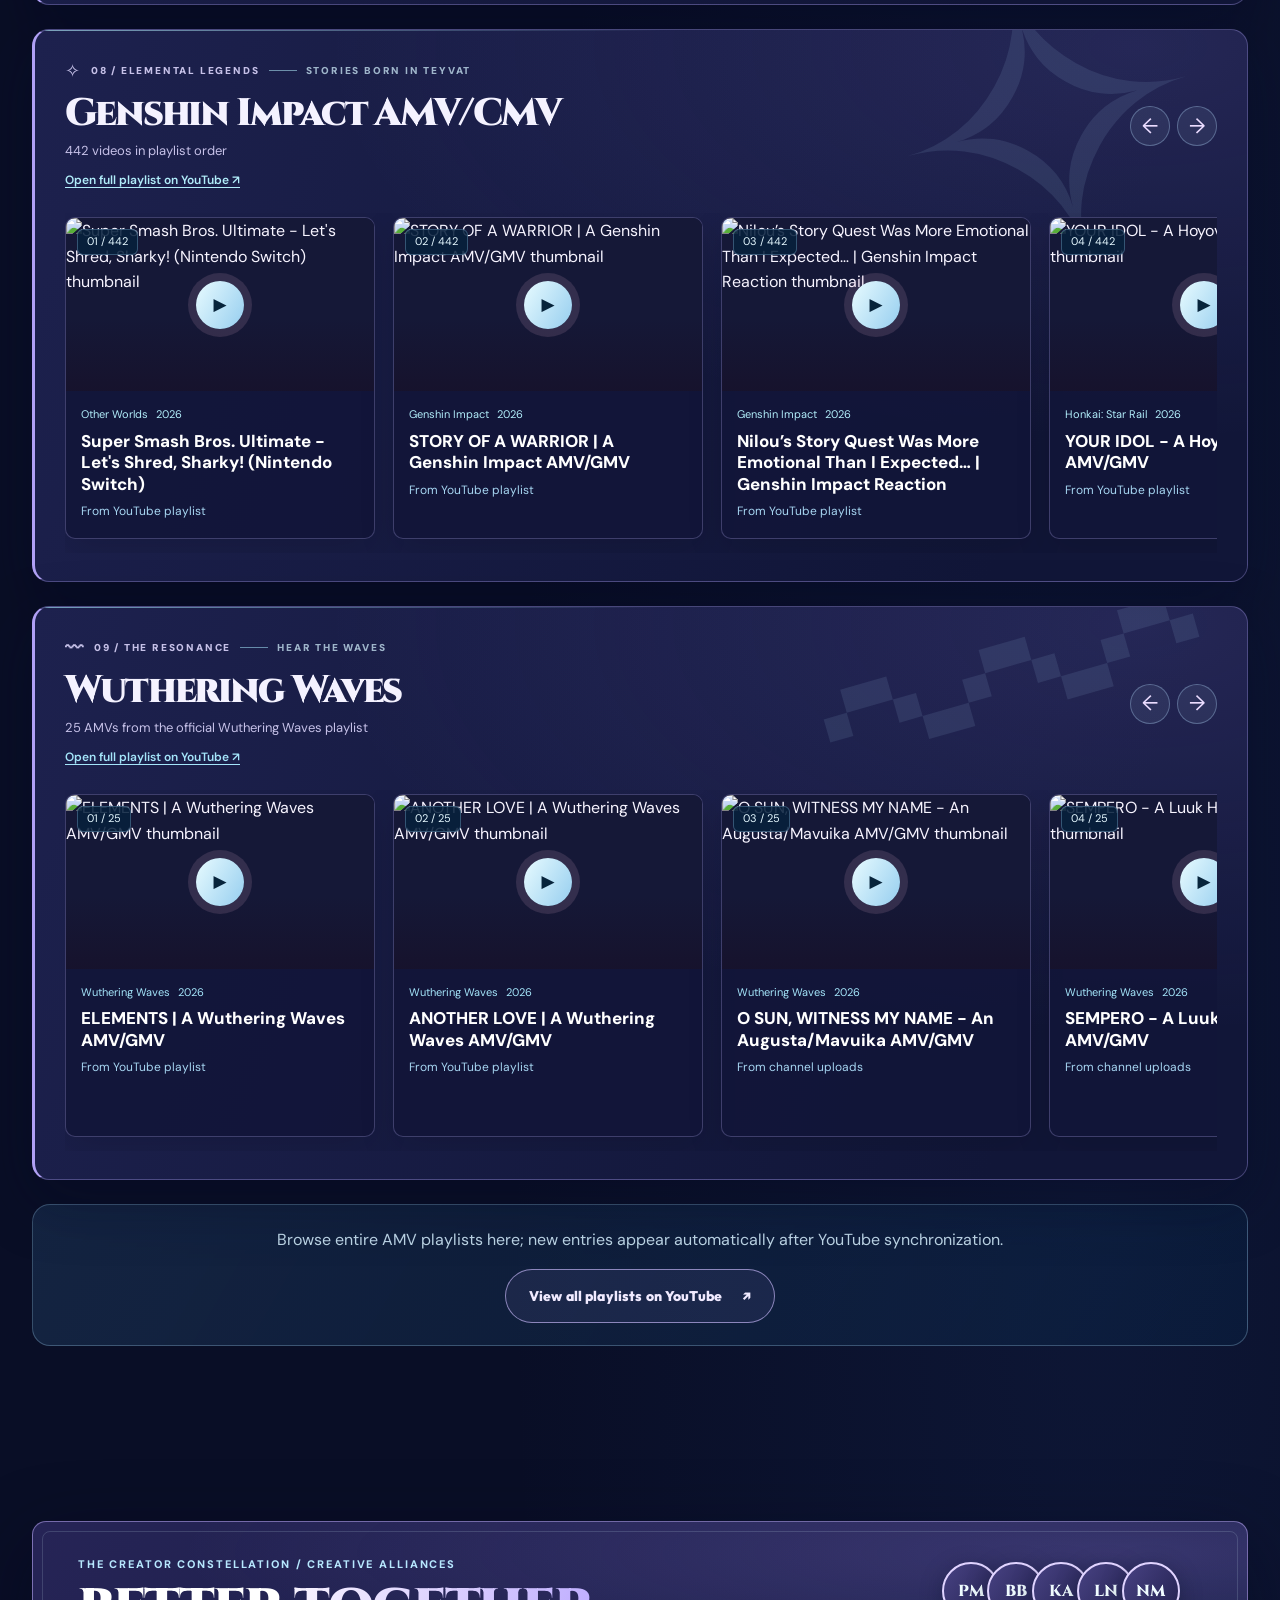
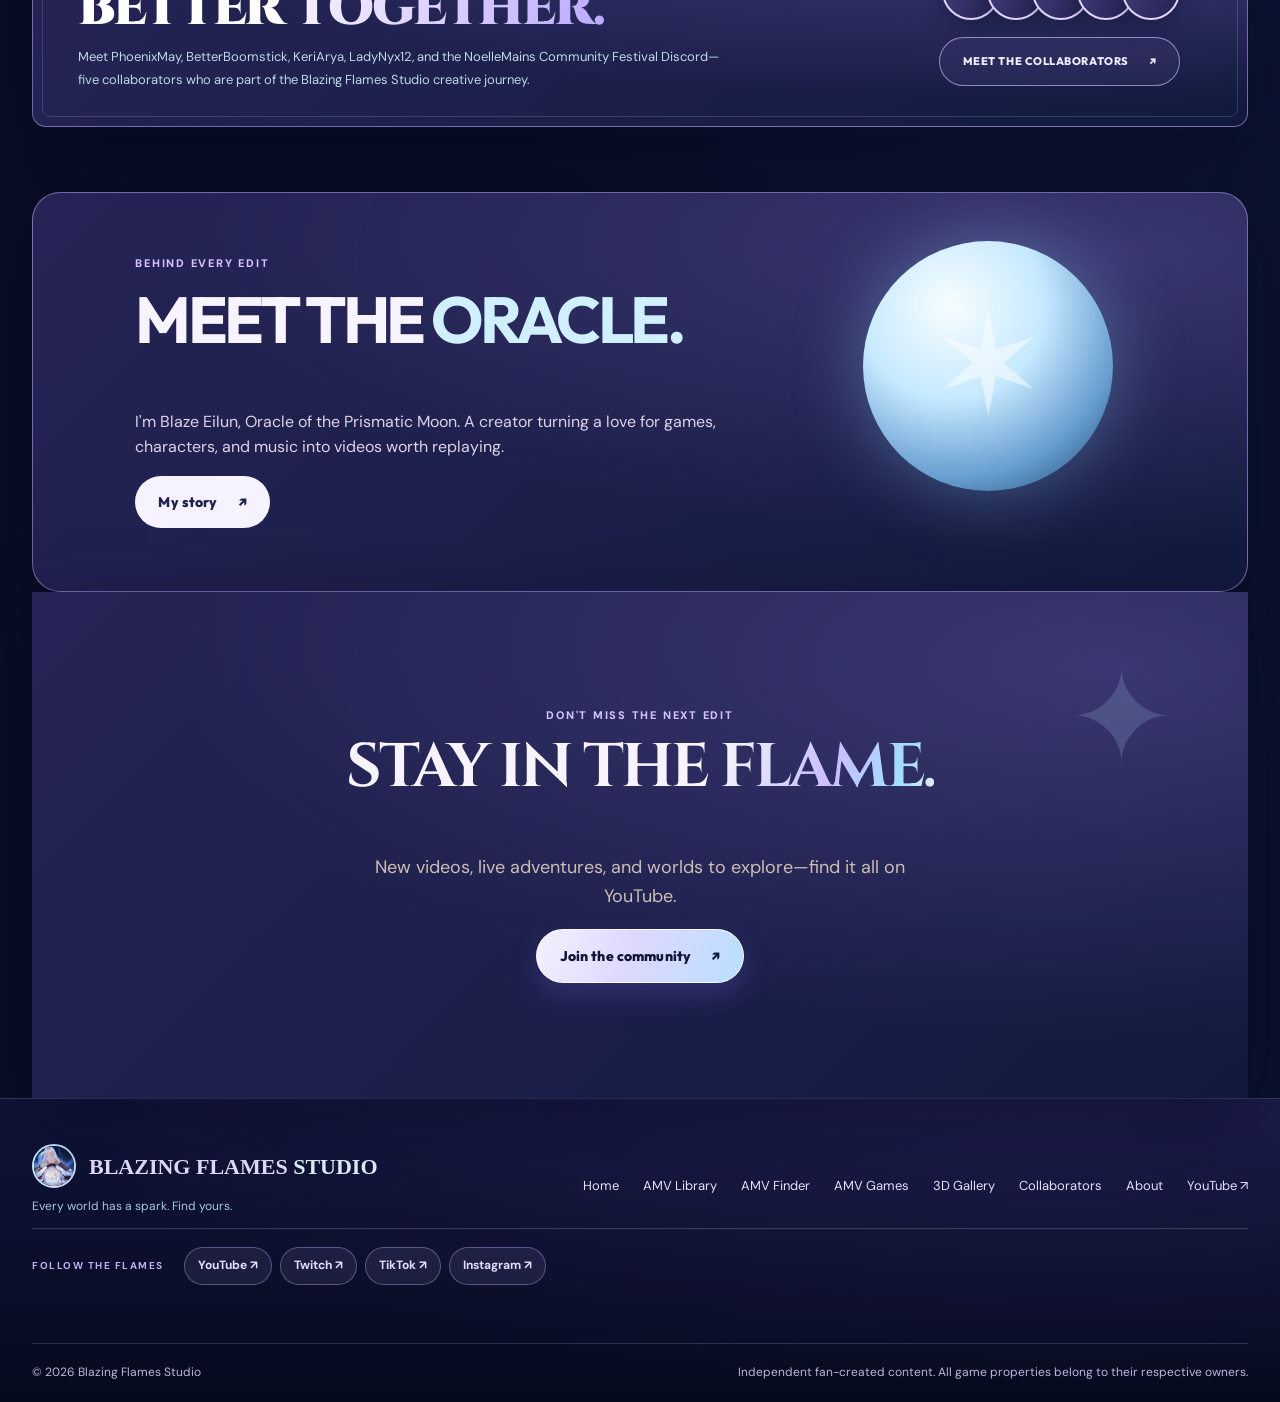
==== commit d0eba283: "Refresh installable app navigation with both AMV games" ====
--- a/index.html
+++ b/index.html
@@ -152,6 +152,6 @@
 
   <footer class="site-footer"><div class="container footer-main"><div><div class="footer-brand"><img src="assets/channel-moonlit.webp?v=2048" width="44" height="44" loading="lazy" alt="" onerror="this.onerror=null;this.src='favicon.svg';"><a class="footer-logo" href="index.html">BLAZING FLAMES <span>STUDIO</span></a></div><p>Every world has a spark. Find yours.</p></div><div class="footer-links"><a href="index.html">Home</a><a href="#amvs">AMV Library</a><a href="finder.html">AMV Finder</a><a href="amv-game.html">AMV Games</a><a href="viewer.html">3D Gallery</a><a href="collaborations.html">Collaborators</a><a href="about.html">About</a><a href="https://www.youtube.com/@BlazingFlamesStudio" target="_blank" rel="noopener noreferrer">YouTube ↗</a></div></div><div class="container social-footer"><span>FOLLOW THE FLAMES</span><nav aria-label="Official social media links"><a href="https://www.youtube.com/@BlazingFlamesStudio" target="_blank" rel="noopener noreferrer">YouTube ↗</a><a href="https://www.twitch.tv/blazingflamesstudio" target="_blank" rel="noopener noreferrer">Twitch ↗</a><a href="https://www.tiktok.com/@blazingflamesstudio" target="_blank" rel="noopener noreferrer">TikTok ↗</a><a href="https://share.google/lZiYgDNlbbzO8L42z" target="_blank" rel="noopener noreferrer">Instagram ↗</a></nav></div><div class="container footer-bottom"><span>© <span class="current-year">2026</span> Blazing Flames Studio</span><span>Independent fan-created content. All game properties belong to their respective owners.</span></div></footer>
   <dialog id="video-modal" class="video-modal" aria-label="Video player"><div class="modal-heading"><div><span class="modal-eyebrow">NOW PLAYING</span><h3 id="modal-title">AMV</h3></div><button type="button" class="modal-close" aria-label="Close video player">✕</button></div><div class="video-frame" id="video-frame"></div><a class="modal-youtube" id="modal-youtube" href="https://www.youtube.com/@BlazingFlamesStudio" target="_blank" rel="noopener noreferrer">Watch on YouTube ↗</a></dialog>
-<script src="pwa.js?v=2" defer></script>
+<script src="pwa.js?v=3" defer></script>
 </body>
 </html>
--- a/moonveil.css
+++ b/moonveil.css
@@ -347,3 +347,8 @@
 .cinema-description strong{color:#fff}
 .cinema-index{color:#c0b6ea}
 .cinema-feature-series,.oracle-result-overline{color:#b8b4f4}
+
+/* Two independent AMV discovery games on the homepage. */
+.oracle-teaser-actions{display:flex;flex-wrap:wrap;gap:11px;align-items:center;margin-top:18px}
+.oracle-teaser-actions .button{max-width:100%;white-space:normal;text-align:center;justify-content:center;gap:8px}
+@media(max-width:590px){.oracle-teaser-actions{flex-direction:column;align-items:stretch}.oracle-teaser-actions .button{width:100%}}
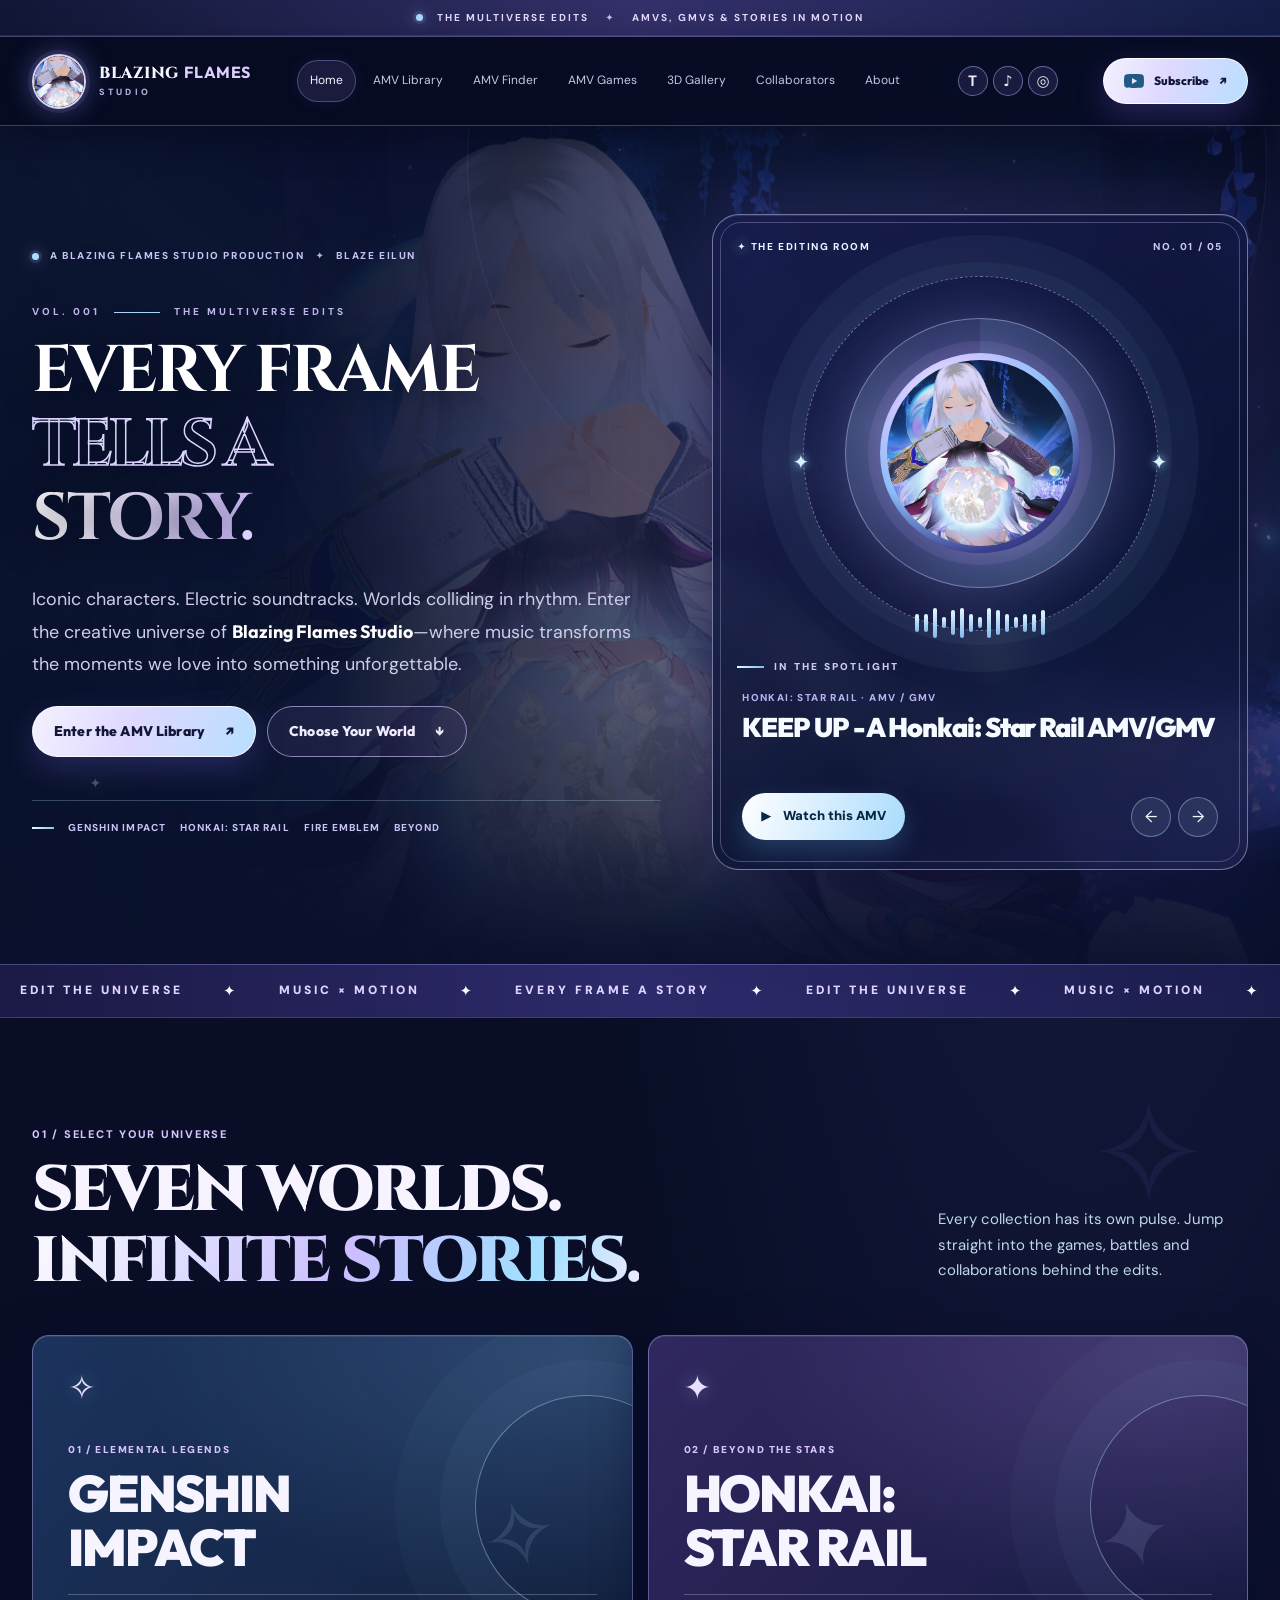
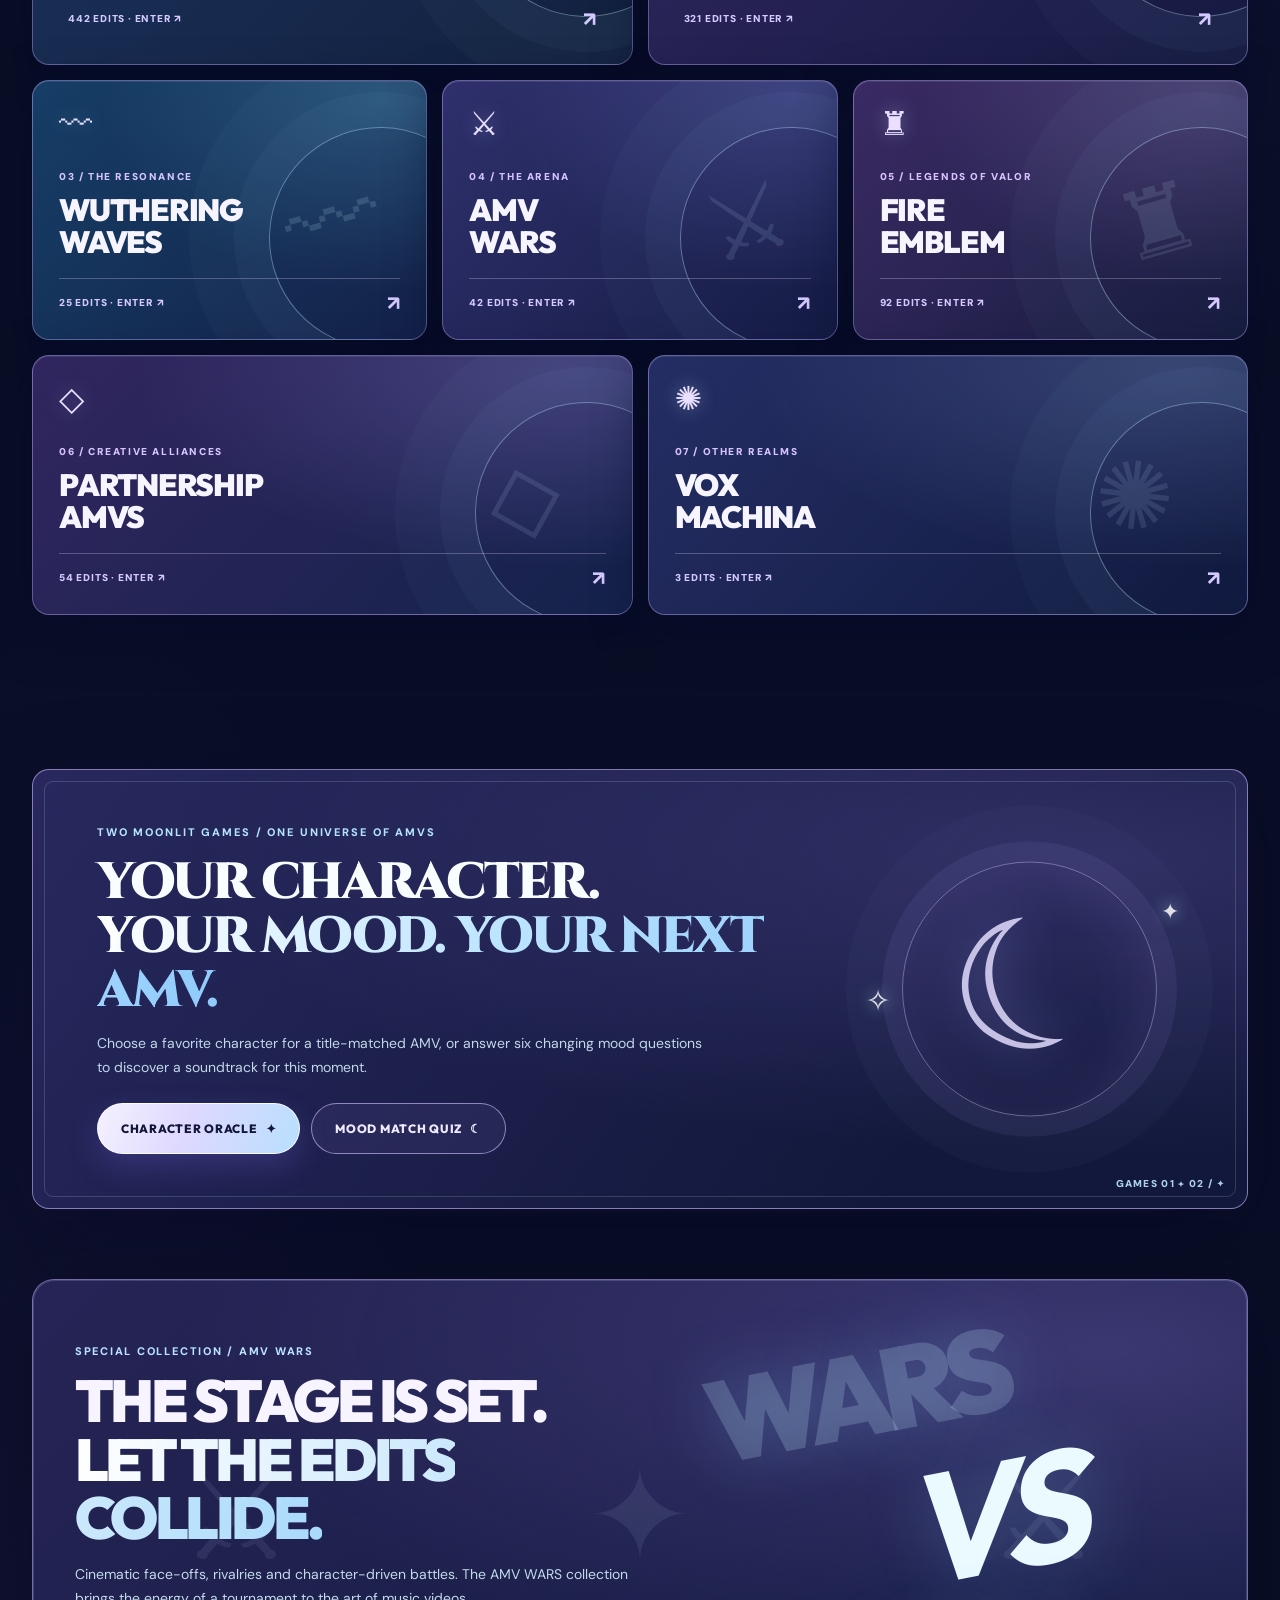
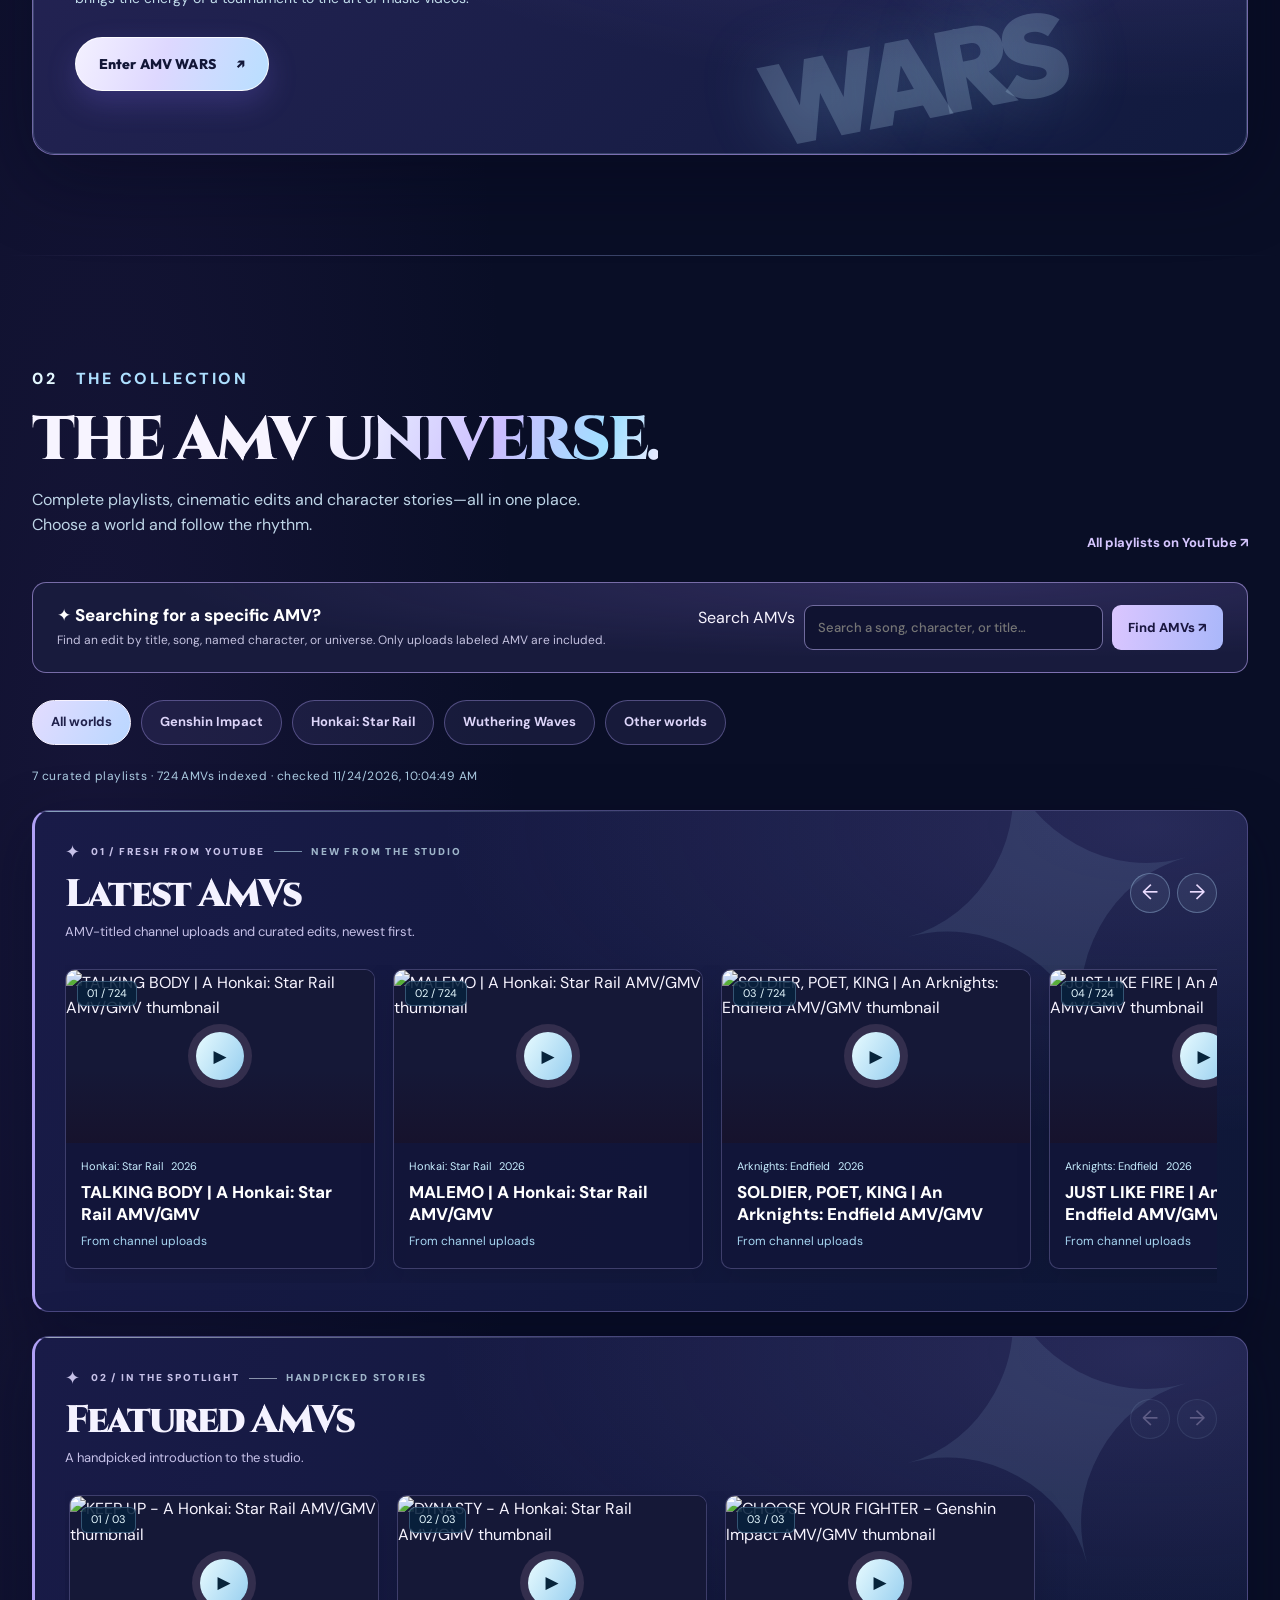
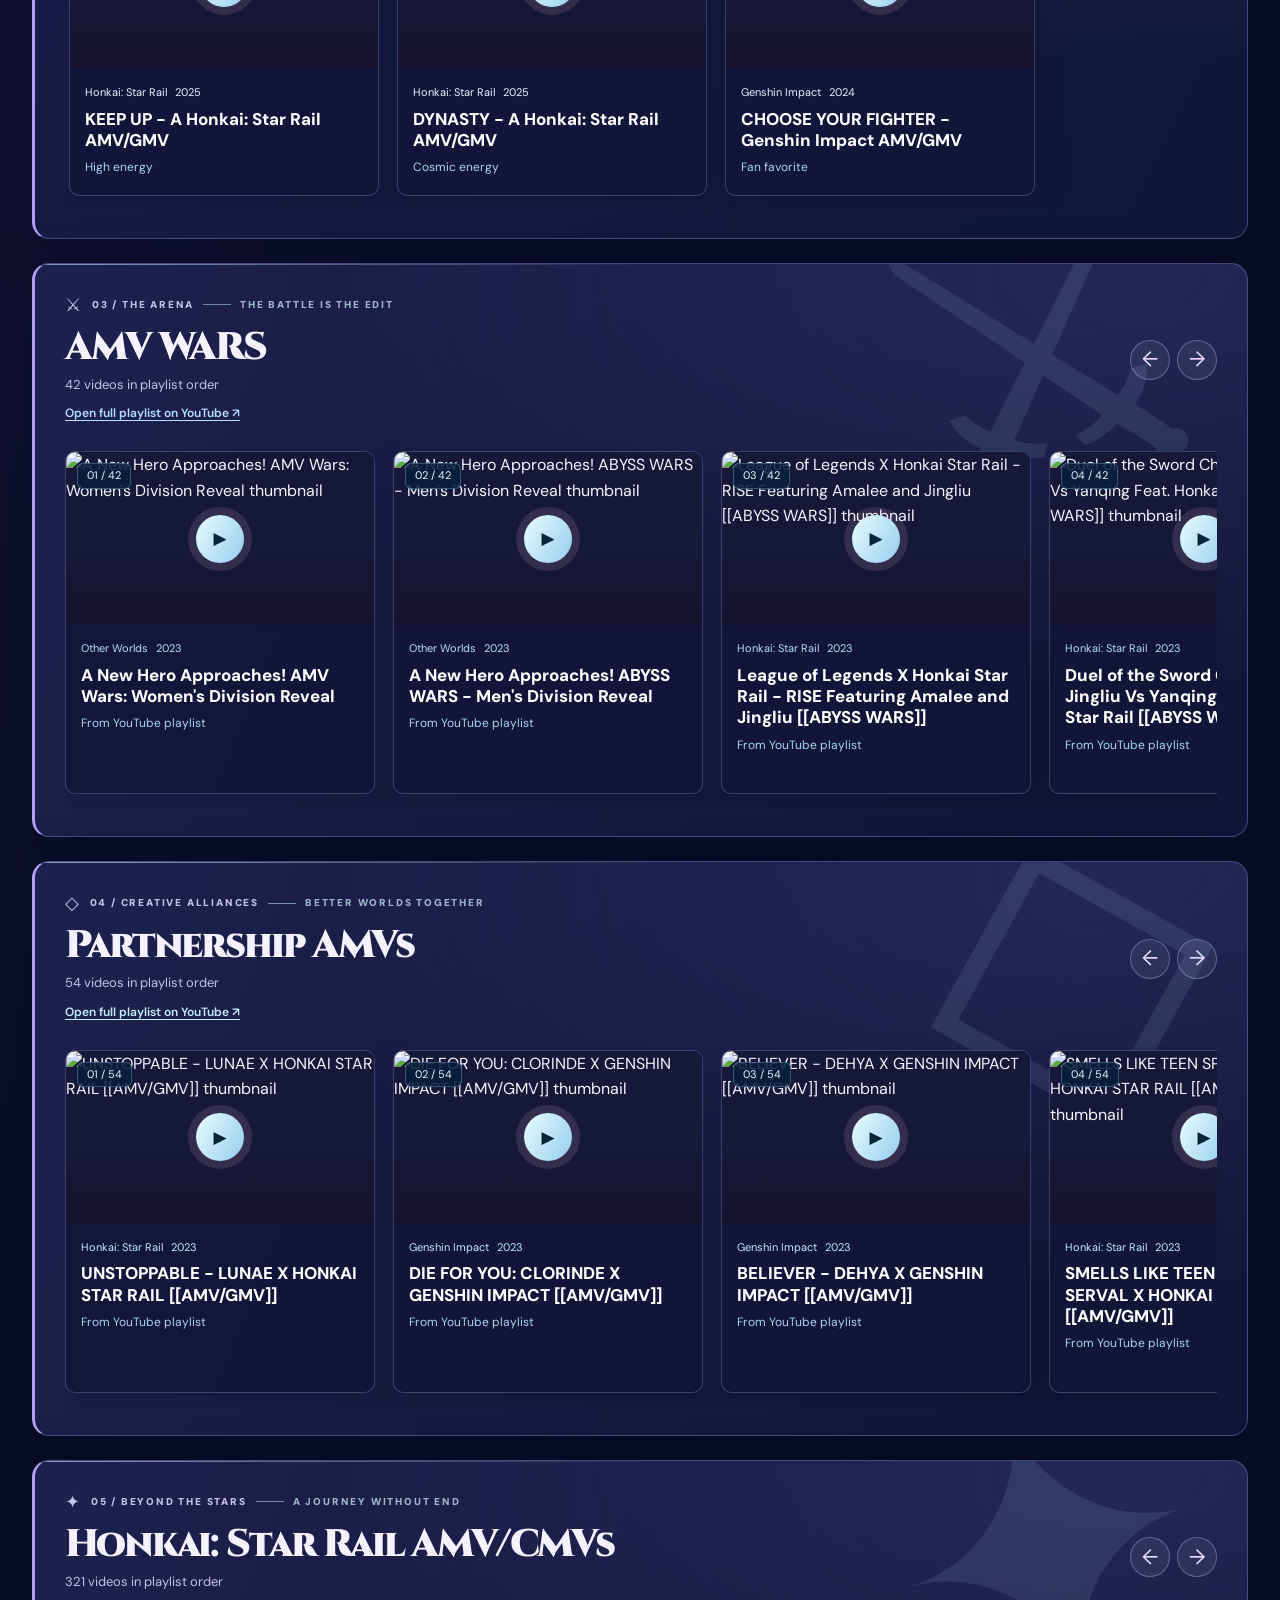
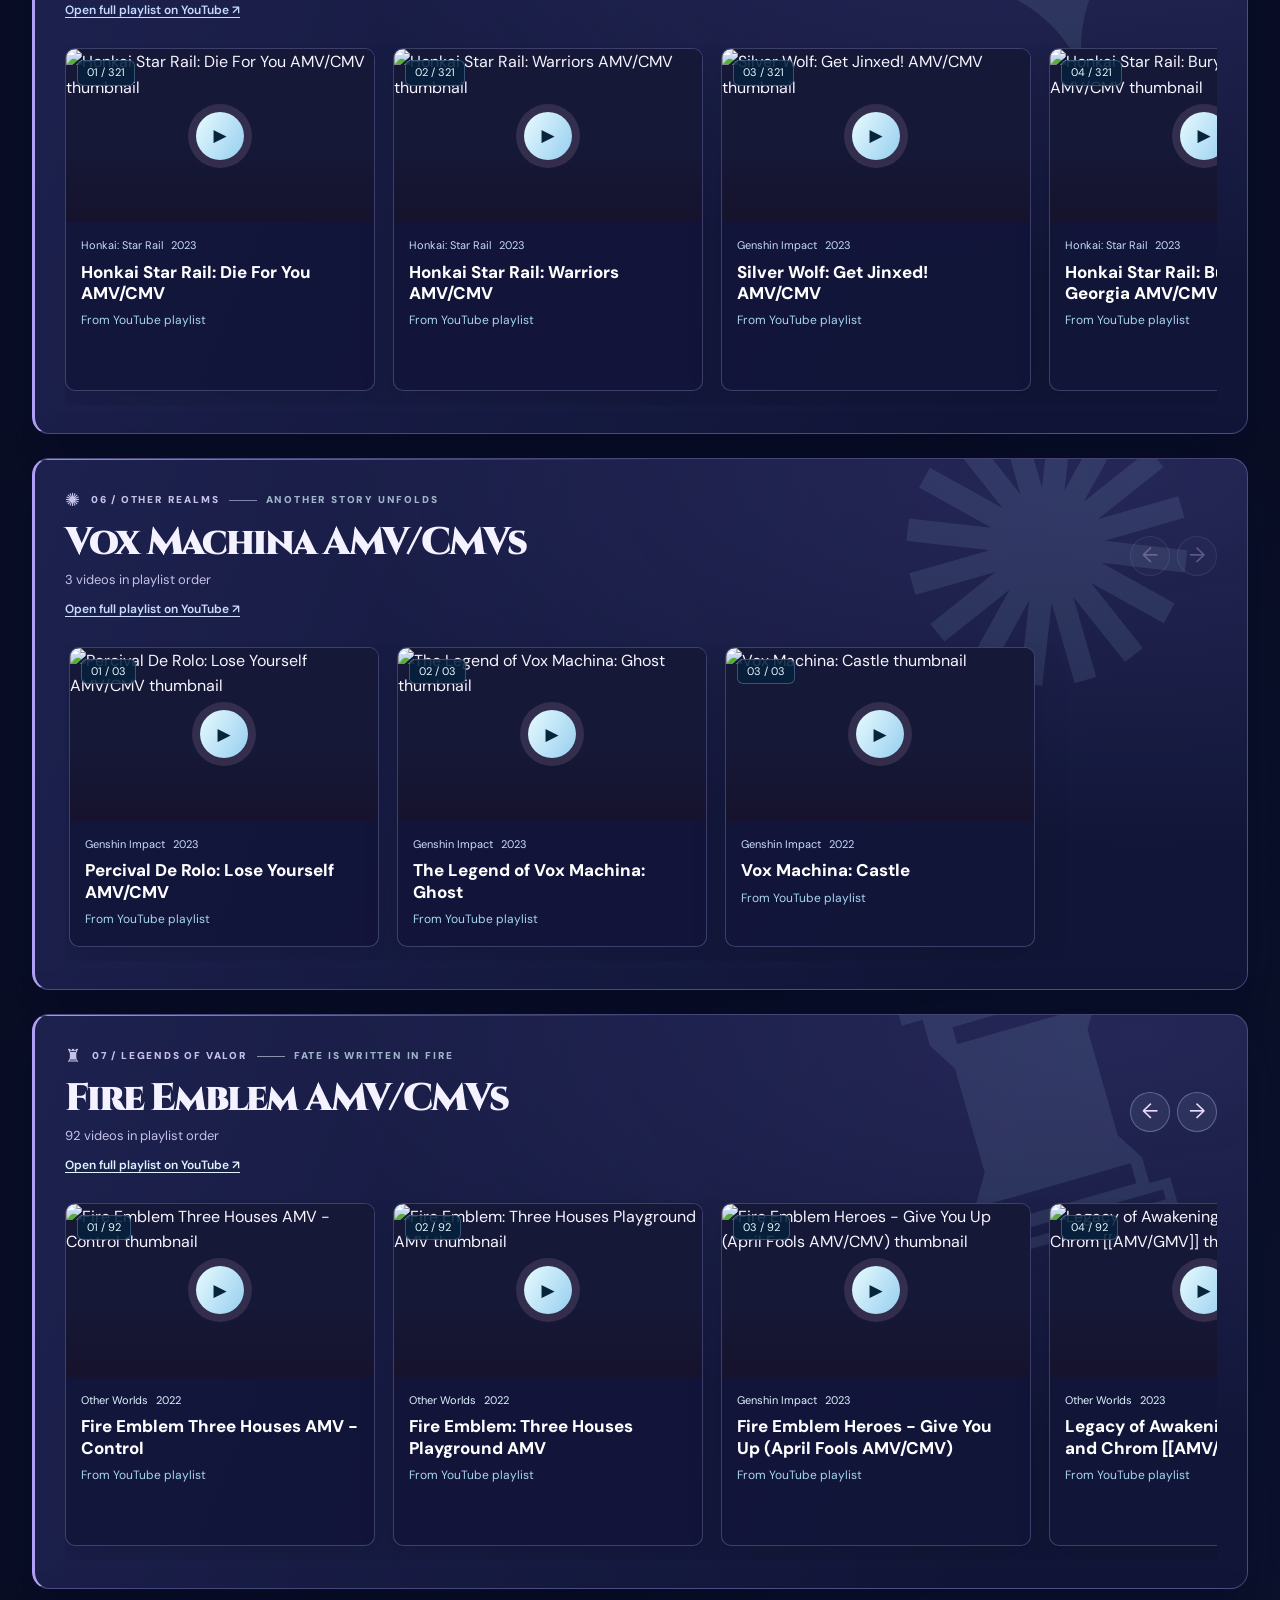
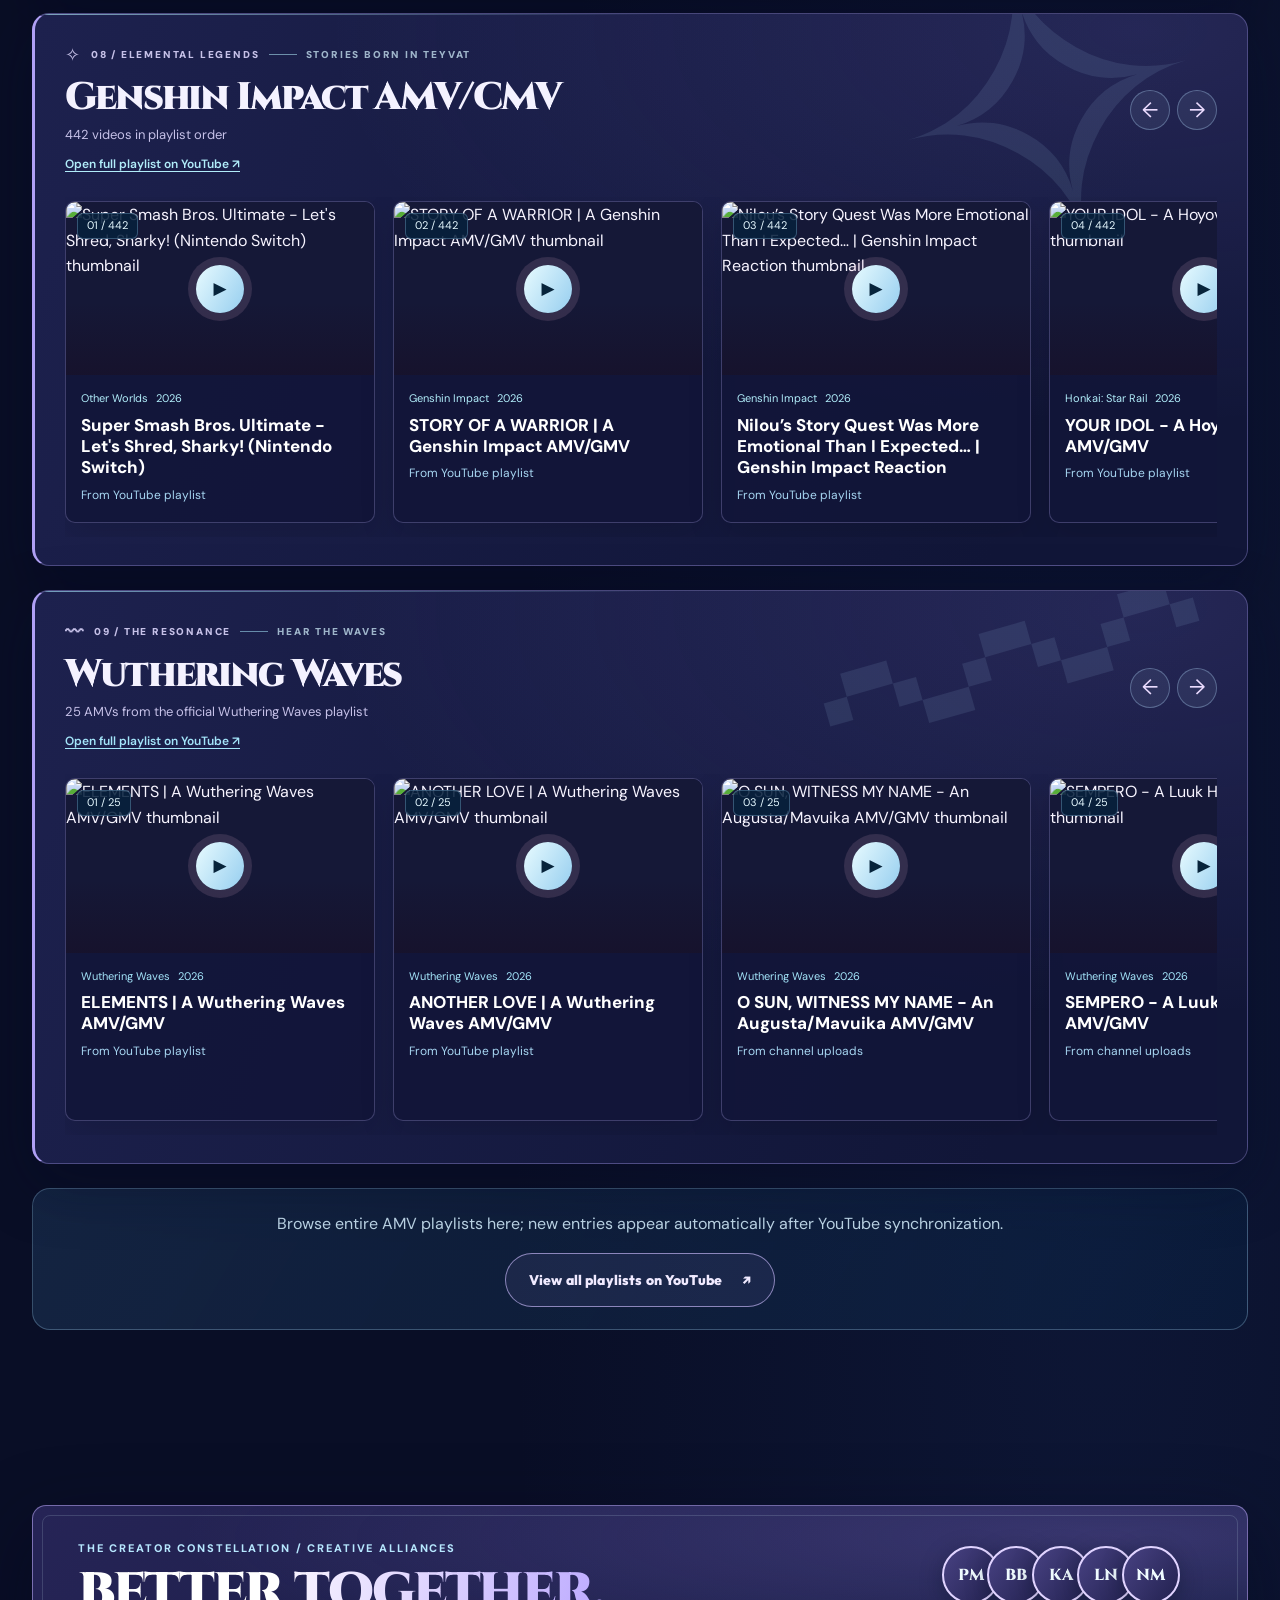
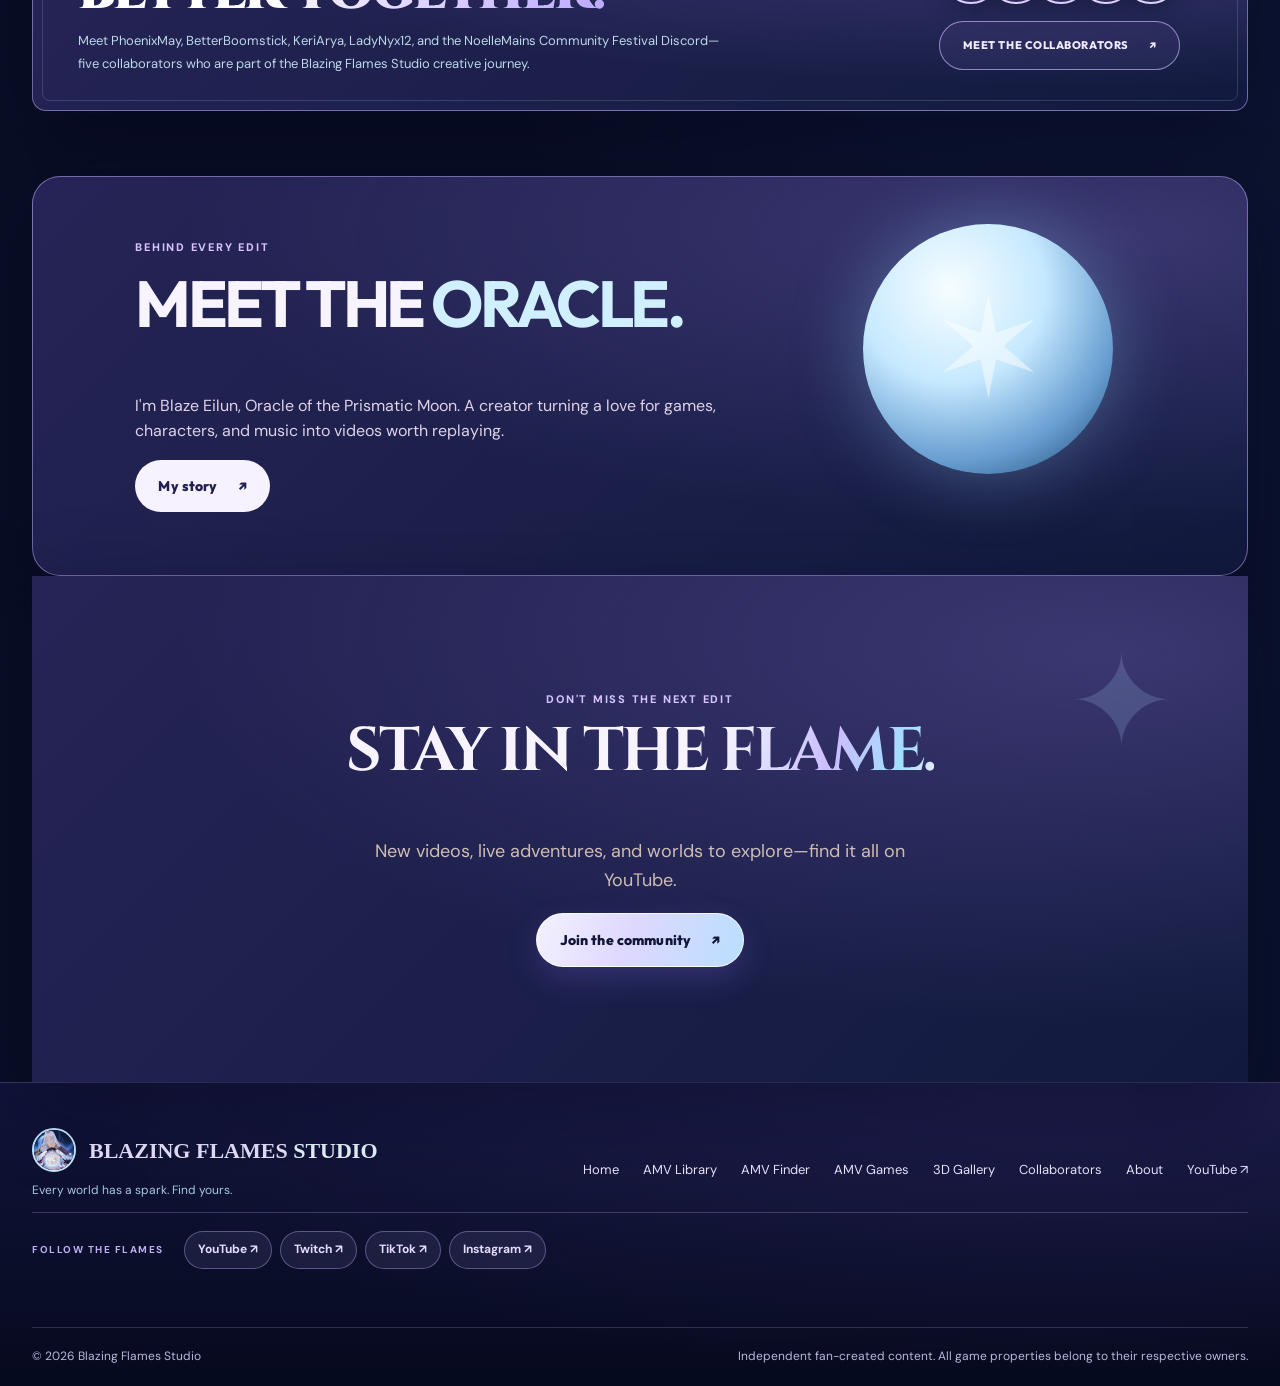
==== commit 744ac2f6: "Load collision-free responsive moonlit layout on index.html" ====
--- a/index.html
+++ b/index.html
@@ -27,7 +27,7 @@
   <link rel="stylesheet" href="lunar.css?v=5">
   <script src="videos.js" defer></script>
   <script src="script.js?v=7" defer></script>
-  <link rel="stylesheet" href="moonveil.css?v=3"><link rel="stylesheet" href="social-links.css?v=1"><link rel="stylesheet" href="finder.css?v=1">
+  <link rel="stylesheet" href="moonveil.css?v=4"><link rel="stylesheet" href="social-links.css?v=1"><link rel="stylesheet" href="finder.css?v=1">
 </head>
 <body data-page="home">
   <a class="skip-link" href="#main">Skip to content</a>
--- a/moonveil.css
+++ b/moonveil.css
@@ -352,3 +352,100 @@
 .oracle-teaser-actions{display:flex;flex-wrap:wrap;gap:11px;align-items:center;margin-top:18px}
 .oracle-teaser-actions .button{max-width:100%;white-space:normal;text-align:center;justify-content:center;gap:8px}
 @media(max-width:590px){.oracle-teaser-actions{flex-direction:column;align-items:stretch}.oracle-teaser-actions .button{width:100%}}
+
+
+/* 2026-11-24: hero collision fixes — preserve the moonlit artwork and layout.
+   Avoid unbreakable giant headlines escaping into the neighboring spotlight.
+   Keep the ornamental moon away from the AMV Games heading at all widths. */
+.cinema-layout{
+  grid-template-columns:minmax(0,1.08fr) minmax(0,.92fr);
+  gap:clamp(30px,4vw,70px);
+}
+.cinema-copy,
+.cinema-feature{min-width:0}
+.cinema-copy h1{
+  max-width:100%;
+  font-size:clamp(46px,5.15vw,83px);
+  line-height:1.12;
+  letter-spacing:-.045em;
+}
+.cinema-copy .cinema-line{
+  white-space:normal;
+  overflow-wrap:break-word;
+}
+.cinema-feature{width:100%;z-index:2}
+.cinema-feature-bottom h2{
+  font-size:clamp(23px,2.1vw,34px);
+  overflow-wrap:anywhere;
+}
+.oracle-hero{
+  padding-bottom:clamp(86px,6vw,116px);
+}
+.oracle-hero h1{
+  max-width:min(100%,800px);
+  font-size:clamp(44px,5.05vw,77px);
+  line-height:1.15;
+  overflow-wrap:break-word;
+}
+.oracle-halo{
+  width:min(34vw,410px);
+  height:min(34vw,410px);
+  top:14%;
+  right:-40px;
+  opacity:.53;
+}
+.oracle-halo>span{font-size:clamp(90px,11.5vw,175px)}
+.mood-game-switch{
+  position:relative;
+  z-index:2;
+  margin-top:27px;
+  margin-bottom:12px;
+  padding-top:0;
+  padding-bottom:26px;
+}
+.oracle-game{padding-top:16px}
+@media(max-width:1100px){
+  .cinema-layout{
+    grid-template-columns:minmax(0,1fr) minmax(325px,.84fr);
+    gap:32px;
+  }
+  .cinema-copy h1{font-size:clamp(49px,5.65vw,67px)}
+  .oracle-halo{right:-52px;opacity:.38}
+}
+@media(max-width:850px){
+  .cinema-layout{grid-template-columns:minmax(0,1fr);gap:40px}
+  .cinema-copy h1{font-size:clamp(50px,7.9vw,81px)}
+  .cinema-feature{max-width:620px;margin-inline:auto}
+  .oracle-hero h1{font-size:clamp(43px,7.4vw,65px);max-width:92%}
+  .oracle-halo{
+    width:min(43vw,320px);
+    height:min(43vw,320px);
+    right:-55px;
+    opacity:.26;
+  }
+}
+@media(max-width:640px){
+  .cinema-copy h1{font-size:clamp(35px,9vw,56px)}
+  .cinema-copy .cinema-line{white-space:normal}
+  .oracle-hero{padding-bottom:75px}
+  .oracle-hero h1{
+    font-size:clamp(36px,9vw,55px);
+    line-height:1.16;
+    max-width:100%;
+    text-wrap:balance;
+  }
+  .oracle-halo{
+    width:270px;
+    height:270px;
+    right:-110px;
+    top:24%;
+    opacity:.13;
+  }
+  .oracle-halo>span{font-size:118px}
+  .mood-game-switch{margin-top:17px;margin-bottom:5px;padding-bottom:24px}
+  .oracle-game{padding-top:15px}
+}
+@media(max-width:380px){
+  .cinema-copy h1{font-size:clamp(32px,8.6vw,38px)}
+  .oracle-hero h1{font-size:clamp(31px,8.3vw,40px)}
+}
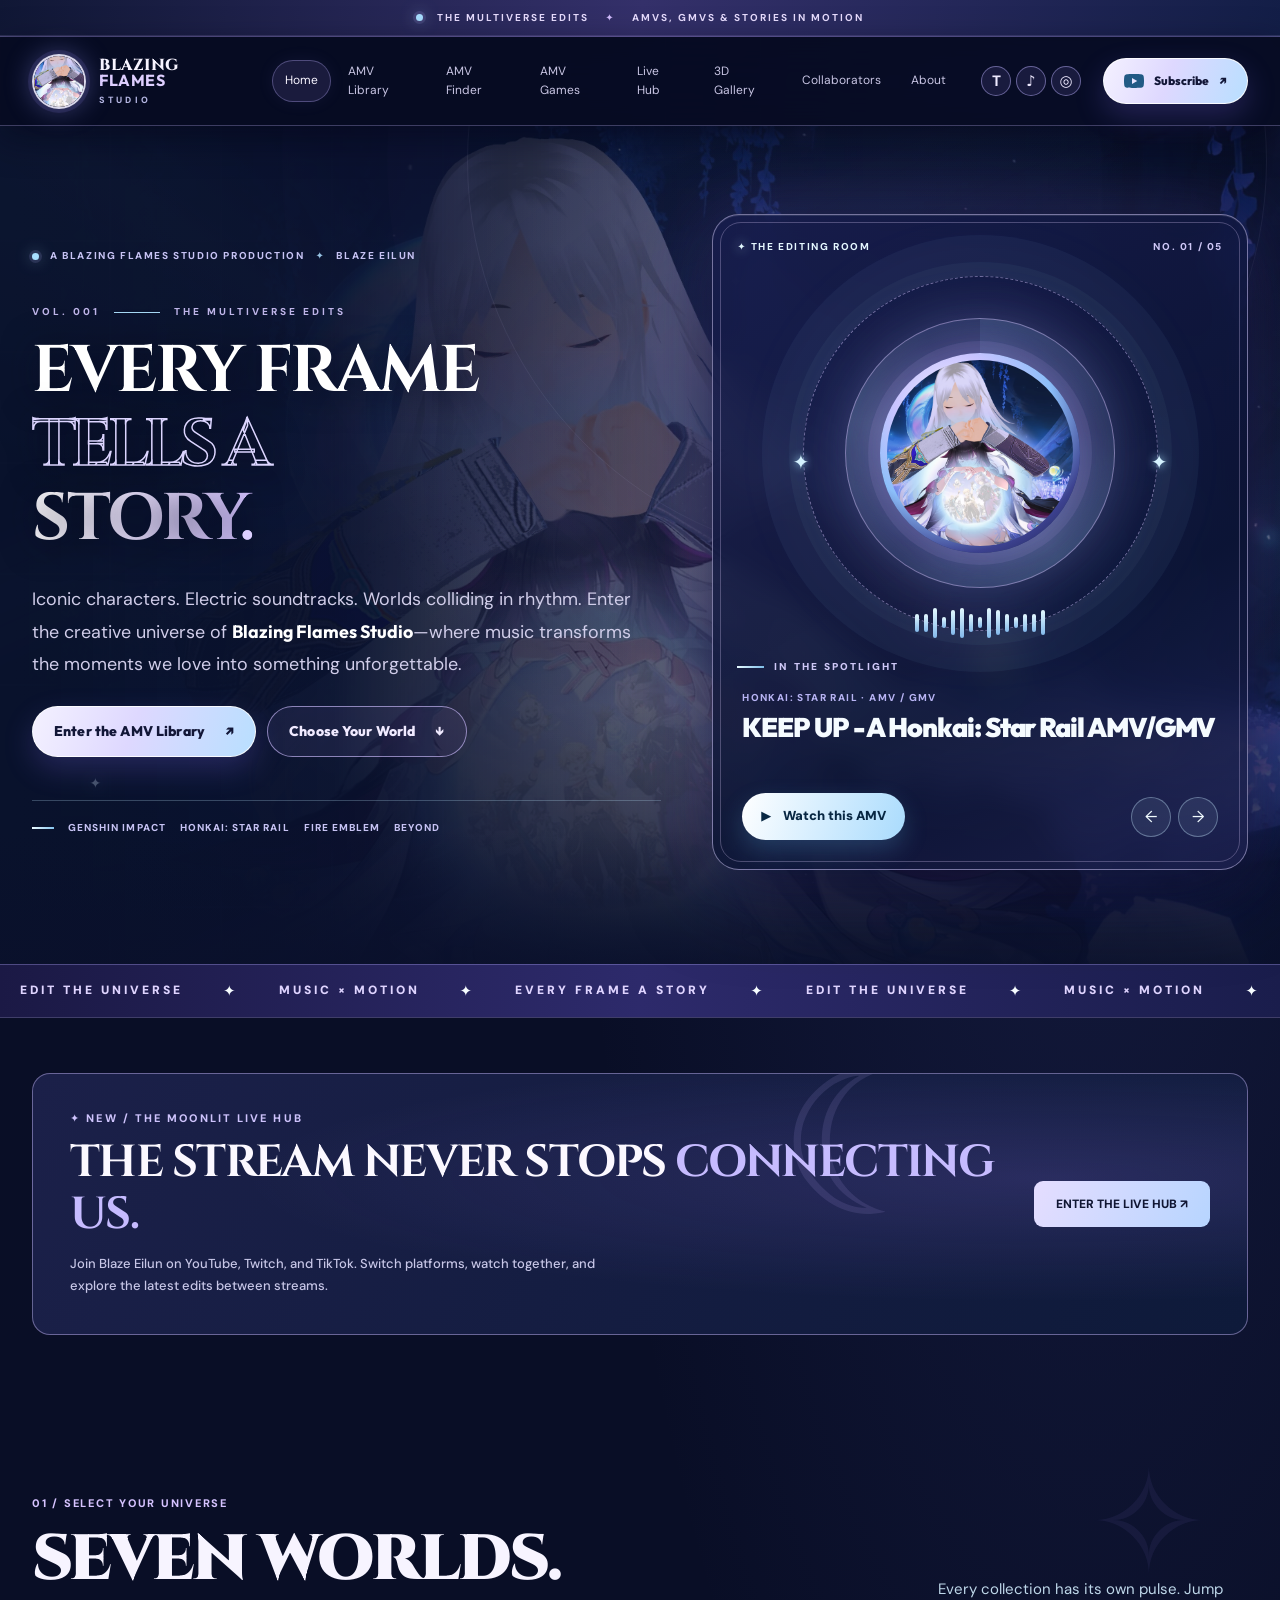
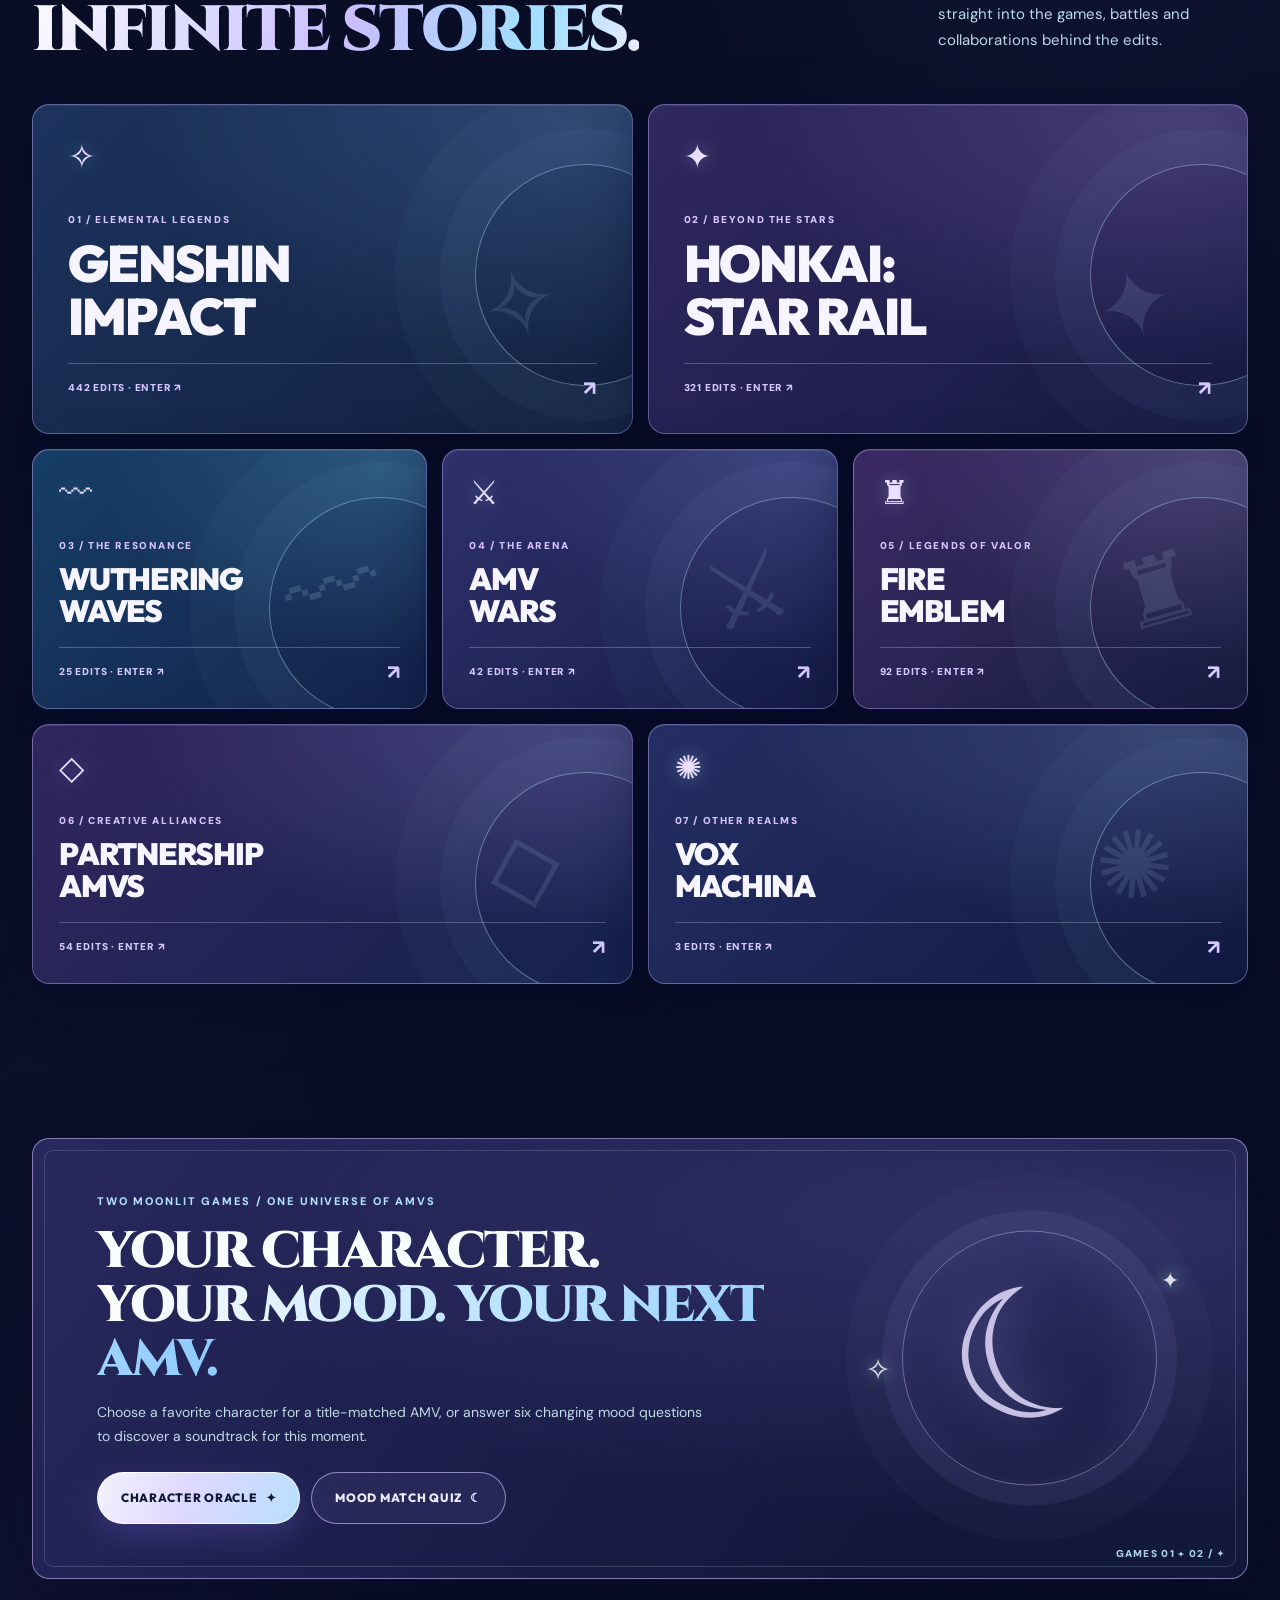
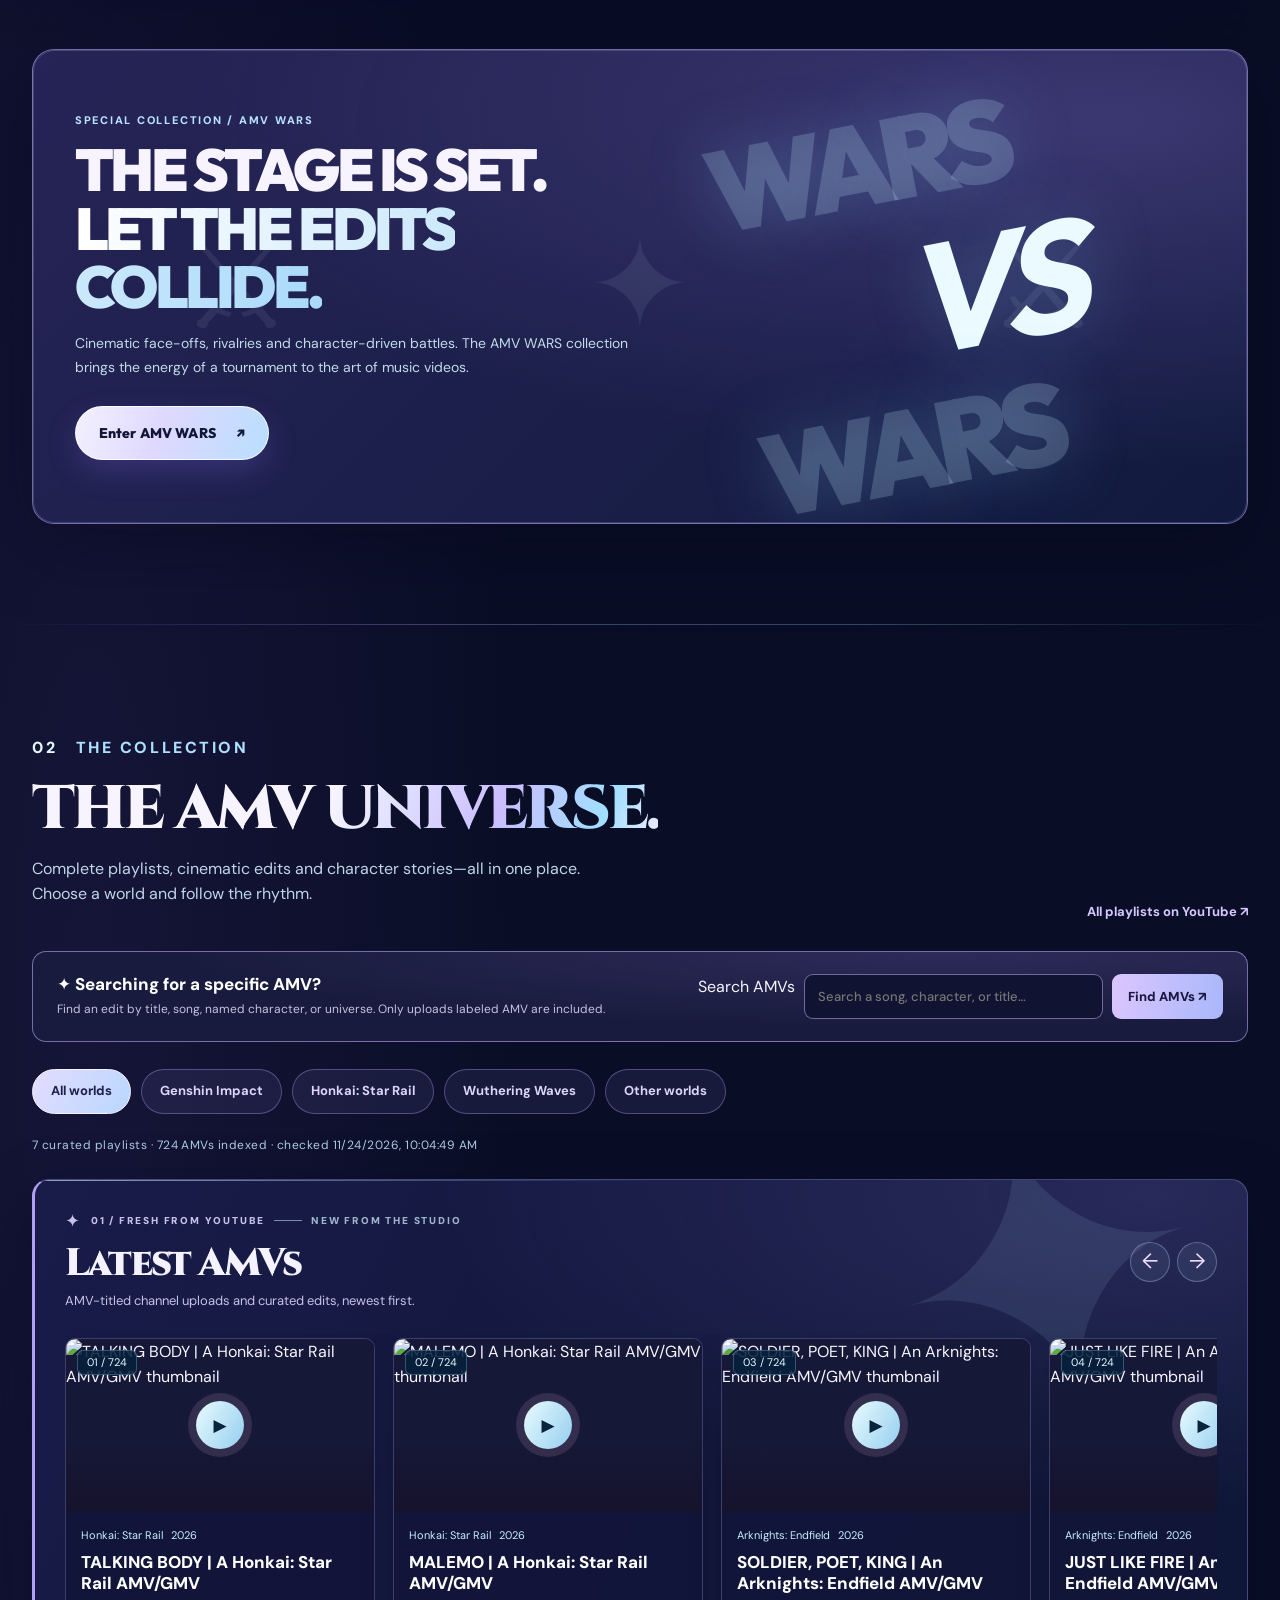
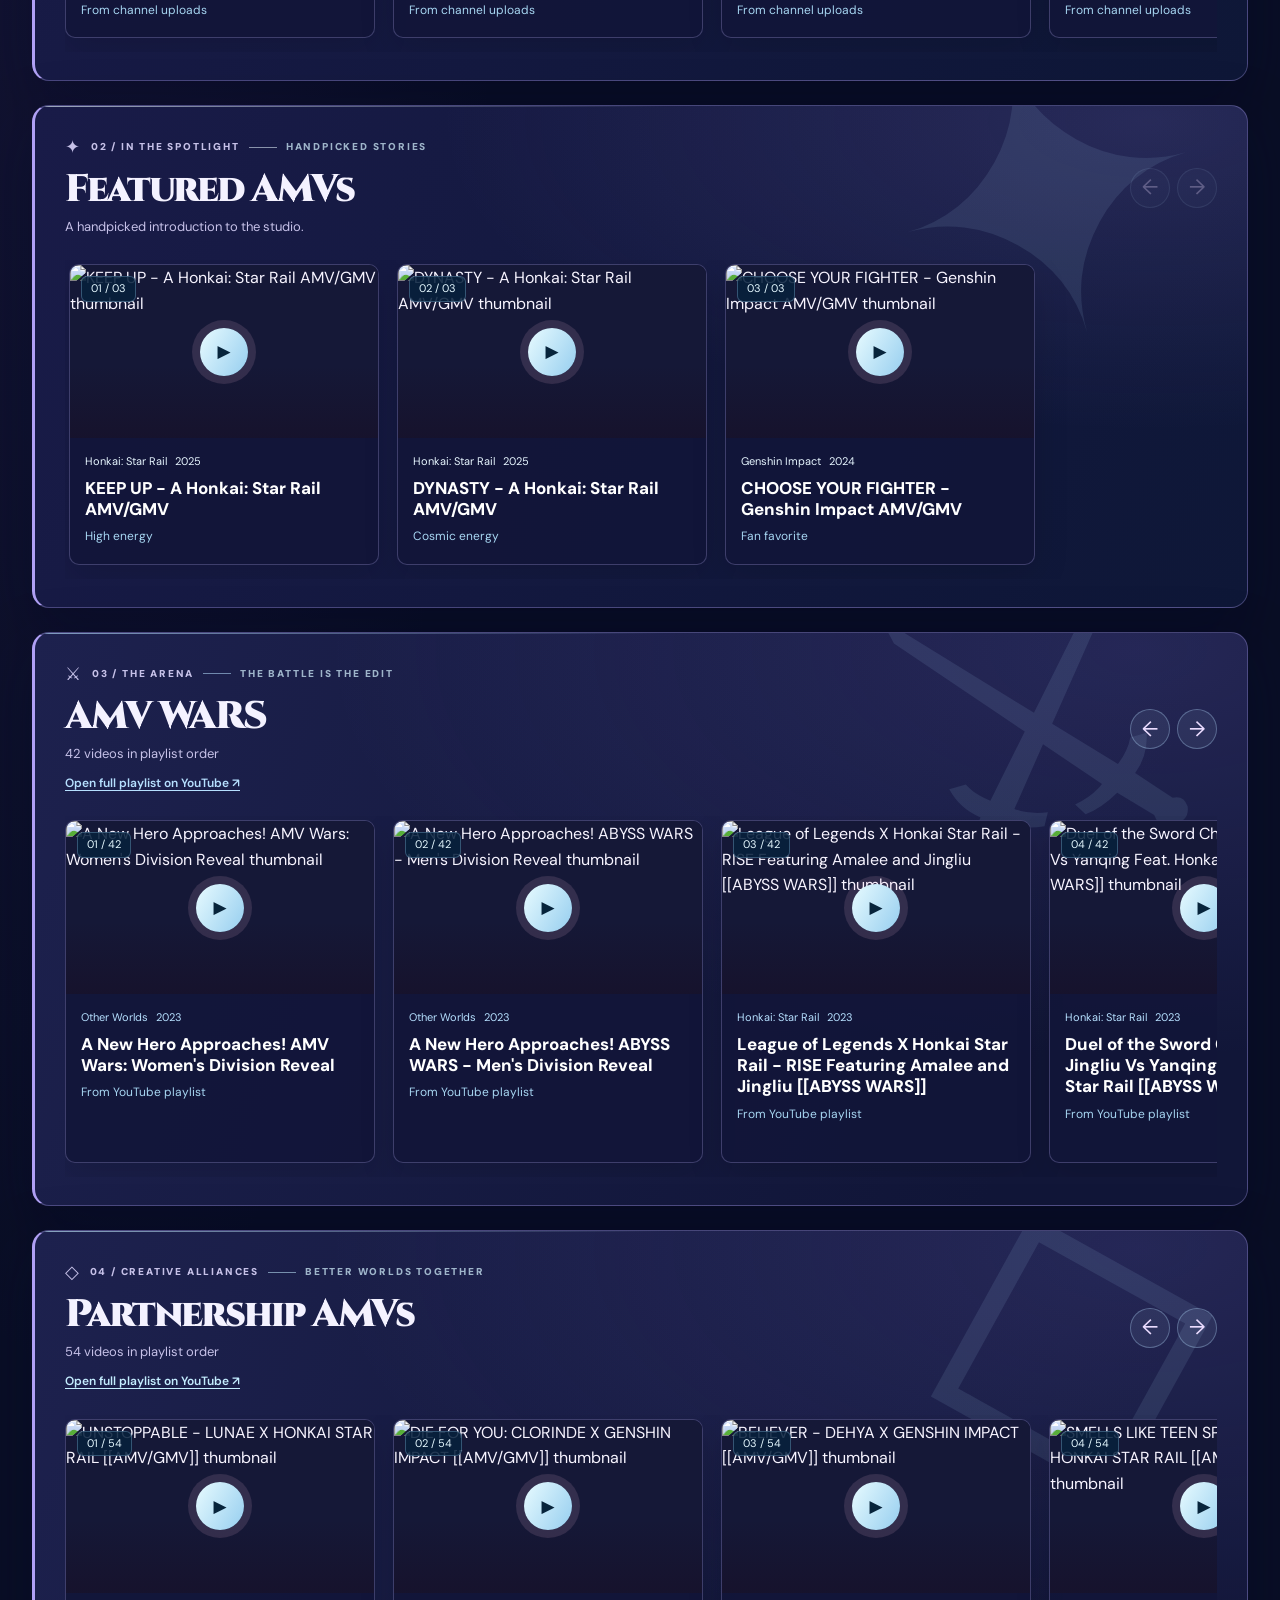
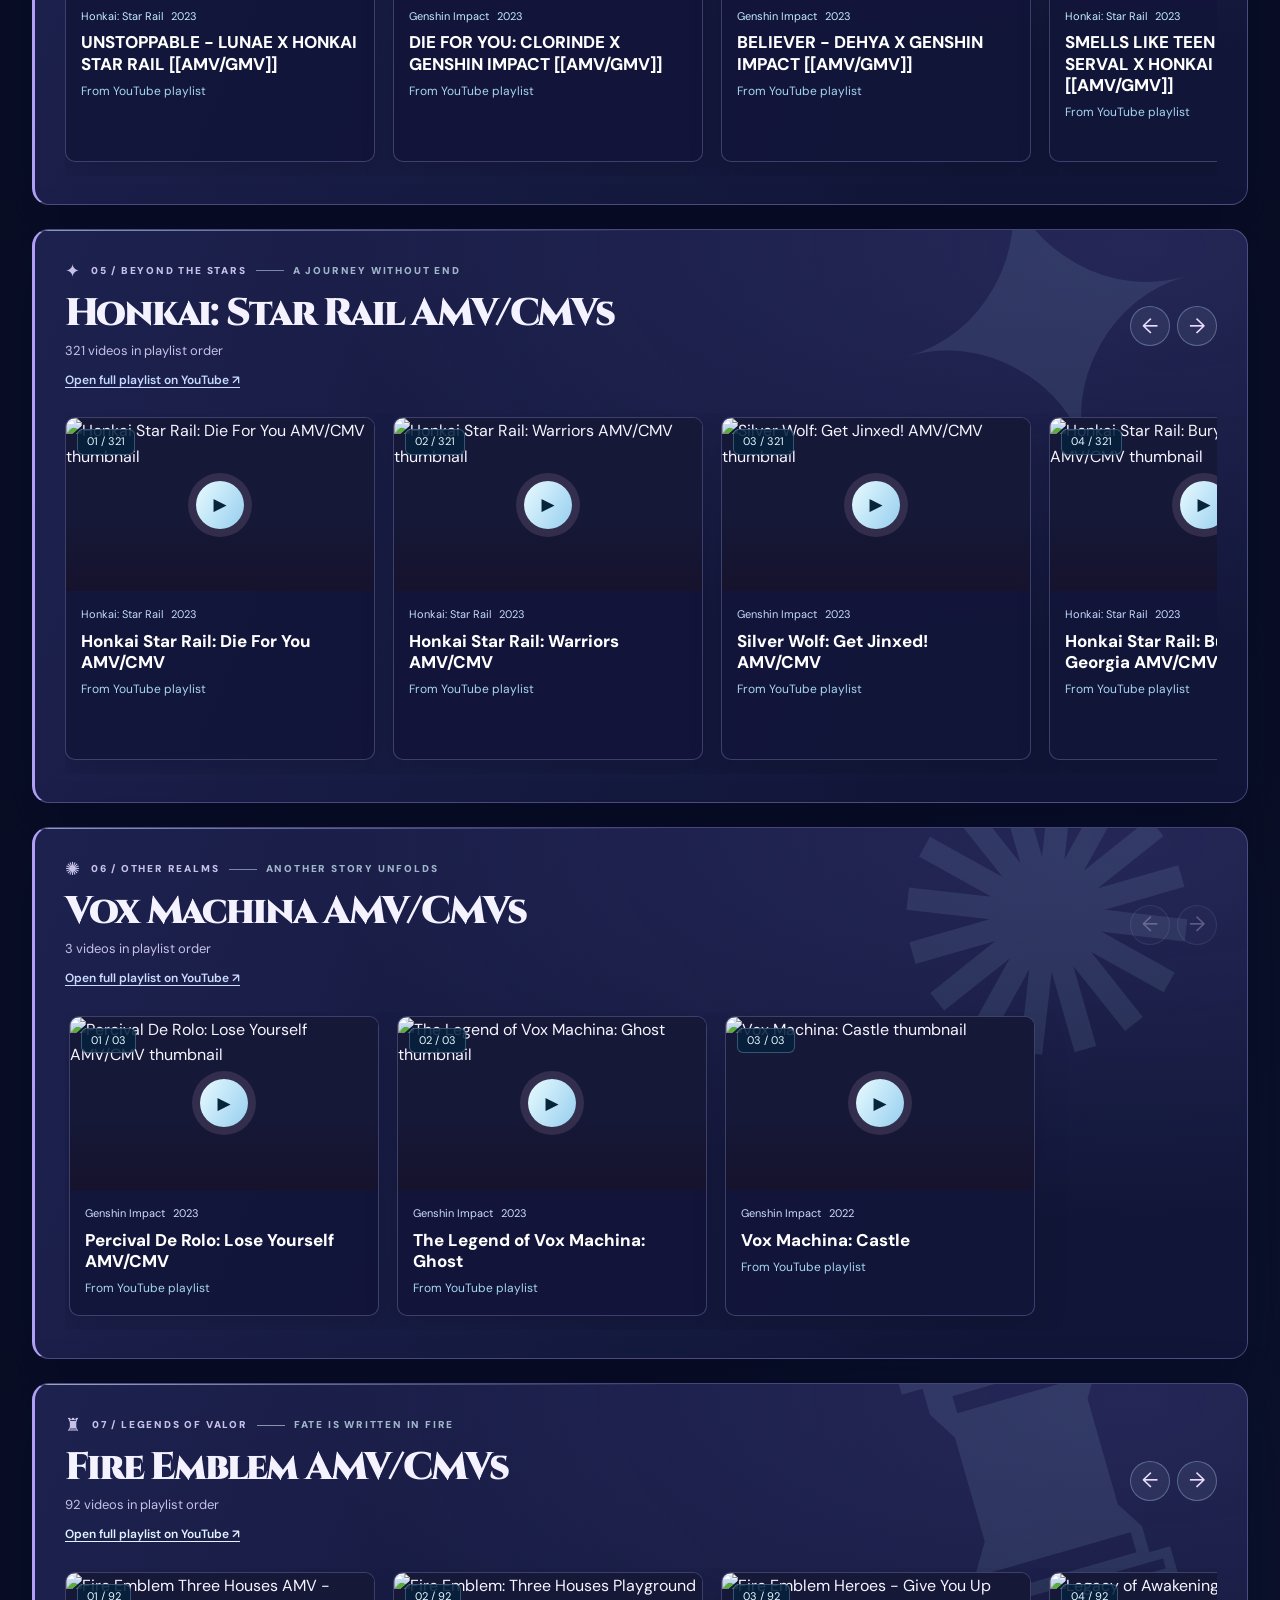
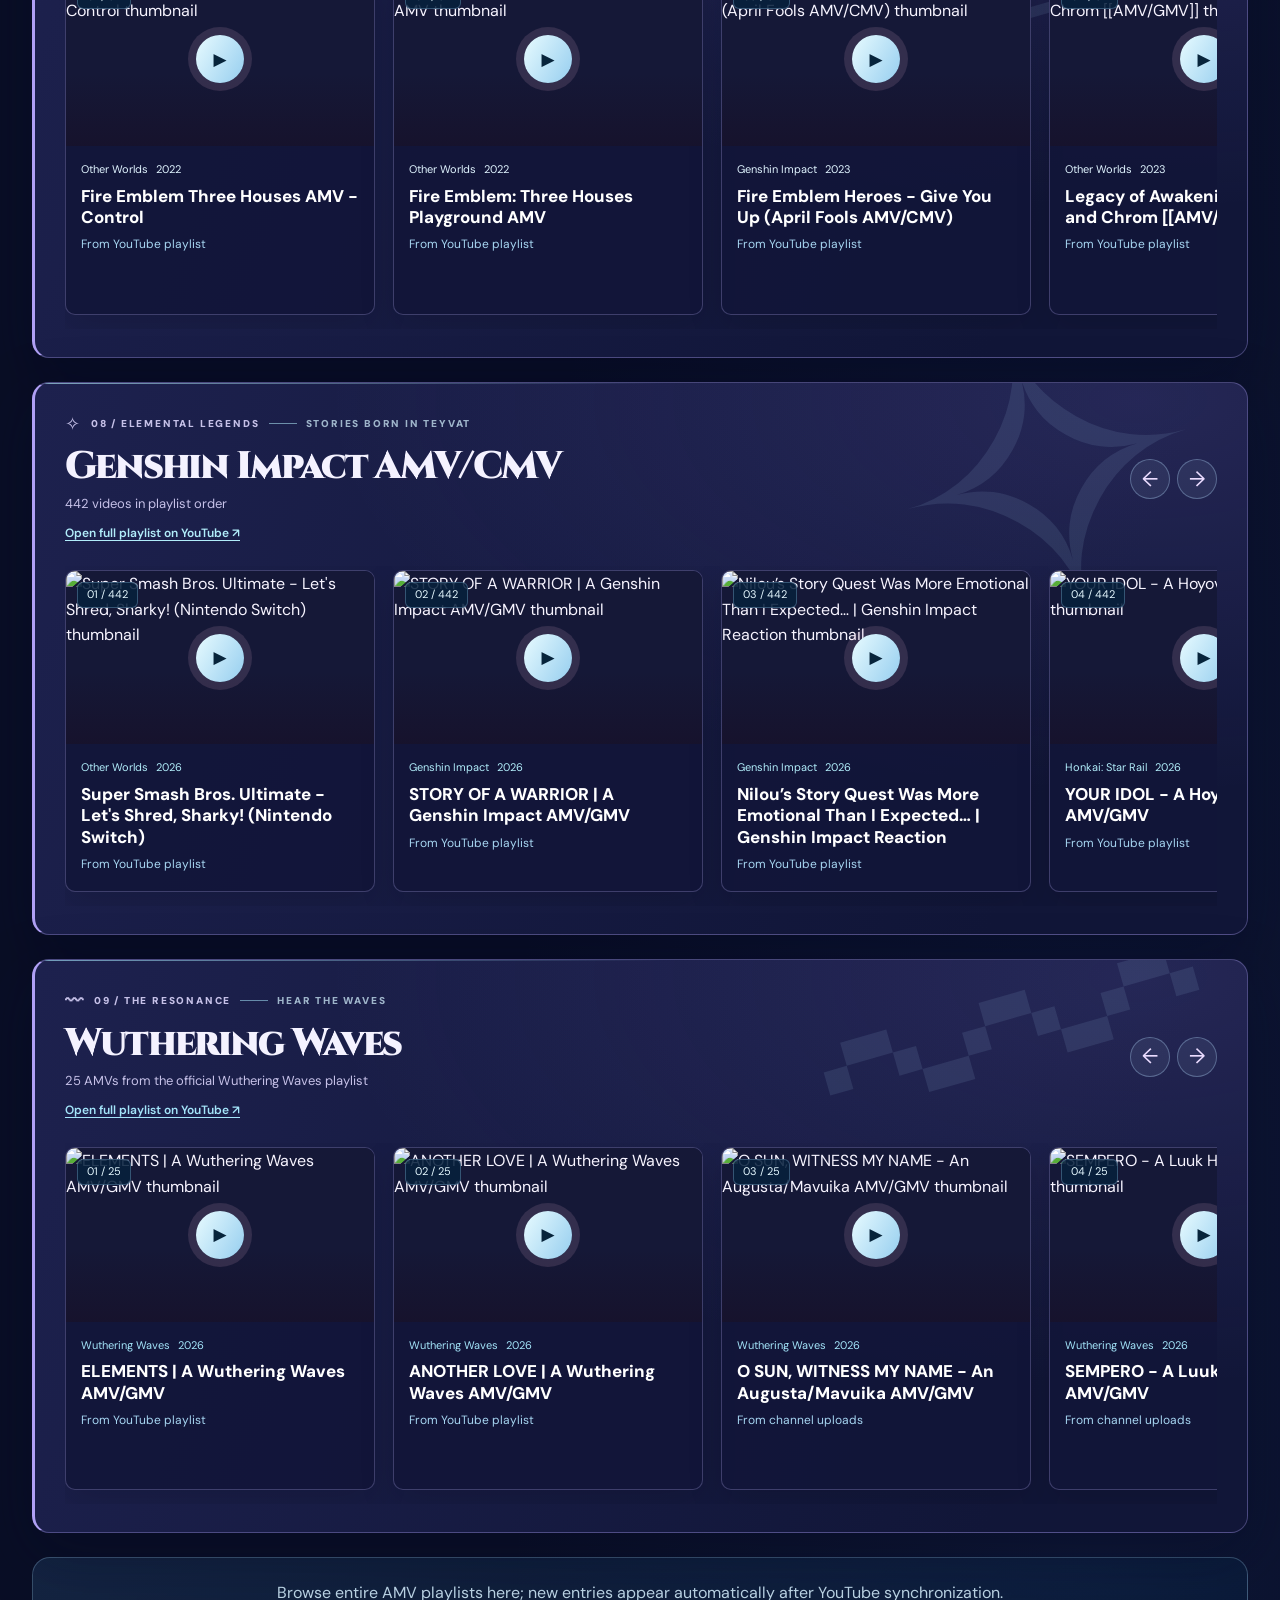
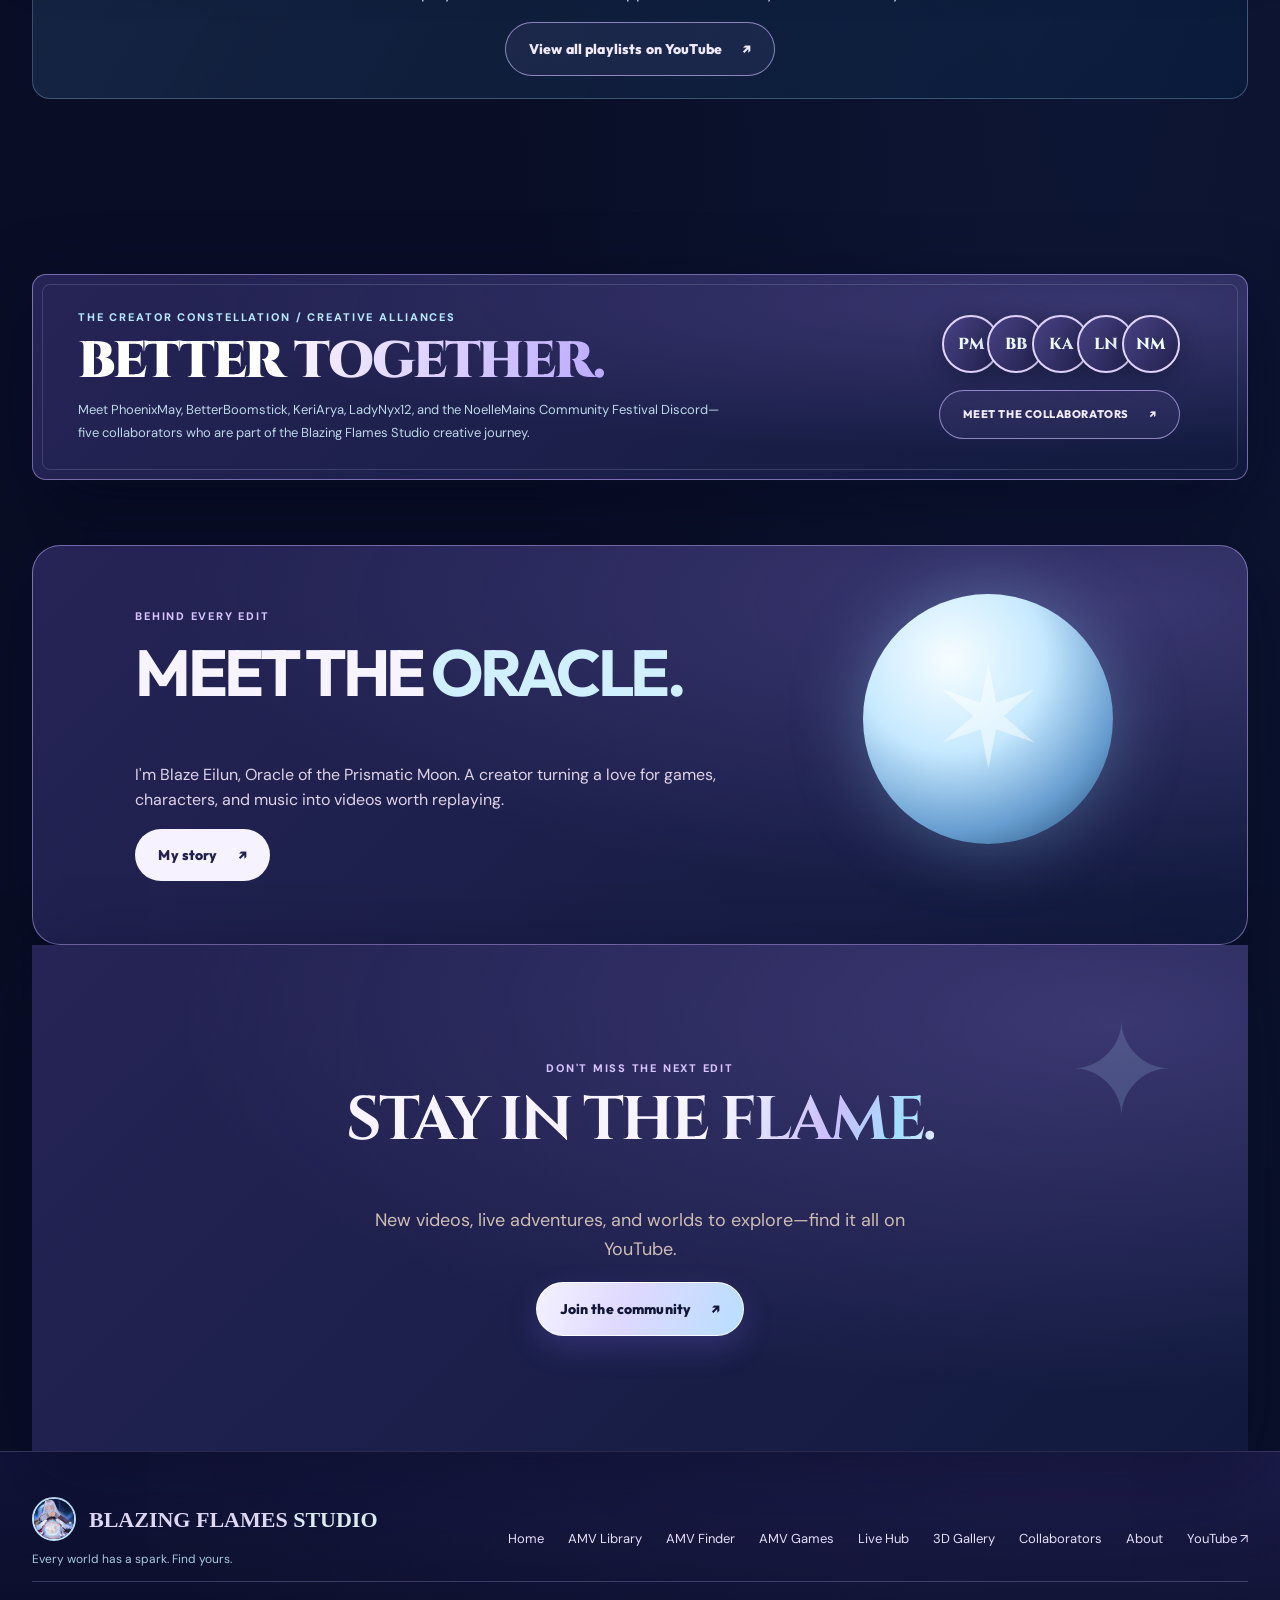
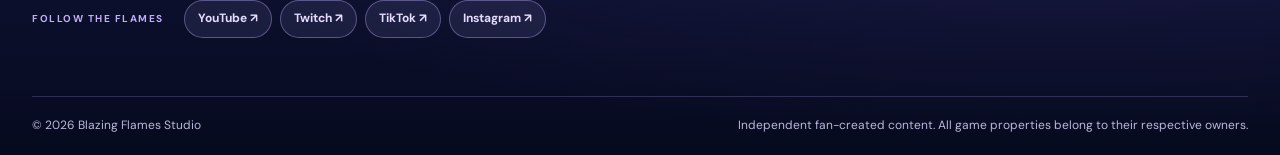
==== commit 35fc78fc: "Add Live Hub to desktop, mobile, and footer navigation and homepage" ====
--- a/index.html
+++ b/index.html
@@ -27,7 +27,7 @@
   <link rel="stylesheet" href="lunar.css?v=5">
   <script src="videos.js" defer></script>
   <script src="script.js?v=7" defer></script>
-  <link rel="stylesheet" href="moonveil.css?v=4"><link rel="stylesheet" href="social-links.css?v=1"><link rel="stylesheet" href="finder.css?v=1">
+  <link rel="stylesheet" href="moonveil.css?v=4"><link rel="stylesheet" href="social-links.css?v=1"><link rel="stylesheet" href="finder.css?v=1"><link rel="stylesheet" href="live.css?v=1">
 </head>
 <body data-page="home">
   <a class="skip-link" href="#main">Skip to content</a>
@@ -41,12 +41,12 @@
       <nav class="desktop-nav" aria-label="Primary navigation">
         <a class="nav-link active" aria-current="page" href="index.html">Home</a>
         <a class="nav-link" href="#amvs">AMV Library</a><a class="nav-link" href="finder.html">AMV Finder</a>
-        <a class="nav-link" href="amv-game.html">AMV Games</a><a class="nav-link" href="viewer.html">3D Gallery</a><a class="nav-link" href="collaborations.html">Collaborators</a><a class="nav-link" href="about.html">About</a>
+        <a class="nav-link" href="amv-game.html">AMV Games</a><a class="nav-link" href="live.html">Live Hub</a><a class="nav-link" href="viewer.html">3D Gallery</a><a class="nav-link" href="collaborations.html">Collaborators</a><a class="nav-link" href="about.html">About</a>
       </nav>
       <div class="social-icons" role="group" aria-label="Blazing Flames Studio social channels"><a href="https://www.twitch.tv/blazingflamesstudio" target="_blank" rel="noopener noreferrer" aria-label="Blazing Flames Studio on Twitch" title="Twitch">T</a><a href="https://www.tiktok.com/@blazingflamesstudio" target="_blank" rel="noopener noreferrer" aria-label="Blazing Flames Studio on TikTok" title="TikTok">♪</a><a href="https://share.google/lZiYgDNlbbzO8L42z" target="_blank" rel="noopener noreferrer" aria-label="Blazing Flames Studio on Instagram" title="Instagram">◎</a></div><a class="nav-subscribe" href="https://www.youtube.com/@BlazingFlamesStudio" target="_blank" rel="noopener noreferrer"><svg viewBox="0 0 24 24" fill="currentColor" aria-hidden="true"><path d="M23.5 6.1a2.9 2.9 0 0 0-2-2C19.7 3.6 12 3.6 12 3.6s-7.7 0-9.5.5a2.9 2.9 0 0 0-2 2A30.3 30.3 0 0 0 0 12a30.3 30.3 0 0 0 .5 5.9 2.9 2.9 0 0 0 2 2c1.8.5 9.5.5 9.5.5s7.7 0 9.5-.5a2.9 2.9 0 0 0 2-2A30.3 30.3 0 0 0 24 12a30.3 30.3 0 0 0-.5-5.9ZM9.6 15.7V8.3l6.3 3.7-6.3 3.7Z"/></svg> Subscribe <span aria-hidden="true">↗</span></a>
       <button class="mobile-toggle" type="button" aria-label="Open menu" aria-expanded="false" aria-controls="mobile-nav"><span></span><span></span><span></span></button>
     </div>
-    <nav id="mobile-nav" class="mobile-nav" aria-label="Mobile navigation" hidden><a href="index.html">Home</a><a href="#amvs">AMV Library</a><a href="finder.html">AMV Finder</a><a href="amv-game.html">AMV Games</a><a href="viewer.html">3D Gallery</a><a href="collaborations.html">Collaborators</a><a href="about.html">About</a><a href="https://www.youtube.com/@BlazingFlamesStudio" target="_blank" rel="noopener noreferrer">YouTube ↗</a><a href="https://www.twitch.tv/blazingflamesstudio" target="_blank" rel="noopener noreferrer">Twitch ↗</a><a href="https://www.tiktok.com/@blazingflamesstudio" target="_blank" rel="noopener noreferrer">TikTok ↗</a><a href="https://share.google/lZiYgDNlbbzO8L42z" target="_blank" rel="noopener noreferrer">Instagram ↗</a></nav>
+    <nav id="mobile-nav" class="mobile-nav" aria-label="Mobile navigation" hidden><a href="index.html">Home</a><a href="#amvs">AMV Library</a><a href="finder.html">AMV Finder</a><a href="amv-game.html">AMV Games</a><a href="live.html">Live Hub</a><a href="viewer.html">3D Gallery</a><a href="collaborations.html">Collaborators</a><a href="about.html">About</a><a href="https://www.youtube.com/@BlazingFlamesStudio" target="_blank" rel="noopener noreferrer">YouTube ↗</a><a href="https://www.twitch.tv/blazingflamesstudio" target="_blank" rel="noopener noreferrer">Twitch ↗</a><a href="https://www.tiktok.com/@blazingflamesstudio" target="_blank" rel="noopener noreferrer">TikTok ↗</a><a href="https://share.google/lZiYgDNlbbzO8L42z" target="_blank" rel="noopener noreferrer">Instagram ↗</a></nav>
   </header>
 
   <main id="main">
@@ -91,6 +91,15 @@
       <div class="cinema-marquee" aria-label="Music, motion, and character-driven storytelling">
         <div class="cinema-marquee-track" aria-hidden="true"><span>EDIT THE UNIVERSE</span><i>✦</i><span>MUSIC × MOTION</span><i>✦</i><span>EVERY FRAME A STORY</span><i>✦</i><span>EDIT THE UNIVERSE</span><i>✦</i><span>MUSIC × MOTION</span><i>✦</i><span>EVERY FRAME A STORY</span><i>✦</i></div>
       </div>
+    </section>
+
+    <section class="live-home-teaser container" aria-labelledby="live-teaser-heading">
+      <div>
+        <p class="live-eyebrow">✦ NEW / THE MOONLIT LIVE HUB</p>
+        <h2 id="live-teaser-heading">THE STREAM NEVER STOPS <span>CONNECTING US.</span></h2>
+        <p>Join Blaze Eilun on YouTube, Twitch, and TikTok. Switch platforms, watch together, and explore the latest edits between streams.</p>
+      </div>
+      <a href="live.html">ENTER THE LIVE HUB ↗</a>
     </section>
 
     <section class="world-portals container" id="world-portals" aria-labelledby="world-portals-title">
@@ -150,7 +159,7 @@
     <section class="join-section container"><p class="kicker">DON'T MISS THE NEXT EDIT</p><h2>STAY IN THE <span class="gradient-text">FLAME.</span></h2><p>New videos, live adventures, and worlds to explore—find it all on YouTube.</p><a class="button button-primary" href="https://www.youtube.com/@BlazingFlamesStudio" target="_blank" rel="noopener noreferrer">Join the community <span aria-hidden="true">↗</span></a></section>
   </main>
 
-  <footer class="site-footer"><div class="container footer-main"><div><div class="footer-brand"><img src="assets/channel-moonlit.webp?v=2048" width="44" height="44" loading="lazy" alt="" onerror="this.onerror=null;this.src='favicon.svg';"><a class="footer-logo" href="index.html">BLAZING FLAMES <span>STUDIO</span></a></div><p>Every world has a spark. Find yours.</p></div><div class="footer-links"><a href="index.html">Home</a><a href="#amvs">AMV Library</a><a href="finder.html">AMV Finder</a><a href="amv-game.html">AMV Games</a><a href="viewer.html">3D Gallery</a><a href="collaborations.html">Collaborators</a><a href="about.html">About</a><a href="https://www.youtube.com/@BlazingFlamesStudio" target="_blank" rel="noopener noreferrer">YouTube ↗</a></div></div><div class="container social-footer"><span>FOLLOW THE FLAMES</span><nav aria-label="Official social media links"><a href="https://www.youtube.com/@BlazingFlamesStudio" target="_blank" rel="noopener noreferrer">YouTube ↗</a><a href="https://www.twitch.tv/blazingflamesstudio" target="_blank" rel="noopener noreferrer">Twitch ↗</a><a href="https://www.tiktok.com/@blazingflamesstudio" target="_blank" rel="noopener noreferrer">TikTok ↗</a><a href="https://share.google/lZiYgDNlbbzO8L42z" target="_blank" rel="noopener noreferrer">Instagram ↗</a></nav></div><div class="container footer-bottom"><span>© <span class="current-year">2026</span> Blazing Flames Studio</span><span>Independent fan-created content. All game properties belong to their respective owners.</span></div></footer>
+  <footer class="site-footer"><div class="container footer-main"><div><div class="footer-brand"><img src="assets/channel-moonlit.webp?v=2048" width="44" height="44" loading="lazy" alt="" onerror="this.onerror=null;this.src='favicon.svg';"><a class="footer-logo" href="index.html">BLAZING FLAMES <span>STUDIO</span></a></div><p>Every world has a spark. Find yours.</p></div><div class="footer-links"><a href="index.html">Home</a><a href="#amvs">AMV Library</a><a href="finder.html">AMV Finder</a><a href="amv-game.html">AMV Games</a><a href="live.html">Live Hub</a><a href="viewer.html">3D Gallery</a><a href="collaborations.html">Collaborators</a><a href="about.html">About</a><a href="https://www.youtube.com/@BlazingFlamesStudio" target="_blank" rel="noopener noreferrer">YouTube ↗</a></div></div><div class="container social-footer"><span>FOLLOW THE FLAMES</span><nav aria-label="Official social media links"><a href="https://www.youtube.com/@BlazingFlamesStudio" target="_blank" rel="noopener noreferrer">YouTube ↗</a><a href="https://www.twitch.tv/blazingflamesstudio" target="_blank" rel="noopener noreferrer">Twitch ↗</a><a href="https://www.tiktok.com/@blazingflamesstudio" target="_blank" rel="noopener noreferrer">TikTok ↗</a><a href="https://share.google/lZiYgDNlbbzO8L42z" target="_blank" rel="noopener noreferrer">Instagram ↗</a></nav></div><div class="container footer-bottom"><span>© <span class="current-year">2026</span> Blazing Flames Studio</span><span>Independent fan-created content. All game properties belong to their respective owners.</span></div></footer>
   <dialog id="video-modal" class="video-modal" aria-label="Video player"><div class="modal-heading"><div><span class="modal-eyebrow">NOW PLAYING</span><h3 id="modal-title">AMV</h3></div><button type="button" class="modal-close" aria-label="Close video player">✕</button></div><div class="video-frame" id="video-frame"></div><a class="modal-youtube" id="modal-youtube" href="https://www.youtube.com/@BlazingFlamesStudio" target="_blank" rel="noopener noreferrer">Watch on YouTube ↗</a></dialog>
 <script src="pwa.js?v=3" defer></script>
 </body>
--- a/live.css
+++ b/live.css
@@ -0,0 +1,102 @@
+/* Blazing Flames Studio · The Moonlit Live Hub */
+body[data-page="live"]{background:#090e27}
+.live-main{overflow:clip;background:radial-gradient(ellipse at 80% 4%,#48356b31,transparent 50%),radial-gradient(ellipse at 6% 18%,#1b4e8233,transparent 43%)}
+.live-main :is(button,a,select):focus-visible{outline:2px solid #eee3ff;outline-offset:3px}
+.live-hero{position:relative;isolation:isolate;padding:clamp(55px,7vw,99px) 0 clamp(52px,6vw,82px);overflow:hidden}
+.live-hero::before{content:"";position:absolute;z-index:-2;inset:0;background:linear-gradient(90deg,#090e27 0%,#0a1028ee 34%,#0e1539aa 70%,#101d4277 100%),url("assets/channel-moonlit.webp?v=2048") center 37%/cover no-repeat;opacity:.9;pointer-events:none}
+.live-hero::after{content:"";position:absolute;z-index:-1;inset:0;background:linear-gradient(0deg,#090e27 0%,transparent 40%);pointer-events:none}
+.live-hero-layout{display:grid;grid-template-columns:minmax(0,1fr) minmax(225px,.42fr);align-items:center;gap:clamp(20px,5vw,90px)}
+.live-eyebrow{font:800 11px 'DM Sans',system-ui,sans-serif;letter-spacing:.19em;text-transform:uppercase;color:#cec3fc}
+.live-hero .live-eyebrow{display:flex;align-items:center;gap:11px;flex-wrap:wrap}
+.live-signal{display:inline-block;border-radius:50%;height:9px;width:9px;background:#aeb1f4;box-shadow:0 0 0 5px #9791ff19,0 0 24px #9999ff91}
+.live-hero h1{font:700 clamp(48px,6.8vw,96px)/1.08 Cinzel,Georgia,serif;letter-spacing:-.056em;color:#f6f3ff;margin:18px 0 22px;overflow-wrap:break-word}
+.live-hero h1 span{display:block;color:#c8b9ff}
+.live-hero-intro{max-width:690px;color:#c9cae9;font-size:clamp(14px,1.4vw,18px);line-height:1.78;margin:0 0 25px}
+.live-hero-actions{display:flex;align-items:center;gap:10px;flex-wrap:wrap}
+.live-hero-actions a{display:inline-flex;align-items:center;justify-content:center;gap:8px;min-height:45px;border-radius:9px;background:linear-gradient(104deg,#e5ddff,#accbf7);color:#101633!important;font:800 12px 'DM Sans',system-ui,sans-serif;padding:12px 18px;text-decoration:none!important}
+.live-hero-actions a.live-quiet{border:1px solid #cfc1f777;background:#aaa6f21a;color:#eae5ff!important}
+.live-hero-art{min-width:0;display:flex;justify-content:center;align-items:center;position:relative}
+.live-hero-disc{width:min(24vw,280px);aspect-ratio:1;border:1px solid #c8b9ff7d;border-radius:50%;display:grid;place-items:center;position:relative;box-shadow:0 0 0 19px #bca9ff0a,0 0 0 60px #a9bdff06,inset 0 0 100px #5f5cba42,0 0 85px #6b6cca43}
+.live-hero-disc::before,.live-hero-disc::after{content:"";position:absolute;inset:13%;border-radius:50%;border:1px solid #d1c5f04a}
+.live-hero-disc::after{inset:24%;border-style:dashed;transform:rotate(27deg)}
+.live-hero-disc span{font:700 clamp(55px,9vw,110px)/1 Georgia,serif;color:#e9dcff;text-shadow:0 0 30px #a5c5ffb8}
+.live-hero-art .live-hero-star{position:absolute;right:0;top:2%;color:#d7d2ff;font-size:25px}
+.live-hero-foot{color:#b4b3d7;font:700 11px/1.6 'DM Sans',system-ui,sans-serif;margin-top:20px}
+.live-section{padding-bottom:78px}
+.live-section-heading{display:flex;gap:20px;justify-content:space-between;align-items:end;margin-bottom:21px;flex-wrap:wrap}
+.live-section-heading h2{font:700 clamp(28px,4vw,49px)/1.15 Cinzel,Georgia,serif;letter-spacing:-.04em;color:#f7f4ff;margin:9px 0 0}
+.live-section-heading p{margin:0;max-width:370px;color:#b7bddf;font-size:12px;line-height:1.7}
+.live-stage{border:1px solid #c3b6f379;border-radius:18px;background:linear-gradient(140deg,#20234ce8,#0d1735ef 75%);box-shadow:0 26px 80px #02081e7c;overflow:hidden}
+.live-stage-top{display:flex;justify-content:space-between;align-items:center;gap:12px;flex-wrap:wrap;border-bottom:1px solid #c6b5ee36;padding:15px 20px}
+.live-stage-top strong{font-size:10px;color:#d5c6fc;letter-spacing:.16em;font-weight:800}
+.live-stage-status{font:600 11px 'DM Sans',system-ui,sans-serif;color:#b9c8e7}
+.live-stage-layout{display:grid;grid-template-columns:minmax(0,1.63fr) minmax(320px,.76fr);gap:0;align-items:stretch}
+.live-watch{min-width:0;padding:19px;border-right:1px solid #c1b0ec42}
+.live-tabs{display:grid;grid-template-columns:repeat(3,minmax(0,1fr));gap:8px;margin-bottom:13px}
+.live-tab{border:1px solid #bdadf16c;border-radius:9px;color:#d1c7ec;background:#a99bf00f;display:flex;justify-content:center;gap:7px;align-items:center;padding:13px 10px;min-width:0;font:800 12px 'DM Sans',system-ui,sans-serif;cursor:pointer}
+.live-tab[aria-selected="true"]{color:#171637;background:linear-gradient(112deg,#ded1ff,#b5d4ff);border-color:#eae5ff}
+.live-tab:hover:not([aria-selected="true"]){background:#b3a9fc26}
+.live-screen{position:relative;aspect-ratio:16/9;background:#070e23;border-radius:12px;overflow:hidden;border:1px solid #c1b1ed5e;isolation:isolate}
+.live-screen[aria-busy="true"]{cursor:progress}
+.live-screen iframe{position:absolute;inset:0;width:100%;height:100%;border:0;display:block;background:#070e23}
+.live-screen-placeholder{position:absolute;inset:0;display:flex;flex-direction:column;align-items:center;justify-content:center;gap:12px;text-align:center;padding:24px;background:radial-gradient(ellipse at 65% 10%,#7876c85d,transparent 65%),linear-gradient(140deg,#171f49,#0a122e)}
+.live-screen-placeholder::before{content:"";position:absolute;inset:0;pointer-events:none;background:linear-gradient(0deg,#091228bf,transparent 72%),url("assets/channel-moonlit.webp?v=2048") center 34%/cover no-repeat;opacity:.17}
+.live-screen-placeholder>*{position:relative;z-index:1}
+.live-screen-placeholder img{height:74px;width:74px;border-radius:50%;border:2px solid #eee7ff;box-shadow:0 0 33px #9d9cfc52;object-fit:cover}
+.live-screen-placeholder h3{font:700 clamp(20px,2.7vw,30px)/1.25 Cinzel,Georgia,serif;margin:0;color:#fff}
+.live-screen-placeholder p{color:#c8c6e8;font-size:12px;line-height:1.65;max-width:400px;margin:0}
+.live-load{border:0;cursor:pointer;border-radius:9px;background:linear-gradient(110deg,#e2d7ff,#a9cef4);color:#11162e;font:800 12px 'DM Sans',system-ui,sans-serif;padding:13px 24px;margin-top:5px}
+.live-watch-bottom{display:flex;justify-content:space-between;gap:14px;align-items:center;flex-wrap:wrap;padding:17px 3px 2px}
+.live-watch-bottom h3{font:700 16px/1.4 'DM Sans',system-ui,sans-serif;margin:0 0 3px;color:#fff}
+.live-watch-bottom p{font-size:11px;line-height:1.55;color:#b4bade;margin:0;max-width:480px}
+.live-watch-bottom a{display:inline-flex;align-items:center;gap:6px;text-decoration:none!important;color:#cce6ff!important;font-size:12px;font-weight:700;border-bottom:1px solid #cce6ff74;padding:6px 0}
+.live-chat{min-width:0;display:flex;flex-direction:column;position:relative}
+.live-chat-top{padding:20px;border-bottom:1px solid #c1b0e54c}
+.live-chat-top h3{font:700 17px 'DM Sans',system-ui,sans-serif;margin:0 0 6px;color:#fff}
+.live-chat-top p{font:500 11px/1.6 'DM Sans',system-ui,sans-serif;color:#b9b9de;margin:0}
+.live-chat-body{padding:15px;flex:1;display:flex;flex-direction:column;min-height:460px}
+.live-chat-body iframe{width:100%;height:100%;min-height:460px;border:0;border-radius:9px;background:#080e23;flex:1}
+.live-chat-placeholder{flex:1;border:1px dashed #aea1e36e;background:#a2a3fb0b;border-radius:12px;padding:28px 17px;min-height:450px;display:flex;flex-direction:column;justify-content:center;align-items:center;text-align:center;gap:12px}
+.live-chat-placeholder .live-chat-mark{font:600 41px Georgia,serif;color:#cab7ff}
+.live-chat-placeholder strong{font-size:17px;color:#fff}
+.live-chat-placeholder p{font:500 12px/1.65 'DM Sans',system-ui,sans-serif;color:#b9c4e8;max-width:300px;margin:0}
+.live-chat-placeholder a,.live-chat-placeholder button{display:inline-block;background:transparent;border:1px solid #b6a4e6a6;border-radius:8px;color:#ecddff;font:800 11px 'DM Sans',system-ui,sans-serif;text-decoration:none;padding:12px 15px;cursor:pointer}
+.live-chat-footer{border-top:1px solid #b8a9e542;padding:11px 15px;color:#b8badc;font:500 10px/1.5 'DM Sans',system-ui,sans-serif}
+.live-note{margin:17px 0 0;color:#aaaed3;font-size:12px;line-height:1.7}
+.live-platform-grid{display:grid;grid-template-columns:repeat(3,minmax(0,1fr));gap:15px}
+.live-platform-card{border:1px solid #aca2ef78;border-radius:14px;background:linear-gradient(145deg,#262453cc,#111b3cb5);padding:22px;display:flex;flex-direction:column;gap:9px;min-width:0;transition:border-color .2s,transform .2s}
+.live-platform-card:hover{border-color:#d6c8ff;transform:translateY(-3px)}
+.live-platform-card .live-platform-icon{height:40px;width:40px;border:1px solid #bcb1ed8c;border-radius:11px;display:grid;place-items:center;color:#d9caff;font-size:19px}
+.live-platform-card h3{font-size:19px;font-weight:800;color:#f8f5ff;margin:5px 0 0}
+.live-platform-card p{font-size:12px;line-height:1.7;color:#bfc5e6;margin:0;flex:1}
+.live-platform-card a{margin-top:8px;display:inline-flex;gap:7px;color:#c8dfff!important;font-size:12px;font-weight:800;text-decoration:none!important}
+.live-extras{display:grid;grid-template-columns:minmax(0,1fr) minmax(300px,.8fr);gap:20px;align-items:stretch}
+.live-extras-panel{padding:25px;border-radius:15px;border:1px solid #b8a8eb75;background:linear-gradient(140deg,#212147d6,#0e1a39cc)}
+.live-extras-panel h3{font:700 25px/1.35 Cinzel,Georgia,serif;color:#f9f5ff;margin:0 0 12px}
+.live-extras-panel p{font:500 12px/1.7 'DM Sans',system-ui,sans-serif;color:#bbc5e0;margin:0 0 20px}
+.live-events{display:grid;grid-template-columns:repeat(2,minmax(0,1fr));gap:11px}
+.live-event{border:1px solid #c1b1f155;border-radius:9px;padding:15px;background:#afa5fb0a}
+.live-event strong{display:block;font-size:13px;color:#ede5ff;margin-bottom:5px}
+.live-event span{font-size:11px;line-height:1.55;color:#b8c7e4}
+.live-extras-panel .live-schedule-note{margin-top:15px;margin-bottom:0;font-size:11px}
+.live-latest-grid{display:grid;grid-template-columns:repeat(2,minmax(0,1fr));gap:11px}
+.live-latest-item{min-width:0;border:1px solid #b0a3df53;border-radius:9px;overflow:hidden;background:#080f28}
+.live-latest-item img{display:block;width:100%;aspect-ratio:16/9;object-fit:cover}
+.live-latest-item a{display:block;text-decoration:none!important}
+.live-latest-item strong{display:block;color:#f0eafd;font-size:11px;line-height:1.45;margin:10px 10px 12px;overflow-wrap:anywhere}
+.live-latest-item a:hover strong{text-decoration:underline}
+.live-share{display:flex;gap:12px;flex-wrap:wrap;align-items:center;margin-top:23px}
+.live-share button{border-radius:9px;border:1px solid #c3b7ee9b;background:#b1a1f322;color:#ede8ff;padding:12px 16px;font-size:11px;font-weight:800;cursor:pointer}
+.live-share span{font-size:11px;color:#b7bee2}
+.live-home-teaser{margin:55px auto 52px;position:relative;display:grid;grid-template-columns:minmax(0,1.3fr) auto;align-items:center;gap:24px;border:1px solid #c0b2f17a;border-radius:18px;background:radial-gradient(ellipse at 84% 40%,#9274ee31,transparent 56%),linear-gradient(120deg,#1b2049,#0e1a3a);padding:clamp(24px,3.5vw,37px);overflow:hidden}
+.live-home-teaser::after{content:"☾";position:absolute;right:24%;top:-46px;color:#b4a7f222;font:200px Georgia,serif;pointer-events:none}
+.live-home-teaser>*{position:relative;z-index:1}
+.live-home-teaser h2{color:#fbf8ff;font:700 clamp(26px,3.5vw,46px)/1.16 Cinzel,Georgia,serif;letter-spacing:-.035em;margin:12px 0 12px}
+.live-home-teaser h2 span{color:#c6bbff}
+.live-home-teaser p:not(.live-eyebrow){font:500 13px/1.7 'DM Sans',system-ui,sans-serif;color:#c7c6e7;margin:0;max-width:550px}
+.live-home-teaser a{display:inline-block;text-decoration:none!important;border-radius:9px;padding:15px 22px;background:linear-gradient(115deg,#e5ddff,#b7d5ff);color:#101633!important;white-space:nowrap;font:800 12px 'DM Sans',system-ui,sans-serif}
+@media(max-width:1120px){.live-stage-layout{grid-template-columns:minmax(0,1.15fr) minmax(305px,.7fr)}.live-hero-layout{grid-template-columns:minmax(0,1fr) 200px}.live-hero-disc{width:175px}}
+@media(max-width:900px){.live-stage-layout{grid-template-columns:1fr}.live-watch{border-right:0;border-bottom:1px solid #bbaaf359}.live-chat-body{min-height:390px}.live-chat-placeholder{min-height:310px}.live-chat-body iframe{min-height:400px}.live-hero-layout{grid-template-columns:1fr}.live-hero-art{display:none}.live-platform-grid{grid-template-columns:repeat(3,minmax(0,1fr))}.live-extras{grid-template-columns:1fr}}
+@media(max-width:680px){.live-hero{padding:46px 0}.live-hero h1{font-size:clamp(41px,10vw,62px)}.live-section{padding-bottom:49px}.live-platform-grid{grid-template-columns:1fr}.live-stage-top{padding:14px}.live-watch{padding:12px}.live-chat-body{padding:12px}.live-platform-card{padding:18px}.live-screen-placeholder img{width:58px;height:58px}.live-screen-placeholder h3{font-size:19px}.live-screen-placeholder p{font-size:11px}.live-screen-placeholder{padding:14px;gap:9px}.live-home-teaser{grid-template-columns:1fr;margin-block:34px;padding:24px}.live-home-teaser a{width:100%;text-align:center}.live-events{grid-template-columns:1fr 1fr}}
+@media(max-width:420px){.live-tabs{gap:5px}.live-tab{padding:11px 5px;font-size:11px}.live-screen{aspect-ratio:4/3}.live-events{grid-template-columns:1fr}.live-hero h1{font-size:clamp(38px,10vw,51px)}}
+@media(prefers-reduced-motion:reduce){.live-platform-card{transition:none}.live-platform-card:hover{transform:none}}
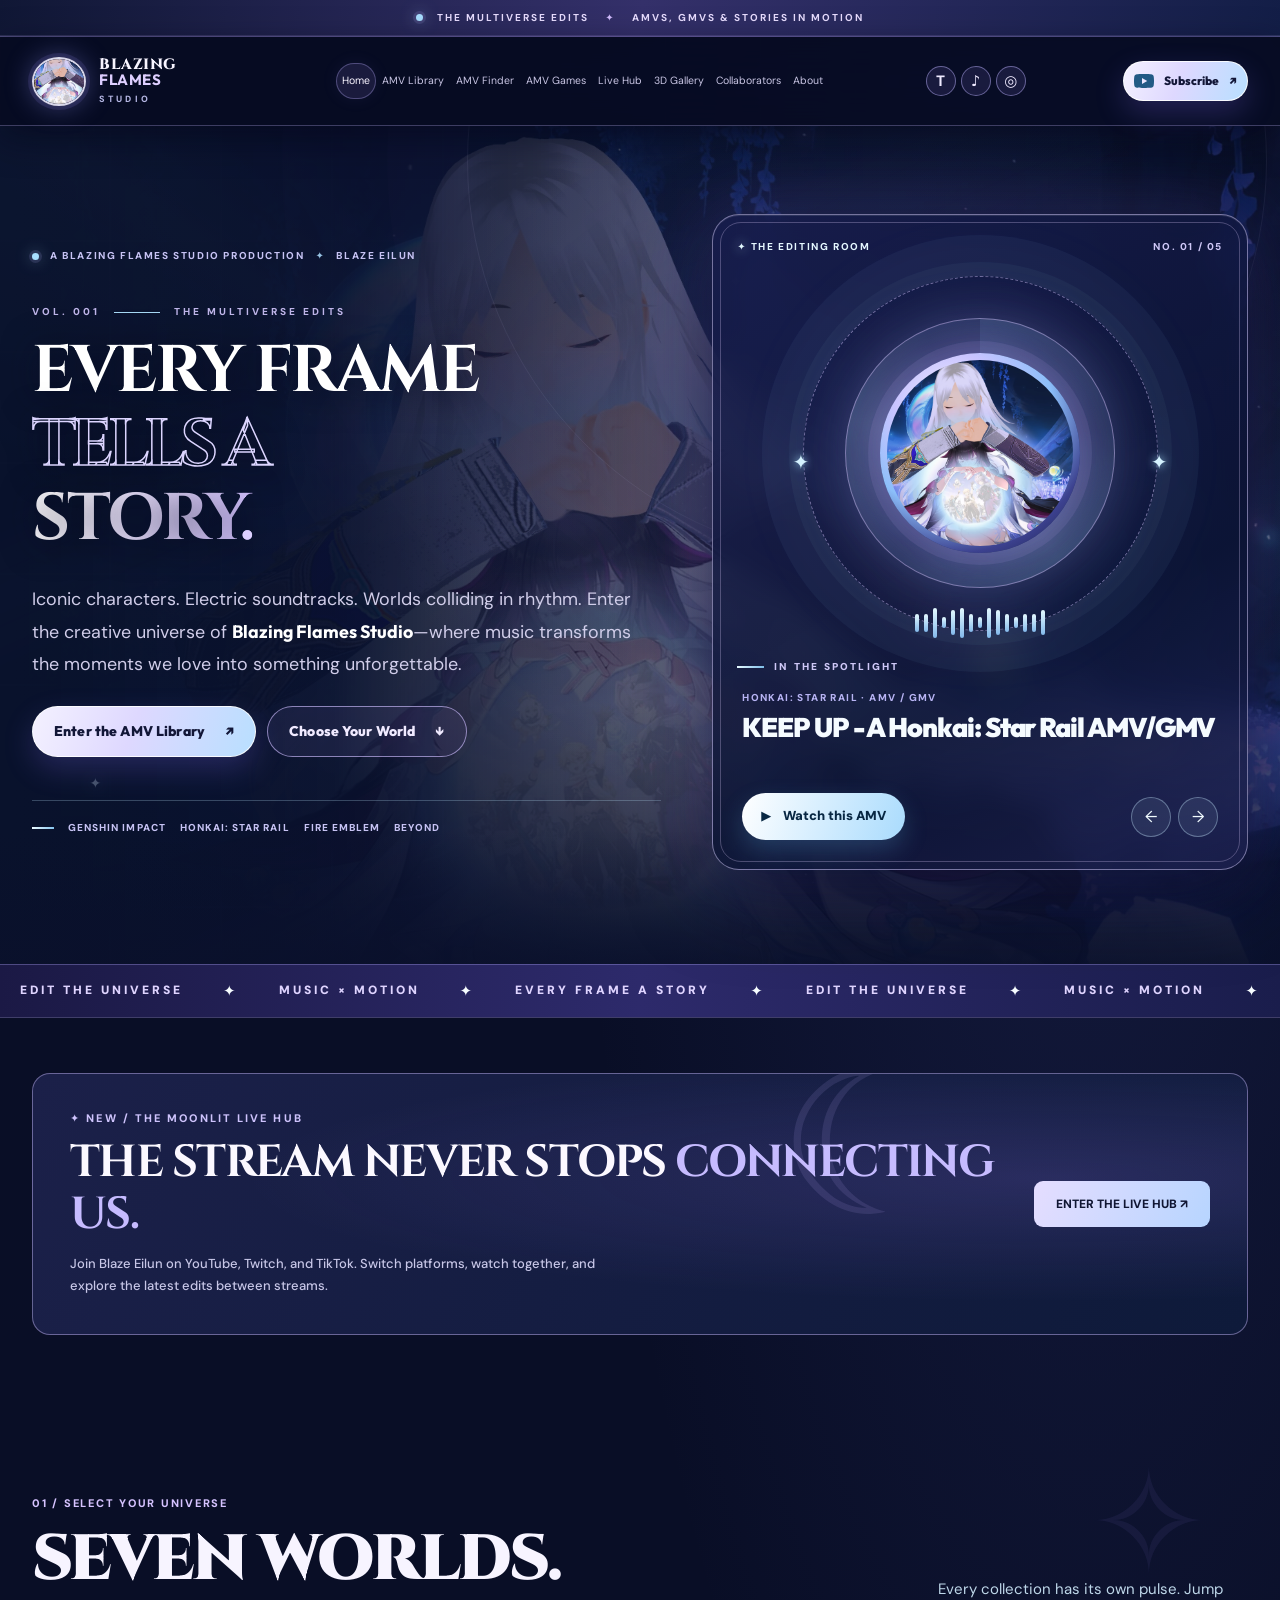
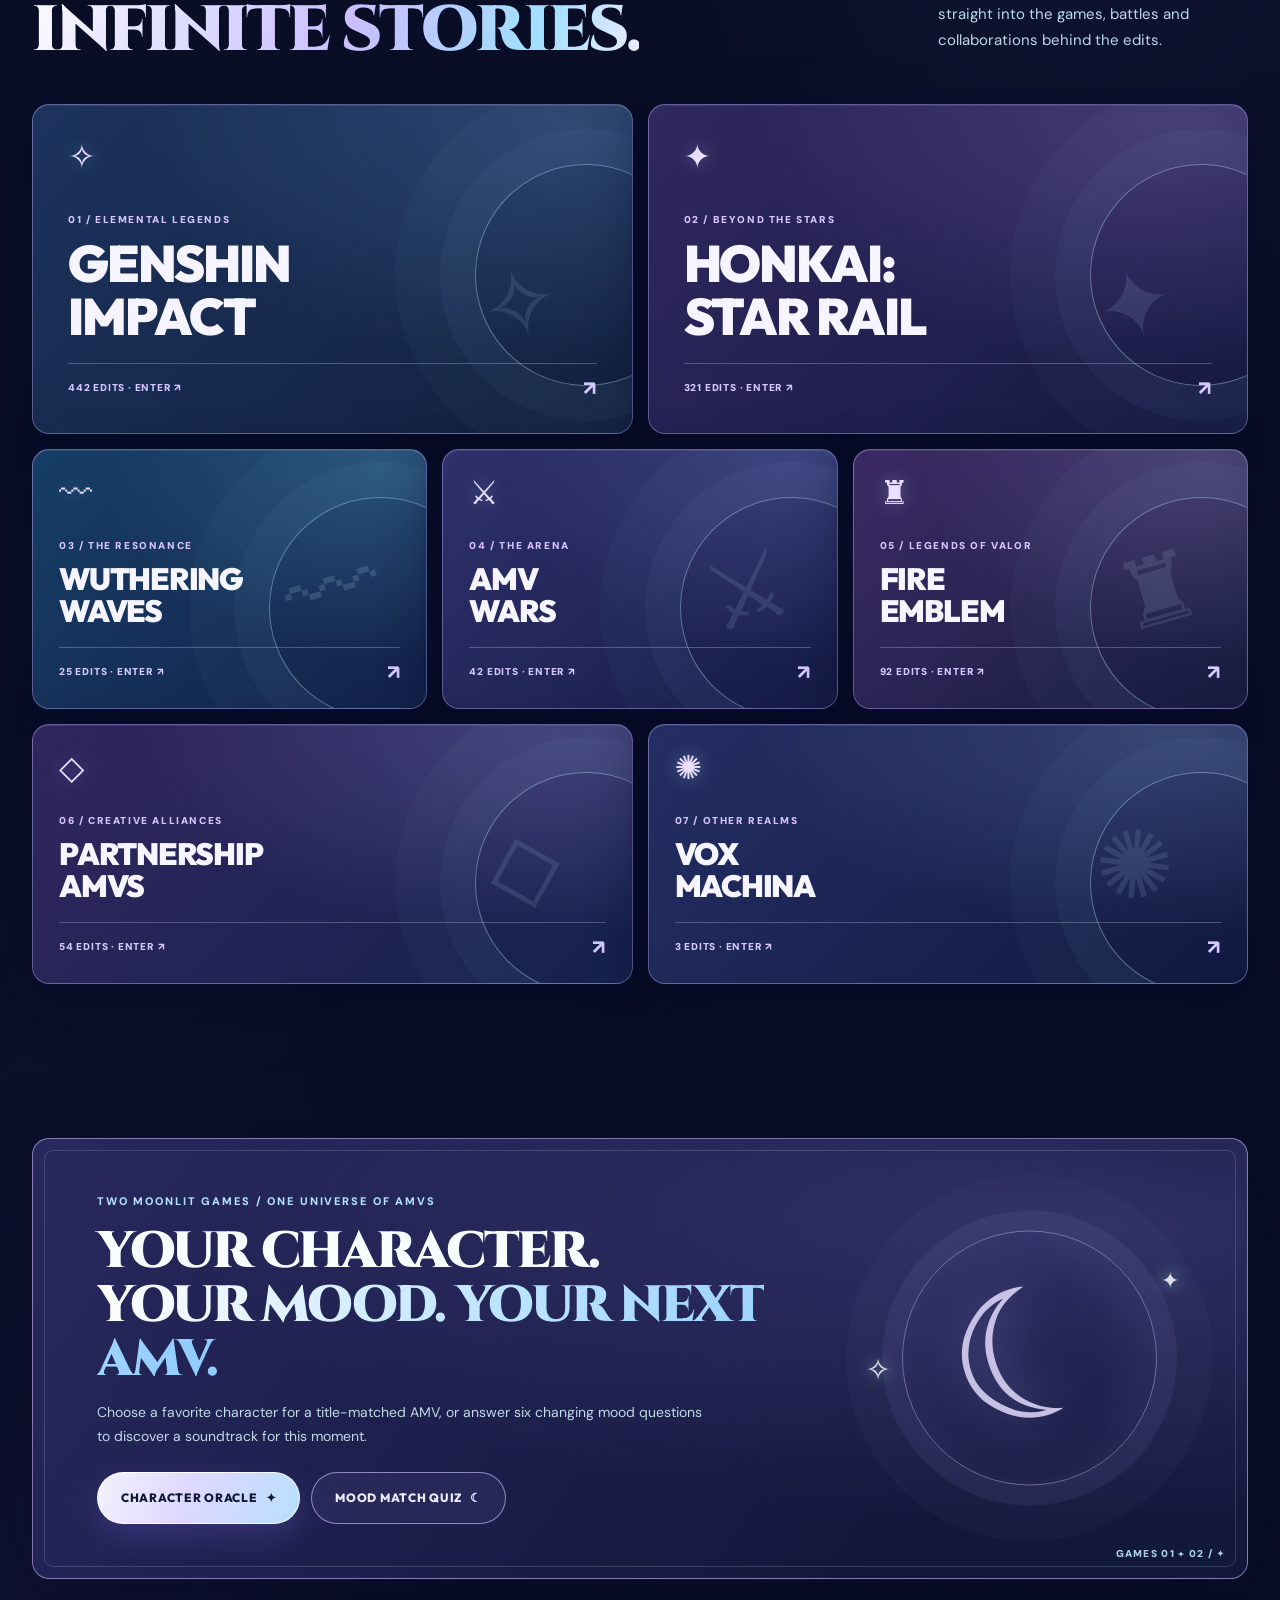
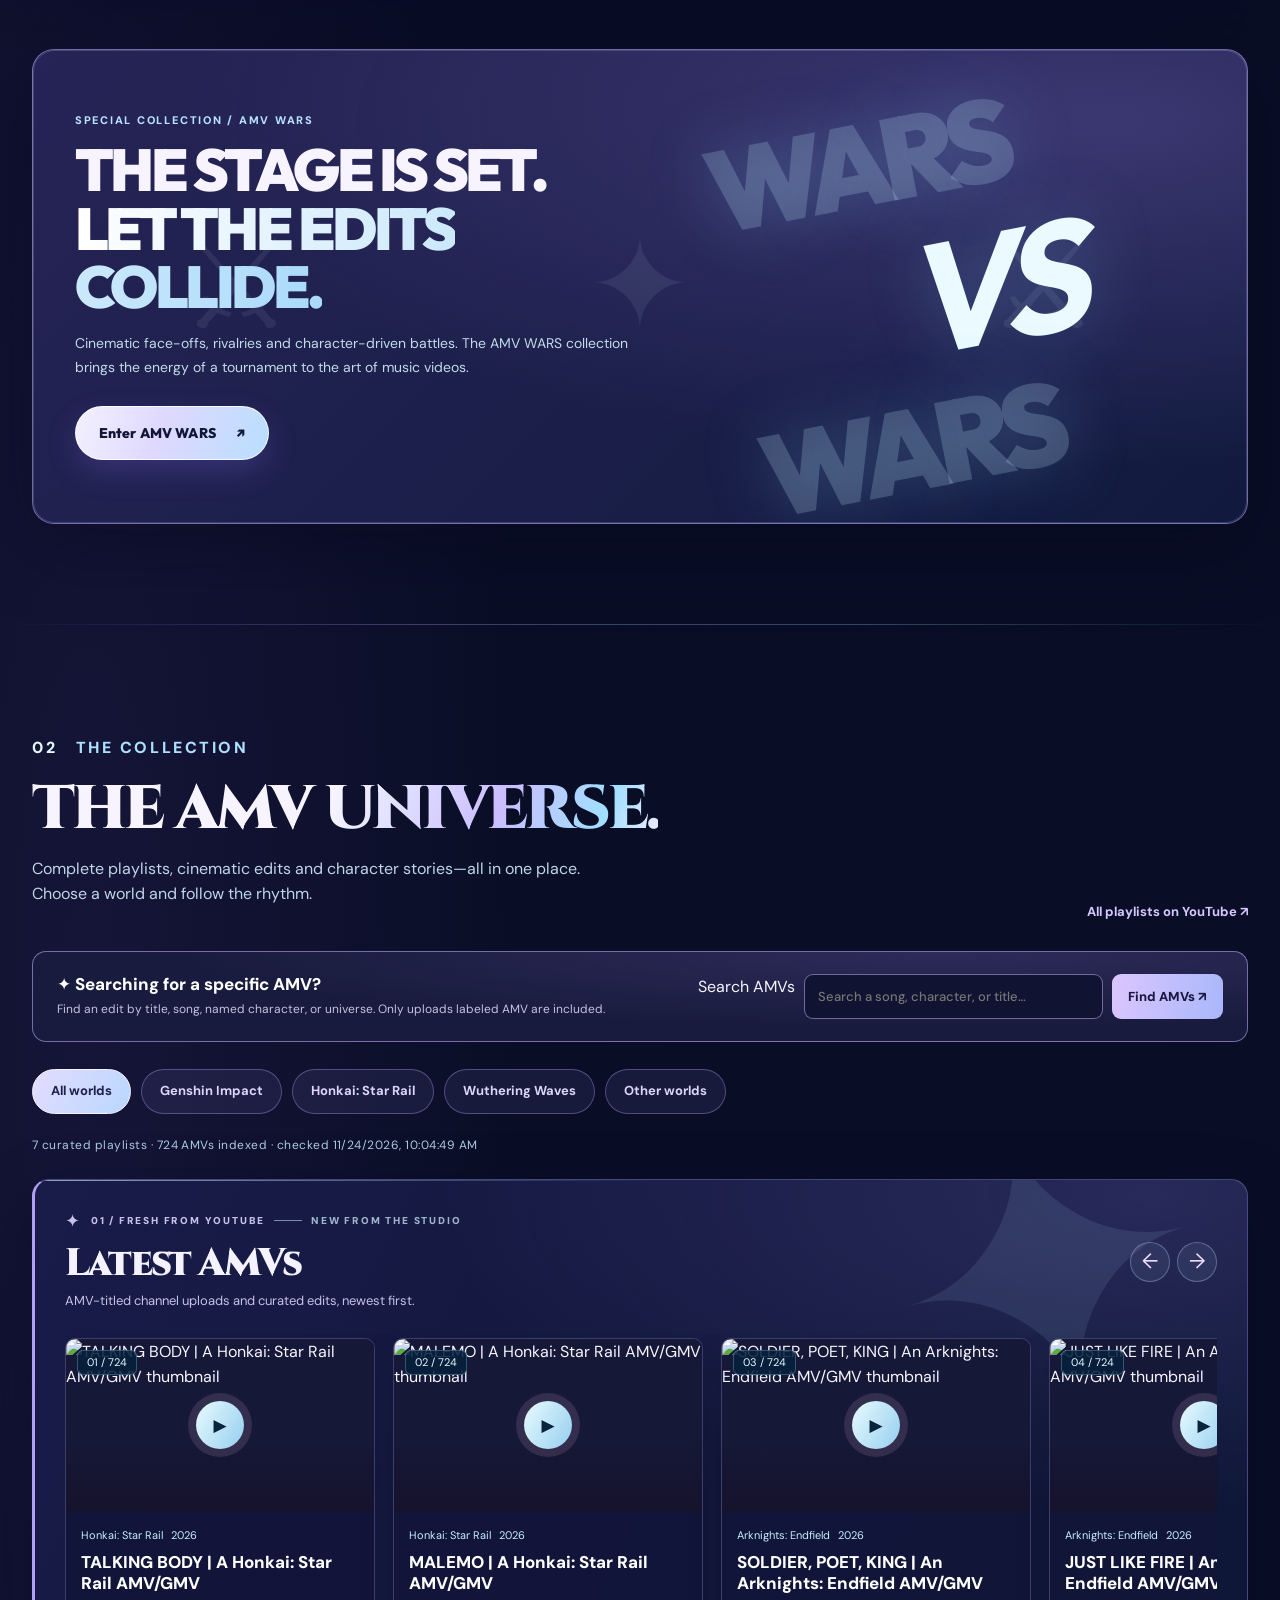
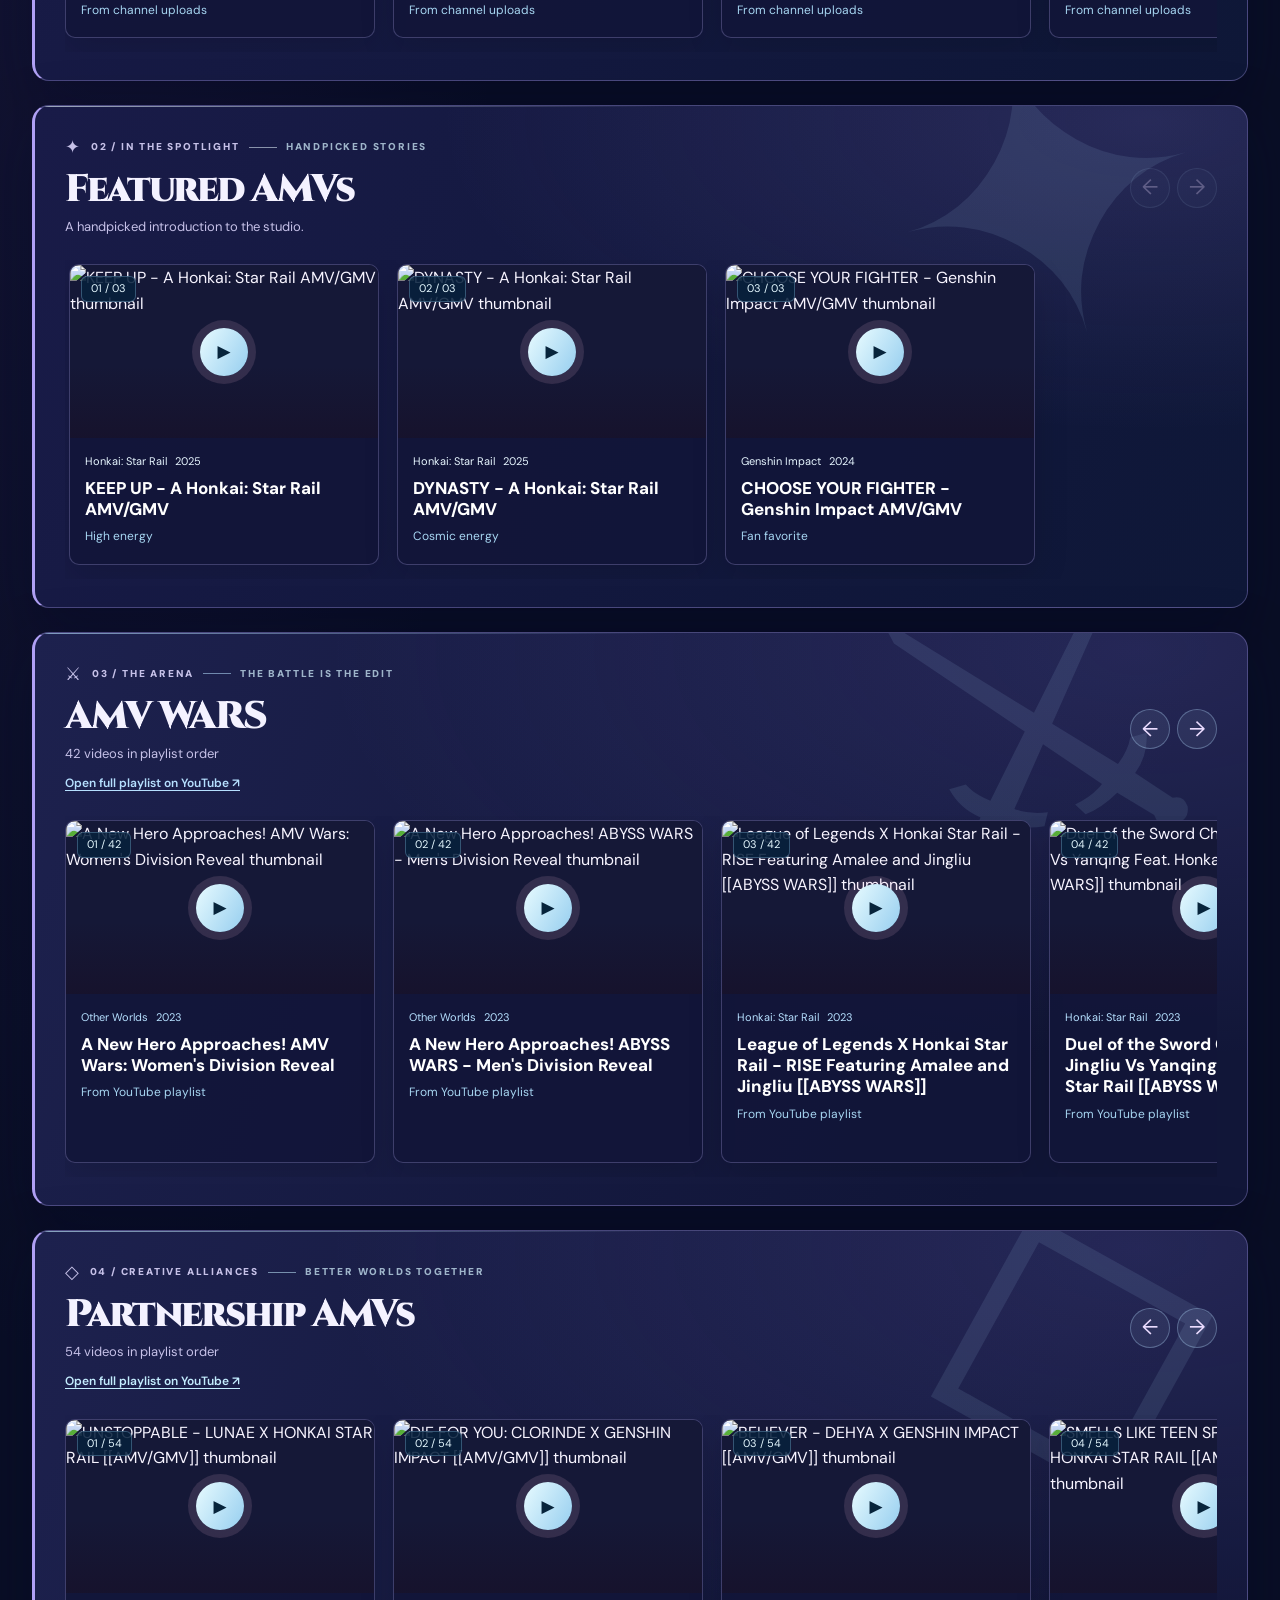
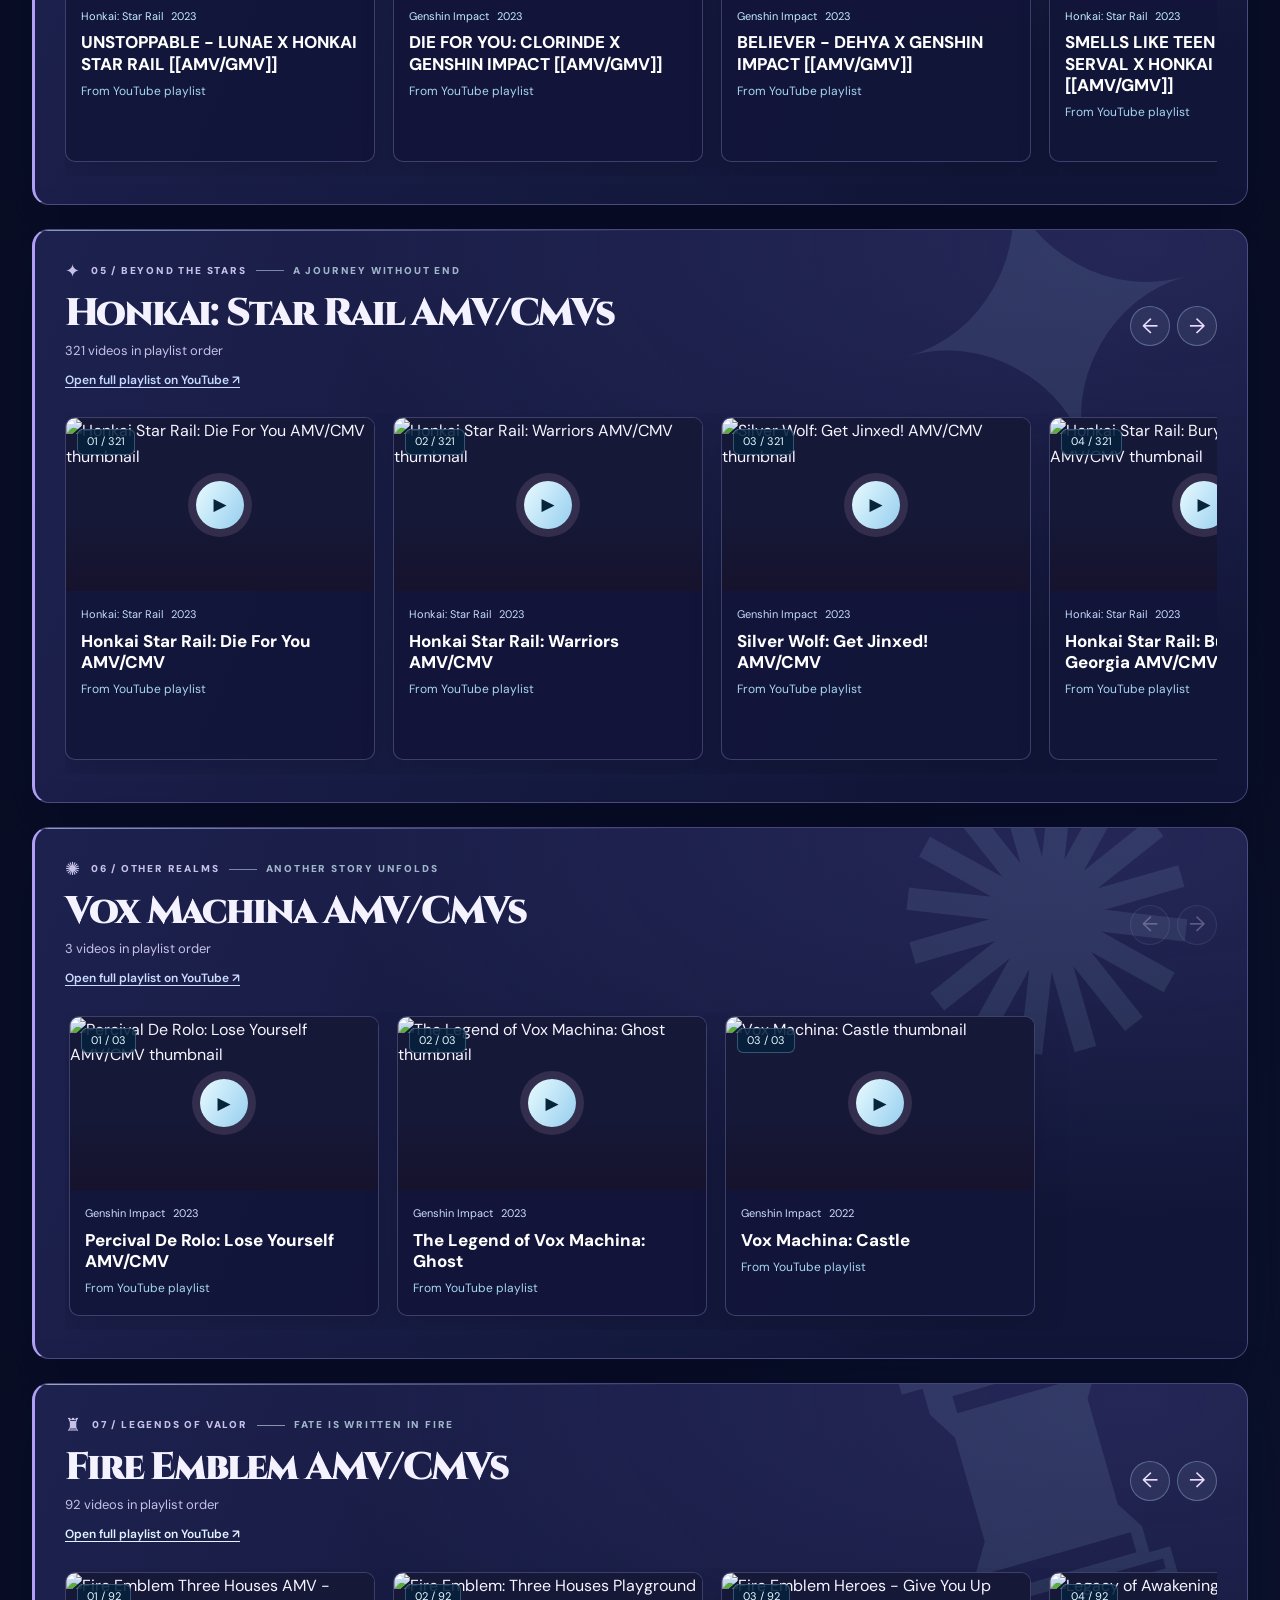
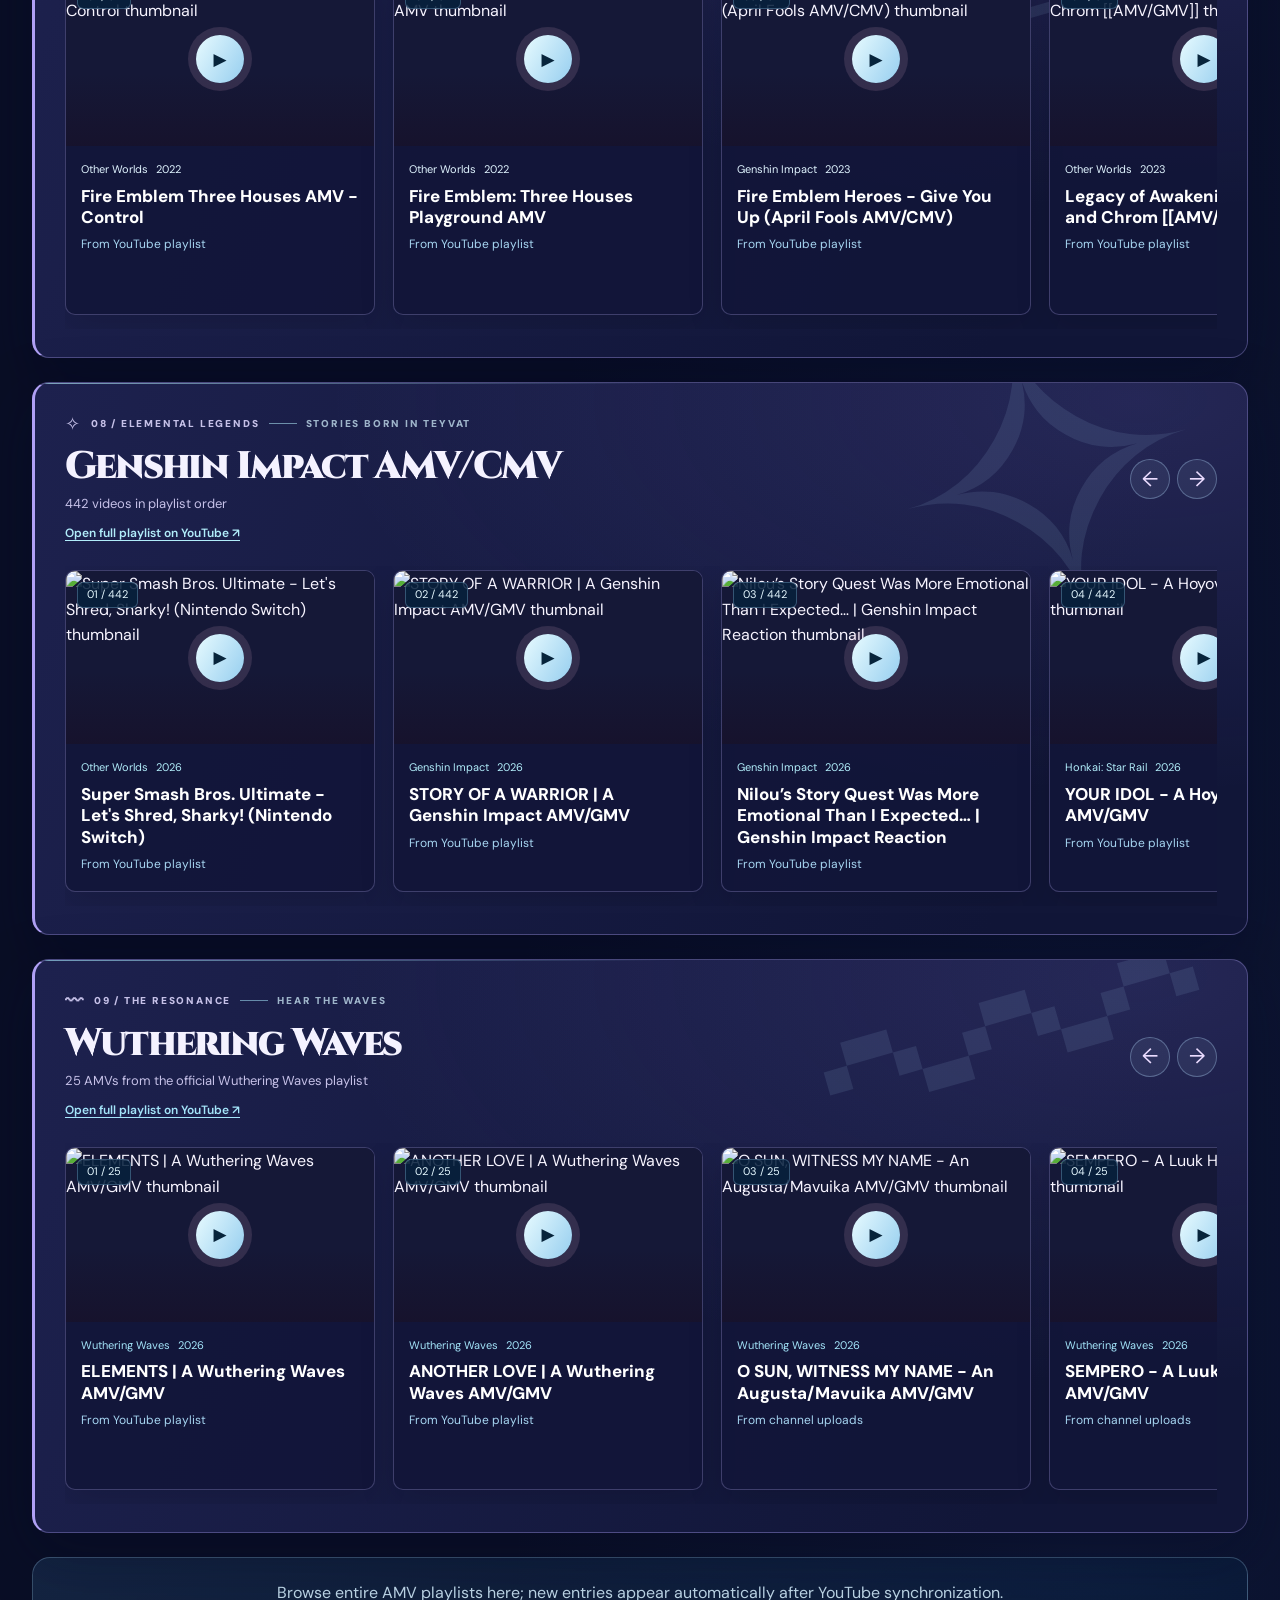
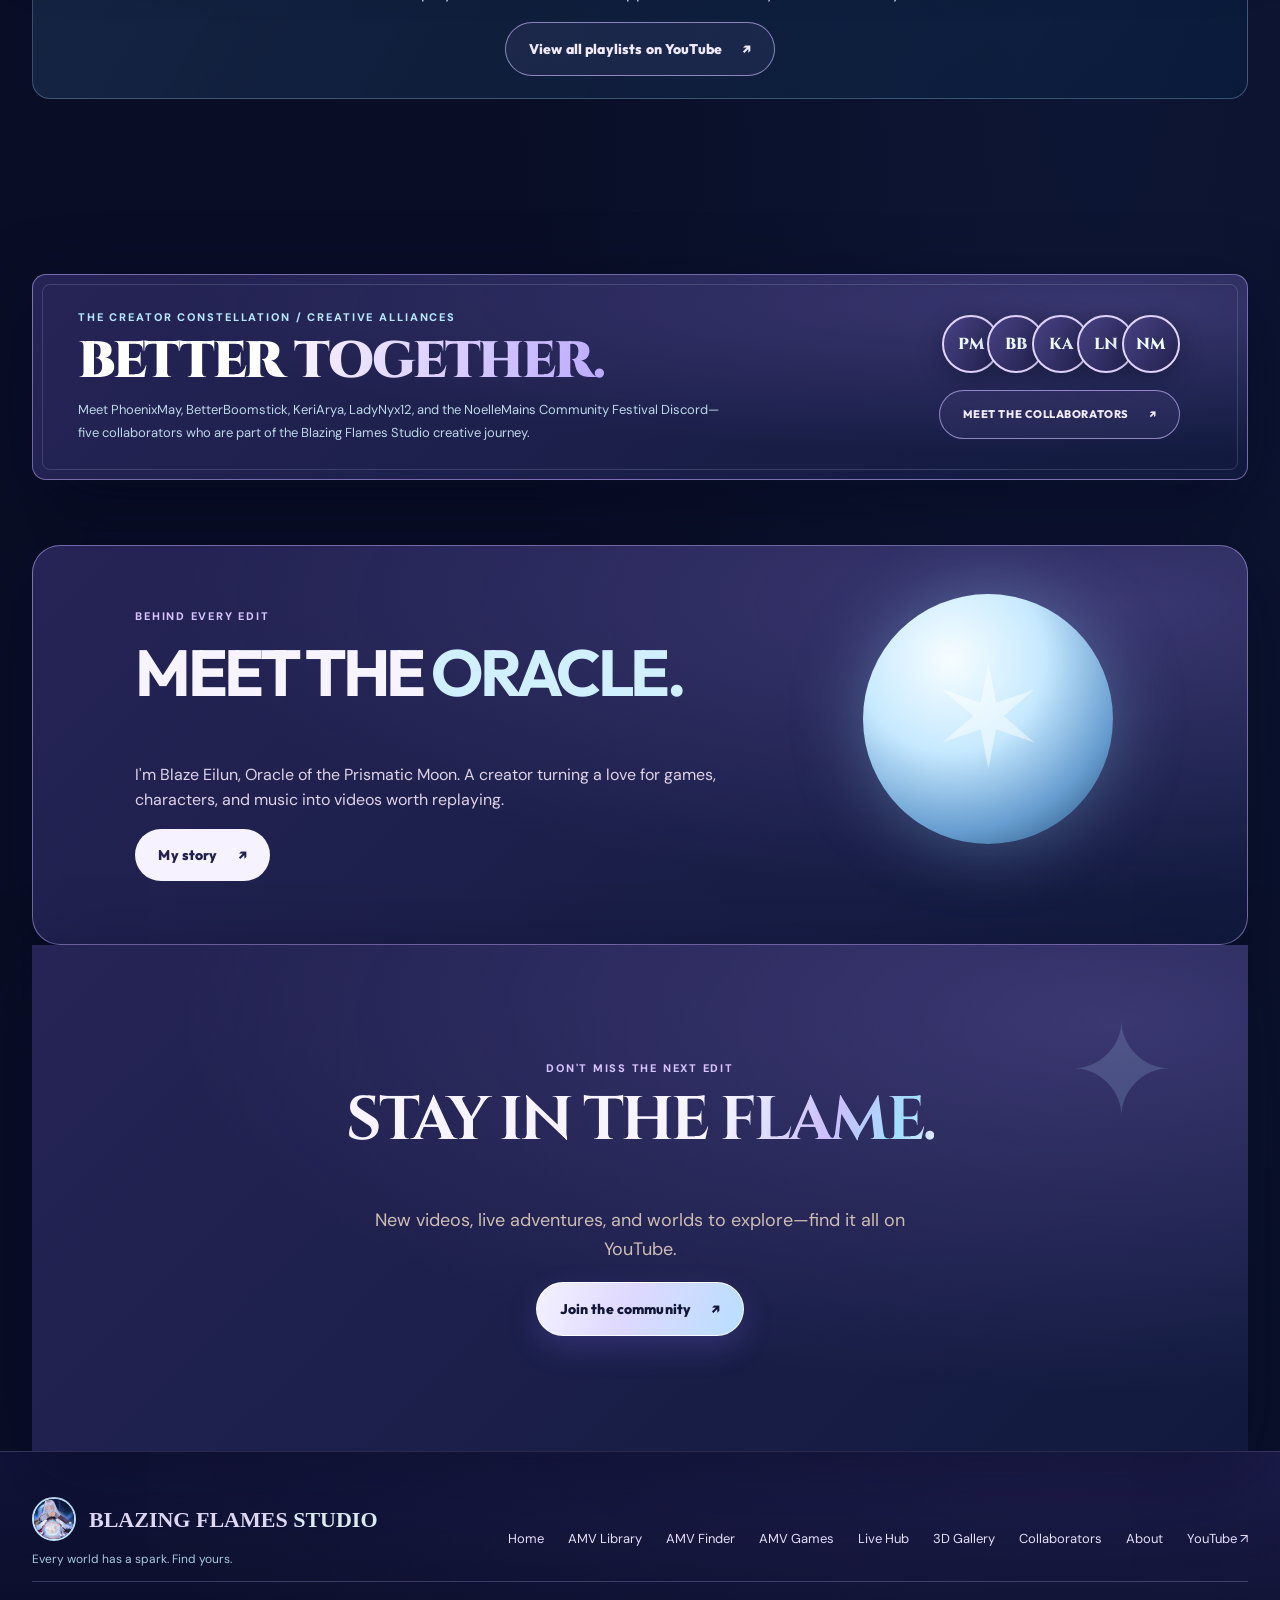
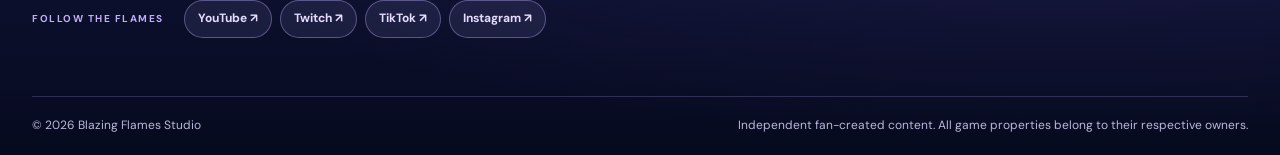
==== commit 08ef0c2d: "Fit Live Hub navigation across desktop widths and refresh PWA assets" ====
--- a/index.html
+++ b/index.html
@@ -27,7 +27,7 @@
   <link rel="stylesheet" href="lunar.css?v=5">
   <script src="videos.js" defer></script>
   <script src="script.js?v=7" defer></script>
-  <link rel="stylesheet" href="moonveil.css?v=4"><link rel="stylesheet" href="social-links.css?v=1"><link rel="stylesheet" href="finder.css?v=1"><link rel="stylesheet" href="live.css?v=1">
+  <link rel="stylesheet" href="moonveil.css?v=5"><link rel="stylesheet" href="social-links.css?v=1"><link rel="stylesheet" href="finder.css?v=1"><link rel="stylesheet" href="live.css?v=1">
 </head>
 <body data-page="home">
   <a class="skip-link" href="#main">Skip to content</a>
@@ -161,6 +161,6 @@
 
   <footer class="site-footer"><div class="container footer-main"><div><div class="footer-brand"><img src="assets/channel-moonlit.webp?v=2048" width="44" height="44" loading="lazy" alt="" onerror="this.onerror=null;this.src='favicon.svg';"><a class="footer-logo" href="index.html">BLAZING FLAMES <span>STUDIO</span></a></div><p>Every world has a spark. Find yours.</p></div><div class="footer-links"><a href="index.html">Home</a><a href="#amvs">AMV Library</a><a href="finder.html">AMV Finder</a><a href="amv-game.html">AMV Games</a><a href="live.html">Live Hub</a><a href="viewer.html">3D Gallery</a><a href="collaborations.html">Collaborators</a><a href="about.html">About</a><a href="https://www.youtube.com/@BlazingFlamesStudio" target="_blank" rel="noopener noreferrer">YouTube ↗</a></div></div><div class="container social-footer"><span>FOLLOW THE FLAMES</span><nav aria-label="Official social media links"><a href="https://www.youtube.com/@BlazingFlamesStudio" target="_blank" rel="noopener noreferrer">YouTube ↗</a><a href="https://www.twitch.tv/blazingflamesstudio" target="_blank" rel="noopener noreferrer">Twitch ↗</a><a href="https://www.tiktok.com/@blazingflamesstudio" target="_blank" rel="noopener noreferrer">TikTok ↗</a><a href="https://share.google/lZiYgDNlbbzO8L42z" target="_blank" rel="noopener noreferrer">Instagram ↗</a></nav></div><div class="container footer-bottom"><span>© <span class="current-year">2026</span> Blazing Flames Studio</span><span>Independent fan-created content. All game properties belong to their respective owners.</span></div></footer>
   <dialog id="video-modal" class="video-modal" aria-label="Video player"><div class="modal-heading"><div><span class="modal-eyebrow">NOW PLAYING</span><h3 id="modal-title">AMV</h3></div><button type="button" class="modal-close" aria-label="Close video player">✕</button></div><div class="video-frame" id="video-frame"></div><a class="modal-youtube" id="modal-youtube" href="https://www.youtube.com/@BlazingFlamesStudio" target="_blank" rel="noopener noreferrer">Watch on YouTube ↗</a></dialog>
-<script src="pwa.js?v=3" defer></script>
+<script src="pwa.js?v=4" defer></script>
 </body>
 </html>
--- a/moonveil.css
+++ b/moonveil.css
@@ -449,3 +449,18 @@
   .cinema-copy h1{font-size:clamp(32px,8.6vw,38px)}
   .oracle-hero h1{font-size:clamp(31px,8.3vw,40px)}
 }
+
+
+/* Live Hub navigation: eight links fit cleanly before the 1240px mobile-menu handoff.
+   The original 12px/12px link padding overflowed the 1160px max-width header. */
+.desktop-nav{gap:2px;min-width:0}
+.desktop-nav .nav-link{font-size:11px;padding:9px 7px;white-space:nowrap}
+.nav-shell{gap:9px}
+.nav-subscribe{flex-shrink:0}
+@media(min-width:1241px) and (max-width:1360px){
+  .desktop-nav{gap:0}
+  .desktop-nav .nav-link{font-size:10.5px;padding:9px 5px}
+  .brand-label{font-size:15px}
+  .brand-icon{width:49px;height:49px}
+  .nav-subscribe{padding:9px 10px}
+}
--- a/live.css
+++ b/live.css
@@ -100,3 +100,8 @@
 @media(max-width:680px){.live-hero{padding:46px 0}.live-hero h1{font-size:clamp(41px,10vw,62px)}.live-section{padding-bottom:49px}.live-platform-grid{grid-template-columns:1fr}.live-stage-top{padding:14px}.live-watch{padding:12px}.live-chat-body{padding:12px}.live-platform-card{padding:18px}.live-screen-placeholder img{width:58px;height:58px}.live-screen-placeholder h3{font-size:19px}.live-screen-placeholder p{font-size:11px}.live-screen-placeholder{padding:14px;gap:9px}.live-home-teaser{grid-template-columns:1fr;margin-block:34px;padding:24px}.live-home-teaser a{width:100%;text-align:center}.live-events{grid-template-columns:1fr 1fr}}
 @media(max-width:420px){.live-tabs{gap:5px}.live-tab{padding:11px 5px;font-size:11px}.live-screen{aspect-ratio:4/3}.live-events{grid-template-columns:1fr}.live-hero h1{font-size:clamp(38px,10vw,51px)}}
 @media(prefers-reduced-motion:reduce){.live-platform-card{transition:none}.live-platform-card:hover{transform:none}}
+
+/* Twitch player minimum embed height; narrow screens use the full-site fallback. */
+.live-screen{min-height:300px}
+.live-youtube-recent-link{color:#c9deff!important;font-size:12px;font-weight:800;text-decoration:none!important}
+.live-youtube-recent-link:hover{text-decoration:underline!important}
